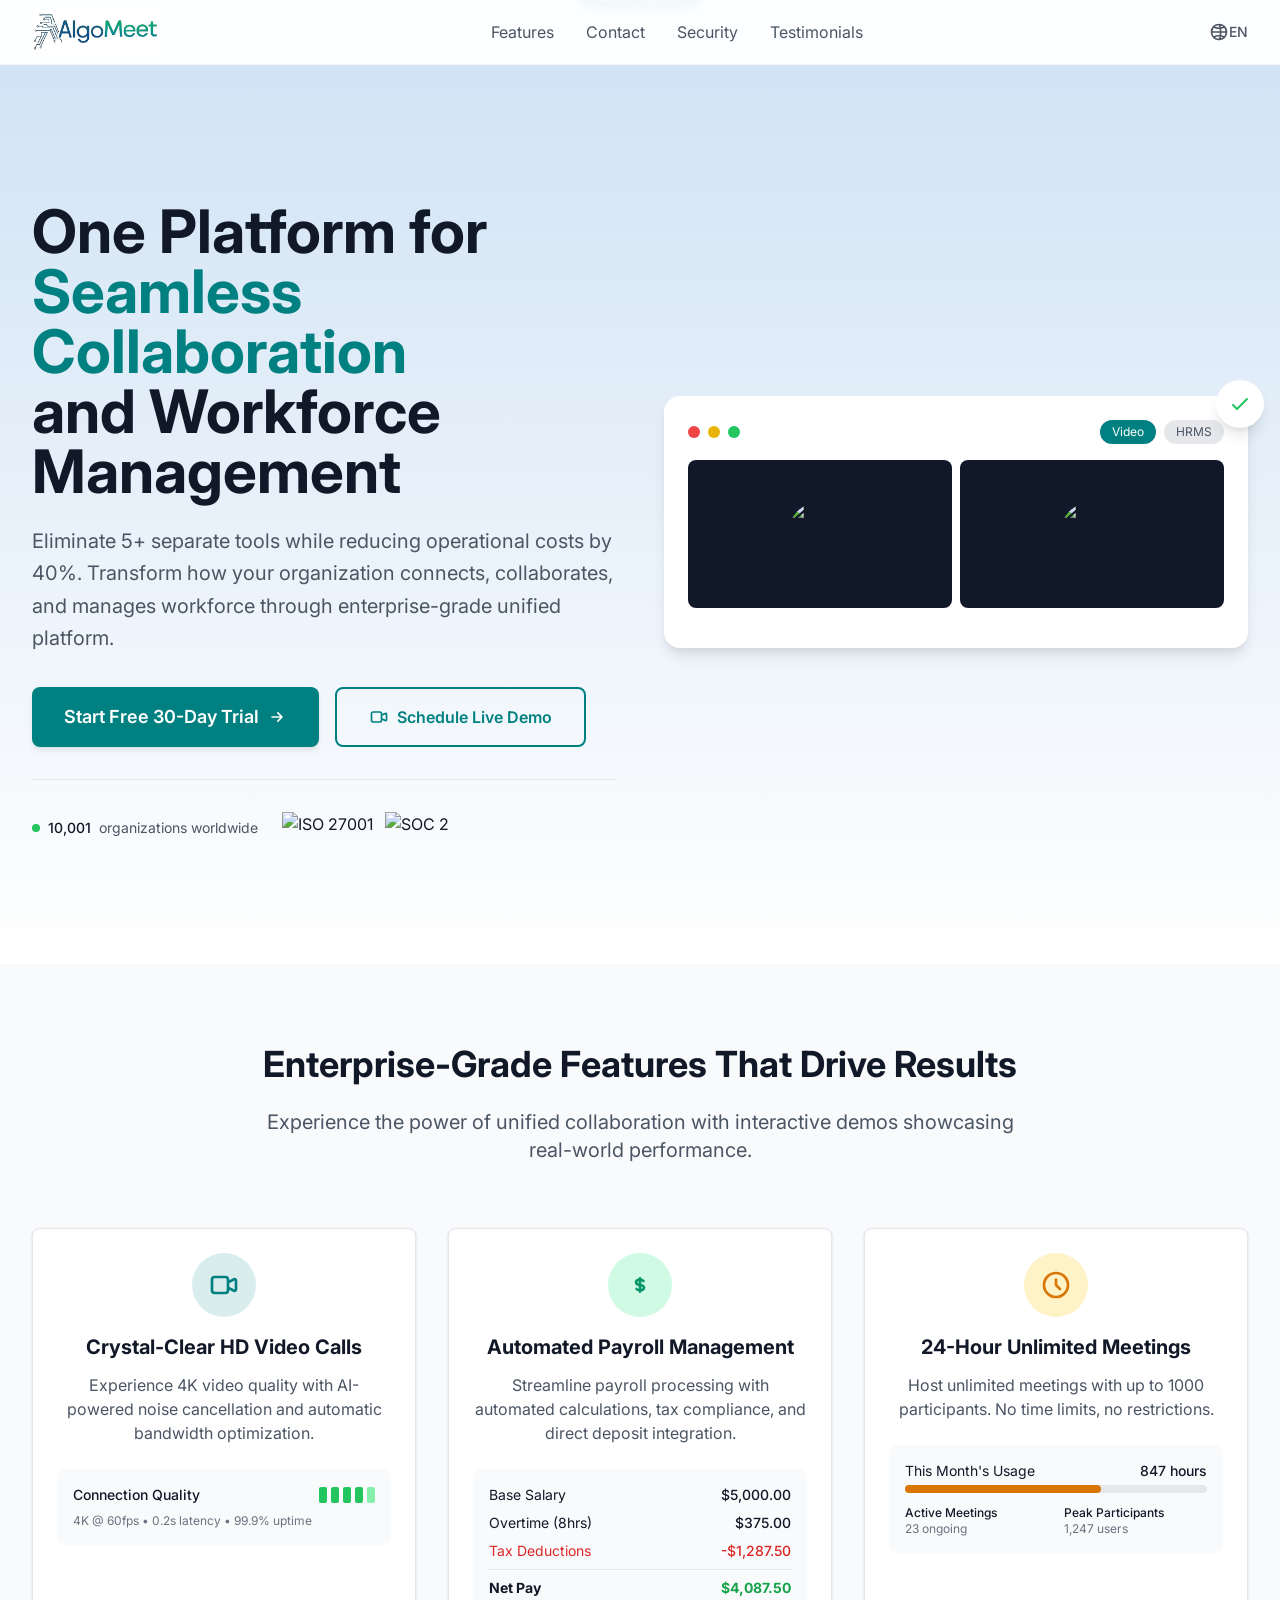
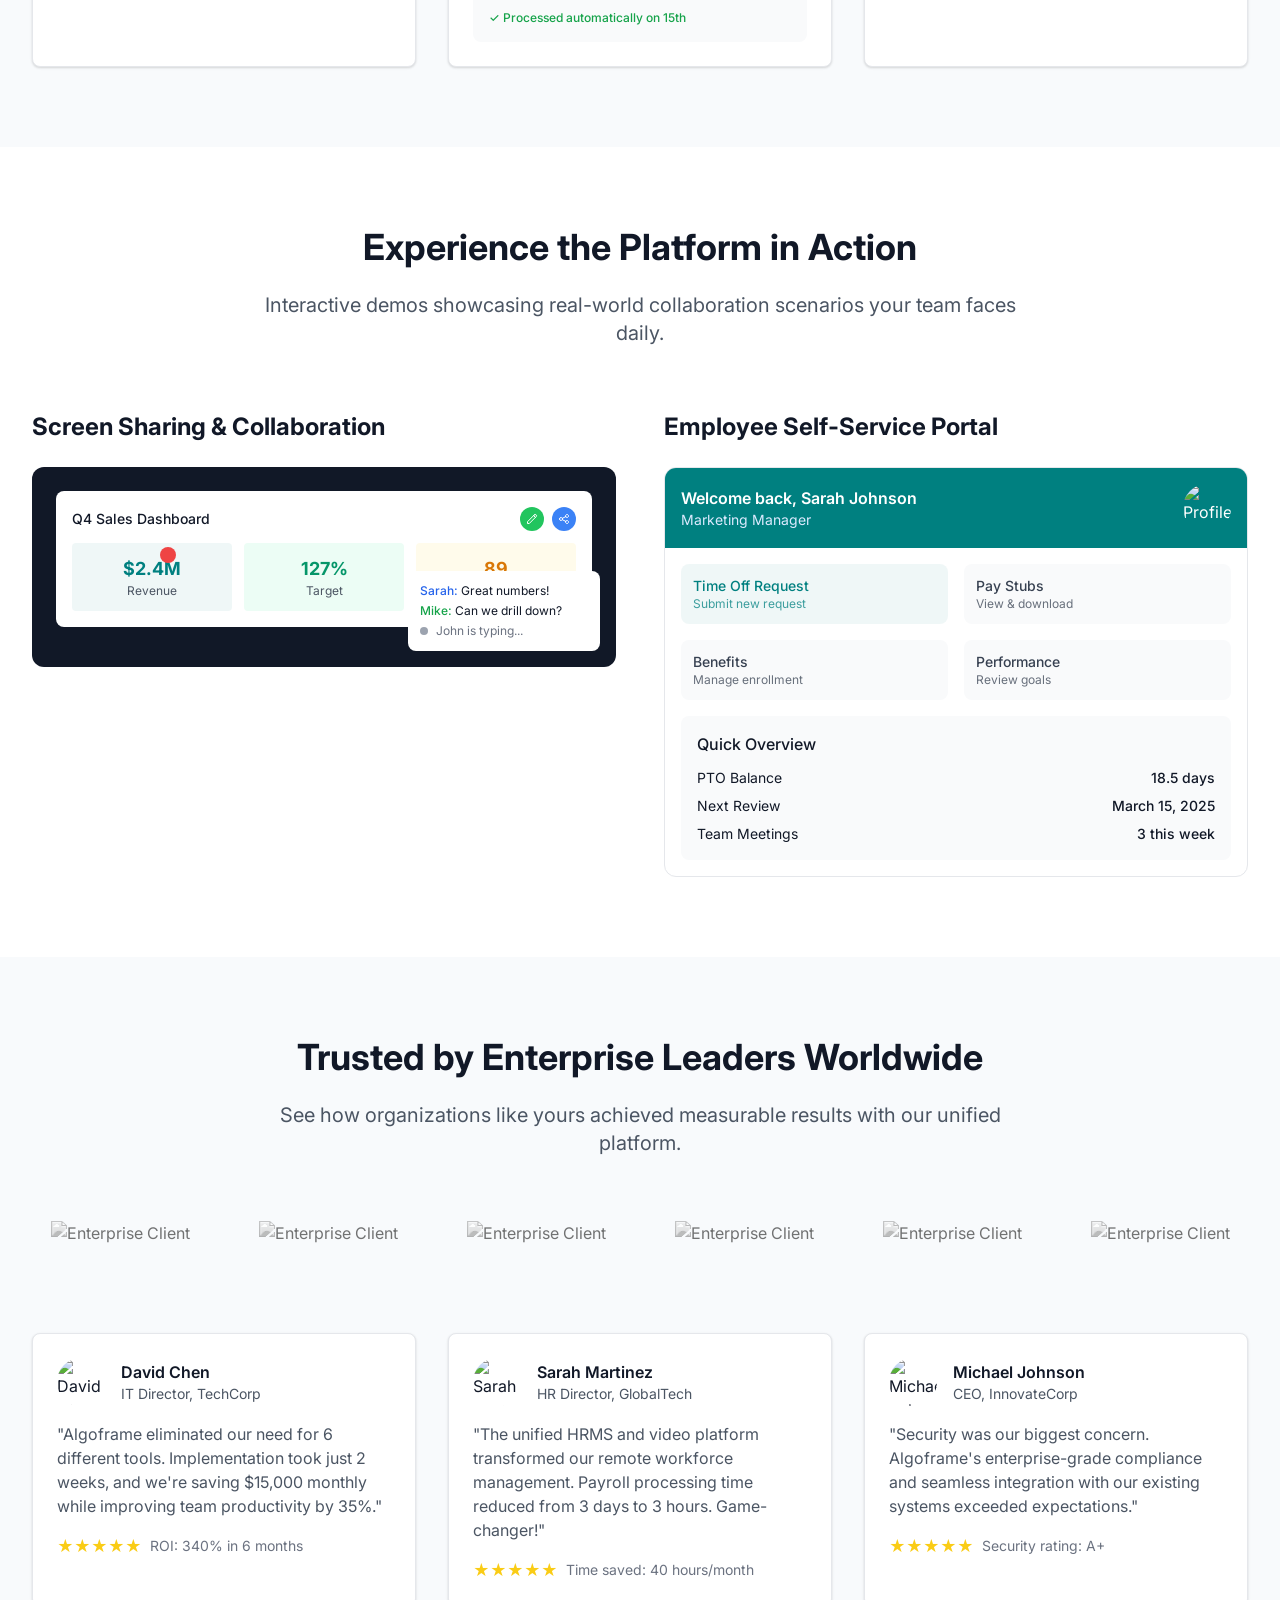
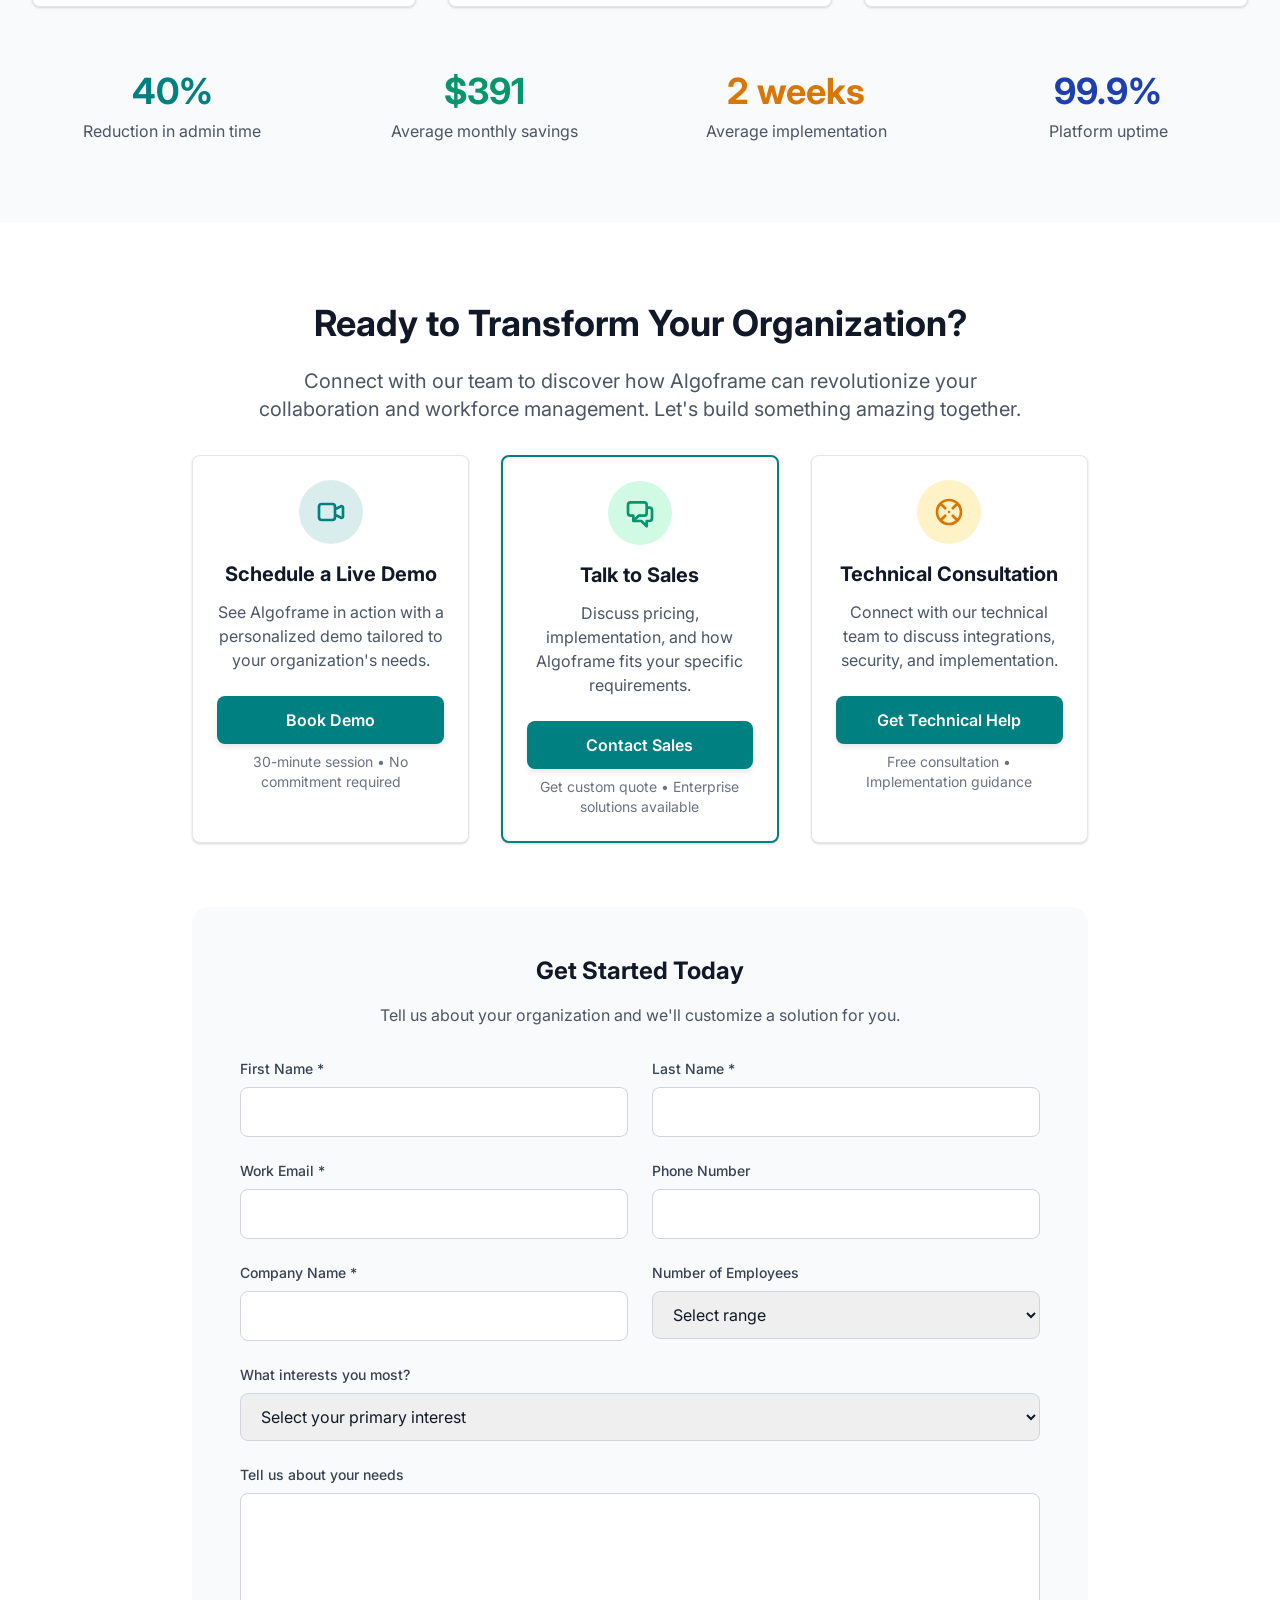
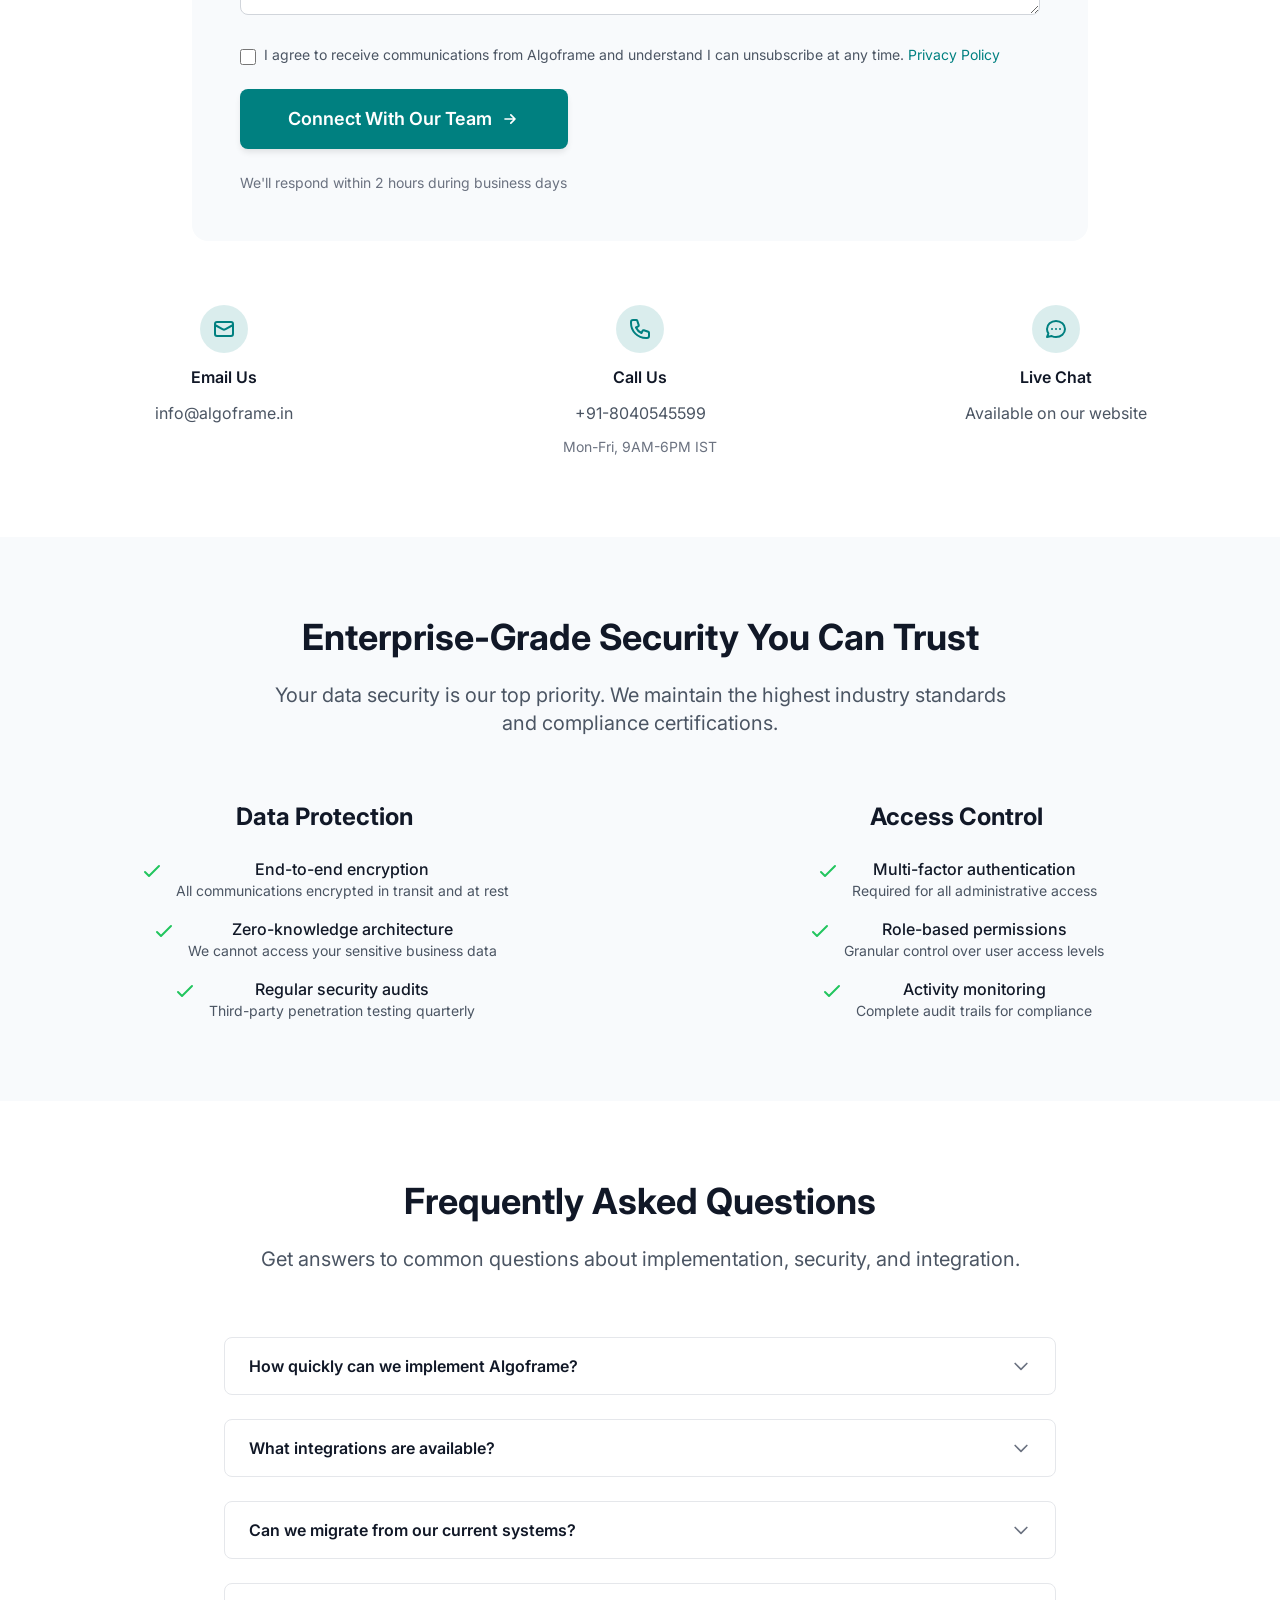
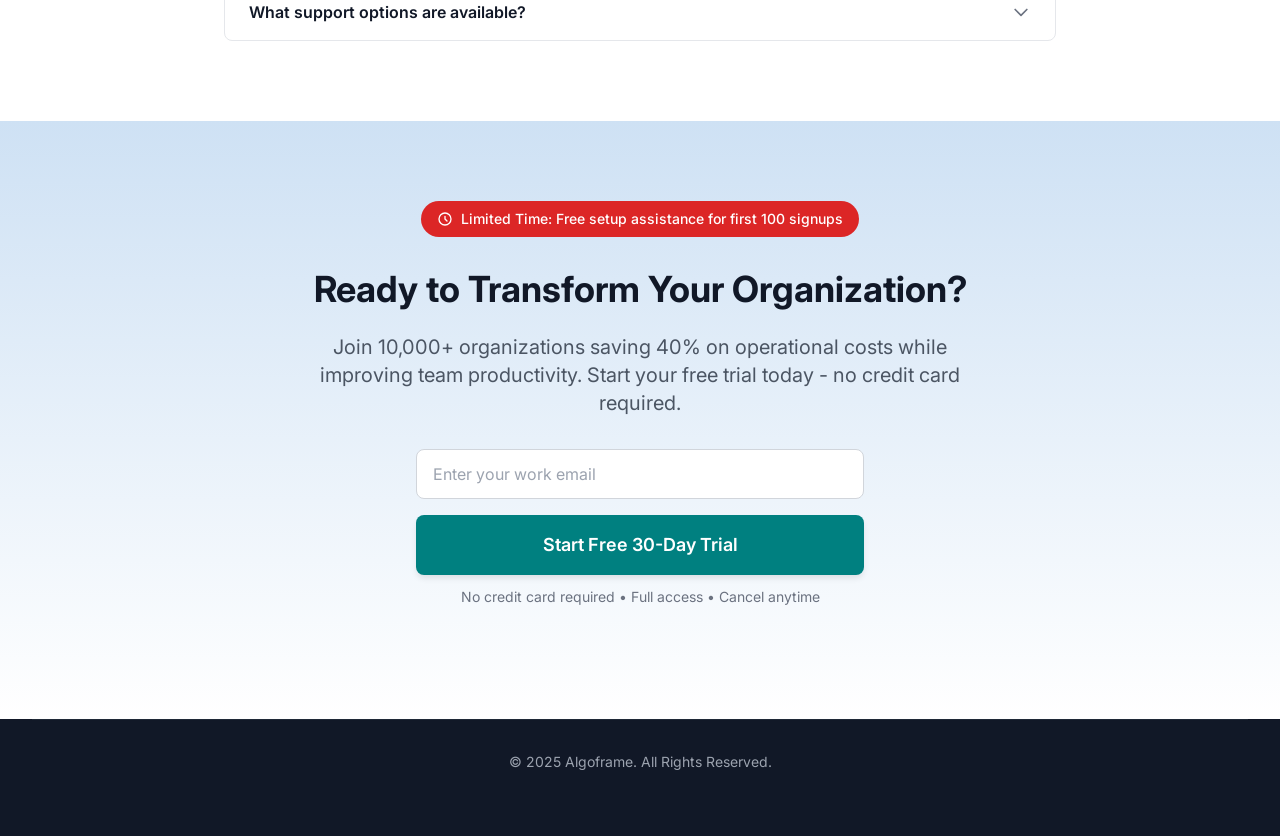
==== index.html @ 7efa28b0 "Rename landing_page.html to index.html" ====
<!DOCTYPE html>
<html lang="en">
<head>
    <meta charset="UTF-8" />
    <meta name="viewport" content="width=device-width, initial-scale=1.0" />
    <title>Algomeet - One Platform for Seamless Collaboration and Workforce Management</title>
    <meta name="description" content="Transform your organization with unified video conferencing and HRMS platform. Eliminate 5+ tools, reduce costs by 40%. Start free trial today." />
    <link rel="stylesheet" href="../css/main.css" />
    <link rel="preconnect" href="https://fonts.googleapis.com" />
    <link rel="icon" type="image/png" href="https://algoframe.in/wp-content/uploads/fbrfg/favicon-96x96.png" sizes="96x96" />
    <link rel="preconnect" href="https://fonts.gstatic.com" crossorigin />
<!-- <script type="module" src="https://static.rocket.new/rocket-web.js?_cfg=https%3A%2F%2FAlgoframe7610back.builtwithrocket.new&_be=https%3A%2F%2Fapplication.rocket.new&_v=0.1.8"></script> -->
</head>
<body class="font-inter bg-white">
<!-- Navigation Header -->
<nav class="fixed top-0 left-0 right-0 z-50 bg-white/95 backdrop-blur-sm border-b border-gray-100">
    <div class="max-w-7xl mx-auto px-4 sm:px-6 lg:px-8">
        <div class="flex justify-between items-center h-16">
            <!-- Logo -->
            <div class="flex items-center">
                <svg class="h-8 w-8 text-primary hidden" viewBox="0 0 32 32" fill="none" xmlns="http://www.w3.org/2000/svg">
                    <rect width="32" height="32" rx="8" fill="currentColor"/>
                    <path d="M8 12h16v2H8v-2zm0 4h16v2H8v-2zm0 4h12v2H8v-2z" fill="white"/>
                </svg>
                <img class="w-30" src="/images/algoMeetLogo.jpeg" />
                <span class="ml-2 text-xl font-bold text-gray-900 hidden">Algoframe</span>
            </div>
            
            <!-- Desktop Navigation -->
            <div class="flex-1 flex justify-center space-x-8 hidden md:flex">
                <a href="#features" class="text-gray-600 hover:text-primary transition-colors" data-en="Features" data-zh="功能">Features</a>
                <a href="#contact" class="text-gray-600 hover:text-primary transition-colors" data-en="Contact" data-zh="联系我们">Contact</a>
                <a href="#security" class="text-gray-600 hover:text-primary transition-colors" data-en="Security" data-zh="安全">Security</a>
                <a href="#testimonials" class="text-gray-600 hover:text-primary transition-colors" data-en="Testimonials" data-zh="客户评价">Testimonials</a>
                <button class="text-gray-600 hover:text-primary transition-colors hidden" data-en="Sign In" data-zh="登录">Sign In</button>
                <button class="btn-primary hidden" data-en="Start Free Trial" data-zh="免费试用">Start Free Trial</button>
              </div>
            
            <!-- Mobile Menu Button -->
            <div class="flex items-center space-x-4">
                <button class="md:hidden p-2" id="mobile-menu-btn">
                    <svg class="h-6 w-6" fill="none" stroke="currentColor" viewBox="0 0 24 24">
                        <path stroke-linecap="round" stroke-linejoin="round" stroke-width="2" d="M4 6h16M4 12h16M4 18h16"/>
                    </svg>
                </button>
                <button id="lang-toggle" class="text-gray-600 hover:text-primary transition-colors flex gap-1">
                    <svg xmlns="http://www.w3.org/2000/svg" class="h-5 w-5" fill="none" viewBox="0 0 24 24" stroke="currentColor">
                      <path stroke-linecap="round" stroke-linejoin="round" stroke-width="2" 
                        d="M12 3C7.029 3 3 7.029 3 12s4.029 9 9 9 9-4.029 9-9-4.029-9-9-9z
                           M12 3c2.5 2.5 2.5 16.5 0 18 
                           M3 12h18 
                           M6 6c3 2 9 2 12 0 
                           M6 18c3-2 9-2 12 0"/>
                    </svg>
                    <span id="current-lang" class="text-sm font-medium">EN</span>
                </button>
            </div>
        </div>
    </div>
</nav>

    <!-- Hero Section -->
    <section class="relative min-h-screen bg-gradient-corporate pt-16 overflow-hidden">
        <!-- Background Pattern -->
        <div class="absolute inset-0 opacity-10 hidden">
            <svg class="w-full h-full" viewBox="0 0 100 100" xmlns="http://www.w3.org/2000/svg">
                <defs>
                    <pattern id="grid" width="10" height="10" patternUnits="userSpaceOnUse">
                        <path d="M 10 0 L 0 0 0 10" fill="none" stroke="currentColor" stroke-width="0.5"/>
                    </pattern>
                </defs>
                <rect width="100" height="100" fill="url(#grid)"/>
            </svg>
        </div>
    
        <div class="relative max-w-7xl mx-auto px-4 sm:px-6 lg:px-8 pt-20 pb-16 flex justify-center items-center min-h-screen">
            <div class="grid lg:grid-cols-2 gap-12 items-center">
                <!-- Left Column - Content -->
                <div class="space-y-8">
                    <div class="space-y-6">
                        <h1 id="hero-title" class="text-4xl md:text-5xl lg:text-6xl font-bold text-gray-900 leading-tight">
                            <span id="hero-title-part1" class="block" data-en="One Platform for" data-zh="一站式平台 实现">
                                One Platform for
                            </span>
                            <span class="text-gradient" class="block" id="hero-title-highlight" data-en="Seamless Collaboration" data-zh="无缝协作">
                                Seamless Collaboration
                            </span>
                            <span id="hero-title-part2" class="block" data-en="and Workforce Management" data-zh="与人力管理">
                                and Workforce Management
                            </span>
                        </h1>
    
                        <p id="hero-desc" class="text-xl text-gray-600 leading-relaxed" 
                           data-en="Eliminate 5+ separate tools while reducing operational costs by 40%. Transform how your organization connects, collaborates, and manages workforce through enterprise-grade unified platform." 
                           data-zh="整合超过5种独立工具，同时降低40%的运营成本。通过企业级统一平台，彻底改变组织的连接、协作和人力管理方式。">
                            Eliminate 5+ separate tools while reducing operational costs by 40%. Transform how your organization connects, collaborates, and manages workforce through enterprise-grade unified platform.
                        </p>
                    </div>
    
                    <!-- CTAs -->
                    <div class="flex flex-col sm:flex-row gap-4">
                        <button id="cta-trial" class="btn-primary text-lg px-8 py-4 flex items-center justify-center group" 
                                data-en="Start Free 30-Day Trial" 
                                data-zh="开始免费30天试用">
                            Start Free 30-Day Trial
                            <svg class="ml-2 h-5 w-5 group-hover:translate-x-1 transition-transform" fill="none" stroke="currentColor" viewBox="0 0 24 24">
                              <path stroke-linecap="round" stroke-linejoin="round" stroke-width="2" d="M13 7l5 5m0 0l-5 5m5-5H6"/>
                            </svg>
                        </button>
    
                        <button id="cta-demo" class="border-2 border-primary text-primary font-semibold px-8 py-4 rounded-lg hover:bg-primary hover:text-white transition-all duration-200 flex items-center justify-center" 
                                data-en="Schedule Live Demo" 
                                data-zh="安排实时演示">
                            <svg class="mr-2 h-5 w-5" fill="none" stroke="currentColor" viewBox="0 0 24 24">
                              <path stroke-linecap="round" stroke-linejoin="round" stroke-width="2" d="M15 10l4.553-2.276A1 1 0 0121 8.618v6.764a1 1 0 01-1.447.894L15 14M5 18h8a2 2 0 002-2V8a2 2 0 00-2-2H5a2 2 0 00-2 2v8a2 2 0 002 2z"/>
                            </svg>
                            Schedule Live Demo
                        </button>
                    </div>
    
                    <!-- Trust Indicators -->
                    <div class="pt-8 border-t border-gray-200">
                        <div class="flex flex-wrap items-center gap-6">
                            <div class="flex items-center space-x-2">
                                <div class="w-2 h-2 bg-green-500 rounded-full animate-pulse"></div>
                                <span class="text-sm font-medium text-gray-900" id="user-counter">10,247</span>
                                <span id="orgs" class="text-sm text-gray-600" data-en="organizations worldwide" data-zh="全球组织">organizations worldwide</span>
                            </div>
                            <div class="flex items-center space-x-3">
                                <img src="https://images.unsplash.com/photo-1560472354-b33ff0c44a43?q=80&w=126&h=40&auto=format&fit=crop" alt="ISO 27001" class="h-8" />
                                <img src="https://images.pexels.com/photos/6801648/pexels-photo-6801648.jpeg?auto=compress&cs=tinysrgb&w=126&h=40" alt="SOC 2" class="h-8" />
                            </div>
                        </div>
                    </div>
                </div>
    
                <!-- Right Column - Platform Preview -->
                <div class="relative">
                    <div class="bg-white rounded-2xl shadow-elevated p-6 transform hover:scale-105 transition-transform duration-300">
                        <div class="flex items-center justify-between mb-4">
                            <div class="flex space-x-2">
                                <div class="w-3 h-3 bg-red-500 rounded-full"></div>
                                <div class="w-3 h-3 bg-yellow-500 rounded-full"></div>
                                <div class="w-3 h-3 bg-green-500 rounded-full"></div>
                            </div>
                            <div class="flex space-x-2">
                                <button class="px-3 py-1 text-xs bg-primary text-white rounded-full" id="video-tab" data-en="Video" data-zh="视频">Video</button>
                                <button class="px-3 py-1 text-xs bg-gray-200 text-gray-600 rounded-full" id="hrms-tab" data-en="HRMS" data-zh="人力管理系统">HRMS</button>
                            </div>
                        </div>
    
                        <!-- Video Conference View -->
                        <div id="video-view" class="space-y-4">
                            <div class="grid grid-cols-2 gap-2">
                                <div class="bg-gray-900 rounded-lg aspect-video flex items-center justify-center">
                                    <img src="https://images.unsplash.com/photo-1507003211169-0a1dd7228f2d?q=80&w=150&h=100" alt="User 1" class="w-16 h-16 rounded-full" />
                                </div>
                                <div class="bg-gray-900 rounded-lg aspect-video flex items-center justify-center">
                                    <img src="https://images.pexels.com/photos/774909/pexels-photo-774909.jpeg?auto=compress&cs=tinysrgb&w=150&h=100" alt="User 2" class="w-16 h-16 rounded-full" />
                                </div>
                            </div>
                            <div class="flex justify-center space-x-4">
                                <!-- Buttons icons remain unchanged -->
                            </div>
                        </div>
    
                        <!-- HRMS View -->
                        <div id="hrms-view" class="hidden space-y-4">
                            <div class="grid grid-cols-3 gap-4 text-center">
                                <div class="bg-success-50 p-3 rounded-lg">
                                    <div class="text-2xl font-bold text-success-600">247</div>
                                    <div class="text-xs text-gray-600" id="activeEmployees" data-en="Active Employees" data-zh="在职员工">Active Employees</div>
                                </div>
                                <div class="bg-primary-50 p-3 rounded-lg">
                                    <div class="text-2xl font-bold text-primary-600">98%</div>
                                    <div class="text-xs text-gray-600" id="attendanceRate" data-en="Attendance Rate" data-zh="出勤率">Attendance Rate</div>
                                </div>
                                <div class="bg-warning-50 p-3 rounded-lg">
                                    <div class="text-2xl font-bold text-warning-600">12</div>
                                    <div class="text-xs text-gray-600" id="pendingReviews" data-en="Pending Reviews" data-zh="待审核事项">Pending Reviews</div>
                                </div>
                            </div>
                            <div class="space-y-2">
                                <div class="flex justify-between items-center p-2 bg-gray-50 rounded">
                                    <span class="text-sm" id="payroll" data-en="Payroll Processing" data-zh="薪资处理">Payroll Processing</span>
                                    <span class="text-xs text-green-600">Automated</span>
                                </div>
                                <div class="flex justify-between items-center p-2 bg-gray-50 rounded">
                                    <span class="text-sm" id="leaveRequests" data-en="Leave Requests" data-zh="请假申请">Leave Requests</span>
                                    <span class="text-xs text-blue-600">3 Pending</span>
                                </div>
                            </div>
                        </div>
                    </div>
    
                    <!-- Floating Elements -->
                    <div class="absolute -top-4 -right-4 bg-white rounded-full p-3 shadow-lg animate-pulse-slow">
                        <svg class="h-6 w-6 text-green-500" fill="none" stroke="currentColor" viewBox="0 0 24 24">
                            <path stroke-linecap="round" stroke-linejoin="round" stroke-width="2" d="M5 13l4 4L19 7"/>
                        </svg>
                    </div>
                </div>
            </div>
        </div>
    </section>
    

    <!-- Problem Agitation Section -->
    <section class="py-20 bg-white hidden">
        <div class="max-w-7xl mx-auto px-4 sm:px-6 lg:px-8">
            <div class="text-center mb-16">
                <h2 class="text-3xl md:text-4xl font-bold text-gray-900 mb-6">
                    Stop Juggling Multiple Tools That Don't Talk to Each Other
                </h2>
                <p class="text-xl text-gray-600 max-w-3xl mx-auto">
                    Enterprise teams waste 2.5 hours daily switching between disconnected platforms. 
                    See how much your organization could save with unified collaboration.
                </p>
            </div>
            
            <div class="grid lg:grid-cols-2 gap-12 items-center">
                <!-- Before: Chaotic Dashboard -->
                <div class="space-y-6">
                    <h3 class="text-2xl font-bold text-gray-900 flex items-center">
                        <span class="w-8 h-8 bg-red-100 text-red-600 rounded-full flex items-center justify-center text-sm font-bold mr-3">✗</span>
                        Current Reality: Tool Chaos
                    </h3>
                    <div class="bg-gray-50 p-6 rounded-xl">
                        <div class="grid grid-cols-2 gap-3">
                            <div class="bg-white p-3 rounded border-l-4 border-red-500">
                                <div class="text-sm font-medium">Zoom</div>
                                <div class="text-xs text-gray-500">$149/month</div>
                            </div>
                            <div class="bg-white p-3 rounded border-l-4 border-red-500">
                                <div class="text-sm font-medium">BambooHR</div>
                                <div class="text-xs text-gray-500">$299/month</div>
                            </div>
                            <div class="bg-white p-3 rounded border-l-4 border-red-500">
                                <div class="text-sm font-medium">Slack</div>
                                <div class="text-xs text-gray-500">$89/month</div>
                            </div>
                            <div class="bg-white p-3 rounded border-l-4 border-red-500">
                                <div class="text-sm font-medium">ADP</div>
                                <div class="text-xs text-gray-500">$199/month</div>
                            </div>
                            <div class="bg-white p-3 rounded border-l-4 border-red-500">
                                <div class="text-sm font-medium">Calendly</div>
                                <div class="text-xs text-gray-500">$79/month</div>
                            </div>
                            <div class="bg-white p-3 rounded border-l-4 border-red-500">
                                <div class="text-sm font-medium">DocuSign</div>
                                <div class="text-xs text-gray-500">$125/month</div>
                            </div>
                        </div>
                        <div class="mt-4 pt-4 border-t border-gray-200">
                            <div class="flex justify-between items-center">
                                <span class="font-medium text-gray-900">Monthly Total:</span>
                                <span class="text-2xl font-bold text-red-600">$940</span>
                            </div>
                            <div class="text-sm text-gray-500 mt-1">+ Integration costs, training, support</div>
                        </div>
                    </div>
                </div>
                
                <!-- After: Unified Platform -->
                <div class="space-y-6">
                    <h3 class="text-2xl font-bold text-gray-900 flex items-center">
                        <span class="w-8 h-8 bg-green-100 text-green-600 rounded-full flex items-center justify-center text-sm font-bold mr-3">✓</span>
                        With Algoframe: Unified Solution
                    </h3>
                    <div class="bg-gradient-to-br from-primary-50 to-secondary-50 p-6 rounded-xl">
                        <div class="bg-white p-6 rounded-lg border-l-4 border-primary">
                            <div class="flex items-center justify-between mb-4">
                                <div class="text-lg font-bold text-gray-900">Algoframe Platform</div>
                                <div class="text-sm bg-green-100 text-green-800 px-2 py-1 rounded-full">All-in-One</div>
                            </div>
                            <div class="grid grid-cols-2 gap-3 mb-4">
                                <div class="flex items-center text-sm text-gray-600">
                                    <svg class="h-4 w-4 text-green-500 mr-2" fill="none" stroke="currentColor" viewBox="0 0 24 24">
                                        <path stroke-linecap="round" stroke-linejoin="round" stroke-width="2" d="M5 13l4 4L19 7"/>
                                    </svg>
                                    HD Video Calls
                                </div>
                                <div class="flex items-center text-sm text-gray-600">
                                    <svg class="h-4 w-4 text-green-500 mr-2" fill="none" stroke="currentColor" viewBox="0 0 24 24">
                                        <path stroke-linecap="round" stroke-linejoin="round" stroke-width="2" d="M5 13l4 4L19 7"/>
                                    </svg>
                                    HRMS & Payroll
                                </div>
                                <div class="flex items-center text-sm text-gray-600">
                                    <svg class="h-4 w-4 text-green-500 mr-2" fill="none" stroke="currentColor" viewBox="0 0 24 24">
                                        <path stroke-linecap="round" stroke-linejoin="round" stroke-width="2" d="M5 13l4 4L19 7"/>
                                    </svg>
                                    Team Collaboration
                                </div>
                                <div class="flex items-center text-sm text-gray-600">
                                    <svg class="h-4 w-4 text-green-500 mr-2" fill="none" stroke="currentColor" viewBox="0 0 24 24">
                                        <path stroke-linecap="round" stroke-linejoin="round" stroke-width="2" d="M5 13l4 4L19 7"/>
                                    </svg>
                                    Document Management
                                </div>
                            </div>
                            <div class="pt-4 border-t border-gray-200">
                                <div class="flex justify-between items-center">
                                    <span class="font-medium text-gray-900">Monthly Total:</span>
                                    <span class="text-2xl font-bold text-green-600">$549</span>
                                </div>
                                <div class="text-sm text-green-600 mt-1 font-medium">Save $391/month (42% reduction)</div>
                            </div>
                        </div>
                    </div>
                </div>
            </div>
        </div>
    </section>

    <!-- Key Benefits Section -->
    <!-- Features Section -->
<section id="features" class="py-20 bg-surface">
    <div class="max-w-7xl mx-auto px-4 sm:px-6 lg:px-8">
        <div class="text-center mb-16">
            <h2 class="text-3xl md:text-4xl font-bold text-gray-900 mb-6" 
                data-en="Enterprise-Grade Features That Drive Results" 
                data-zh="企业级功能，驱动卓越成果">
                Enterprise-Grade Features That Drive Results
            </h2>
            <p class="text-xl text-gray-600 max-w-3xl mx-auto" 
               data-en="Experience the power of unified collaboration with interactive demos showcasing real-world performance." 
               data-zh="体验统一协作的强大功能，通过互动演示展示真实世界的性能。">
                Experience the power of unified collaboration with interactive demos showcasing real-world performance.
            </p>
        </div>
        
        <div class="grid md:grid-cols-3 gap-8">
            <!-- Crystal Clear HD Video -->
            <div class="card group hover:shadow-elevated transition-all duration-300 cursor-pointer" id="video-demo">
                <div class="text-center mb-6">
                    <div class="w-16 h-16 bg-primary-100 rounded-full flex items-center justify-center mx-auto mb-4 group-hover:bg-primary-200 transition-colors">
                        <svg class="h-8 w-8 text-primary" fill="none" stroke="currentColor" viewBox="0 0 24 24">
                            <path stroke-linecap="round" stroke-linejoin="round" stroke-width="2" d="M15 10l4.553-2.276A1 1 0 0121 8.618v6.764a1 1 0 01-1.447.894L15 14M5 18h8a2 2 0 002-2V8a2 2 0 00-2-2H5a2 2 0 00-2 2v8a2 2 0 002 2z"/>
                        </svg>
                    </div>
                    <h3 class="text-xl font-bold text-gray-900 mb-3" 
                        data-en="Crystal-Clear HD Video Calls" 
                        data-zh="高清晰视频通话">
                        Crystal-Clear HD Video Calls
                    </h3>
                    <p class="text-gray-600 mb-4" 
                       data-en="Experience 4K video quality with AI-powered noise cancellation and automatic bandwidth optimization." 
                       data-zh="体验4K视频质量，AI降噪，自动带宽优化。">
                        Experience 4K video quality with AI-powered noise cancellation and automatic bandwidth optimization.
                    </p>
                </div>
                
                <div class="bg-gray-50 p-4 rounded-lg">
                    <div class="flex items-center justify-between mb-2">
                        <span class="text-sm font-medium" data-en="Connection Quality" data-zh="连接质量">Connection Quality</span>
                        <div class="flex items-center space-x-1">
                            <div class="w-2 h-4 bg-green-500 rounded-sm"></div>
                            <div class="w-2 h-4 bg-green-500 rounded-sm"></div>
                            <div class="w-2 h-4 bg-green-500 rounded-sm"></div>
                            <div class="w-2 h-4 bg-green-500 rounded-sm"></div>
                            <div class="w-2 h-4 bg-green-300 rounded-sm"></div>
                        </div>
                    </div>
                    <div class="text-xs text-gray-500" data-en="4K @ 60fps • 0.2s latency • 99.9% uptime" data-zh="4K @ 60fps • 0.2秒延迟 • 99.9%正常运行">4K @ 60fps • 0.2s latency • 99.9% uptime</div>
                </div>
            </div>
            
            <!-- Automated Payroll -->
            <div class="card group hover:shadow-elevated transition-all duration-300 cursor-pointer" id="payroll-demo">
                <div class="text-center mb-6">
                    <div class="w-16 h-16 bg-success-100 rounded-full flex items-center justify-center mx-auto mb-4 group-hover:bg-success-200 transition-colors">
                        <svg class="h-8 w-8 text-success" fill="none" stroke="currentColor" viewBox="0 0 24 24">
                            <path stroke-linecap="round" stroke-linejoin="round" stroke-width="2" d="M12 8c-1.657 0-3 .895-3 2s1.343 2 3 2 3 .895 3 2-1.343 2-3 2m0-8c1.11 0 2.08.402 2.599 1M12 8V7m0 1v8m0 0v1m0-1c-1.11 0-2.08-.402-2.599-1"/>
                        </svg>
                    </div>
                    <h3 class="text-xl font-bold text-gray-900 mb-3" data-en="Automated Payroll Management" data-zh="自动化薪资管理">
                        Automated Payroll Management
                    </h3>
                    <p class="text-gray-600 mb-4" data-en="Streamline payroll processing with automated calculations, tax compliance, and direct deposit integration." data-zh="通过自动计算、税务合规和直接存款集成简化薪资处理。">
                        Streamline payroll processing with automated calculations, tax compliance, and direct deposit integration.
                    </p>
                </div>
                
                <div class="bg-gray-50 p-4 rounded-lg">
                    <div class="space-y-2 text-sm">
                        <div class="flex justify-between">
                            <span data-en="Base Salary" data-zh="基本工资">Base Salary</span>
                            <span class="font-medium">$5,000.00</span>
                        </div>
                        <div class="flex justify-between">
                            <span data-en="Overtime (8hrs)" data-zh="加班 (8小时)">Overtime (8hrs)</span>
                            <span class="font-medium">$375.00</span>
                        </div>
                        <div class="flex justify-between text-red-600">
                            <span data-en="Tax Deductions" data-zh="税务扣除">Tax Deductions</span>
                            <span class="font-medium">-$1,287.50</span>
                        </div>
                        <div class="border-t pt-2 flex justify-between font-bold">
                            <span data-en="Net Pay" data-zh="净工资">Net Pay</span>
                            <span class="text-green-600">$4,087.50</span>
                        </div>
                    </div>
                    <div class="mt-3 text-xs text-green-600 font-medium" data-en="✓ Processed automatically on 15th" data-zh="✓ 于每月15日自动处理">
                        ✓ Processed automatically on 15th
                    </div>
                </div>
            </div>
            
            <!-- Unlimited Meetings -->
            <div class="card group hover:shadow-elevated transition-all duration-300 cursor-pointer" id="meetings-demo">
                <div class="text-center mb-6">
                    <div class="w-16 h-16 bg-warning-100 rounded-full flex items-center justify-center mx-auto mb-4 group-hover:bg-warning-200 transition-colors">
                        <svg class="h-8 w-8 text-warning" fill="none" stroke="currentColor" viewBox="0 0 24 24">
                            <path stroke-linecap="round" stroke-linejoin="round" stroke-width="2" d="M12 8v4l3 3m6-3a9 9 0 11-18 0 9 9 0 0118 0z"/>
                        </svg>
                    </div>
                    <h3 class="text-xl font-bold text-gray-900 mb-3" data-en="24-Hour Unlimited Meetings" data-zh="24小时无限制会议">
                        24-Hour Unlimited Meetings
                    </h3>
                    <p class="text-gray-600 mb-4" data-en="Host unlimited meetings with up to 1000 participants. No time limits, no restrictions." data-zh="举办最多1000人参与的无限制会议，无时间限制，无任何约束。">
                        Host unlimited meetings with up to 1000 participants. No time limits, no restrictions.
                    </p>
                </div>
                
                <div class="bg-gray-50 p-4 rounded-lg">
                    <div class="mb-3">
                        <div class="flex justify-between text-sm mb-1">
                            <span data-en="This Month's Usage" data-zh="本月使用量">This Month's Usage</span>
                            <span class="font-medium">847 hours</span>
                        </div>
                        <div class="w-full bg-gray-200 rounded-full h-2">
                            <div class="bg-warning h-2 rounded-full" style="width: 65%"></div>
                        </div>
                    </div>
                    <div class="grid grid-cols-2 gap-4 text-xs">
                        <div>
                            <div class="font-medium" data-en="Active Meetings" data-zh="进行中的会议">Active Meetings</div>
                            <div class="text-gray-500">23 ongoing</div>
                        </div>
                        <div>
                            <div class="font-medium" data-en="Peak Participants" data-zh="峰值参与者">Peak Participants</div>
                            <div class="text-gray-500">1,247 users</div>
                        </div>
                    </div>
                </div>
            </div>
        </div>
    </div>
</section>

      

    <!-- Interactive Feature Demonstration -->
<section class="py-20 bg-white" id="Experiences">
    <div class="max-w-7xl mx-auto px-4 sm:px-6 lg:px-8">
        <div class="text-center mb-16">
            <h2 class="text-3xl md:text-4xl font-bold text-gray-900 mb-6" 
                data-en="Experience the Platform in Action" 
                data-zh="体验平台实际操作">
                Experience the Platform in Action
            </h2>
            <p class="text-xl text-gray-600 max-w-3xl mx-auto" 
                data-en="Interactive demos showcasing real-world collaboration scenarios your team faces daily." 
                data-zh="互动演示展示您的团队每天面对的真实协作场景。">
                Interactive demos showcasing real-world collaboration scenarios your team faces daily.
            </p>
        </div>

        <div class="grid lg:grid-cols-2 gap-12">
            <!-- Screen Sharing Simulator -->
            <div class="space-y-6">
                <h3 class="text-2xl font-bold text-gray-900" 
                    data-en="Screen Sharing & Collaboration" 
                    data-zh="屏幕共享与协作">
                    Screen Sharing & Collaboration
                </h3>
                <div class="bg-gray-900 rounded-xl p-6 relative overflow-hidden">
                    <div class="bg-white rounded-lg p-4 mb-4">
                        <div class="flex items-center justify-between mb-3">
                            <div class="text-sm font-medium" data-en="Q4 Sales Dashboard" data-zh="第四季度销售仪表板">Q4 Sales Dashboard</div>
                            <div class="flex space-x-2">
                                <button class="w-6 h-6 bg-green-500 rounded-full flex items-center justify-center">
                                    <svg class="h-3 w-3 text-white" fill="none" stroke="currentColor" viewBox="0 0 24 24">
                                        <path stroke-linecap="round" stroke-linejoin="round" stroke-width="2" d="M15.232 5.232l3.536 3.536m-2.036-5.036a2.5 2.5 0 113.536 3.536L6.5 21.036H3v-3.572L16.732 3.732z"/>
                                    </svg>
                                </button>
                                <button class="w-6 h-6 bg-blue-500 rounded-full flex items-center justify-center">
                                    <svg class="h-3 w-3 text-white" fill="none" stroke="currentColor" viewBox="0 0 24 24">
                                        <path stroke-linecap="round" stroke-linejoin="round" stroke-width="2" d="M8.684 13.342C8.886 12.938 9 12.482 9 12c0-.482-.114-.938-.316-1.342m0 2.684a3 3 0 110-2.684m0 2.684l6.632 3.316m-6.632-6l6.632-3.316m0 0a3 3 0 105.367-2.684 3 3 0 00-5.367 2.684zm0 9.316a3 3 0 105.367 2.684 3 3 0 00-5.367-2.684z"/>
                                    </svg>
                                </button>
                            </div>
                        </div>
                        <div class="grid grid-cols-3 gap-3">
                            <div class="bg-primary-50 p-3 rounded text-center">
                                <div class="text-lg font-bold text-primary" data-en="$2.4M" data-zh="2.4百万美元">$2.4M</div>
                                <div class="text-xs text-gray-600" data-en="Revenue" data-zh="收入">Revenue</div>
                            </div>
                            <div class="bg-success-50 p-3 rounded text-center">
                                <div class="text-lg font-bold text-success" data-en="127%" data-zh="127%">127%</div>
                                <div class="text-xs text-gray-600" data-en="Target" data-zh="目标">Target</div>
                            </div>
                            <div class="bg-warning-50 p-3 rounded text-center">
                                <div class="text-lg font-bold text-warning" data-en="89" data-zh="89">89</div>
                                <div class="text-xs text-gray-600" data-en="Deals" data-zh="交易">Deals</div>
                            </div>
                        </div>
                    </div>

                    <!-- Participant Cursors -->
                    <div class="absolute top-20 left-32 w-4 h-4 bg-red-500 rounded-full animate-pulse"></div>
                    <div class="absolute top-32 right-24 w-4 h-4 bg-blue-500 rounded-full animate-pulse"></div>

                    <!-- Chat Overlay -->
                    <div class="absolute bottom-4 right-4 bg-white rounded-lg p-3 w-48 text-xs">
                        <div class="space-y-1">
                            <div><span class="font-medium text-blue-600" data-en="Sarah:" data-zh="Sarah：">Sarah:</span> <span data-en="Great numbers!" data-zh="数据真棒！">Great numbers!</span></div>
                            <div><span class="font-medium text-green-600" data-en="Mike:" data-zh="Mike：">Mike:</span> <span data-en="Can we drill down?" data-zh="我们能深入分析吗？">Can we drill down?</span></div>
                            <div class="flex items-center text-gray-500">
                                <div class="w-2 h-2 bg-gray-400 rounded-full animate-pulse mr-2"></div>
                                <span data-en="John is typing..." data-zh="John正在输入...">John is typing...</span>
                            </div>
                        </div>
                    </div>
                </div>
            </div>

            <!-- Employee Self-Service Portal -->
            <div class="space-y-6">
                <h3 class="text-2xl font-bold text-gray-900" data-en="Employee Self-Service Portal" data-zh="员工自助门户">
                    Employee Self-Service Portal
                </h3>
                <div class="bg-white border border-gray-200 rounded-xl overflow-hidden">
                    <!-- Portal Header -->
                    <div class="bg-primary text-white p-4">
                        <div class="flex items-center justify-between">
                            <div>
                                <h4 class="font-semibold text-white" data-en="Welcome back, Sarah Johnson" data-zh="欢迎回来，Sarah Johnson">Welcome back, Sarah Johnson</h4>
                                <p class="text-primary-100 text-sm" data-en="Marketing Manager" data-zh="市场经理">Marketing Manager</p>
                            </div>
                            <img src="https://ix-marketing.imgix.net/focalpoint.png?auto=format,compress&w=1946" alt="Profile" class="w-12 h-12 rounded-full"/>
                        </div>
                    </div>

                    <!-- Portal Navigation -->
                    <div class="p-4">
                        <div class="grid grid-cols-2 gap-4 mb-4">
                            <button class="p-3 bg-primary-50 text-primary rounded-lg text-left hover:bg-primary-100 transition-colors">
                                <div class="font-medium text-sm" data-en="Time Off Request" data-zh="请假申请">Time Off Request</div>
                                <div class="text-xs opacity-75" data-en="Submit new request" data-zh="提交新申请">Submit new request</div>
                            </button>
                            <button class="p-3 bg-gray-50 text-gray-700 rounded-lg text-left hover:bg-gray-100 transition-colors">
                                <div class="font-medium text-sm" data-en="Pay Stubs" data-zh="工资单">Pay Stubs</div>
                                <div class="text-xs opacity-75" data-en="View & download" data-zh="查看并下载">View & download</div>
                            </button>
                            <button class="p-3 bg-gray-50 text-gray-700 rounded-lg text-left hover:bg-gray-100 transition-colors">
                                <div class="font-medium text-sm" data-en="Benefits" data-zh="福利">Benefits</div>
                                <div class="text-xs opacity-75" data-en="Manage enrollment" data-zh="管理注册">Manage enrollment</div>
                            </button>
                            <button class="p-3 bg-gray-50 text-gray-700 rounded-lg text-left hover:bg-gray-100 transition-colors">
                                <div class="font-medium text-sm" data-en="Performance" data-zh="绩效">Performance</div>
                                <div class="text-xs opacity-75" data-en="Review goals" data-zh="查看目标">Review goals</div>
                            </button>
                        </div>

                        <!-- Quick Stats -->
                        <div class="bg-gray-50 p-4 rounded-lg">
                            <h5 class="font-medium text-gray-900 mb-3" data-en="Quick Overview" data-zh="快速概览">Quick Overview</h5>
                            <div class="space-y-2 text-sm">
                                <div class="flex justify-between">
                                    <span data-en="PTO Balance" data-zh="带薪休假余额">PTO Balance</span>
                                    <span class="font-medium">18.5 days</span>
                                </div>
                                <div class="flex justify-between">
                                    <span data-en="Next Review" data-zh="下次评审">Next Review</span>
                                    <span class="font-medium">March 15, 2025</span>
                                </div>
                                <div class="flex justify-between">
                                    <span data-en="Team Meetings" data-zh="团队会议">Team Meetings</span>
                                    <span class="font-medium">3 this week</span>
                                </div>
                            </div>
                        </div>
                    </div>
                </div>
            </div>
        </div>
    </div>
</section>
    

    <!-- Social Proof & Testimonials -->
<section id="testimonials" class="py-20 bg-surface">
    <div class="max-w-7xl mx-auto px-4 sm:px-6 lg:px-8">
        <div class="text-center mb-16">
            <h2 class="text-3xl md:text-4xl font-bold text-gray-900 mb-6" 
                data-en="Trusted by Enterprise Leaders Worldwide" 
                data-zh="全球企业领导者的信赖选择">
                Trusted by Enterprise Leaders Worldwide
            </h2>
            <p class="text-xl text-gray-600 max-w-3xl mx-auto" 
                data-en="See how organizations like yours achieved measurable results with our unified platform." 
                data-zh="看看像您这样的组织如何通过我们的统一平台取得可衡量的成果。">
                See how organizations like yours achieved measurable results with our unified platform.
            </p>
        </div>

        <!-- Enterprise Client Logos -->
        <div class="mb-16">
            <div class="grid grid-cols-2 md:grid-cols-4 lg:grid-cols-6 gap-8 items-center opacity-60">
                <!-- Logos: images remain unchanged, only alt text can have translations -->
                <img src="https://images.unsplash.com/photo-1611224923853-80b023f02d71?q=80&w=150&h=60&auto=format&fit=crop" 
                        alt="Enterprise Client" 
                        data-en="Enterprise Client" data-zh="企业客户"
                        class="h-12 object-contain mx-auto filter grayscale hover:grayscale-0 transition-all" />
                <img src="https://images.pexels.com/photos/6801648/pexels-photo-6801648.jpeg?auto=compress&cs=tinysrgb&w=150&h=60" 
                        alt="Enterprise Client" 
                        data-en="Enterprise Client" data-zh="企业客户"
                        class="h-12 object-contain mx-auto filter grayscale hover:grayscale-0 transition-all" />
                <img src="https://ix-marketing.imgix.net/autotagging.png?auto=format,compress&w=1946" 
                        alt="Enterprise Client" 
                        data-en="Enterprise Client" data-zh="企业客户"
                        class="h-12 object-contain mx-auto filter grayscale hover:grayscale-0 transition-all" />
                <img src="https://images.unsplash.com/photo-1599305445671-ac291c95aaa9?q=80&w=150&h=60&auto=format&fit=crop" 
                        alt="Enterprise Client" 
                        data-en="Enterprise Client" data-zh="企业客户"
                        class="h-12 object-contain mx-auto filter grayscale hover:grayscale-0 transition-all" />
                <img src="https://images.pexels.com/photos/6801648/pexels-photo-6801648.jpeg?auto=compress&cs=tinysrgb&w=150&h=60" 
                        alt="Enterprise Client" 
                        data-en="Enterprise Client" data-zh="企业客户"
                        class="h-12 object-contain mx-auto filter grayscale hover:grayscale-0 transition-all" />
                <img src="https://ix-marketing.imgix.net/focalpoint.png?auto=format&fit=crop" 
                        alt="Enterprise Client" 
                        data-en="Enterprise Client" data-zh="企业客户"
                        class="h-12 object-contain mx-auto filter grayscale hover:grayscale-0 transition-all" />
            </div>
        </div>

        <!-- Testimonials Grid -->
        <div class="grid md:grid-cols-2 lg:grid-cols-3 gap-8">
            <!-- Testimonial 1 -->
            <div class="card">
                <div class="flex items-center mb-4">
                    <img src="https://images.unsplash.com/photo-1472099645785-5658abf4ff4e?q=80&w=60&h=60&auto=format&fit=crop" 
                            alt="David Chen" class="w-12 h-12 rounded-full mr-4" />
                    <div>
                        <div class="font-semibold text-gray-900" data-en="David Chen" data-zh="David Chen">David Chen</div>
                        <div class="text-sm text-gray-600" data-en="IT Director, TechCorp" data-zh="IT总监, TechCorp">IT Director, TechCorp</div>
                    </div>
                </div>
                <p class="text-gray-600 mb-4" 
                    data-en="Algoframe eliminated our need for 6 different tools. Implementation took just 2 weeks, and we're saving $15,000 monthly while improving team productivity by 35%." 
                    data-zh="Algoframe消除了我们对六种不同工具的需求。实施仅用了两周，我们每月节省15,000美元，同时提高团队生产力35%。">
                    "Algoframe eliminated our need for 6 different tools. Implementation took just 2 weeks, and we're saving $15,000 monthly while improving team productivity by 35%."
                </p>
                <div class="flex items-center">
                    <div class="flex text-yellow-400 mr-2">★★★★★</div>
                    <span class="text-sm text-gray-500" data-en="ROI: 340% in 6 months" data-zh="投资回报率：6个月340%">ROI: 340% in 6 months</span>
                </div>
            </div>

            <!-- Testimonial 2 -->
            <div class="card">
                <div class="flex items-center mb-4">
                    <img src="https://images.pexels.com/photos/774909/pexels-photo-774909.jpeg?auto=compress&cs=tinysrgb&w=60&h=60" 
                            alt="Sarah Martinez" class="w-12 h-12 rounded-full mr-4" />
                    <div>
                        <div class="font-semibold text-gray-900" data-en="Sarah Martinez" data-zh="Sarah Martinez">Sarah Martinez</div>
                        <div class="text-sm text-gray-600" data-en="HR Director, GlobalTech" data-zh="人力资源总监, GlobalTech">HR Director, GlobalTech</div>
                    </div>
                </div>
                <p class="text-gray-600 mb-4" 
                    data-en="The unified HRMS and video platform transformed our remote workforce management. Payroll processing time reduced from 3 days to 3 hours. Game-changer!" 
                    data-zh="统一的HRMS和视频平台彻底改变了我们的远程员工管理。薪资处理时间从3天减少到3小时。改变游戏规则！">
                    "The unified HRMS and video platform transformed our remote workforce management. Payroll processing time reduced from 3 days to 3 hours. Game-changer!"
                </p>
                <div class="flex items-center">
                    <div class="flex text-yellow-400 mr-2">★★★★★</div>
                    <span class="text-sm text-gray-500" data-en="Time saved: 40 hours/month" data-zh="节省时间：每月40小时">Time saved: 40 hours/month</span>
                </div>
            </div>

            <!-- Testimonial 3 -->
            <div class="card">
                <div class="flex items-center mb-4">
                    <img src="https://ix-marketing.imgix.net/benefits_unleashed-creativity.png?auto=format,compress&w=1946" 
                            alt="Michael Johnson" class="w-12 h-12 rounded-full mr-4" />
                    <div>
                        <div class="font-semibold text-gray-900" data-en="Michael Johnson" data-zh="Michael Johnson">Michael Johnson</div>
                        <div class="text-sm text-gray-600" data-en="CEO, InnovateCorp" data-zh="首席执行官, InnovateCorp">CEO, InnovateCorp</div>
                    </div>
                </div>
                <p class="text-gray-600 mb-4" 
                    data-en="Security was our biggest concern. Algoframe's enterprise-grade compliance and seamless integration with our existing systems exceeded expectations." 
                    data-zh="安全是我们最大的关注点。Algoframe的企业级合规性和与现有系统的无缝集成超出了预期。">
                    "Security was our biggest concern. Algoframe's enterprise-grade compliance and seamless integration with our existing systems exceeded expectations."
                </p>
                <div class="flex items-center">
                    <div class="flex text-yellow-400 mr-2">★★★★★</div>
                    <span class="text-sm text-gray-500" data-en="Security rating: A+" data-zh="安全评级：A+">Security rating: A+</span>
                </div>
            </div>
        </div>

        <!-- Success Metrics -->
        <div class="mt-16 grid md:grid-cols-4 gap-8 text-center">
            <div>
                <div class="text-4xl font-bold text-primary mb-2" data-en="40%" data-zh="40%">40%</div>
                <div class="text-gray-600" data-en="Reduction in admin time" data-zh="管理时间减少">Reduction in admin time</div>
            </div>
            <div>
                <div class="text-4xl font-bold text-success mb-2" data-en="$391" data-zh="391美元">$391</div>
                <div class="text-gray-600" data-en="Average monthly savings" data-zh="平均每月节省">Average monthly savings</div>
            </div>
            <div>
                <div class="text-4xl font-bold text-warning mb-2" data-en="2 weeks" data-zh="2周">2 weeks</div>
                <div class="text-gray-600" data-en="Average implementation" data-zh="平均实施时间">Average implementation</div>
            </div>
            <div>
                <div class="text-4xl font-bold text-secondary mb-2" data-en="99.9%" data-zh="99.9%">99.9%</div>
                <div class="text-gray-600" data-en="Platform uptime" data-zh="平台运行时间">Platform uptime</div>
            </div>
        </div>
    </div>
</section>
    

    <!-- Contact Us Section -->
<section id="contact" class="py-20 bg-white">
    <div class="max-w-7xl mx-auto px-4 sm:px-6 lg:px-8">
        <div class="text-center mb-16">
            <h2 class="text-3xl md:text-4xl font-bold text-gray-900 mb-6" 
                data-en="Ready to Transform Your Organization?" 
                data-zh="准备好改变您的组织了吗？">
                Ready to Transform Your Organization?
            </h2>
            <p class="text-xl text-gray-600 max-w-3xl mx-auto mb-8" 
                data-en="Connect with our team to discover how Algoframe can revolutionize your collaboration and workforce management. Let's build something amazing together." 
                data-zh="与我们的团队联系，了解 Algoframe 如何革新您的协作和员工管理。让我们一起创造非凡成果。">
                Connect with our team to discover how Algoframe can revolutionize your collaboration and workforce management. Let's build something amazing together.
            </p>

            <!-- Contact Options -->
            <div class="grid md:grid-cols-3 gap-8 max-w-4xl mx-auto">
                <!-- Schedule Demo -->
                <div class="card text-center group hover:shadow-elevated transition-all duration-300">
                    <div class="w-16 h-16 bg-primary-100 rounded-full flex items-center justify-center mx-auto mb-4 group-hover:bg-primary-200 transition-colors">
                        <svg class="h-8 w-8 text-primary" fill="none" stroke="currentColor" viewBox="0 0 24 24">
                            <path stroke-linecap="round" stroke-linejoin="round" stroke-width="2" d="M15 10l4.553-2.276A1 1 0 0121 8.618v6.764a1 1 0 01-1.447.894L15 14M5 18h8a2 2 0 002-2V8a2 2 0 00-2-2H5a2 2 0 00-2 2v8a2 2 0 002 2z"/>
                        </svg>
                    </div>
                    <h3 class="text-xl font-bold text-gray-900 mb-3" 
                        data-en="Schedule a Live Demo" 
                        data-zh="安排实时演示">
                        Schedule a Live Demo
                    </h3>
                    <p class="text-gray-600 mb-6" 
                        data-en="See Algoframe in action with a personalized demo tailored to your organization's needs." 
                        data-zh="通过个性化演示体验 Algoframe，根据贵组织需求量身定制。">
                        See Algoframe in action with a personalized demo tailored to your organization's needs.
                    </p>
                    <a href="#contactSection" class="btn-primary w-full block" data-en="Book Demo" data-zh="预约演示">
                        <span>Book Demo</span>
                    </a>
                    <p class="text-sm text-gray-500 mt-2" data-en="30-minute session • No commitment required" data-zh="30分钟会话 • 无需承诺">
                        30-minute session • No commitment required
                    </p>
                </div>

                <!-- Talk to Sales -->
                <div class="card text-center group hover:shadow-elevated transition-all duration-300 border-2 border-primary">
                    <div class="absolute -top-4 left-1/2 transform -translate-x-1/2">
                        <span class="bg-primary text-white px-4 py-1 rounded-full text-sm font-medium" data-en="Most Popular" data-zh="最受欢迎">Most Popular</span>
                    </div>
                    <div class="w-16 h-16 bg-success-100 rounded-full flex items-center justify-center mx-auto mb-4 group-hover:bg-success-200 transition-colors">
                        <svg class="h-8 w-8 text-success" fill="none" stroke="currentColor" viewBox="0 0 24 24">
                            <path stroke-linecap="round" stroke-linejoin="round" stroke-width="2" d="M17 8h2a2 2 0 012 2v6a2 2 0 01-2 2h-2v4l-4-4H9a1.994 1.994 0 01-1.414-.586m0 0L11 14h4a2 2 0 002-2V6a2 2 0 00-2-2H5a2 2 0 00-2 2v6a2 2 0 002 2h2v4l.586-.586z"/>
                        </svg>
                    </div>
                    <h3 class="text-xl font-bold text-gray-900 mb-3" data-en="Talk to Sales" data-zh="联系销售">Talk to Sales</h3>
                    <p class="text-gray-600 mb-6" data-en="Discuss pricing, implementation, and how Algoframe fits your specific requirements." data-zh="讨论价格、实施方案以及 Algoframe 如何满足您的具体需求。">
                        Discuss pricing, implementation, and how Algoframe fits your specific requirements.
                    </p>
                    <a href="#contactSection" class="btn-primary w-full block" data-en="Contact Sales" data-zh="联系销售">
                        <span href="#contactSection">Contact Sales</span>
                    </a>
                    <p class="text-sm text-gray-500 mt-2" data-en="Get custom quote • Enterprise solutions available" data-zh="获取定制报价 • 提供企业解决方案">
                        Get custom quote • Enterprise solutions available
                    </p>
                </div>

                <!-- Technical Support -->
                <div class="card text-center group hover:shadow-elevated transition-all duration-300">
                    <div class="w-16 h-16 bg-warning-100 rounded-full flex items-center justify-center mx-auto mb-4 group-hover:bg-warning-200 transition-colors">
                        <svg class="h-8 w-8 text-warning" fill="none" stroke="currentColor" viewBox="0 0 24 24">
                            <path stroke-linecap="round" stroke-linejoin="round" stroke-width="2" d="M18.364 5.636l-3.536 3.536m0 5.656l3.536 3.536M9.172 9.172L5.636 5.636m3.536 9.192L5.636 18.364M12 12h.01M21 12a9 9 0 11-18 0 9 9 0 0118 0z"/>
                        </svg>
                    </div>
                    <h3 class="text-xl font-bold text-gray-900 mb-3" data-en="Technical Consultation" data-zh="技术咨询">Technical Consultation</h3>
                    <p class="text-gray-600 mb-6" data-en="Connect with our technical team to discuss integrations, security, and implementation." data-zh="与我们的技术团队联系，讨论系统集成、安全性及实施方案。">
                        Connect with our technical team to discuss integrations, security, and implementation.
                    </p>
                    <a href="#contactSection" class="btn-secondary w-full block" data-en="Get Technical Help" data-zh="获取技术帮助">
                        <span>Get Technical Help</span>
                    </a>
                    <p class="text-sm text-gray-500 mt-2" data-en="Free consultation • Implementation guidance" data-zh="免费咨询 • 实施指导">
                        Free consultation • Implementation guidance
                    </p>
                </div>
            </div>
        </div>

        <!-- Contact Form -->
        <div class="max-w-4xl mx-auto" id="contactSection">
            <div class="bg-surface rounded-2xl p-8 md:p-12">
                <div class="text-center mb-8">
                    <h3 class="text-2xl font-bold text-gray-900 mb-4" data-en="Get Started Today" data-zh="今天开始">Get Started Today</h3>
                    <p class="text-gray-600" data-en="Tell us about your organization and we'll customize a solution for you." data-zh="告诉我们您的组织情况，我们将为您定制解决方案。">
                        Tell us about your organization and we'll customize a solution for you.
                    </p>
                </div>

                <form class="space-y-6">
                    <div class="grid md:grid-cols-2 gap-6">
                        <div>
                            <label for="firstName" class="block text-sm font-medium text-gray-700 mb-2" data-en="First Name *" data-zh="名字 *">First Name *</label>
                            <input type="text" id="firstName" name="firstName" required class="w-full px-4 py-3 border border-gray-300 rounded-lg focus:ring-2 focus:ring-primary focus:border-transparent" placeholder="" />
                        </div>
                        <div>
                            <label for="lastName" class="block text-sm font-medium text-gray-700 mb-2" data-en="Last Name *" data-zh="姓氏 *">Last Name *</label>
                            <input type="text" id="lastName" name="lastName" required class="w-full px-4 py-3 border border-gray-300 rounded-lg focus:ring-2 focus:ring-primary focus:border-transparent" placeholder="" />
                        </div>
                    </div>

                    <div class="grid md:grid-cols-2 gap-6">
                        <div>
                            <label for="email" class="block text-sm font-medium text-gray-700 mb-2" data-en="Work Email *" data-zh="工作邮箱 *">Work Email *</label>
                            <input type="email" id="email" name="email" required class="w-full px-4 py-3 border border-gray-300 rounded-lg focus:ring-2 focus:ring-primary focus:border-transparent" placeholder="" />
                        </div>
                        <div>
                            <label for="phone" class="block text-sm font-medium text-gray-700 mb-2" data-en="Phone Number" data-zh="电话号码">Phone Number</label>
                            <input type="tel" id="phone" name="phone" class="w-full px-4 py-3 border border-gray-300 rounded-lg focus:ring-2 focus:ring-primary focus:border-transparent" placeholder="" />
                        </div>
                    </div>

                    <div class="grid md:grid-cols-2 gap-6">
                        <div>
                            <label for="company" class="block text-sm font-medium text-gray-700 mb-2" data-en="Company Name *" data-zh="公司名称 *">Company Name *</label>
                            <input type="text" id="company" name="company" required class="w-full px-4 py-3 border border-gray-300 rounded-lg focus:ring-2 focus:ring-primary focus:border-transparent" placeholder="" />
                        </div>
                        <div>
                            <label for="employees" class="block text-sm font-medium text-gray-700 mb-2" data-en="Number of Employees" data-zh="员工人数">Number of Employees</label>
                            <select id="employees" name="employees" class="w-full px-4 py-3 border border-gray-300 rounded-lg focus:ring-2 focus:ring-primary focus:border-transparent">
                                <option value="" data-en="Select range" data-zh="选择范围">Select range</option>
                                <option value="1-50" data-en="1-50 employees" data-zh="1-50名员工">1-50 employees</option>
                                <option value="51-200" data-en="51-200 employees" data-zh="51-200名员工">51-200 employees</option>
                                <option value="201-500" data-en="201-500 employees" data-zh="201-500名员工">201-500 employees</option>
                                <option value="501-1000" data-en="501-1,000 employees" data-zh="501-1000名员工">501-1,000 employees</option>
                                <option value="1000+" data-en="1,000+ employees" data-zh="1000+名员工">1,000+ employees</option>
                            </select>
                        </div>
                    </div>

                    <div>
                        <label for="interest" class="block text-sm font-medium text-gray-700 mb-2" data-en="What interests you most?" data-zh="您最感兴趣的是什么？">What interests you most?</label>
                        <select id="interest" name="interest" class="w-full px-4 py-3 border border-gray-300 rounded-lg focus:ring-2 focus:ring-primary focus:border-transparent">
                            <option value="" data-en="Select your primary interest" data-zh="选择您的主要兴趣">Select your primary interest</option>
                            <option value="video-conferencing" data-en="Video Conferencing Solution" data-zh="视频会议解决方案">Video Conferencing Solution</option>
                            <option value="hrms-platform" data-en="HRMS & Payroll Management" data-zh="人力资源管理系统 & 薪资管理">HRMS & Payroll Management</option>
                            <option value="unified-platform" data-en="Complete Unified Platform" data-zh="完整统一平台">Complete Unified Platform</option>
                            <option value="integration" data-en="Integration with Existing Systems" data-zh="与现有系统集成">Integration with Existing Systems</option>
                            <option value="migration" data-en="Migration from Current Tools" data-zh="从现有工具迁移">Migration from Current Tools</option>
                            <option value="enterprise" data-en="Enterprise Custom Solution" data-zh="企业定制解决方案">Enterprise Custom Solution</option>
                        </select>
                    </div>

                    <div>
                        <label for="message" class="block text-sm font-medium text-gray-700 mb-2" data-en="Tell us about your needs" data-zh="告诉我们您的需求">Tell us about your needs</label>
                        <textarea id="message" name="message" rows="4" placeholder="" class="w-full px-4 py-3 border border-gray-300 rounded-lg focus:ring-2 focus:ring-primary focus:border-transparent resize-vertical"></textarea>
                    </div>

                    <div class="flex items-start">
                        <input type="checkbox" id="consent" name="consent" required class="mt-1 h-4 w-4 text-primary focus:ring-primary border-gray-300 rounded" />
                        <label for="consent" class="ml-2 text-sm text-gray-600" data-en="I agree to receive communications from Algoframe and understand I can unsubscribe at any time." data-zh="我同意接收 Algoframe 的通信，并理解我可以随时取消订阅。">
                            I agree to receive communications from Algoframe and understand I can unsubscribe at any time. 
                            <a href="#" class="text-primary hover:underline" data-en="Privacy Policy" data-zh="隐私政策">Privacy Policy</a>
                        </label>
                    </div>

                    <button type="submit" class="btn-primary text-lg px-12 py-4 flex justify-center items-center" data-en="Connect With Our Team" data-zh="与我们的团队联系">
                        Connect With Our Team
                        <svg class="ml-2 h-5 w-5" fill="none" stroke="currentColor" viewBox="0 0 24 24">
                            <path stroke-linecap="round" stroke-linejoin="round" stroke-width="2" d="M13 7l5 5m0 0l-5 5m5-5H6"/>
                        </svg>
                    </button>
                    <p class="text-sm text-gray-500 mt-3" data-en="We'll respond within 2 hours during business days" data-zh="我们将在工作日内的2小时内回复">
                        We'll respond within 2 hours during business days
                    </p>
                </form>
            </div>
        </div>

        <!-- Contact Information -->
        <div class="mt-16 grid md:grid-cols-3 gap-8 text-center">
            <div class="space-y-3">
                <div class="w-12 h-12 bg-primary-100 rounded-full flex items-center justify-center mx-auto">
                    <svg class="h-6 w-6 text-primary" fill="none" stroke="currentColor" viewBox="0 0 24 24">
                        <path stroke-linecap="round" stroke-linejoin="round" stroke-width="2" d="M3 8l7.89 4.26a2 2 0 002.22 0L21 8M5 19h14a2 2 0 002-2V7a2 2 0 00-2-2H5a2 2 0 00-2 2v10a2 2 0 002 2z"/>
                    </svg>
                </div>
                <h4 class="font-semibold text-gray-900" data-en="Email Us" data-zh="发送邮件">Email Us</h4>
                <p class="text-gray-600">info@algoframe.in</p>
                <p class="text-sm text-gray-500 hidden" data-en="Response within 2 hours" data-zh="2小时内回复">Response within 2 hours</p>
            </div>

            <div class="space-y-3">
                <div class="w-12 h-12 bg-primary-100 rounded-full flex items-center justify-center mx-auto">
                    <svg class="h-6 w-6 text-primary" fill="none" stroke="currentColor" viewBox="0 0 24 24">
                        <path stroke-linecap="round" stroke-linejoin="round" stroke-width="2" d="M3 5a2 2 0 012-2h3.28a1 1 0 01.948.684l1.498 4.493a1 1 0 01-.502 1.21l-2.257 1.13a11.042 11.042 0 005.516 5.516l1.13-2.257a1 1 0 011.21-.502l4.493 1.498a1 1 0 01.684.949V19a2 2 0 01-2 2h-1C9.716 21 3 14.284 3 6V5z"/>
                    </svg>
                </div>
                <h4 class="font-semibold text-gray-900" data-en="Call Us" data-zh="致电我们">Call Us</h4>
                <p class="text-gray-600">+91-8040545599</p>
                <p class="text-sm text-gray-500" data-en="Mon-Fri, 9AM-6PM IST" data-zh="周一至周五，上午9点-下午6点">Mon-Fri, 9AM-6PM IST</p>
            </div>

            <div class="space-y-3">
                <div class="w-12 h-12 bg-primary-100 rounded-full flex items-center justify-center mx-auto">
                    <svg class="h-6 w-6 text-primary" fill="none" stroke="currentColor" viewBox="0 0 24 24">
                        <path stroke-linecap="round" stroke-linejoin="round" stroke-width="2" d="M8 12h.01M12 12h.01M16 12h.01M21 12c0 4.418-4.03 8-9 8a9.863 9.863 0 01-4.255-.949L3 20l1.395-3.72C3.512 15.042 3 13.574 3 12c0-4.418 4.03-8 9-8s9 3.582 9 8z"/>
                    </svg>
                </div>
                <h4 class="font-semibold text-gray-900" data-en="Live Chat" data-zh="在线聊天">Live Chat</h4>
                <p class="text-gray-600" data-en="Available on our website" data-zh="可在我们的网站上使用">Available on our website</p>
                <p class="text-sm text-gray-500 hidden" data-en="24/7 support available" data-zh="全天候支持">24/7 support available</p>
            </div>
        </div>
    </div>
</section>
    

    <!-- Security & Trust Section -->
<section id="security" class="py-20 bg-surface">
    <div class="max-w-7xl mx-auto px-4 sm:px-6 lg:px-8">
        <div class="text-center mb-16">
            <h2 class="text-3xl md:text-4xl font-bold text-gray-900 mb-6" 
                data-en="Enterprise-Grade Security You Can Trust" 
                data-zh="值得信赖的企业级安全">
                Enterprise-Grade Security You Can Trust
            </h2>
            <p class="text-xl text-gray-600 max-w-3xl mx-auto" 
                data-en="Your data security is our top priority. We maintain the highest industry standards and compliance certifications." 
                data-zh="您的数据安全是我们的首要任务。我们遵循最高行业标准并具备合规认证。">
                Your data security is our top priority. We maintain the highest industry standards and compliance certifications.
            </p>
        </div>
        
        <!-- Security Certifications Grid -->
        <div class="grid md:grid-cols-2 lg:grid-cols-4 gap-8 mb-16 hidden">
            <div class="text-center">
                <div class="w-20 h-20 bg-white rounded-full flex items-center justify-center mx-auto mb-4 shadow-lg">
                    <img src="https://images.unsplash.com/photo-1560472354-b33ff0c44a43?q=80&w=60&h=60&auto=format&fit=crop" alt="ISO 27001" class="w-12 h-12" />
                </div>
                <h3 class="font-semibold text-gray-900 mb-2" data-en="ISO 27001" data-zh="ISO 27001">ISO 27001</h3>
                <p class="text-sm text-gray-600" data-en="Information security management certified" data-zh="信息安全管理认证">Information security management certified</p>
            </div>

            <div class="text-center">
                <div class="w-20 h-20 bg-white rounded-full flex items-center justify-center mx-auto mb-4 shadow-lg">
                    <img src="https://images.pexels.com/photos/6801648/pexels-photo-6801648.jpeg?auto=compress&cs=tinysrgb&w=60&h=60" alt="SOC 2" class="w-12 h-12" />
                </div>
                <h3 class="font-semibold text-gray-900 mb-2" data-en="SOC 2 Type II" data-zh="SOC 2 类型 II">SOC 2 Type II</h3>
                <p class="text-sm text-gray-600" data-en="Audited security controls and processes" data-zh="审计安全控制和流程">Audited security controls and processes</p>
            </div>

            <div class="text-center">
                <div class="w-20 h-20 bg-white rounded-full flex items-center justify-center mx-auto mb-4 shadow-lg">
                    <svg class="w-12 h-12 text-primary" fill="none" stroke="currentColor" viewBox="0 0 24 24">
                        <path stroke-linecap="round" stroke-linejoin="round" stroke-width="2" d="M9 12l2 2 4-4m5.618-4.016A11.955 11.955 0 0112 2.944a11.955 11.955 0 01-8.618 3.04A12.02 12.02 0 003 9c0 5.591 3.824 10.29 9 11.622 5.176-1.332 9-6.03 9-11.622 0-1.042-.133-2.052-.382-3.016z"/>
                    </svg>
                </div>
                <h3 class="font-semibold text-gray-900 mb-2" data-en="GDPR Compliant" data-zh="符合GDPR">GDPR Compliant</h3>
                <p class="text-sm text-gray-600" data-en="Full European data protection compliance" data-zh="完全符合欧洲数据保护要求">Full European data protection compliance</p>
            </div>

            <div class="text-center">
                <div class="w-20 h-20 bg-white rounded-full flex items-center justify-center mx-auto mb-4 shadow-lg">
                    <svg class="w-12 h-12 text-primary" fill="none" stroke="currentColor" viewBox="0 0 24 24">
                        <path stroke-linecap="round" stroke-linejoin="round" stroke-width="2" d="M12 15v2m-6 4h12a2 2 0 002-2v-6a2 2 0 00-2-2H6a2 2 0 00-2 2v6a2 2 0 002 2zm10-10V7a4 4 0 00-8 0v4h8z"/>
                    </svg>
                </div>
                <h3 class="font-semibold text-gray-900 mb-2" data-en="256-bit SSL" data-zh="256位SSL">256-bit SSL</h3>
                <p class="text-sm text-gray-600" data-en="Bank-level encryption for all data" data-zh="银行级数据加密">Bank-level encryption for all data</p>
            </div>
        </div>
        
        <!-- Security Features -->
        <div class="grid md:grid-cols-2 gap-12 text-center">
            <div class="space-y-6">
                <h3 class="text-2xl font-bold text-gray-900" data-en="Data Protection" data-zh="数据保护">Data Protection</h3>
                <ul class="space-y-4">
                    <li class="flex items-start justify-center">
                        <svg class="h-6 w-6 text-green-500 mr-3 mt-0.5" fill="none" stroke="currentColor" viewBox="0 0 24 24">
                            <path stroke-linecap="round" stroke-linejoin="round" stroke-width="2" d="M5 13l4 4L19 7"/>
                        </svg>
                        <div>
                            <div class="font-medium text-gray-900" data-en="End-to-end encryption" data-zh="端到端加密">End-to-end encryption</div>
                            <div class="text-sm text-gray-600" data-en="All communications encrypted in transit and at rest" data-zh="所有通信在传输和存储中均加密">All communications encrypted in transit and at rest</div>
                        </div>
                    </li>
                    <li class="flex items-start justify-center">
                        <svg class="h-6 w-6 text-green-500 mr-3 mt-0.5" fill="none" stroke="currentColor" viewBox="0 0 24 24">
                            <path stroke-linecap="round" stroke-linejoin="round" stroke-width="2" d="M5 13l4 4L19 7"/>
                        </svg>
                        <div>
                            <div class="font-medium text-gray-900" data-en="Zero-knowledge architecture" data-zh="零知识架构">Zero-knowledge architecture</div>
                            <div class="text-sm text-gray-600" data-en="We cannot access your sensitive business data" data-zh="我们无法访问您的敏感业务数据">We cannot access your sensitive business data</div>
                        </div>
                    </li>
                    <li class="flex items-start justify-center">
                        <svg class="h-6 w-6 text-green-500 mr-3 mt-0.5" fill="none" stroke="currentColor" viewBox="0 0 24 24">
                            <path stroke-linecap="round" stroke-linejoin="round" stroke-width="2" d="M5 13l4 4L19 7"/>
                        </svg>
                        <div>
                            <div class="font-medium text-gray-900" data-en="Regular security audits" data-zh="定期安全审计">Regular security audits</div>
                            <div class="text-sm text-gray-600" data-en="Third-party penetration testing quarterly" data-zh="每季度进行第三方渗透测试">Third-party penetration testing quarterly</div>
                        </div>
                    </li>
                </ul>
            </div>
            
            <div class="space-y-6">
                <h3 class="text-2xl font-bold text-gray-900" data-en="Access Control" data-zh="访问控制">Access Control</h3>
                <ul class="space-y-4">
                    <li class="flex items-start justify-center">
                        <svg class="h-6 w-6 text-green-500 mr-3 mt-0.5" fill="none" stroke="currentColor" viewBox="0 0 24 24">
                            <path stroke-linecap="round" stroke-linejoin="round" stroke-width="2" d="M5 13l4 4L19 7"/>
                        </svg>
                        <div>
                            <div class="font-medium text-gray-900" data-en="Multi-factor authentication" data-zh="多因素认证">Multi-factor authentication</div>
                            <div class="text-sm text-gray-600" data-en="Required for all administrative access" data-zh="所有管理员访问均需验证">Required for all administrative access</div>
                        </div>
                    </li>
                    <li class="flex items-start justify-center">
                        <svg class="h-6 w-6 text-green-500 mr-3 mt-0.5" fill="none" stroke="currentColor" viewBox="0 0 24 24">
                            <path stroke-linecap="round" stroke-linejoin="round" stroke-width="2" d="M5 13l4 4L19 7"/>
                        </svg>
                        <div>
                            <div class="font-medium text-gray-900" data-en="Role-based permissions" data-zh="基于角色的权限">Role-based permissions</div>
                            <div class="text-sm text-gray-600" data-en="Granular control over user access levels" data-zh="对用户访问级别进行精细控制">Granular control over user access levels</div>
                        </div>
                    </li>
                    <li class="flex items-start justify-center">
                        <svg class="h-6 w-6 text-green-500 mr-3 mt-0.5" fill="none" stroke="currentColor" viewBox="0 0 24 24">
                            <path stroke-linecap="round" stroke-linejoin="round" stroke-width="2" d="M5 13l4 4L19 7"/>
                        </svg>
                        <div>
                            <div class="font-medium text-gray-900" data-en="Activity monitoring" data-zh="活动监控">Activity monitoring</div>
                            <div class="text-sm text-gray-600" data-en="Complete audit trails for compliance" data-zh="完整审计记录以确保合规性">Complete audit trails for compliance</div>
                        </div>
                    </li>
                </ul>
            </div>
        </div>
    </div>
</section>
    

    <!-- FAQ Section -->
<section class="py-20 bg-white" id="FAQ">
    <div class="max-w-4xl mx-auto px-4 sm:px-6 lg:px-8">
        <div class="text-center mb-16">
            <h2 class="text-3xl md:text-4xl font-bold text-gray-900 mb-6"
                data-en="Frequently Asked Questions"
                data-zh="常见问题解答">
                Frequently Asked Questions
            </h2>
            <p class="text-xl text-gray-600"
                data-en="Get answers to common questions about implementation, security, and integration."
                data-zh="获取有关实施、安全性和集成的常见问题解答。">
                Get answers to common questions about implementation, security, and integration.
            </p>
        </div>
        
        <div class="space-y-6">
            <!-- FAQ Item 1 -->
            <div class="border border-gray-200 rounded-lg">
                <button class="w-full px-6 py-4 text-left flex justify-between items-center hover:bg-gray-50 transition-colors" onclick="toggleFAQ(1)">
                    <span class="font-semibold text-gray-900"
                            data-en="How quickly can we implement Algoframe?"
                            data-zh="我们可以多快实施Algoframe？">
                        How quickly can we implement Algoframe?
                    </span>
                    <svg class="h-5 w-5 text-gray-500 transform transition-transform" id="faq-icon-1" fill="none" stroke="currentColor" viewBox="0 0 24 24">
                        <path stroke-linecap="round" stroke-linejoin="round" stroke-width="2" d="M19 9l-7 7-7-7"/>
                    </svg>
                </button>
                <div class="hidden px-6 pb-4" id="faq-content-1">
                    <p class="text-gray-600"
                        data-en="Most organizations are fully operational within 2 weeks. Our implementation team provides dedicated support, data migration assistance, and comprehensive training. Enterprise clients receive a dedicated success manager to ensure smooth transition."
                        data-zh="大多数组织在2周内即可完全投入运营。我们的实施团队提供专属支持、数据迁移协助和全面培训。企业客户将获得专属成功经理以确保平稳过渡。">
                        Most organizations are fully operational within 2 weeks. Our implementation team provides dedicated support, data migration assistance, and comprehensive training. Enterprise clients receive a dedicated success manager to ensure smooth transition.
                    </p>
                </div>
            </div>
            
            <!-- FAQ Item 2 -->
            <div class="border border-gray-200 rounded-lg">
                <button class="w-full px-6 py-4 text-left flex justify-between items-center hover:bg-gray-50 transition-colors" onclick="toggleFAQ(2)">
                    <span class="font-semibold text-gray-900"
                            data-en="What integrations are available?"
                            data-zh="有哪些可用的集成？">
                        What integrations are available?
                    </span>
                    <svg class="h-5 w-5 text-gray-500 transform transition-transform" id="faq-icon-2" fill="none" stroke="currentColor" viewBox="0 0 24 24">
                        <path stroke-linecap="round" stroke-linejoin="round" stroke-width="2" d="M19 9l-7 7-7-7"/>
                    </svg>
                </button>
                <div class="hidden px-6 pb-4" id="faq-content-2">
                    <p class="text-gray-600"
                        data-en="Our REST API enables custom integrations, and our professional services team can assist with complex implementations."
                        data-zh="我们的REST API支持自定义集成，并且我们的专业服务团队可以协助处理复杂的实施。">
                        Our REST API enables custom integrations, and our professional services team can assist with complex implementations.
                    </p>
                </div>
            </div>
            
            <!-- FAQ Item 3 -->
            <div class="border border-gray-200 rounded-lg hidden">
                <button class="w-full px-6 py-4 text-left flex justify-between items-center hover:bg-gray-50 transition-colors" onclick="toggleFAQ(3)">
                    <span class="font-semibold text-gray-900"
                            data-en="How secure is our data?"
                            data-zh="我们的数据有多安全？">
                        How secure is our data?
                    </span>
                    <svg class="h-5 w-5 text-gray-500 transform transition-transform" id="faq-icon-3" fill="none" stroke="currentColor" viewBox="0 0 24 24">
                        <path stroke-linecap="round" stroke-linejoin="round" stroke-width="2" d="M19 9l-7 7-7-7"/>
                    </svg>
                </button>
                <div class="hidden px-6 pb-4" id="faq-content-3">
                    <p class="text-gray-600"
                        data-en="Your data is protected with bank-level security including 256-bit SSL encryption, SOC 2 Type II compliance, and ISO 27001 certification. We maintain zero-knowledge architecture and conduct quarterly security audits. Data centers are geographically distributed with 99.9% uptime SLA."
                        data-zh="您的数据受到银行级安全保护，包括256位SSL加密、SOC 2 Type II合规性和ISO 27001认证。我们采用零知识架构并每季度进行安全审计。数据中心地理分布，99.9%正常运行时间SLA。">
                        Your data is protected with bank-level security including 256-bit SSL encryption, SOC 2 Type II compliance, and ISO 27001 certification. We maintain zero-knowledge architecture and conduct quarterly security audits. Data centers are geographically distributed with 99.9% uptime SLA.
                    </p>
                </div>
            </div>
            
            <!-- FAQ Item 4 -->
            <div class="border border-gray-200 rounded-lg">
                <button class="w-full px-6 py-4 text-left flex justify-between items-center hover:bg-gray-50 transition-colors" onclick="toggleFAQ(4)">
                    <span class="font-semibold text-gray-900"
                            data-en="Can we migrate from our current systems?"
                            data-zh="我们可以从现有系统迁移吗？">
                        Can we migrate from our current systems?
                    </span>
                    <svg class="h-5 w-5 text-gray-500 transform transition-transform" id="faq-icon-4" fill="none" stroke="currentColor" viewBox="0 0 24 24">
                        <path stroke-linecap="round" stroke-linejoin="round" stroke-width="2" d="M19 9l-7 7-7-7"/>
                    </svg>
                </button>
                <div class="hidden px-6 pb-4" id="faq-content-4">
                    <p class="text-gray-600"
                        data-en="Yes, we provide comprehensive migration services for all major HRMS and communication platforms. Our team handles data extraction, transformation, and validation to ensure zero data loss. We also offer parallel running periods to minimize business disruption."
                        data-zh="是的，我们为所有主要HRMS和通信平台提供全面的迁移服务。我们的团队处理数据提取、转换和验证，以确保零数据丢失。我们还提供并行运行期以最小化业务中断。">
                        Yes, we provide comprehensive migration services for all major HRMS and communication platforms. Our team handles data extraction, transformation, and validation to ensure zero data loss. We also offer parallel running periods to minimize business disruption.
                    </p>
                </div>
            </div>
            
            <!-- FAQ Item 5 -->
            <div class="border border-gray-200 rounded-lg">
                <button class="w-full px-6 py-4 text-left flex justify-between items-center hover:bg-gray-50 transition-colors" onclick="toggleFAQ(5)">
                    <span class="font-semibold text-gray-900"
                            data-en="What support options are available?"
                            data-zh="有哪些支持选项？">
                        What support options are available?
                    </span>
                    <svg class="h-5 w-5 text-gray-500 transform transition-transform" id="faq-icon-5" fill="none" stroke="currentColor" viewBox="0 0 24 24">
                        <path stroke-linecap="round" stroke-linejoin="round" stroke-width="2" d="M19 9l-7 7-7-7"/>
                    </svg>
                </button>
                <div class="hidden px-6 pb-4" id="faq-content-5">
                    <p class="text-gray-600"
                        data-en="All plans include email support with one day response time. Professional plans add priority support and phone access. Dedicated success managers, and quarterly business reviews to optimize platform usage."
                        data-zh="所有计划均包含电子邮件支持，响应时间为一天。专业计划增加优先支持和电话访问。专属成功经理和季度业务评审以优化平台使用。">
                        All plans include email support with one day response time. Professional plans add priority support and phone access. Dedicated success managers, and quarterly business reviews to optimize platform usage.
                    </p>
                </div>
            </div>
        </div>
    </div>
</section>
    

    <!-- Final CTA Section -->
<section class="py-20 bg-gradient-corporate" id="LimitedTime">
    <div class="max-w-4xl mx-auto px-4 sm:px-6 lg:px-8 text-center">
        <!-- Urgency Element -->
        <div class="inline-flex items-center bg-accent text-white px-4 py-2 rounded-full text-sm font-medium mb-8">
            <svg class="h-4 w-4 mr-2" fill="none" stroke="currentColor" viewBox="0 0 24 24">
                <path stroke-linecap="round" stroke-linejoin="round" stroke-width="2" d="M12 8v4l3 3m6-3a9 9 0 11-18 0 9 9 0 0118 0z"/>
            </svg>
            <span data-en="Limited Time: Free setup assistance for first 100 signups"
                    data-zh="限时优惠：前100名注册用户可免费获得设置协助">
                Limited Time: Free setup assistance for first 100 signups
            </span>
        </div>
        
        <h2 class="text-3xl md:text-4xl font-bold text-gray-900 mb-6"
            data-en="Ready to Transform Your Organization?"
            data-zh="准备好改变您的组织了吗？">
            Ready to Transform Your Organization?
        </h2>
        <p class="text-xl text-gray-600 mb-8 max-w-2xl mx-auto"
            data-en="Join 10,000+ organizations saving 40% on operational costs while improving team productivity. Start your free trial today - no credit card required."
            data-zh="加入超过10,000个组织，节省40%的运营成本，同时提高团队生产力。立即开始免费试用，无需信用卡。">
            Join 10,000+ organizations saving 40% on operational costs while improving team productivity. Start your free trial today - no credit card required.
        </p>
        
        <!-- Trial Access Form -->
        <div class="max-w-md mx-auto mb-8">
            <form class="space-y-4">
                <input type="email" placeholder="Enter your work email"
                        class="w-full px-4 py-3 border border-gray-300 rounded-lg focus:ring-2 focus:ring-primary focus:border-transparent" required
                        data-en-placeholder="Enter your work email"
                        data-zh-placeholder="请输入您的工作邮箱" />
                <button type="submit" class="w-full btn-primary text-lg py-4"
                        data-en="Start Free 30-Day Trial"
                        data-zh="开始免费30天试用">
                    Start Free 30-Day Trial
                    <svg class="ml-2 h-5 w-5 hidden" fill="none" stroke="currentColor" viewBox="0 0 24 24">
                        <path stroke-linecap="round" stroke-linejoin="round" stroke-width="2" d="M13 7l5 5m0 0l-5 5m5-5H6"/>
                    </svg>
                </button>
            </form>
            <p class="text-sm text-gray-500 mt-3"
                data-en="No credit card required • Full access • Cancel anytime"
                data-zh="无需信用卡 • 完全访问 • 可随时取消">
                No credit card required • Full access • Cancel anytime
            </p>
        </div>
        
        <!-- Success Credentials Display -->
        <div class="bg-white/80 backdrop-blur-sm rounded-lg p-4 max-w-sm mx-auto hidden">
            <div class="text-sm text-gray-600 mb-2"
                    data-en="Trial Access Credentials:"
                    data-zh="试用访问凭证：">
                Trial Access Credentials:
            </div>
            <div class="font-mono text-sm space-y-1">
                <div data-en="Email: demo@Algoframe.com" data-zh="邮箱：demo@Algoframe.com">Email: demo@Algoframe.com</div>
                <div data-en="Password: trial123" data-zh="密码：trial123">Password: trial123</div>
            </div>
        </div>
    </div>
</section>
    
    
    

    <!-- Footer -->
    <footer class="bg-gray-900 text-white pb-16">
        <div class="max-w-7xl mx-auto px-4 sm:px-6 lg:px-8">
            <div class="grid md:grid-cols-4 gap-8 mb-8 hidden">
                <!-- Company Info -->
                <div class="space-y-4">
                    <div class="flex items-center">
                        <svg class="h-8 w-8 text-primary" viewBox="0 0 32 32" fill="none" xmlns="http://www.w3.org/2000/svg">
                            <rect width="32" height="32" rx="8" fill="currentColor"/>
                            <path d="M8 12h16v2H8v-2zm0 4h16v2H8v-2zm0 4h12v2H8v-2z" fill="white"/>
                        </svg>
                        <span class="ml-2 text-xl font-bold">Algoframe</span>
                    </div>
                    <p class="text-gray-400">
                        Transforming how organizations connect, collaborate, and manage their workforce through unified enterprise solutions.
                    </p>
                    <div class="flex space-x-4">
                        <a href="javascript:void(0)" class="text-gray-400 hover:text-white transition-colors">
                            <svg class="h-5 w-5" fill="currentColor" viewBox="0 0 24 24">
                                <path d="M24 4.557c-.883.392-1.832.656-2.828.775 1.017-.609 1.798-1.574 2.165-2.724-.951.564-2.005.974-3.127 1.195-.897-.957-2.178-1.555-3.594-1.555-3.179 0-5.515 2.966-4.797 6.045-4.091-.205-7.719-2.165-10.148-5.144-1.29 2.213-.669 5.108 1.523 6.574-.806-.026-1.566-.247-2.229-.616-.054 2.281 1.581 4.415 3.949 4.89-.693.188-1.452.232-2.224.084.626 1.956 2.444 3.379 4.6 3.419-2.07 1.623-4.678 2.348-7.29 2.04 2.179 1.397 4.768 2.212 7.548 2.212 9.142 0 14.307-7.721 13.995-14.646.962-.695 1.797-1.562 2.457-2.549z"/>
                            </svg>
                        </a>
                        <a href="javascript:void(0)" class="text-gray-400 hover:text-white transition-colors">
                            <svg class="h-5 w-5" fill="currentColor" viewBox="0 0 24 24">
                                <path d="M20.447 20.452h-3.554v-5.569c0-1.328-.027-3.037-1.852-3.037-1.853 0-2.136 1.445-2.136 2.939v5.667H9.351V9h3.414v1.561h.046c.477-.9 1.637-1.85 3.37-1.85 3.601 0 4.267 2.37 4.267 5.455v6.286zM5.337 7.433c-1.144 0-2.063-.926-2.063-2.065 0-1.138.92-2.063 2.063-2.063 1.14 0 2.064.925 2.064 2.063 0 1.139-.925 2.065-2.064 2.065zm1.782 13.019H3.555V9h3.564v11.452zM22.225 0H1.771C.792 0 0 .774 0 1.729v20.542C0 23.227.792 24 1.771 24h20.451C23.2 24 24 23.227 24 22.271V1.729C24 .774 23.2 0 22.222 0h.003z"/>
                            </svg>
                        </a>
                    </div>
                </div>
                
                <!-- Product Links -->
                <div>
                    <h4 class="font-semibold mb-4">Product</h4>
                    <ul class="space-y-2 text-gray-400">
                        <li><a href="javascript:void(0)" class="hover:text-white transition-colors">Video Conferencing</a></li>
                        <li><a href="javascript:void(0)" class="hover:text-white transition-colors">HRMS Platform</a></li>
                        <li><a href="javascript:void(0)" class="hover:text-white transition-colors">Integrations</a></li>
                        <li><a href="javascript:void(0)" class="hover:text-white transition-colors">Mobile Apps</a></li>
                        <li><a href="javascript:void(0)" class="hover:text-white transition-colors">API Documentation</a></li>
                    </ul>
                </div>
                
                <!-- Company Links -->
                <div>
                    <h4 class="font-semibold mb-4">Company</h4>
                    <ul class="space-y-2 text-gray-400">
                        <li><a href="javascript:void(0)" class="hover:text-white transition-colors">About Us</a></li>
                        <li><a href="javascript:void(0)" class="hover:text-white transition-colors">Careers</a></li>
                        <li><a href="javascript:void(0)" class="hover:text-white transition-colors">Press</a></li>
                        <li><a href="javascript:void(0)" class="hover:text-white transition-colors">Partners</a></li>
                        <li><a href="javascript:void(0)" class="hover:text-white transition-colors">Contact</a></li>
                    </ul>
                </div>
                
                <!-- Support Links -->
                <div>
                    <h4 class="font-semibold mb-4">Support</h4>
                    <ul class="space-y-2 text-gray-400">
                        <li><a href="javascript:void(0)" class="hover:text-white transition-colors">Help Center</a></li>
                        <li><a href="javascript:void(0)" class="hover:text-white transition-colors">Documentation</a></li>
                        <li><a href="javascript:void(0)" class="hover:text-white transition-colors">System Status</a></li>
                        <li><a href="javascript:void(0)" class="hover:text-white transition-colors">Security</a></li>
                        <li><a href="javascript:void(0)" class="hover:text-white transition-colors">Privacy Policy</a></li>
                    </ul>
                </div>
            </div>
            
            <!-- Footer Bottom -->
            <div class="border-t border-gray-800 pt-8 flex flex-col md:flex-row justify-center items-center">
                <p class="text-gray-400 text-sm text-center"
                data-en="© 2025 Algoframe. All Rights Reserved."
                data-zh="© 2025 Algoframe。保留所有权利。">
                    © 2025 Algoframe. All Rights Reserved.
                </p>
                <div class="flex items-center space-x-4 mt-4 md:mt-0 hidden">
                    <span class="text-sm text-gray-400">Admin Portal:</span>
                    <span class="font-mono text-xs text-gray-500">admin@company.com / admin2025</span>
                </div>
            </div>
        </div>
    </footer>

    <!-- Sticky Bottom CTA (Mobile) -->
    <div class="fixed bottom-0 left-0 right-0 bg-white border-t border-gray-200 p-4 md:hidden z-40" id="sticky-cta">
        <button class="w-full btn-primary py-3">
            Start Free Trial
        </button>
    </div>

    <script>
    // User counter animation
    let userCount = 10000;
    const counter = document.getElementById('user-counter');
    const increment = () => {
        userCount += Math.floor(Math.random() * 5) + 1;
        counter.textContent = userCount.toLocaleString();
    };
    setInterval(increment, 3000);

    // Platform preview tabs
    document.getElementById('video-tab').addEventListener('click', function() {
        document.getElementById('video-view').classList.remove('hidden');
        document.getElementById('hrms-view').classList.add('hidden');
        this.classList.add('bg-primary', 'text-white');
        this.classList.remove('bg-gray-200', 'text-gray-600');
        document.getElementById('hrms-tab').classList.remove('bg-primary', 'text-white');
        document.getElementById('hrms-tab').classList.add('bg-gray-200', 'text-gray-600');
    });

    document.getElementById('hrms-tab').addEventListener('click', function() {
        document.getElementById('hrms-view').classList.remove('hidden');
        document.getElementById('video-view').classList.add('hidden');
        this.classList.add('bg-primary', 'text-white');
        this.classList.remove('bg-gray-200', 'text-gray-600');
        document.getElementById('video-tab').classList.remove('bg-primary', 'text-white');
        document.getElementById('video-tab').classList.add('bg-gray-200', 'text-gray-600');
    });

    // FAQ toggle functionality
    function toggleFAQ(index) {
        const content = document.getElementById(`faq-content-${index}`);
        const icon = document.getElementById(`faq-icon-${index}`);
        
        if (content.classList.contains('hidden')) {
            content.classList.remove('hidden');
            icon.style.transform = 'rotate(180deg)';
        } else {
            content.classList.add('hidden');
            icon.style.transform = 'rotate(0deg)';
        }
    }

    // Smooth scrolling for navigation links
    document.querySelectorAll('a[href^="#"]').forEach(anchor => {
        anchor.addEventListener('click', function (e) {
            e.preventDefault();
            const target = document.querySelector(this.getAttribute('href'));
            if (target) {
                target.scrollIntoView({
                    behavior: 'smooth',
                    block: 'start'
                });
            }
        });
    });

    // Mobile menu toggle
    document.getElementById('mobile-menu-btn').addEventListener('click', function() {
        // Mobile menu implementation would go here
        console.log('Mobile menu clicked');
    });

    // Sticky CTA visibility based on scroll
    let lastScrollTop = 0;
    const stickyCTA = document.getElementById('sticky-cta');
    
    window.addEventListener('scroll', function() {
        const scrollTop = window.pageYOffset || document.documentElement.scrollTop;
        
        if (scrollTop > lastScrollTop && scrollTop > 100) {
            // Scrolling down
            stickyCTA.style.transform = 'translateY(0)';
        } else {
            // Scrolling up
            stickyCTA.style.transform = 'translateY(100%)';
        }
        
        lastScrollTop = scrollTop;
    });

    // Contact form submission handling
    document.querySelector('#contact form').addEventListener('submit', function(e) {
        e.preventDefault();
        
        // Get form data
        const formData = new FormData(this);
        const firstName = formData.get('firstName');
        const lastName = formData.get('lastName');
        const email = formData.get('email');
        const company = formData.get('company');
        
        // Simulate form submission
        alert(`Thank you, ${firstName}! We've received your request and will connect with you soon.\n\nOur team will reach out to ${email} within 2 business hours to discuss how Algomeet can help ${company} transform their collaboration experience.`);
        
        // Reset form
        this.reset();
    });

    // Final CTA form submission handling  
    const finalCTAForm = document.querySelector('section:last-of-type form');
    if (finalCTAForm) {
        finalCTAForm.addEventListener('submit', function(e) {
            e.preventDefault();
            const email = this.querySelector('input[type="email"]').value;
            
            // Simulate form submission
            // alert(`Thank you! Trial access has been sent to ${email}\n\nCredentials:\nEmail: demo@algomeet.com\nPassword: trial123`);
            alert(`Thank you! Soon will share a details to ${email}`);
        });
    }

    // Animation on scroll
    const observerOptions = {
        threshold: 0.1,
        rootMargin: '0px 0px -50px 0px'
    };

    const observer = new IntersectionObserver(function(entries) {
        entries.forEach(entry => {
            if (entry.isIntersecting) {
                entry.target.classList.add('animate-fade-in');
            }
        });
    }, observerOptions);

    // Observe all cards and sections
    document.querySelectorAll('.card, section').forEach(el => {
        observer.observe(el);
    });
</script>
<script id="dhws-dataInjector" src="../public/dhws-data-injector.js"></script>
<script>
  const langToggle = document.getElementById('lang-toggle');
  const currentLang = document.getElementById('current-lang');
  let isChinese = false;

  langToggle.addEventListener('click', () => {
    isChinese = !isChinese;

    // Update nav & content text
    document.querySelectorAll('[data-en]').forEach(el => {
      el.textContent = isChinese ? el.getAttribute('data-zh') : el.getAttribute('data-en');
    });

    // Update current language display
    currentLang.textContent = isChinese ? 'ZH' : 'EN';
  });
</script>
  
</body>
</html>
---- css/main.css ----
@import url('https://fonts.googleapis.com/css2?family=Inter:wght@400;500;600;700&display=swap');

*, ::before, ::after{
  --tw-border-spacing-x: 0;
  --tw-border-spacing-y: 0;
  --tw-translate-x: 0;
  --tw-translate-y: 0;
  --tw-rotate: 0;
  --tw-skew-x: 0;
  --tw-skew-y: 0;
  --tw-scale-x: 1;
  --tw-scale-y: 1;
  --tw-pan-x:  ;
  --tw-pan-y:  ;
  --tw-pinch-zoom:  ;
  --tw-scroll-snap-strictness: proximity;
  --tw-gradient-from-position:  ;
  --tw-gradient-via-position:  ;
  --tw-gradient-to-position:  ;
  --tw-ordinal:  ;
  --tw-slashed-zero:  ;
  --tw-numeric-figure:  ;
  --tw-numeric-spacing:  ;
  --tw-numeric-fraction:  ;
  --tw-ring-inset:  ;
  --tw-ring-offset-width: 0px;
  --tw-ring-offset-color: #fff;
  --tw-ring-color: rgb(59 130 246 / 0.5);
  --tw-ring-offset-shadow: 0 0 #0000;
  --tw-ring-shadow: 0 0 #0000;
  --tw-shadow: 0 0 #0000;
  --tw-shadow-colored: 0 0 #0000;
  --tw-blur:  ;
  --tw-brightness:  ;
  --tw-contrast:  ;
  --tw-grayscale:  ;
  --tw-hue-rotate:  ;
  --tw-invert:  ;
  --tw-saturate:  ;
  --tw-sepia:  ;
  --tw-drop-shadow:  ;
  --tw-backdrop-blur:  ;
  --tw-backdrop-brightness:  ;
  --tw-backdrop-contrast:  ;
  --tw-backdrop-grayscale:  ;
  --tw-backdrop-hue-rotate:  ;
  --tw-backdrop-invert:  ;
  --tw-backdrop-opacity:  ;
  --tw-backdrop-saturate:  ;
  --tw-backdrop-sepia:  ;
  --tw-contain-size:  ;
  --tw-contain-layout:  ;
  --tw-contain-paint:  ;
  --tw-contain-style:  ;
}

::backdrop{
  --tw-border-spacing-x: 0;
  --tw-border-spacing-y: 0;
  --tw-translate-x: 0;
  --tw-translate-y: 0;
  --tw-rotate: 0;
  --tw-skew-x: 0;
  --tw-skew-y: 0;
  --tw-scale-x: 1;
  --tw-scale-y: 1;
  --tw-pan-x:  ;
  --tw-pan-y:  ;
  --tw-pinch-zoom:  ;
  --tw-scroll-snap-strictness: proximity;
  --tw-gradient-from-position:  ;
  --tw-gradient-via-position:  ;
  --tw-gradient-to-position:  ;
  --tw-ordinal:  ;
  --tw-slashed-zero:  ;
  --tw-numeric-figure:  ;
  --tw-numeric-spacing:  ;
  --tw-numeric-fraction:  ;
  --tw-ring-inset:  ;
  --tw-ring-offset-width: 0px;
  --tw-ring-offset-color: #fff;
  --tw-ring-color: rgb(59 130 246 / 0.5);
  --tw-ring-offset-shadow: 0 0 #0000;
  --tw-ring-shadow: 0 0 #0000;
  --tw-shadow: 0 0 #0000;
  --tw-shadow-colored: 0 0 #0000;
  --tw-blur:  ;
  --tw-brightness:  ;
  --tw-contrast:  ;
  --tw-grayscale:  ;
  --tw-hue-rotate:  ;
  --tw-invert:  ;
  --tw-saturate:  ;
  --tw-sepia:  ;
  --tw-drop-shadow:  ;
  --tw-backdrop-blur:  ;
  --tw-backdrop-brightness:  ;
  --tw-backdrop-contrast:  ;
  --tw-backdrop-grayscale:  ;
  --tw-backdrop-hue-rotate:  ;
  --tw-backdrop-invert:  ;
  --tw-backdrop-opacity:  ;
  --tw-backdrop-saturate:  ;
  --tw-backdrop-sepia:  ;
  --tw-contain-size:  ;
  --tw-contain-layout:  ;
  --tw-contain-paint:  ;
  --tw-contain-style:  ;
}

/*
! tailwindcss v3.4.17 | MIT License | https://tailwindcss.com
*/

/*
1. Prevent padding and border from affecting element width. (https://github.com/mozdevs/cssremedy/issues/4)
2. Allow adding a border to an element by just adding a border-width. (https://github.com/tailwindcss/tailwindcss/pull/116)
*/

*,
::before,
::after {
  box-sizing: border-box;
  /* 1 */
  border-width: 0;
  /* 2 */
  border-style: solid;
  /* 2 */
  border-color: #e5e7eb;
  /* 2 */
}

::before,
::after {
  --tw-content: '';
}

/*
1. Use a consistent sensible line-height in all browsers.
2. Prevent adjustments of font size after orientation changes in iOS.
3. Use a more readable tab size.
4. Use the user's configured `sans` font-family by default.
5. Use the user's configured `sans` font-feature-settings by default.
6. Use the user's configured `sans` font-variation-settings by default.
7. Disable tap highlights on iOS
*/

html,
:host {
  line-height: 1.5;
  /* 1 */
  -webkit-text-size-adjust: 100%;
  /* 2 */
  -moz-tab-size: 4;
  /* 3 */
  -o-tab-size: 4;
     tab-size: 4;
  /* 3 */
  font-family: Inter, sans-serif;
  /* 4 */
  font-feature-settings: normal;
  /* 5 */
  font-variation-settings: normal;
  /* 6 */
  -webkit-tap-highlight-color: transparent;
  /* 7 */
}

/*
1. Remove the margin in all browsers.
2. Inherit line-height from `html` so users can set them as a class directly on the `html` element.
*/

body {
  margin: 0;
  /* 1 */
  line-height: inherit;
  /* 2 */
}

/*
1. Add the correct height in Firefox.
2. Correct the inheritance of border color in Firefox. (https://bugzilla.mozilla.org/show_bug.cgi?id=190655)
3. Ensure horizontal rules are visible by default.
*/

hr {
  height: 0;
  /* 1 */
  color: inherit;
  /* 2 */
  border-top-width: 1px;
  /* 3 */
}

/*
Add the correct text decoration in Chrome, Edge, and Safari.
*/

abbr:where([title]) {
  -webkit-text-decoration: underline dotted;
          text-decoration: underline dotted;
}

/*
Remove the default font size and weight for headings.
*/

h1,
h2,
h3,
h4,
h5,
h6 {
  font-size: inherit;
  font-weight: inherit;
}

/*
Reset links to optimize for opt-in styling instead of opt-out.
*/

a {
  color: inherit;
  text-decoration: inherit;
}

/*
Add the correct font weight in Edge and Safari.
*/

b,
strong {
  font-weight: bolder;
}

/*
1. Use the user's configured `mono` font-family by default.
2. Use the user's configured `mono` font-feature-settings by default.
3. Use the user's configured `mono` font-variation-settings by default.
4. Correct the odd `em` font sizing in all browsers.
*/

code,
kbd,
samp,
pre {
  font-family: ui-monospace, SFMono-Regular, Menlo, Monaco, Consolas, "Liberation Mono", "Courier New", monospace;
  /* 1 */
  font-feature-settings: normal;
  /* 2 */
  font-variation-settings: normal;
  /* 3 */
  font-size: 1em;
  /* 4 */
}

/*
Add the correct font size in all browsers.
*/

small {
  font-size: 80%;
}

/*
Prevent `sub` and `sup` elements from affecting the line height in all browsers.
*/

sub,
sup {
  font-size: 75%;
  line-height: 0;
  position: relative;
  vertical-align: baseline;
}

sub {
  bottom: -0.25em;
}

sup {
  top: -0.5em;
}

/*
1. Remove text indentation from table contents in Chrome and Safari. (https://bugs.chromium.org/p/chromium/issues/detail?id=999088, https://bugs.webkit.org/show_bug.cgi?id=201297)
2. Correct table border color inheritance in all Chrome and Safari. (https://bugs.chromium.org/p/chromium/issues/detail?id=935729, https://bugs.webkit.org/show_bug.cgi?id=195016)
3. Remove gaps between table borders by default.
*/

table {
  text-indent: 0;
  /* 1 */
  border-color: inherit;
  /* 2 */
  border-collapse: collapse;
  /* 3 */
}

/*
1. Change the font styles in all browsers.
2. Remove the margin in Firefox and Safari.
3. Remove default padding in all browsers.
*/

button,
input,
optgroup,
select,
textarea {
  font-family: inherit;
  /* 1 */
  font-feature-settings: inherit;
  /* 1 */
  font-variation-settings: inherit;
  /* 1 */
  font-size: 100%;
  /* 1 */
  font-weight: inherit;
  /* 1 */
  line-height: inherit;
  /* 1 */
  letter-spacing: inherit;
  /* 1 */
  color: inherit;
  /* 1 */
  margin: 0;
  /* 2 */
  padding: 0;
  /* 3 */
}

/*
Remove the inheritance of text transform in Edge and Firefox.
*/

button,
select {
  text-transform: none;
}

/*
1. Correct the inability to style clickable types in iOS and Safari.
2. Remove default button styles.
*/

button,
input:where([type='button']),
input:where([type='reset']),
input:where([type='submit']) {
  -webkit-appearance: button;
  /* 1 */
  background-color: transparent;
  /* 2 */
  background-image: none;
  /* 2 */
}

/*
Use the modern Firefox focus style for all focusable elements.
*/

:-moz-focusring {
  outline: auto;
}

/*
Remove the additional `:invalid` styles in Firefox. (https://github.com/mozilla/gecko-dev/blob/2f9eacd9d3d995c937b4251a5557d95d494c9be1/layout/style/res/forms.css#L728-L737)
*/

:-moz-ui-invalid {
  box-shadow: none;
}

/*
Add the correct vertical alignment in Chrome and Firefox.
*/

progress {
  vertical-align: baseline;
}

/*
Correct the cursor style of increment and decrement buttons in Safari.
*/

::-webkit-inner-spin-button,
::-webkit-outer-spin-button {
  height: auto;
}

/*
1. Correct the odd appearance in Chrome and Safari.
2. Correct the outline style in Safari.
*/

[type='search'] {
  -webkit-appearance: textfield;
  /* 1 */
  outline-offset: -2px;
  /* 2 */
}

/*
Remove the inner padding in Chrome and Safari on macOS.
*/

::-webkit-search-decoration {
  -webkit-appearance: none;
}

/*
1. Correct the inability to style clickable types in iOS and Safari.
2. Change font properties to `inherit` in Safari.
*/

::-webkit-file-upload-button {
  -webkit-appearance: button;
  /* 1 */
  font: inherit;
  /* 2 */
}

/*
Add the correct display in Chrome and Safari.
*/

summary {
  display: list-item;
}

/*
Removes the default spacing and border for appropriate elements.
*/

blockquote,
dl,
dd,
h1,
h2,
h3,
h4,
h5,
h6,
hr,
figure,
p,
pre {
  margin: 0;
}

fieldset {
  margin: 0;
  padding: 0;
}

legend {
  padding: 0;
}

ol,
ul,
menu {
  list-style: none;
  margin: 0;
  padding: 0;
}

/*
Reset default styling for dialogs.
*/

dialog {
  padding: 0;
}

/*
Prevent resizing textareas horizontally by default.
*/

textarea {
  resize: vertical;
}

/*
1. Reset the default placeholder opacity in Firefox. (https://github.com/tailwindlabs/tailwindcss/issues/3300)
2. Set the default placeholder color to the user's configured gray 400 color.
*/

input::-moz-placeholder, textarea::-moz-placeholder {
  opacity: 1;
  /* 1 */
  color: #9ca3af;
  /* 2 */
}

input::placeholder,
textarea::placeholder {
  opacity: 1;
  /* 1 */
  color: #9ca3af;
  /* 2 */
}

/*
Set the default cursor for buttons.
*/

button,
[role="button"] {
  cursor: pointer;
}

/*
Make sure disabled buttons don't get the pointer cursor.
*/

:disabled {
  cursor: default;
}

/*
1. Make replaced elements `display: block` by default. (https://github.com/mozdevs/cssremedy/issues/14)
2. Add `vertical-align: middle` to align replaced elements more sensibly by default. (https://github.com/jensimmons/cssremedy/issues/14#issuecomment-634934210)
   This can trigger a poorly considered lint error in some tools but is included by design.
*/

img,
svg,
video,
canvas,
audio,
iframe,
embed,
object {
  display: block;
  /* 1 */
  vertical-align: middle;
  /* 2 */
}

/*
Constrain images and videos to the parent width and preserve their intrinsic aspect ratio. (https://github.com/mozdevs/cssremedy/issues/14)
*/

img,
video {
  max-width: 100%;
  height: auto;
}

/* Make elements with the HTML hidden attribute stay hidden by default */

[hidden]:where(:not([hidden="until-found"])) {
  display: none;
}

body {
  font-family: 'Inter', sans-serif;
  color: var(--color-text-primary);
  background-color: var(--color-background);
}

h1, h2, h3, h4, h5, h6 {
  font-family: 'Inter', sans-serif;
  font-weight: 600;
  color: var(--color-text-primary);
}

.btn-primary{
  border-radius: 0.5rem;
  --tw-bg-opacity: 1;
  background-color: #008080;
  padding-left: 1.5rem;
  padding-right: 1.5rem;
  padding-top: 0.75rem;
  padding-bottom: 0.75rem;
  font-weight: 600;
  --tw-text-opacity: 1;
  color: rgb(255 255 255 / var(--tw-text-opacity, 1));
  transition-property: all;
  transition-duration: 200ms;
  transition-timing-function: cubic-bezier(0.4, 0, 0.2, 1);
  box-shadow: var(--shadow-cta);
}

.btn-primary:hover{
  --tw-translate-y: -0.125rem;
  transform: translate(var(--tw-translate-x), var(--tw-translate-y)) rotate(var(--tw-rotate)) skewX(var(--tw-skew-x)) skewY(var(--tw-skew-y)) scaleX(var(--tw-scale-x)) scaleY(var(--tw-scale-y));
  --tw-bg-opacity: 1;
  background-color: #008080;
}

.btn-secondary{
  border-radius: 0.5rem;
  --tw-bg-opacity: 1;
  background-color: #008080;
  padding-left: 1.5rem;
  padding-right: 1.5rem;
  padding-top: 0.75rem;
  padding-bottom: 0.75rem;
  font-weight: 600;
  --tw-text-opacity: 1;
  color: rgb(255 255 255 / var(--tw-text-opacity, 1));
  transition-property: all;
  transition-duration: 200ms;
  transition-timing-function: cubic-bezier(0.4, 0, 0.2, 1);
  box-shadow: var(--shadow-cta);
}

.btn-secondary:hover{
  --tw-translate-y: -0.125rem;
  transform: translate(var(--tw-translate-x), var(--tw-translate-y)) rotate(var(--tw-rotate)) skewX(var(--tw-skew-x)) skewY(var(--tw-skew-y)) scaleX(var(--tw-scale-x)) scaleY(var(--tw-scale-y));
  --tw-bg-opacity: 1;
  background-color: #008080;
}

.card{
  border-radius: 0.5rem;
  border-width: 1px;
  --tw-border-opacity: 1;
  border-color: rgb(229 231 235 / var(--tw-border-opacity, 1));
  --tw-bg-opacity: 1;
  background-color: rgb(255 255 255 / var(--tw-bg-opacity, 1));
  padding: 1.5rem;
  box-shadow: var(--shadow-card);
}

.text-gradient {
  background: linear-gradient(135deg, var(--color-primary), var(--color-secondary));
  -webkit-background-clip: text;
  -webkit-text-fill-color: transparent;
  background-clip: text;
}

.static{
  position: static;
}

.fixed{
  position: fixed;
}

.absolute{
  position: absolute;
}

.relative{
  position: relative;
}

.inset-0{
  inset: 0px;
}

.-right-4{
  right: -1rem;
}

.-top-4{
  top: -1rem;
}

.bottom-0{
  bottom: 0px;
}

.bottom-4{
  bottom: 1rem;
}

.left-0{
  left: 0px;
}

.left-1\/2{
  left: 50%;
}

.left-32{
  left: 8rem;
}

.right-0{
  right: 0px;
}

.right-24{
  right: 6rem;
}

.right-4{
  right: 1rem;
}

.top-0{
  top: 0px;
}

.top-20{
  top: 5rem;
}

.top-32{
  top: 8rem;
}

.z-40{
  z-index: 40;
}

.z-50{
  z-index: 50;
}

.mx-auto{
  margin-left: auto;
  margin-right: auto;
}

.mb-1{
  margin-bottom: 0.25rem;
}

.mb-16{
  margin-bottom: 4rem;
}

.mb-2{
  margin-bottom: 0.5rem;
}

.mb-3{
  margin-bottom: 0.75rem;
}

.mb-4{
  margin-bottom: 1rem;
}

.mb-6{
  margin-bottom: 1.5rem;
}

.mb-8{
  margin-bottom: 2rem;
}

.ml-2{
  margin-left: 0.5rem;
}

.mr-2{
  margin-right: 0.5rem;
}

.mr-3{
  margin-right: 0.75rem;
}

.mr-4{
  margin-right: 1rem;
}

.mt-0\.5{
  margin-top: 0.125rem;
}

.mt-1{
  margin-top: 0.25rem;
}

.mt-16{
  margin-top: 4rem;
}

.mt-2{
  margin-top: 0.5rem;
}

.mt-3{
  margin-top: 0.75rem;
}

.mt-4{
  margin-top: 1rem;
}

.block{
  display: block;
}

.flex{
  display: flex;
}

.inline-flex{
  display: inline-flex;
}

.grid{
  display: grid;
}

.hidden{
  display: none;
}

.aspect-video{
  aspect-ratio: 16 / 9;
}

.h-12{
  height: 3rem;
}

.h-16{
  height: 4rem;
}

.h-2{
  height: 0.5rem;
}

.h-20{
  height: 5rem;
}

.h-3{
  height: 0.75rem;
}

.h-4{
  height: 1rem;
}

.h-5{
  height: 1.25rem;
}

.h-6{
  height: 1.5rem;
}

.h-8{
  height: 2rem;
}

.h-full{
  height: 100%;
}

.min-h-screen{
  min-height: 100vh;
}

.w-12{
  width: 3rem;
}

.w-16{
  width: 4rem;
}

.w-2{
  width: 0.5rem;
}

.w-20{
  width: 5rem;
}

.w-3{
  width: 0.75rem;
}

.w-4{
  width: 1rem;
}

.w-30{
  width: 8rem;
}

.w-48{
  width: 12rem;
}

.w-5{
  width: 1.25rem;
}

.w-6{
  width: 1.5rem;
}

.w-8{
  width: 2rem;
}

.w-full{
  width: 100%;
}

.max-w-2xl{
  max-width: 42rem;
}

.max-w-3xl{
  max-width: 48rem;
}

.max-w-4xl{
  max-width: 56rem;
}

.max-w-7xl{
  max-width: 80rem;
}

.max-w-md{
  max-width: 28rem;
}

.max-w-sm{
  max-width: 24rem;
}

.-translate-x-1\/2{
  --tw-translate-x: -50%;
  transform: translate(var(--tw-translate-x), var(--tw-translate-y)) rotate(var(--tw-rotate)) skewX(var(--tw-skew-x)) skewY(var(--tw-skew-y)) scaleX(var(--tw-scale-x)) scaleY(var(--tw-scale-y));
}

.transform{
  transform: translate(var(--tw-translate-x), var(--tw-translate-y)) rotate(var(--tw-rotate)) skewX(var(--tw-skew-x)) skewY(var(--tw-skew-y)) scaleX(var(--tw-scale-x)) scaleY(var(--tw-scale-y));
}

@keyframes fadeIn{
  0%{
    opacity: 0;
  }

  100%{
    opacity: 1;
  }
}

.animate-fade-in{
  animation: fadeIn 0.5s ease-in-out;
}

@keyframes pulse{
  50%{
    opacity: .5;
  }
}

.animate-pulse{
  animation: pulse 2s cubic-bezier(0.4, 0, 0.6, 1) infinite;
}

@keyframes pulse{
  50%{
    opacity: .5;
  }
}

.animate-pulse-slow{
  animation: pulse 3s cubic-bezier(0.4, 0, 0.6, 1) infinite;
}

.cursor-pointer{
  cursor: pointer;
}

.grid-cols-2{
  grid-template-columns: repeat(2, minmax(0, 1fr));
}

.grid-cols-3{
  grid-template-columns: repeat(3, minmax(0, 1fr));
}

.flex-col{
  flex-direction: column;
}

.flex-wrap{
  flex-wrap: wrap;
}

.items-start{
  align-items: flex-start;
}

.items-center{
  align-items: center;
}

.justify-center{
  justify-content: center;
}

.justify-between{
  justify-content: space-between;
}

.gap-12{
  gap: 3rem;
}

.gap-2{
  gap: 0.5rem;
}

.gap-3{
  gap: 0.75rem;
}

.gap-4{
  gap: 1rem;
}

.gap-6{
  gap: 1.5rem;
}

.gap-8{
  gap: 2rem;
}

.space-x-1 > :not([hidden]) ~ :not([hidden]){
  --tw-space-x-reverse: 0;
  margin-right: calc(0.25rem * var(--tw-space-x-reverse));
  margin-left: calc(0.25rem * calc(1 - var(--tw-space-x-reverse)));
}

.space-x-2 > :not([hidden]) ~ :not([hidden]){
  --tw-space-x-reverse: 0;
  margin-right: calc(0.5rem * var(--tw-space-x-reverse));
  margin-left: calc(0.5rem * calc(1 - var(--tw-space-x-reverse)));
}

.space-x-3 > :not([hidden]) ~ :not([hidden]){
  --tw-space-x-reverse: 0;
  margin-right: calc(0.75rem * var(--tw-space-x-reverse));
  margin-left: calc(0.75rem * calc(1 - var(--tw-space-x-reverse)));
}

.space-x-4 > :not([hidden]) ~ :not([hidden]){
  --tw-space-x-reverse: 0;
  margin-right: calc(1rem * var(--tw-space-x-reverse));
  margin-left: calc(1rem * calc(1 - var(--tw-space-x-reverse)));
}

.space-x-8 > :not([hidden]) ~ :not([hidden]){
  --tw-space-x-reverse: 0;
  margin-right: calc(2rem * var(--tw-space-x-reverse));
  margin-left: calc(2rem * calc(1 - var(--tw-space-x-reverse)));
}

.space-y-1 > :not([hidden]) ~ :not([hidden]){
  --tw-space-y-reverse: 0;
  margin-top: calc(0.25rem * calc(1 - var(--tw-space-y-reverse)));
  margin-bottom: calc(0.25rem * var(--tw-space-y-reverse));
}

.space-y-2 > :not([hidden]) ~ :not([hidden]){
  --tw-space-y-reverse: 0;
  margin-top: calc(0.5rem * calc(1 - var(--tw-space-y-reverse)));
  margin-bottom: calc(0.5rem * var(--tw-space-y-reverse));
}

.space-y-3 > :not([hidden]) ~ :not([hidden]){
  --tw-space-y-reverse: 0;
  margin-top: calc(0.75rem * calc(1 - var(--tw-space-y-reverse)));
  margin-bottom: calc(0.75rem * var(--tw-space-y-reverse));
}

.space-y-4 > :not([hidden]) ~ :not([hidden]){
  --tw-space-y-reverse: 0;
  margin-top: calc(1rem * calc(1 - var(--tw-space-y-reverse)));
  margin-bottom: calc(1rem * var(--tw-space-y-reverse));
}

.space-y-6 > :not([hidden]) ~ :not([hidden]){
  --tw-space-y-reverse: 0;
  margin-top: calc(1.5rem * calc(1 - var(--tw-space-y-reverse)));
  margin-bottom: calc(1.5rem * var(--tw-space-y-reverse));
}

.space-y-8 > :not([hidden]) ~ :not([hidden]){
  --tw-space-y-reverse: 0;
  margin-top: calc(2rem * calc(1 - var(--tw-space-y-reverse)));
  margin-bottom: calc(2rem * var(--tw-space-y-reverse));
}

.overflow-hidden{
  overflow: hidden;
}

.rounded{
  border-radius: 0.25rem;
}

.rounded-2xl{
  border-radius: 1rem;
}

.rounded-full{
  border-radius: 9999px;
}

.rounded-lg{
  border-radius: 0.5rem;
}

.rounded-sm{
  border-radius: 0.125rem;
}

.rounded-xl{
  border-radius: 0.75rem;
}

.border{
  border-width: 1px;
}

.border-2{
  border-width: 2px;
}

.border-b{
  border-bottom-width: 1px;
}

.border-l-4{
  border-left-width: 4px;
}

.border-t{
  border-top-width: 1px;
}

.border-gray-100{
  --tw-border-opacity: 1;
  border-color: rgb(243 244 246 / var(--tw-border-opacity, 1));
}

.border-gray-200{
  --tw-border-opacity: 1;
  border-color: rgb(229 231 235 / var(--tw-border-opacity, 1));
}

.border-gray-300{
  --tw-border-opacity: 1;
  border-color: rgb(209 213 219 / var(--tw-border-opacity, 1));
}

.border-gray-800{
  --tw-border-opacity: 1;
  border-color: rgb(31 41 55 / var(--tw-border-opacity, 1));
}

.border-primary{
  --tw-border-opacity: 1;
  border-color: #008080;
}

.border-red-500{
  --tw-border-opacity: 1;
  border-color: rgb(239 68 68 / var(--tw-border-opacity, 1));
}

.bg-accent{
  --tw-bg-opacity: 1;
  background-color: rgb(220 38 38 / var(--tw-bg-opacity, 1));
}

.bg-blue-500{
  --tw-bg-opacity: 1;
  background-color: rgb(59 130 246 / var(--tw-bg-opacity, 1));
}

.bg-gray-100{
  --tw-bg-opacity: 1;
  background-color: rgb(243 244 246 / var(--tw-bg-opacity, 1));
}

.bg-gray-200{
  --tw-bg-opacity: 1;
  background-color: rgb(229 231 235 / var(--tw-bg-opacity, 1));
}

.bg-gray-400{
  --tw-bg-opacity: 1;
  background-color: rgb(156 163 175 / var(--tw-bg-opacity, 1));
}

.bg-gray-50{
  --tw-bg-opacity: 1;
  background-color: rgb(249 250 251 / var(--tw-bg-opacity, 1));
}

.bg-gray-900{
  --tw-bg-opacity: 1;
  background-color: rgb(17 24 39 / var(--tw-bg-opacity, 1));
}

.bg-green-100{
  --tw-bg-opacity: 1;
  background-color: rgb(220 252 231 / var(--tw-bg-opacity, 1));
}

.bg-green-300{
  --tw-bg-opacity: 1;
  background-color: rgb(134 239 172 / var(--tw-bg-opacity, 1));
}

.bg-green-500{
  --tw-bg-opacity: 1;
  background-color: rgb(34 197 94 / var(--tw-bg-opacity, 1));
}

.bg-primary{
  --tw-bg-opacity: 1;
  background-color: #008080;
}

.bg-primary-100{
  --tw-bg-opacity: 1;
  background-color: #00808025;
}

.bg-primary-50{
  --tw-bg-opacity: 1;
  background-color: #00808010;
}

.bg-red-100{
  --tw-bg-opacity: 1;
  background-color: rgb(254 226 226 / var(--tw-bg-opacity, 1));
}

.bg-red-500{
  --tw-bg-opacity: 1;
  background-color: rgb(239 68 68 / var(--tw-bg-opacity, 1));
}

.bg-success-100{
  --tw-bg-opacity: 1;
  background-color: rgb(209 250 229 / var(--tw-bg-opacity, 1));
}

.bg-success-50{
  --tw-bg-opacity: 1;
  background-color: rgb(236 253 245 / var(--tw-bg-opacity, 1));
}

.bg-surface{
  --tw-bg-opacity: 1;
  background-color: rgb(248 250 252 / var(--tw-bg-opacity, 1));
}

.bg-warning{
  --tw-bg-opacity: 1;
  background-color: rgb(217 119 6 / var(--tw-bg-opacity, 1));
}

.bg-warning-100{
  --tw-bg-opacity: 1;
  background-color: rgb(254 243 199 / var(--tw-bg-opacity, 1));
}

.bg-warning-50{
  --tw-bg-opacity: 1;
  background-color: rgb(255 251 235 / var(--tw-bg-opacity, 1));
}

.bg-white{
  --tw-bg-opacity: 1;
  background-color: rgb(255 255 255 / var(--tw-bg-opacity, 1));
}

.bg-white\/80{
  background-color: rgb(255 255 255 / 0.8);
}

.bg-white\/95{
  background-color: rgb(255 255 255 / 0.95);
}

.bg-yellow-500{
  --tw-bg-opacity: 1;
  background-color: rgb(234 179 8 / var(--tw-bg-opacity, 1));
}

.bg-gradient-corporate{
  background-image: linear-gradient(180deg, #CEE1F4 0%, #F7F7FA00 100%);
}

.bg-gradient-to-br{
  background-image: linear-gradient(to bottom right, var(--tw-gradient-stops));
}

.from-primary-50{
  --tw-gradient-from: #EFF6FF var(--tw-gradient-from-position);
  --tw-gradient-to: rgb(239 246 255 / 0) var(--tw-gradient-to-position);
  --tw-gradient-stops: var(--tw-gradient-from), var(--tw-gradient-to);
}

.to-secondary-50{
  --tw-gradient-to: #EFF6FF var(--tw-gradient-to-position);
}

.object-contain{
  -o-object-fit: contain;
     object-fit: contain;
}

.p-2{
  padding: 0.5rem;
}

.p-3{
  padding: 0.75rem;
}

.p-4{
  padding: 1rem;
}

.p-6{
  padding: 1.5rem;
}

.p-8{
  padding: 2rem;
}

.px-12{
  padding-left: 3rem;
  padding-right: 3rem;
}

.px-2{
  padding-left: 0.5rem;
  padding-right: 0.5rem;
}

.px-3{
  padding-left: 0.75rem;
  padding-right: 0.75rem;
}

.px-4{
  padding-left: 1rem;
  padding-right: 1rem;
}

.px-6{
  padding-left: 1.5rem;
  padding-right: 1.5rem;
}

.px-8{
  padding-left: 2rem;
  padding-right: 2rem;
}

.py-1{
  padding-top: 0.25rem;
  padding-bottom: 0.25rem;
}

.py-16{
  padding-top: 4rem;
  padding-bottom: 4rem;
}

.py-2{
  padding-top: 0.5rem;
  padding-bottom: 0.5rem;
}

.py-20{
  padding-top: 5rem;
  padding-bottom: 5rem;
}

.py-3{
  padding-top: 0.75rem;
  padding-bottom: 0.75rem;
}

.py-4{
  padding-top: 1rem;
  padding-bottom: 1rem;
}

.pb-16{
  padding-bottom: 4rem;
}

.pb-4{
  padding-bottom: 1rem;
}

.pt-16{
  padding-top: 4rem;
}

.pt-2{
  padding-top: 0.5rem;
}

.pt-20{
  padding-top: 5rem;
}

.pt-4{
  padding-top: 1rem;
}

.pt-8{
  padding-top: 2rem;
}

.text-left{
  text-align: left;
}

.text-center{
  text-align: center;
}

.font-inter{
  font-family: Inter, sans-serif;
}

.font-mono{
  font-family: ui-monospace, SFMono-Regular, Menlo, Monaco, Consolas, "Liberation Mono", "Courier New", monospace;
}

.text-2xl{
  font-size: 1.5rem;
  line-height: 2rem;
}

.text-3xl{
  font-size: 1.875rem;
  line-height: 2.25rem;
}

.text-4xl{
  font-size: 2.25rem;
  line-height: 2.5rem;
}

.text-lg{
  font-size: 1.125rem;
  line-height: 1.75rem;
}

.text-sm{
  font-size: 0.875rem;
  line-height: 1.25rem;
}

.text-xl{
  font-size: 1.25rem;
  line-height: 1.75rem;
}

.text-xs{
  font-size: 0.75rem;
  line-height: 1rem;
}

.font-bold{
  font-weight: 700;
}

.font-medium{
  font-weight: 500;
}

.font-semibold{
  font-weight: 600;
}

.leading-relaxed{
  line-height: 1.625;
}

.leading-tight{
  line-height: 1.25;
}

.text-blue-600{
  --tw-text-opacity: 1;
  color: rgb(37 99 235 / var(--tw-text-opacity, 1));
}

.text-gray-400{
  --tw-text-opacity: 1;
  color: rgb(156 163 175 / var(--tw-text-opacity, 1));
}

.text-gray-500{
  --tw-text-opacity: 1;
  color: rgb(107 114 128 / var(--tw-text-opacity, 1));
}

.text-gray-600{
  --tw-text-opacity: 1;
  color: rgb(75 85 99 / var(--tw-text-opacity, 1));
}

.text-gray-700{
  --tw-text-opacity: 1;
  color: rgb(55 65 81 / var(--tw-text-opacity, 1));
}

.text-gray-900{
  --tw-text-opacity: 1;
  color: rgb(17 24 39 / var(--tw-text-opacity, 1));
}

.text-green-500{
  --tw-text-opacity: 1;
  color: rgb(34 197 94 / var(--tw-text-opacity, 1));
}

.text-green-600{
  --tw-text-opacity: 1;
  color: rgb(22 163 74 / var(--tw-text-opacity, 1));
}

.text-green-800{
  --tw-text-opacity: 1;
  color: rgb(22 101 52 / var(--tw-text-opacity, 1));
}

.text-primary{
  --tw-text-opacity: 1;
  color: #008080;
}

.text-primary-100{
  --tw-text-opacity: 1;
  color: rgb(219 234 254 / var(--tw-text-opacity, 1));
}

.text-primary-600{
  --tw-text-opacity: 1;
  color: rgb(37 99 235 / var(--tw-text-opacity, 1));
}

.text-red-600{
  --tw-text-opacity: 1;
  color: rgb(220 38 38 / var(--tw-text-opacity, 1));
}

.text-secondary{
  --tw-text-opacity: 1;
  color: rgb(30 64 175 / var(--tw-text-opacity, 1));
}

.text-success{
  --tw-text-opacity: 1;
  color: rgb(5 150 105 / var(--tw-text-opacity, 1));
}

.text-success-600{
  --tw-text-opacity: 1;
  color: rgb(5 150 105 / var(--tw-text-opacity, 1));
}

.text-warning{
  --tw-text-opacity: 1;
  color: rgb(217 119 6 / var(--tw-text-opacity, 1));
}

.text-warning-600{
  --tw-text-opacity: 1;
  color: rgb(217 119 6 / var(--tw-text-opacity, 1));
}

.text-white{
  --tw-text-opacity: 1;
  color: rgb(255 255 255 / var(--tw-text-opacity, 1));
}

.text-yellow-400{
  --tw-text-opacity: 1;
  color: rgb(250 204 21 / var(--tw-text-opacity, 1));
}

.opacity-10{
  opacity: 0.1;
}

.opacity-60{
  opacity: 0.6;
}

.opacity-75{
  opacity: 0.75;
}

.shadow-elevated{
  --tw-shadow: 0 10px 15px -3px rgba(0, 0, 0, 0.1), 0 4px 6px -2px rgba(0, 0, 0, 0.05);
  --tw-shadow-colored: 0 10px 15px -3px var(--tw-shadow-color), 0 4px 6px -2px var(--tw-shadow-color);
  box-shadow: var(--tw-ring-offset-shadow, 0 0 #0000), var(--tw-ring-shadow, 0 0 #0000), var(--tw-shadow);
}

.shadow-lg{
  --tw-shadow: 0 10px 15px -3px rgb(0 0 0 / 0.1), 0 4px 6px -4px rgb(0 0 0 / 0.1);
  --tw-shadow-colored: 0 10px 15px -3px var(--tw-shadow-color), 0 4px 6px -4px var(--tw-shadow-color);
  box-shadow: var(--tw-ring-offset-shadow, 0 0 #0000), var(--tw-ring-shadow, 0 0 #0000), var(--tw-shadow);
}

.grayscale{
  --tw-grayscale: grayscale(100%);
  filter: var(--tw-blur) var(--tw-brightness) var(--tw-contrast) var(--tw-grayscale) var(--tw-hue-rotate) var(--tw-invert) var(--tw-saturate) var(--tw-sepia) var(--tw-drop-shadow);
}

.filter{
  filter: var(--tw-blur) var(--tw-brightness) var(--tw-contrast) var(--tw-grayscale) var(--tw-hue-rotate) var(--tw-invert) var(--tw-saturate) var(--tw-sepia) var(--tw-drop-shadow);
}

.backdrop-blur-sm{
  --tw-backdrop-blur: blur(4px);
  -webkit-backdrop-filter: var(--tw-backdrop-blur) var(--tw-backdrop-brightness) var(--tw-backdrop-contrast) var(--tw-backdrop-grayscale) var(--tw-backdrop-hue-rotate) var(--tw-backdrop-invert) var(--tw-backdrop-opacity) var(--tw-backdrop-saturate) var(--tw-backdrop-sepia);
  backdrop-filter: var(--tw-backdrop-blur) var(--tw-backdrop-brightness) var(--tw-backdrop-contrast) var(--tw-backdrop-grayscale) var(--tw-backdrop-hue-rotate) var(--tw-backdrop-invert) var(--tw-backdrop-opacity) var(--tw-backdrop-saturate) var(--tw-backdrop-sepia);
}

.transition{
  transition-property: color, background-color, border-color, text-decoration-color, fill, stroke, opacity, box-shadow, transform, filter, -webkit-backdrop-filter;
  transition-property: color, background-color, border-color, text-decoration-color, fill, stroke, opacity, box-shadow, transform, filter, backdrop-filter;
  transition-property: color, background-color, border-color, text-decoration-color, fill, stroke, opacity, box-shadow, transform, filter, backdrop-filter, -webkit-backdrop-filter;
  transition-timing-function: cubic-bezier(0.4, 0, 0.2, 1);
  transition-duration: 150ms;
}

.transition-all{
  transition-property: all;
  transition-timing-function: cubic-bezier(0.4, 0, 0.2, 1);
  transition-duration: 150ms;
}

.transition-colors{
  transition-property: color, background-color, border-color, text-decoration-color, fill, stroke;
  transition-timing-function: cubic-bezier(0.4, 0, 0.2, 1);
  transition-duration: 150ms;
}

.transition-transform{
  transition-property: transform;
  transition-timing-function: cubic-bezier(0.4, 0, 0.2, 1);
  transition-duration: 150ms;
}

.duration-200{
  transition-duration: 200ms;
}

.duration-300{
  transition-duration: 300ms;
}

:root {
  /* Primary Colors */
  --color-primary: #008080;
  /* blue-600 */
  --color-primary-50: #EFF6FF;
  /* blue-50 */
  --color-primary-100: #DBEAFE;
  /* blue-100 */
  --color-primary-500: #008080;
  /* blue-500 */
  --color-primary-600: #008080;
  /* blue-600 */
  --color-primary-700: #008080;
  /* blue-700 */
  /* Secondary Colors */
  --color-secondary: #008080;
  /* blue-800 */
  --color-secondary-50: #EFF6FF;
  /* blue-50 */
  --color-secondary-100: #DBEAFE;
  /* blue-100 */
  --color-secondary-600: #008080;
  /* blue-600 */
  --color-secondary-700: #008080;
  /* blue-700 */
  --color-secondary-800: #008080;
  /* blue-800 */
  /* Accent Colors */
  --color-accent: #DC2626;
  /* red-600 */
  --color-accent-50: #FEF2F2;
  /* red-50 */
  --color-accent-100: #FEE2E2;
  /* red-100 */
  --color-accent-500: #EF4444;
  /* red-500 */
  --color-accent-600: #DC2626;
  /* red-600 */
  --color-accent-700: #B91C1C;
  /* red-700 */
  /* Background Colors */
  --color-background: #FFFFFF;
  /* white */
  --color-surface: #F8FAFC;
  /* slate-50 */
  --color-surface-100: #F1F5F9;
  /* slate-100 */
  --color-surface-200: #E2E8F0;
  /* slate-200 */
  /* Text Colors */
  --color-text-primary: #111827;
  /* gray-900 */
  --color-text-secondary: #6B7280;
  /* gray-500 */
  --color-text-tertiary: #9CA3AF;
  /* gray-400 */
  /* Status Colors */
  --color-success: #059669;
  /* emerald-600 */
  --color-success-50: #ECFDF5;
  /* emerald-50 */
  --color-success-100: #D1FAE5;
  /* emerald-100 */
  --color-success-500: #10B981;
  /* emerald-500 */
  --color-success-600: #059669;
  /* emerald-600 */
  --color-warning: #D97706;
  /* amber-600 */
  --color-warning-50: #FFFBEB;
  /* amber-50 */
  --color-warning-100: #FEF3C7;
  /* amber-100 */
  --color-warning-500: #F59E0B;
  /* amber-500 */
  --color-warning-600: #D97706;
  /* amber-600 */
  --color-error: #DC2626;
  /* red-600 */
  --color-error-50: #FEF2F2;
  /* red-50 */
  --color-error-100: #FEE2E2;
  /* red-100 */
  --color-error-500: #EF4444;
  /* red-500 */
  --color-error-600: #DC2626;
  /* red-600 */
  /* Border Colors */
  --color-border: #E5E7EB;
  /* gray-200 */
  --color-border-light: #F3F4F6;
  /* gray-100 */
  --color-border-dark: #D1D5DB;
  /* gray-300 */
  /* Gradient Background */
  --gradient-corporate: linear-gradient(180deg, #CEE1F4 0%, #F7F7FA00 100%);
  /* Shadows */
  --shadow-cta: 0 4px 6px -1px rgba(0, 0, 0, 0.1);
  --shadow-card: 0 1px 3px 0 rgba(0, 0, 0, 0.1), 0 1px 2px 0 rgba(0, 0, 0, 0.06);
  --shadow-lg: 0 10px 15px -3px rgba(0, 0, 0, 0.1), 0 4px 6px -2px rgba(0, 0, 0, 0.05);
}

.hover\:scale-105:hover{
  --tw-scale-x: 1.05;
  --tw-scale-y: 1.05;
  transform: translate(var(--tw-translate-x), var(--tw-translate-y)) rotate(var(--tw-rotate)) skewX(var(--tw-skew-x)) skewY(var(--tw-skew-y)) scaleX(var(--tw-scale-x)) scaleY(var(--tw-scale-y));
}

.hover\:bg-accent-700:hover{
  --tw-bg-opacity: 1;
  background-color: rgb(185 28 28 / var(--tw-bg-opacity, 1));
}

.hover\:bg-gray-100:hover{
  --tw-bg-opacity: 1;
  background-color: rgb(243 244 246 / var(--tw-bg-opacity, 1));
}

.hover\:bg-gray-200:hover{
  --tw-bg-opacity: 1;
  background-color: rgb(229 231 235 / var(--tw-bg-opacity, 1));
}

.hover\:bg-gray-50:hover{
  --tw-bg-opacity: 1;
  background-color: rgb(249 250 251 / var(--tw-bg-opacity, 1));
}

.hover\:bg-primary:hover{
  --tw-bg-opacity: 1;
  background-color: #008080;
}

.hover\:bg-primary-100:hover{
  --tw-bg-opacity: 1;
  background-color: #00808025;
}

.hover\:text-primary:hover{
  --tw-text-opacity: 1;
  color: #008080;
}

.hover\:text-white:hover{
  --tw-text-opacity: 1;
  color: rgb(255 255 255 / var(--tw-text-opacity, 1));
}

.hover\:underline:hover{
  text-decoration-line: underline;
}

.hover\:shadow-elevated:hover{
  --tw-shadow: 0 10px 15px -3px rgba(0, 0, 0, 0.1), 0 4px 6px -2px rgba(0, 0, 0, 0.05);
  --tw-shadow-colored: 0 10px 15px -3px var(--tw-shadow-color), 0 4px 6px -2px var(--tw-shadow-color);
  box-shadow: var(--tw-ring-offset-shadow, 0 0 #0000), var(--tw-ring-shadow, 0 0 #0000), var(--tw-shadow);
}

.hover\:grayscale-0:hover{
  --tw-grayscale: grayscale(0);
  filter: var(--tw-blur) var(--tw-brightness) var(--tw-contrast) var(--tw-grayscale) var(--tw-hue-rotate) var(--tw-invert) var(--tw-saturate) var(--tw-sepia) var(--tw-drop-shadow);
}

.focus\:border-transparent:focus{
  border-color: transparent;
}

.focus\:ring-2:focus{
  --tw-ring-offset-shadow: var(--tw-ring-inset) 0 0 0 var(--tw-ring-offset-width) var(--tw-ring-offset-color);
  --tw-ring-shadow: var(--tw-ring-inset) 0 0 0 calc(2px + var(--tw-ring-offset-width)) var(--tw-ring-color);
  box-shadow: var(--tw-ring-offset-shadow), var(--tw-ring-shadow), var(--tw-shadow, 0 0 #0000);
}

.focus\:ring-primary:focus{
  --tw-ring-opacity: 1;
  --tw-ring-color: rgb(37 99 235 / var(--tw-ring-opacity, 1));
}

.group:hover .group-hover\:translate-x-1{
  --tw-translate-x: 0.25rem;
  transform: translate(var(--tw-translate-x), var(--tw-translate-y)) rotate(var(--tw-rotate)) skewX(var(--tw-skew-x)) skewY(var(--tw-skew-y)) scaleX(var(--tw-scale-x)) scaleY(var(--tw-scale-y));
}

@media (min-width: 640px){
  .sm\:flex-row{
    flex-direction: row;
  }

  .sm\:px-6{
    padding-left: 1.5rem;
    padding-right: 1.5rem;
  }
}

@media (min-width: 768px){
  .md\:mt-0{
    margin-top: 0px;
  }

  .md\:flex{
    display: flex;
  }

  .md\:hidden{
    display: none;
  }

  .md\:grid-cols-2{
    grid-template-columns: repeat(2, minmax(0, 1fr));
  }

  .md\:grid-cols-3{
    grid-template-columns: repeat(3, minmax(0, 1fr));
  }

  .md\:grid-cols-4{
    grid-template-columns: repeat(4, minmax(0, 1fr));
  }

  .md\:flex-row{
    flex-direction: row;
  }

  .md\:p-12{
    padding: 3rem;
  }

  .md\:text-4xl{
    font-size: 2.25rem;
    line-height: 2.5rem;
  }

  .md\:text-5xl{
    font-size: 3rem;
    line-height: 1;
  }
}

@media (min-width: 1024px){
  .lg\:grid-cols-2{
    grid-template-columns: repeat(2, minmax(0, 1fr));
  }

  .lg\:grid-cols-3{
    grid-template-columns: repeat(3, minmax(0, 1fr));
  }

  .lg\:grid-cols-4{
    grid-template-columns: repeat(4, minmax(0, 1fr));
  }

  .lg\:grid-cols-6{
    grid-template-columns: repeat(6, minmax(0, 1fr));
  }

  .lg\:px-8{
    padding-left: 2rem;
    padding-right: 2rem;
  }

  .lg\:text-6xl{
    font-size: 3.75rem;
    line-height: 1;
  }
}
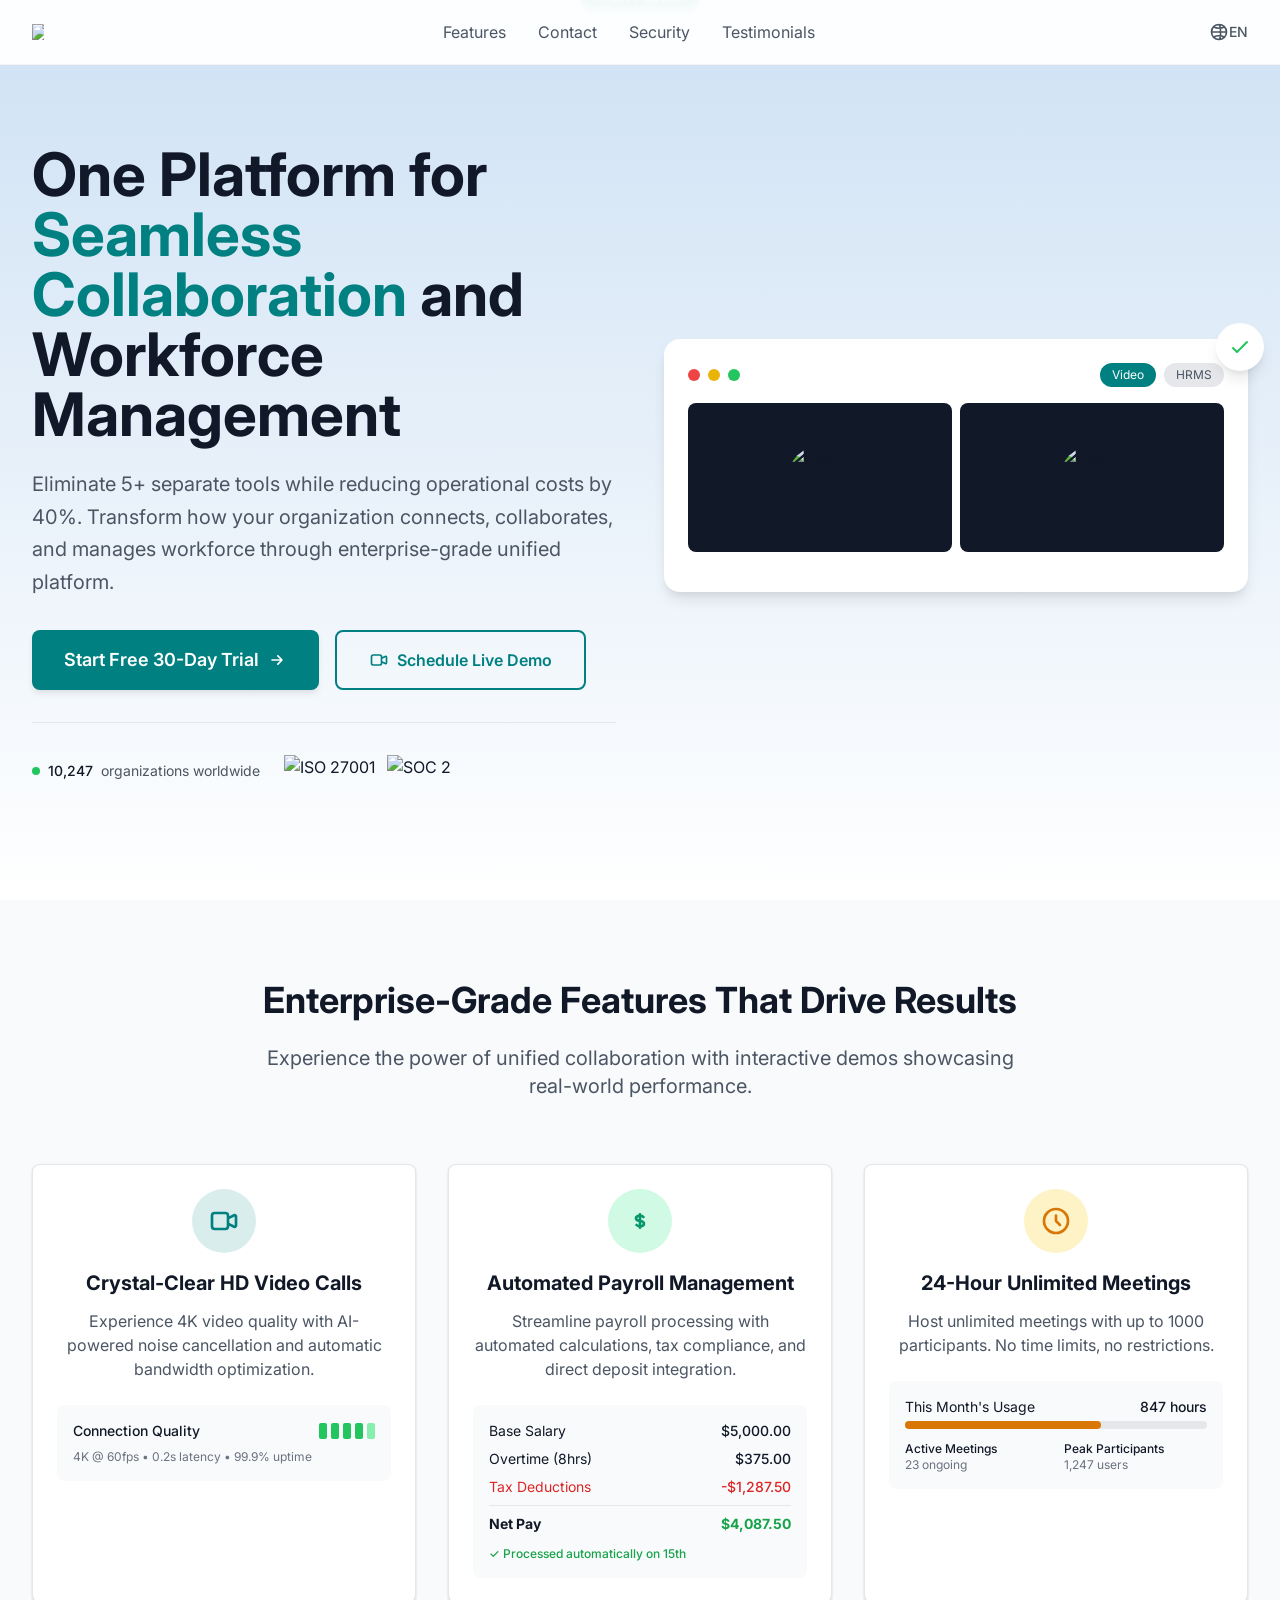
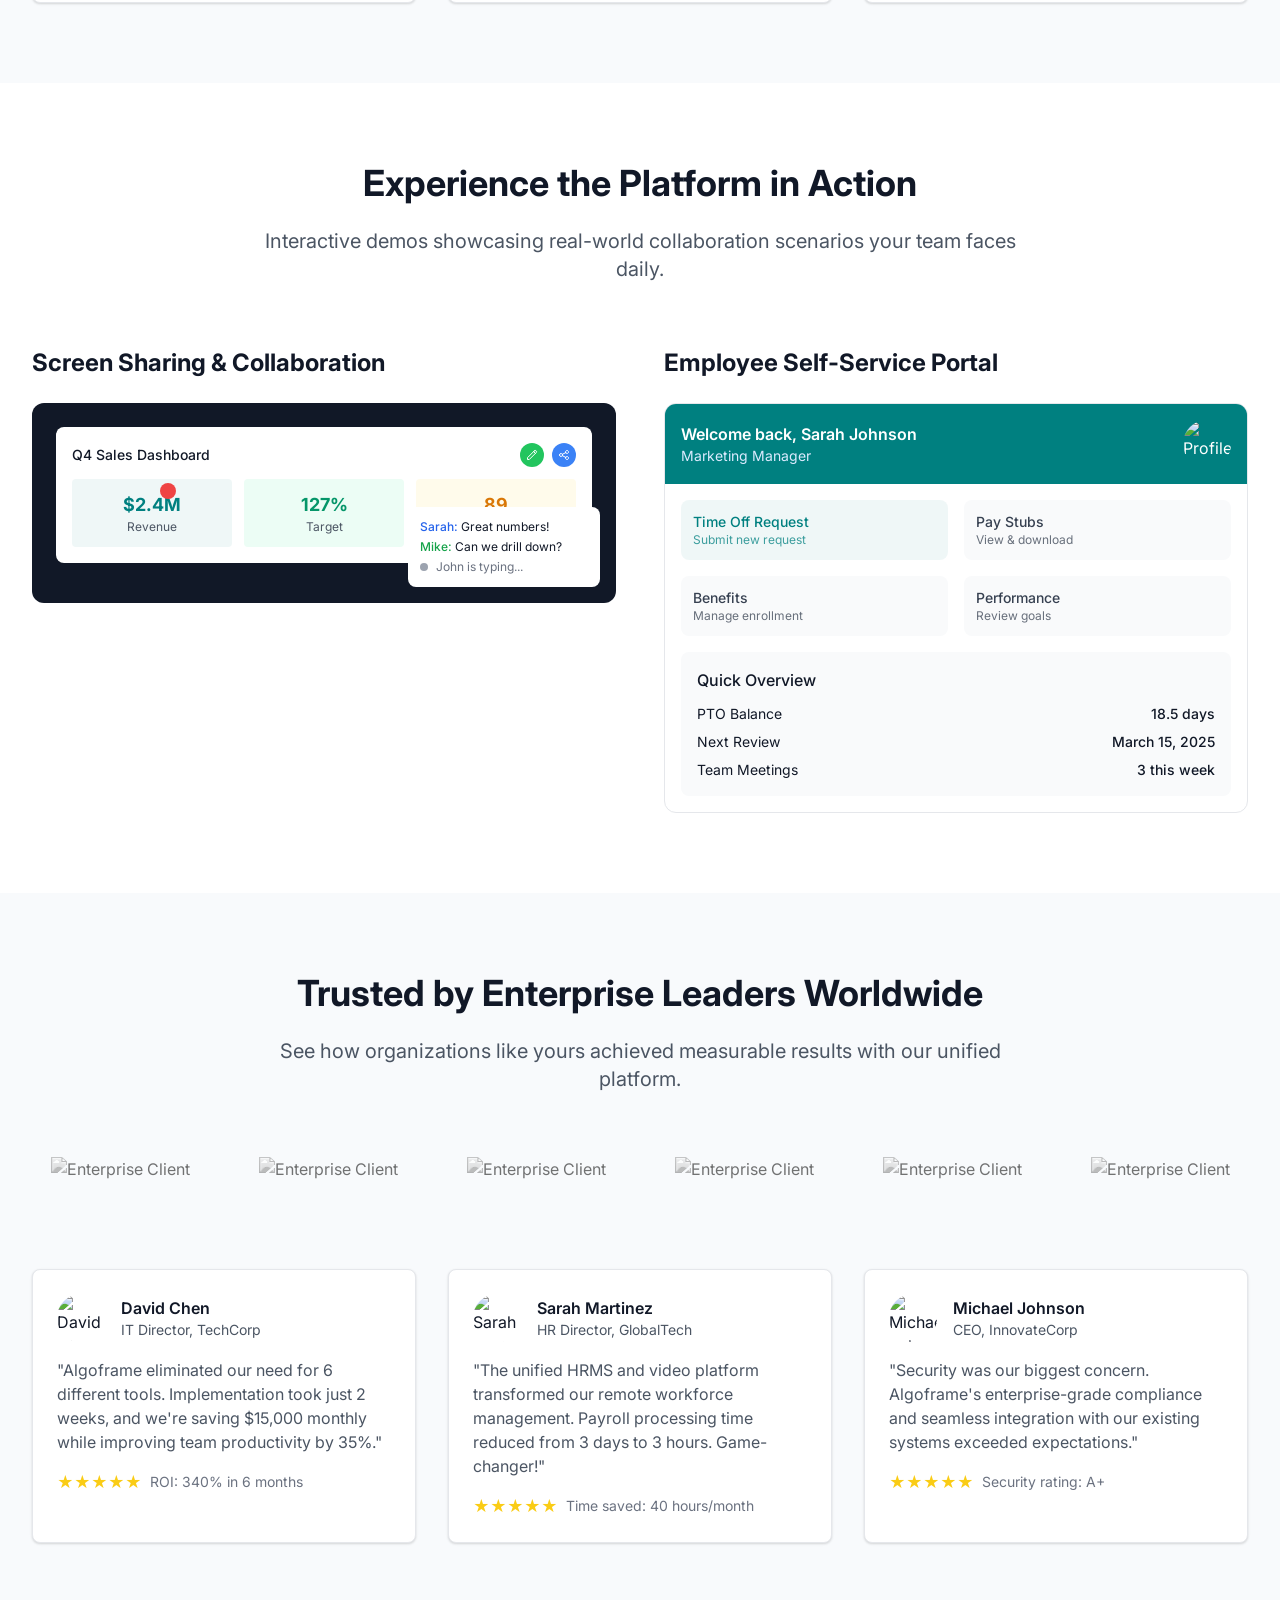
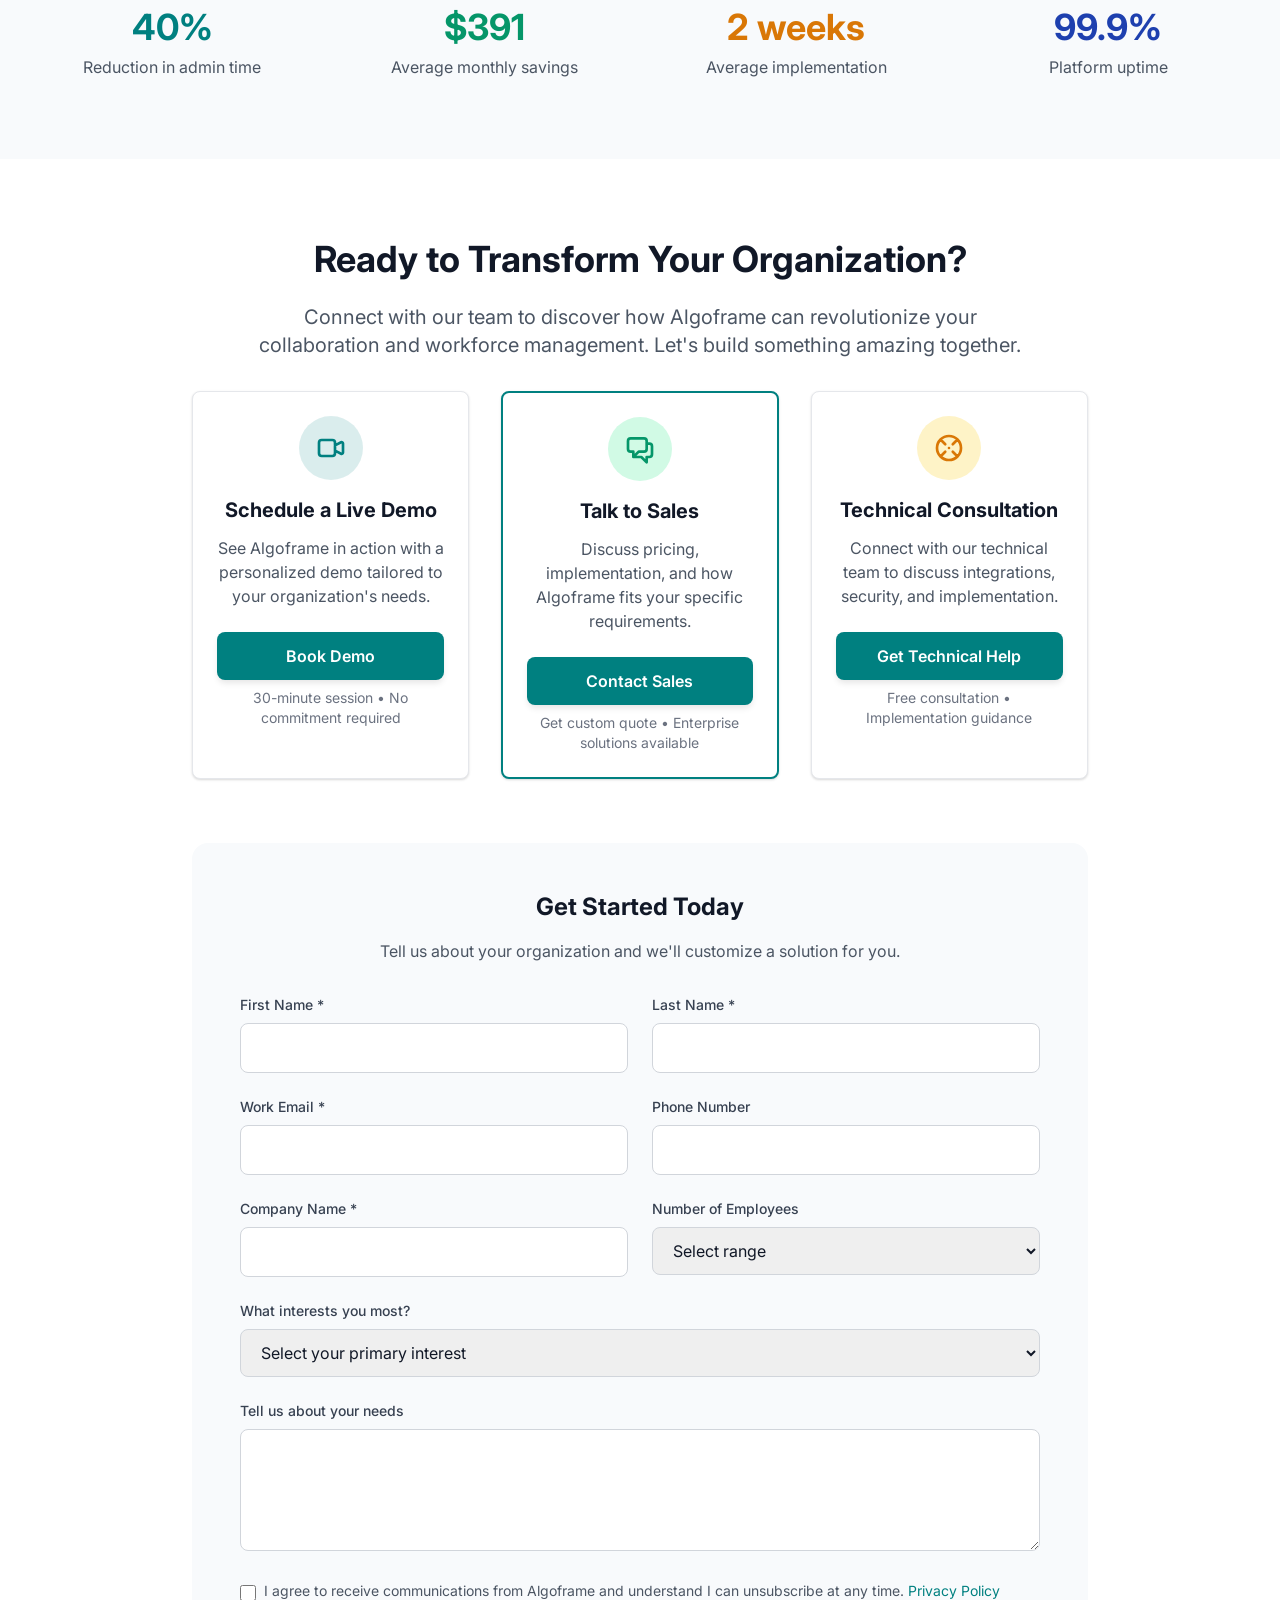
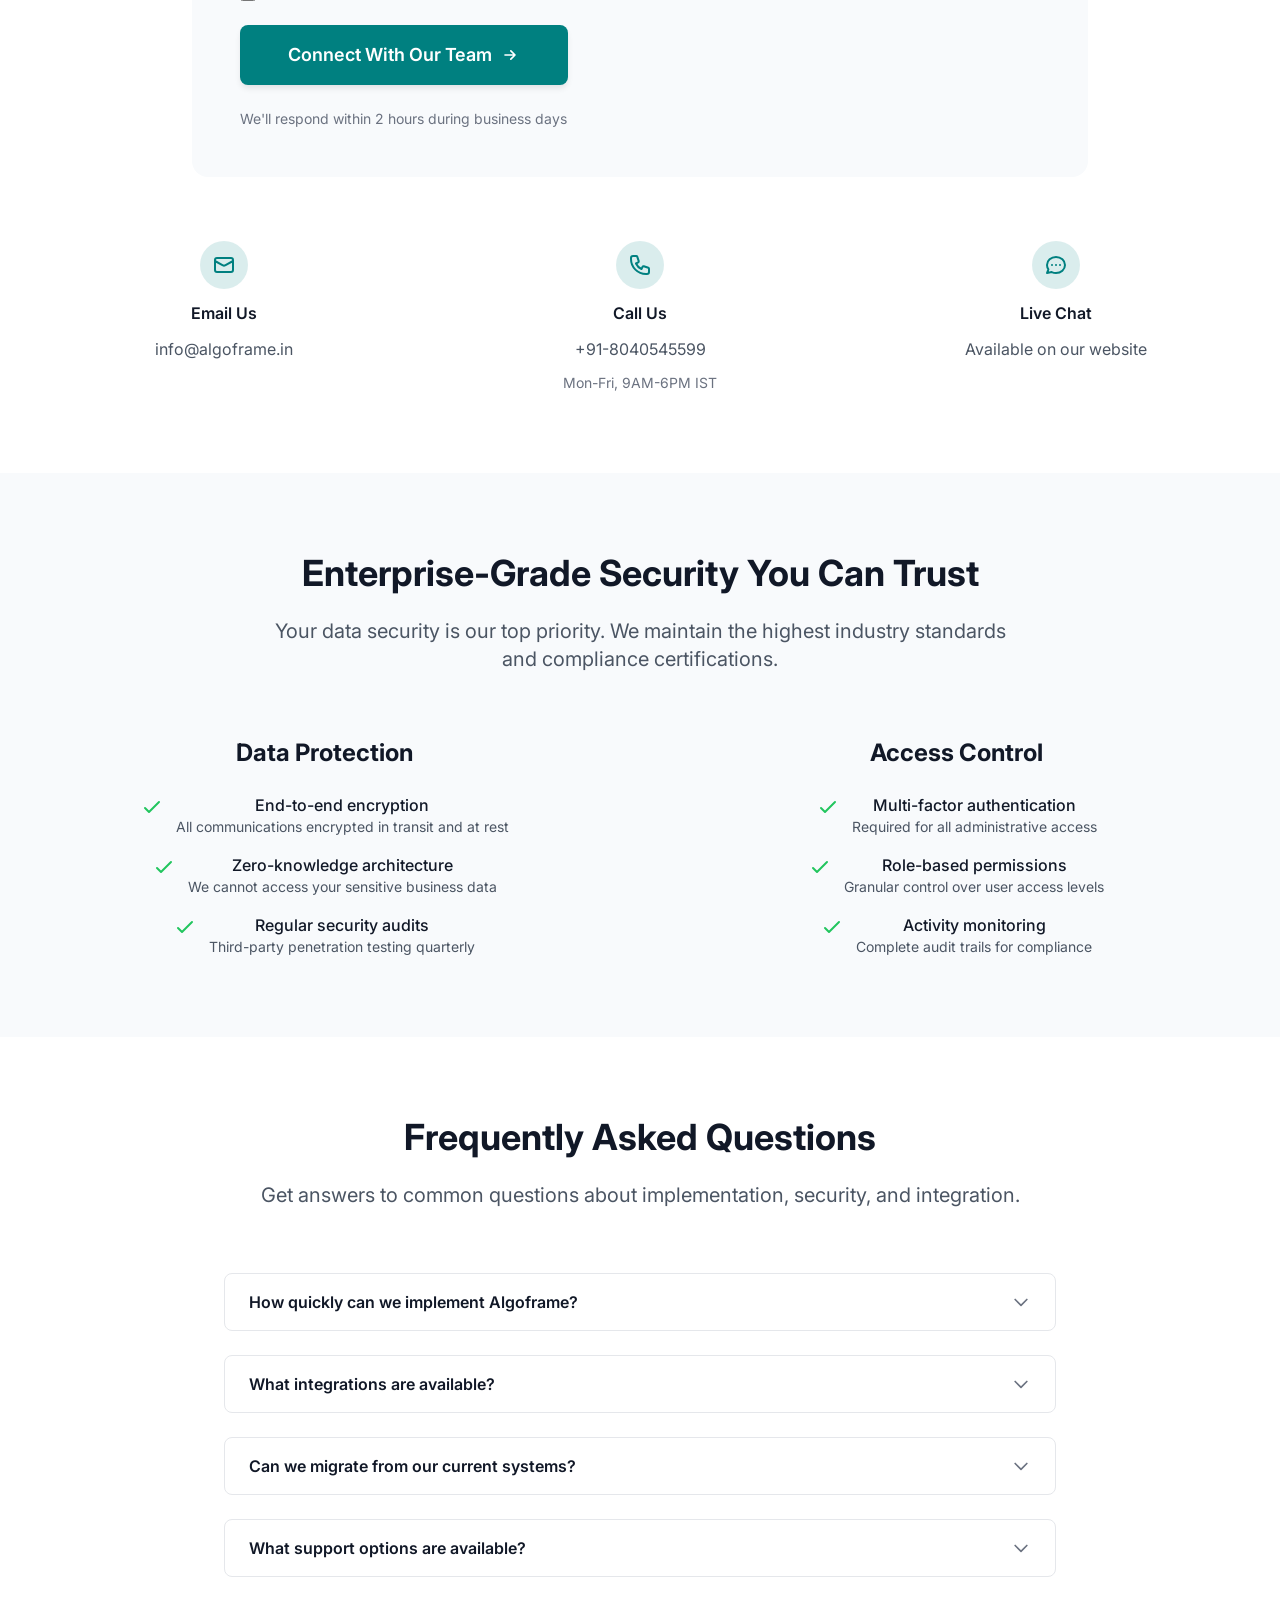
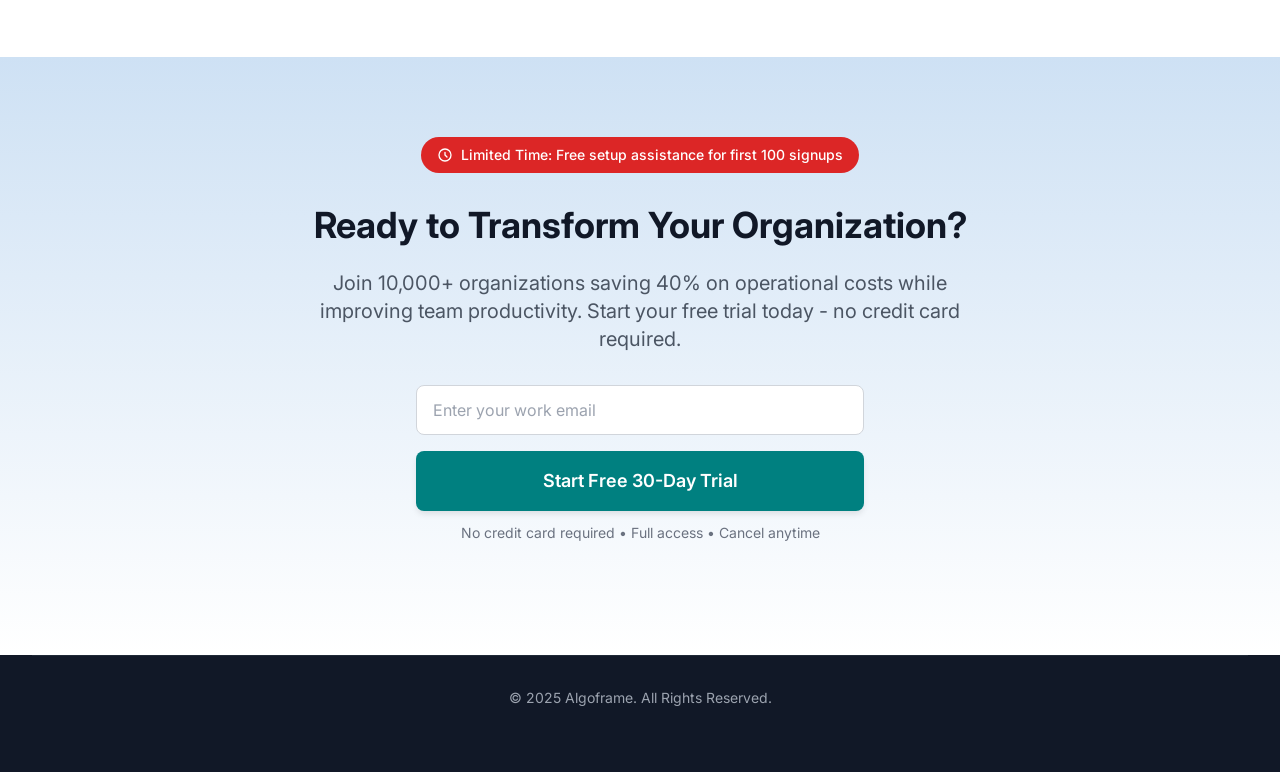
==== commit 51a6e1bd: "Rename landing_page.html to index.html" ====
--- a/index.html
+++ b/index.html
@@ -22,12 +22,12 @@
                     <rect width="32" height="32" rx="8" fill="currentColor"/>
                     <path d="M8 12h16v2H8v-2zm0 4h16v2H8v-2zm0 4h12v2H8v-2z" fill="white"/>
                 </svg>
-                <img class="w-30" src="/images/algoMeetLogo.jpeg" />
+                <img style="width: 75%;" src="https://algoframe.in/wp-content/uploads/2023/04/website-logo.png" />
                 <span class="ml-2 text-xl font-bold text-gray-900 hidden">Algoframe</span>
             </div>
             
             <!-- Desktop Navigation -->
-            <div class="flex-1 flex justify-center space-x-8 hidden md:flex">
+            <div class="hidden md:flex items-center space-x-8">
                 <a href="#features" class="text-gray-600 hover:text-primary transition-colors" data-en="Features" data-zh="功能">Features</a>
                 <a href="#contact" class="text-gray-600 hover:text-primary transition-colors" data-en="Contact" data-zh="联系我们">Contact</a>
                 <a href="#security" class="text-gray-600 hover:text-primary transition-colors" data-en="Security" data-zh="安全">Security</a>
@@ -37,24 +37,22 @@
               </div>
             
             <!-- Mobile Menu Button -->
-            <div class="flex items-center space-x-4">
-                <button class="md:hidden p-2" id="mobile-menu-btn">
-                    <svg class="h-6 w-6" fill="none" stroke="currentColor" viewBox="0 0 24 24">
-                        <path stroke-linecap="round" stroke-linejoin="round" stroke-width="2" d="M4 6h16M4 12h16M4 18h16"/>
-                    </svg>
-                </button>
-                <button id="lang-toggle" class="text-gray-600 hover:text-primary transition-colors flex gap-1">
-                    <svg xmlns="http://www.w3.org/2000/svg" class="h-5 w-5" fill="none" viewBox="0 0 24 24" stroke="currentColor">
-                      <path stroke-linecap="round" stroke-linejoin="round" stroke-width="2" 
-                        d="M12 3C7.029 3 3 7.029 3 12s4.029 9 9 9 9-4.029 9-9-4.029-9-9-9z
-                           M12 3c2.5 2.5 2.5 16.5 0 18 
-                           M3 12h18 
-                           M6 6c3 2 9 2 12 0 
-                           M6 18c3-2 9-2 12 0"/>
-                    </svg>
-                    <span id="current-lang" class="text-sm font-medium">EN</span>
-                </button>
-            </div>
+            <button class="md:hidden p-2" id="mobile-menu-btn">
+                <svg class="h-6 w-6" fill="none" stroke="currentColor" viewBox="0 0 24 24">
+                    <path stroke-linecap="round" stroke-linejoin="round" stroke-width="2" d="M4 6h16M4 12h16M4 18h16"/>
+                </svg>
+            </button>
+            <button id="lang-toggle" class="text-gray-600 hover:text-primary transition-colors flex gap-1">
+                <svg xmlns="http://www.w3.org/2000/svg" class="h-5 w-5" fill="none" viewBox="0 0 24 24" stroke="currentColor">
+                  <path stroke-linecap="round" stroke-linejoin="round" stroke-width="2" 
+                    d="M12 3C7.029 3 3 7.029 3 12s4.029 9 9 9 9-4.029 9-9-4.029-9-9-9z
+                       M12 3c2.5 2.5 2.5 16.5 0 18 
+                       M3 12h18 
+                       M6 6c3 2 9 2 12 0 
+                       M6 18c3-2 9-2 12 0"/>
+                </svg>
+                <span id="current-lang" class="text-sm font-medium">EN</span>
+            </button>
         </div>
     </div>
 </nav>
@@ -73,19 +71,19 @@
             </svg>
         </div>
     
-        <div class="relative max-w-7xl mx-auto px-4 sm:px-6 lg:px-8 pt-20 pb-16 flex justify-center items-center min-h-screen">
+        <div class="relative max-w-7xl mx-auto px-4 sm:px-6 lg:px-8 pt-20 pb-16">
             <div class="grid lg:grid-cols-2 gap-12 items-center">
                 <!-- Left Column - Content -->
                 <div class="space-y-8">
                     <div class="space-y-6">
                         <h1 id="hero-title" class="text-4xl md:text-5xl lg:text-6xl font-bold text-gray-900 leading-tight">
-                            <span id="hero-title-part1" class="block" data-en="One Platform for" data-zh="一站式平台 实现">
+                            <span id="hero-title-part1" data-en="One Platform for" data-zh="一站式平台，实现">
                                 One Platform for
                             </span>
-                            <span class="text-gradient" class="block" id="hero-title-highlight" data-en="Seamless Collaboration" data-zh="无缝协作">
+                            <span class="text-gradient" id="hero-title-highlight" data-en="Seamless Collaboration" data-zh="无缝协作">
                                 Seamless Collaboration
                             </span>
-                            <span id="hero-title-part2" class="block" data-en="and Workforce Management" data-zh="与人力管理">
+                            <span id="hero-title-part2" data-en="and Workforce Management" data-zh="与人力管理">
                                 and Workforce Management
                             </span>
                         </h1>
@@ -761,9 +759,9 @@
                         data-zh="通过个性化演示体验 Algoframe，根据贵组织需求量身定制。">
                         See Algoframe in action with a personalized demo tailored to your organization's needs.
                     </p>
-                    <a href="#contactSection" class="btn-primary w-full block" data-en="Book Demo" data-zh="预约演示">
-                        <span>Book Demo</span>
-                    </a>
+                    <button class="btn-primary w-full" data-en="Book Demo" data-zh="预约演示">
+                        <a href="#contactSection">Book Demo</a>
+                    </button>
                     <p class="text-sm text-gray-500 mt-2" data-en="30-minute session • No commitment required" data-zh="30分钟会话 • 无需承诺">
                         30-minute session • No commitment required
                     </p>
@@ -783,9 +781,9 @@
                     <p class="text-gray-600 mb-6" data-en="Discuss pricing, implementation, and how Algoframe fits your specific requirements." data-zh="讨论价格、实施方案以及 Algoframe 如何满足您的具体需求。">
                         Discuss pricing, implementation, and how Algoframe fits your specific requirements.
                     </p>
-                    <a href="#contactSection" class="btn-primary w-full block" data-en="Contact Sales" data-zh="联系销售">
-                        <span href="#contactSection">Contact Sales</span>
-                    </a>
+                    <button class="btn-primary w-full" data-en="Contact Sales" data-zh="联系销售">
+                        <a href="#contactSection">Contact Sales</a>
+                    </button>
                     <p class="text-sm text-gray-500 mt-2" data-en="Get custom quote • Enterprise solutions available" data-zh="获取定制报价 • 提供企业解决方案">
                         Get custom quote • Enterprise solutions available
                     </p>
@@ -802,9 +800,9 @@
                     <p class="text-gray-600 mb-6" data-en="Connect with our technical team to discuss integrations, security, and implementation." data-zh="与我们的技术团队联系，讨论系统集成、安全性及实施方案。">
                         Connect with our technical team to discuss integrations, security, and implementation.
                     </p>
-                    <a href="#contactSection" class="btn-secondary w-full block" data-en="Get Technical Help" data-zh="获取技术帮助">
-                        <span>Get Technical Help</span>
-                    </a>
+                    <button class="btn-secondary w-full" data-en="Get Technical Help" data-zh="获取技术帮助">
+                        <a href="#contactSection">Get Technical Help</a>
+                    </button>
                     <p class="text-sm text-gray-500 mt-2" data-en="Free consultation • Implementation guidance" data-zh="免费咨询 • 实施指导">
                         Free consultation • Implementation guidance
                     </p>
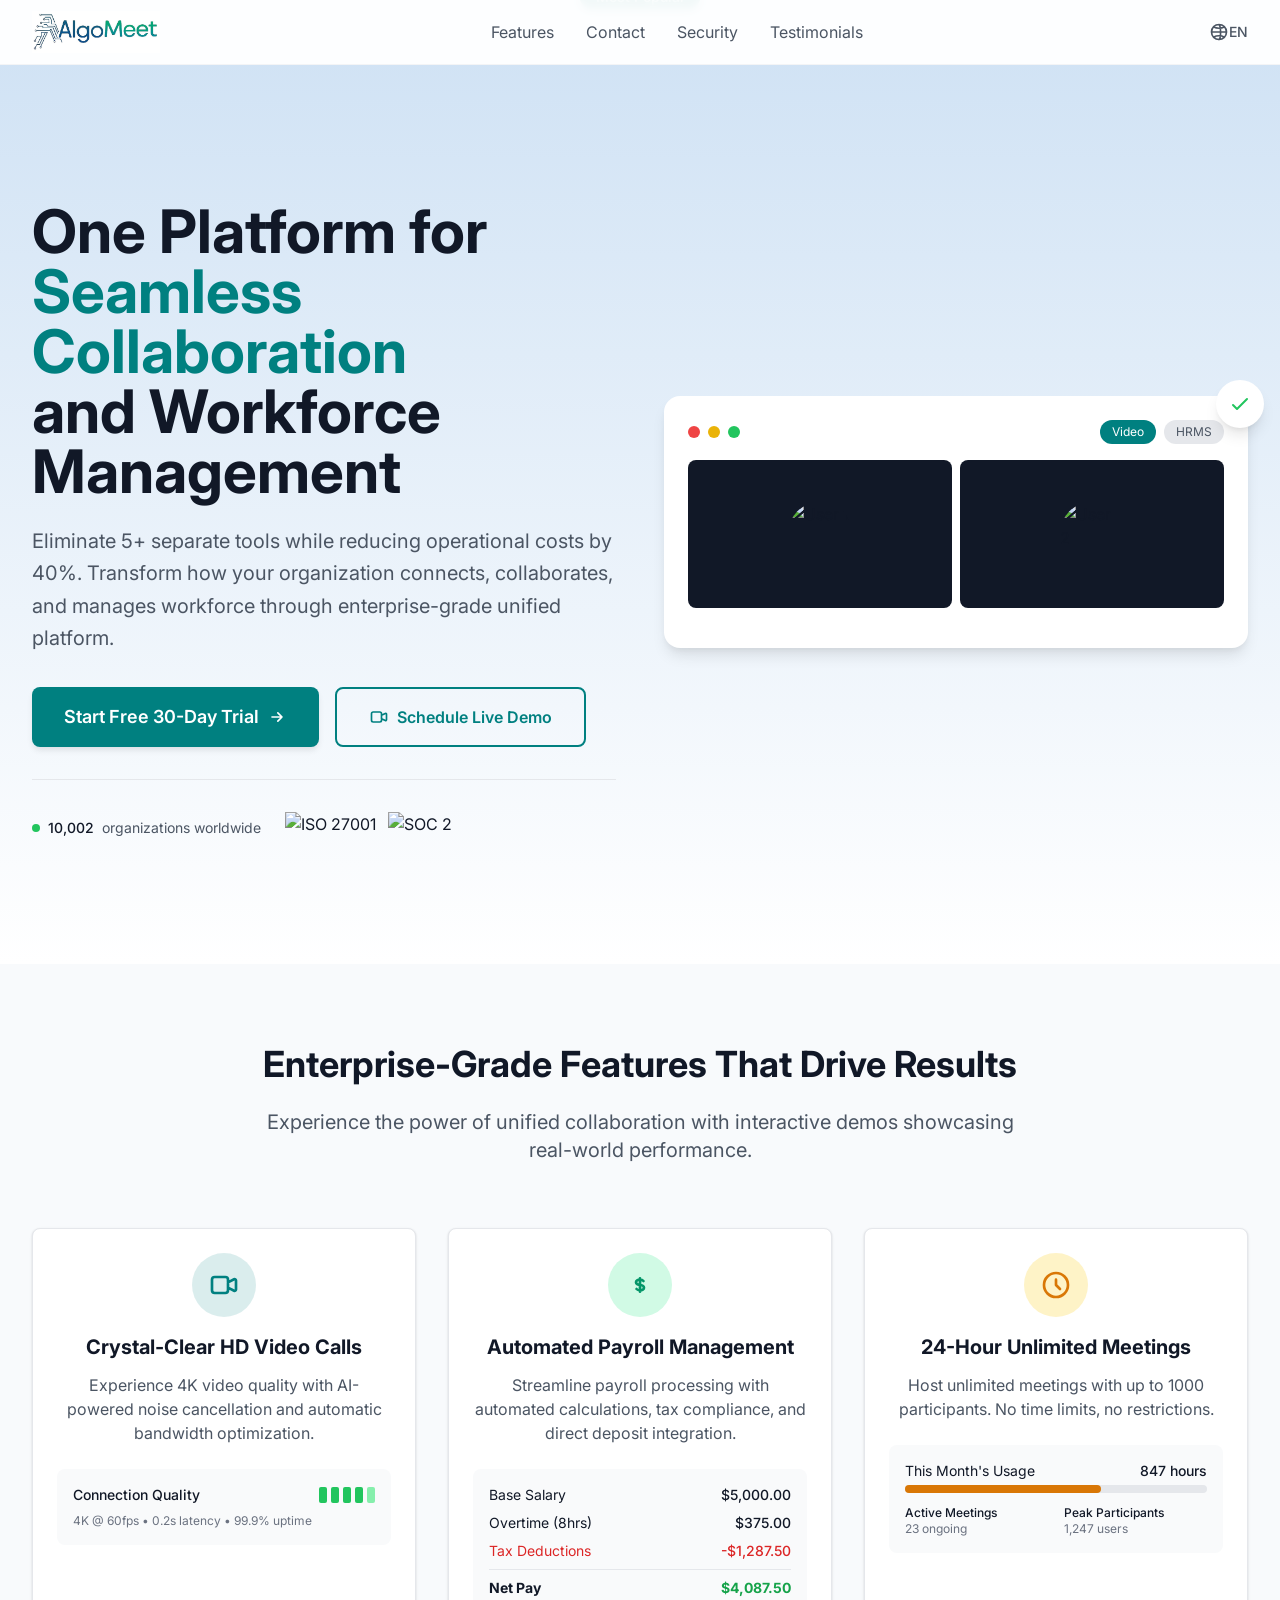
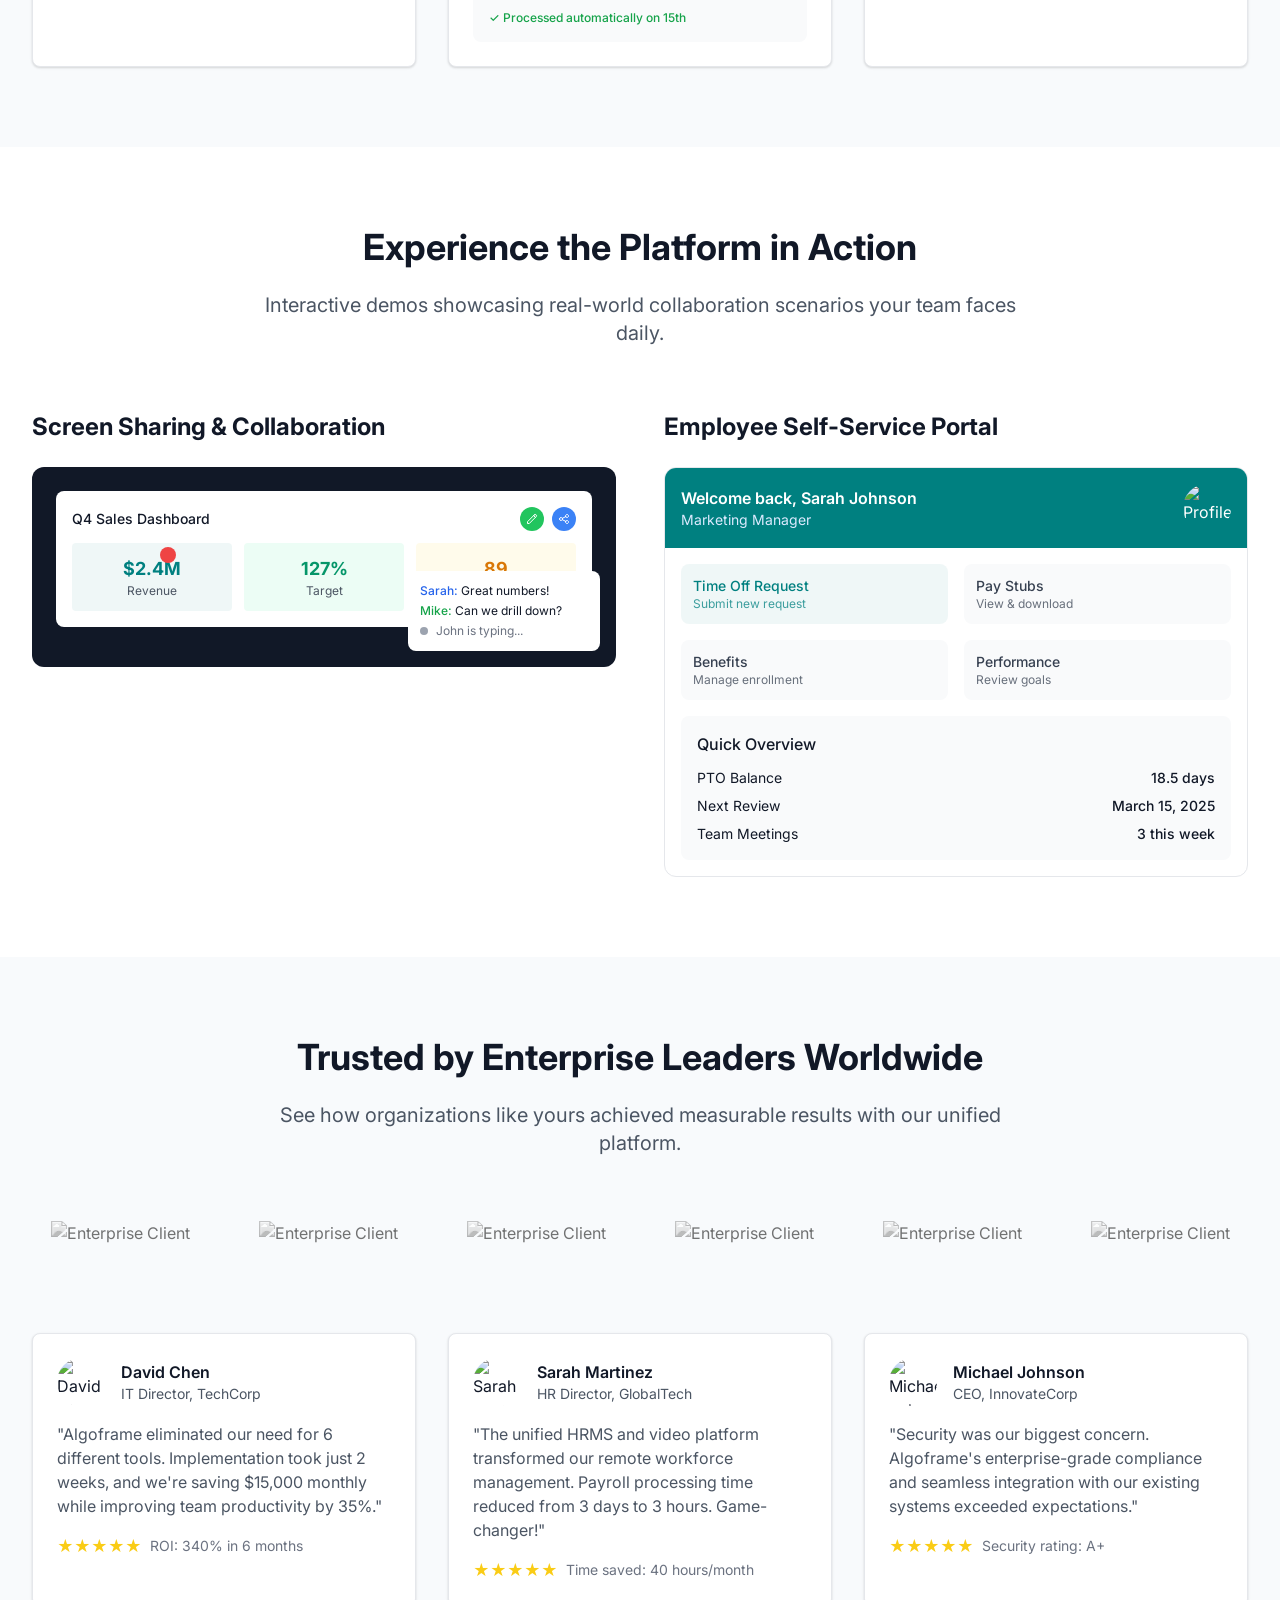
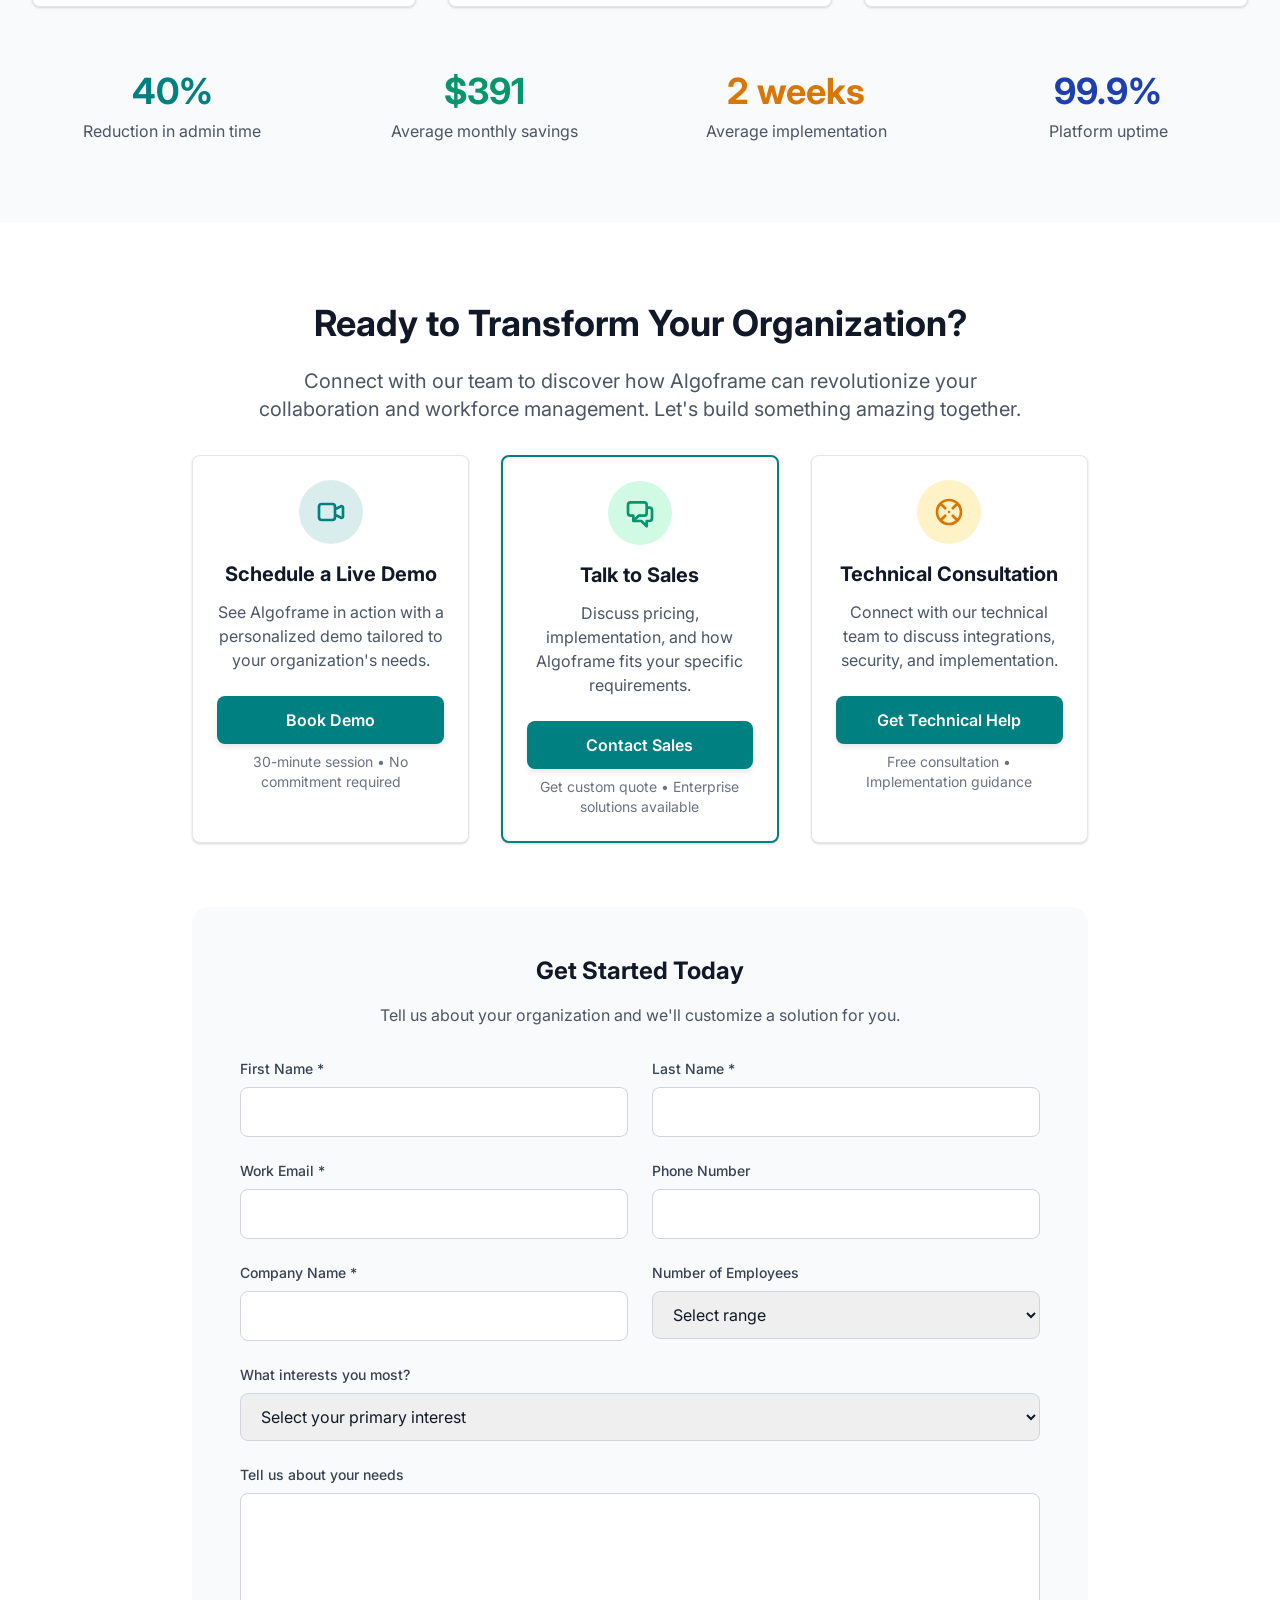
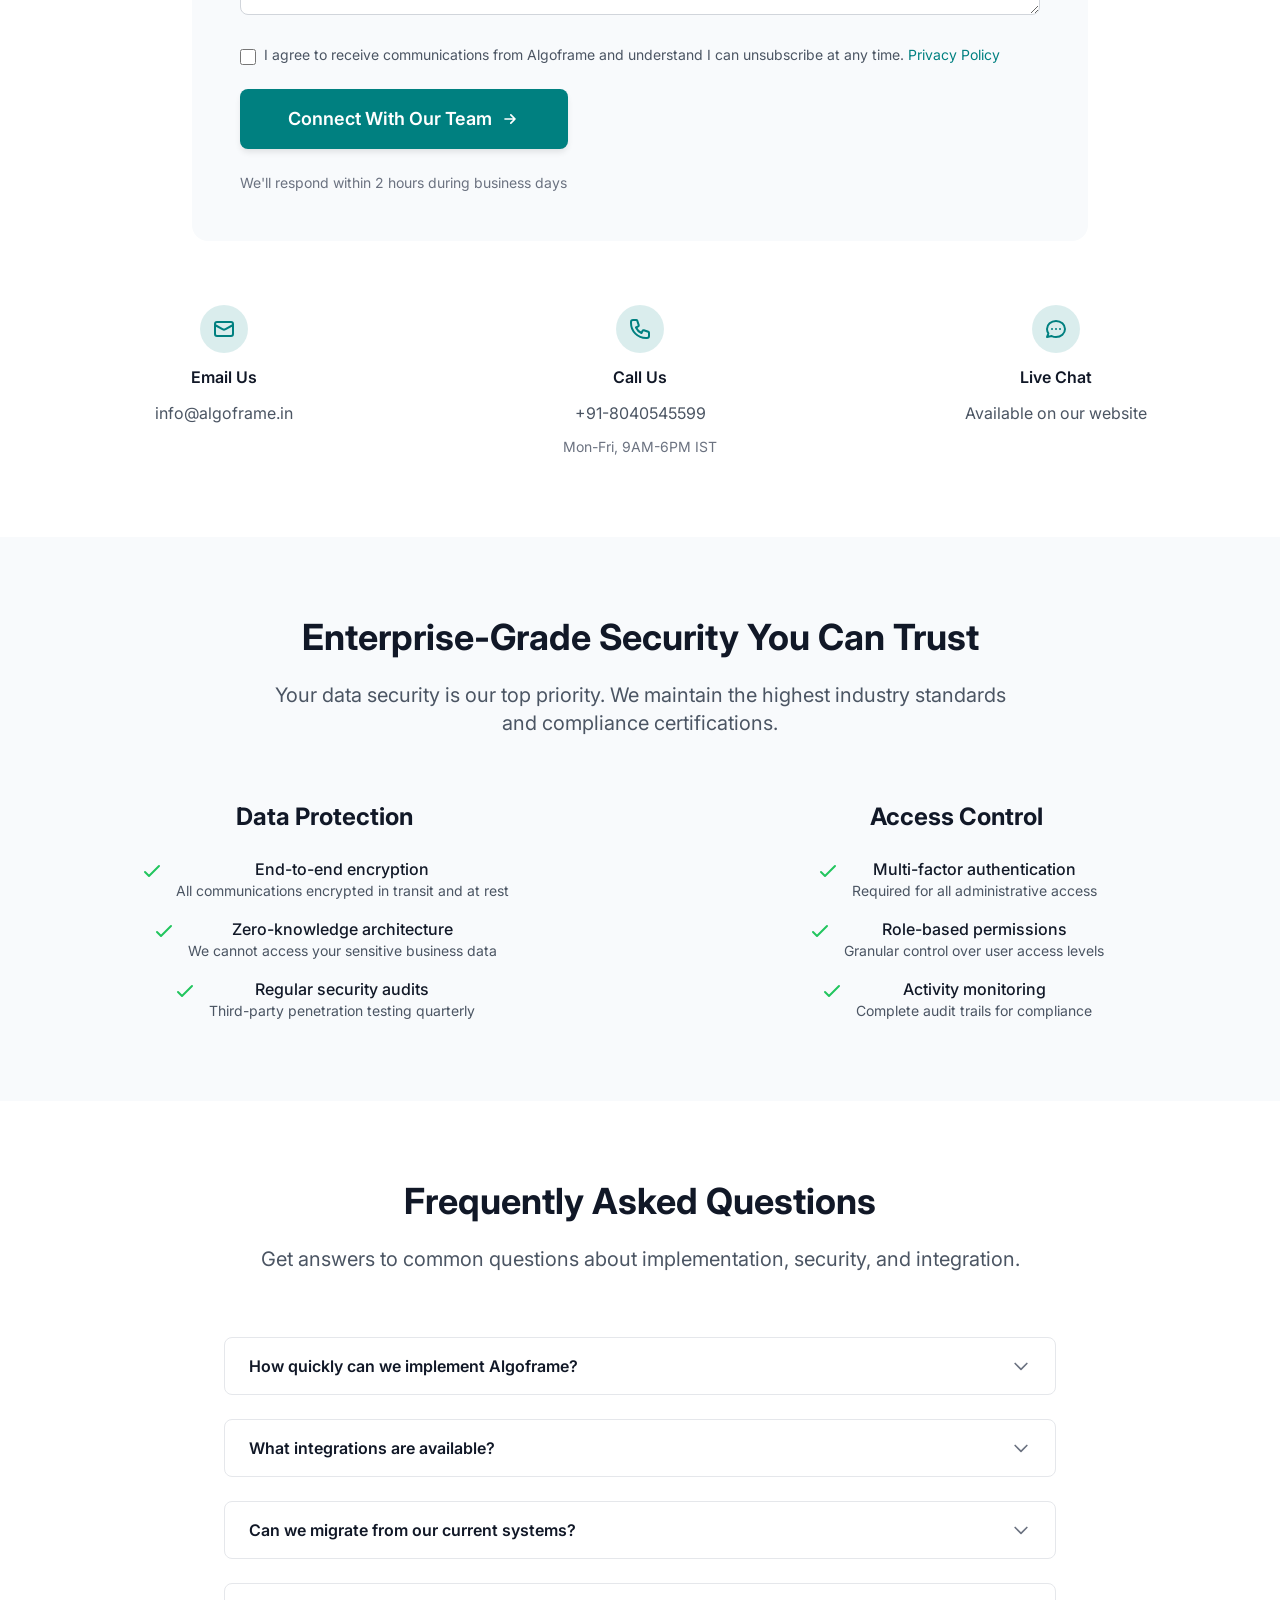
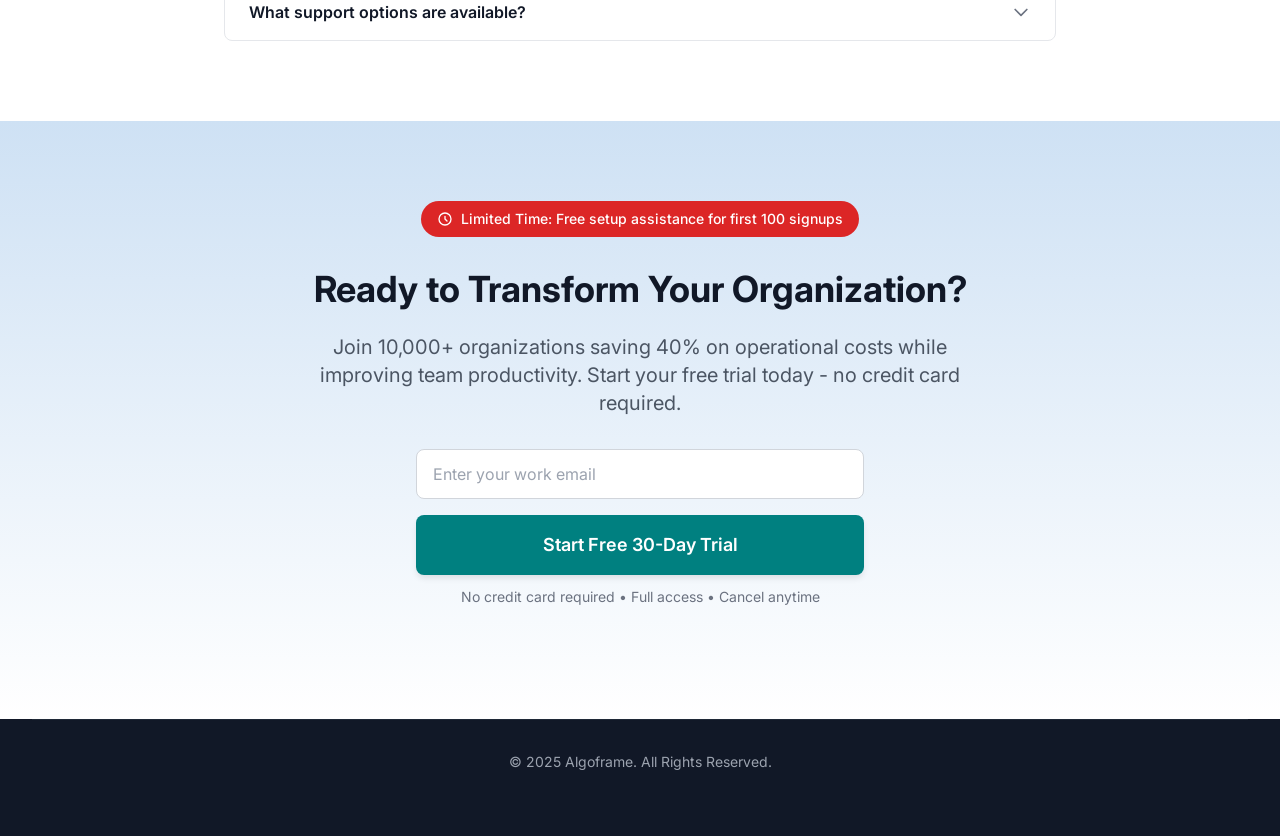
==== commit ea1cc5aa: "Merge branch 'main' into gh-pages" ====
--- a/index.html
+++ b/index.html
@@ -22,12 +22,12 @@
                     <rect width="32" height="32" rx="8" fill="currentColor"/>
                     <path d="M8 12h16v2H8v-2zm0 4h16v2H8v-2zm0 4h12v2H8v-2z" fill="white"/>
                 </svg>
-                <img style="width: 75%;" src="https://algoframe.in/wp-content/uploads/2023/04/website-logo.png" />
+                <img class="w-30" src="/images/algoMeetLogo.jpeg" />
                 <span class="ml-2 text-xl font-bold text-gray-900 hidden">Algoframe</span>
             </div>
             
             <!-- Desktop Navigation -->
-            <div class="hidden md:flex items-center space-x-8">
+            <div class="flex-1 flex justify-center space-x-8 hidden md:flex">
                 <a href="#features" class="text-gray-600 hover:text-primary transition-colors" data-en="Features" data-zh="功能">Features</a>
                 <a href="#contact" class="text-gray-600 hover:text-primary transition-colors" data-en="Contact" data-zh="联系我们">Contact</a>
                 <a href="#security" class="text-gray-600 hover:text-primary transition-colors" data-en="Security" data-zh="安全">Security</a>
@@ -37,22 +37,24 @@
               </div>
             
             <!-- Mobile Menu Button -->
-            <button class="md:hidden p-2" id="mobile-menu-btn">
-                <svg class="h-6 w-6" fill="none" stroke="currentColor" viewBox="0 0 24 24">
-                    <path stroke-linecap="round" stroke-linejoin="round" stroke-width="2" d="M4 6h16M4 12h16M4 18h16"/>
-                </svg>
-            </button>
-            <button id="lang-toggle" class="text-gray-600 hover:text-primary transition-colors flex gap-1">
-                <svg xmlns="http://www.w3.org/2000/svg" class="h-5 w-5" fill="none" viewBox="0 0 24 24" stroke="currentColor">
-                  <path stroke-linecap="round" stroke-linejoin="round" stroke-width="2" 
-                    d="M12 3C7.029 3 3 7.029 3 12s4.029 9 9 9 9-4.029 9-9-4.029-9-9-9z
-                       M12 3c2.5 2.5 2.5 16.5 0 18 
-                       M3 12h18 
-                       M6 6c3 2 9 2 12 0 
-                       M6 18c3-2 9-2 12 0"/>
-                </svg>
-                <span id="current-lang" class="text-sm font-medium">EN</span>
-            </button>
+            <div class="flex items-center space-x-4">
+                <button class="md:hidden p-2" id="mobile-menu-btn">
+                    <svg class="h-6 w-6" fill="none" stroke="currentColor" viewBox="0 0 24 24">
+                        <path stroke-linecap="round" stroke-linejoin="round" stroke-width="2" d="M4 6h16M4 12h16M4 18h16"/>
+                    </svg>
+                </button>
+                <button id="lang-toggle" class="text-gray-600 hover:text-primary transition-colors flex gap-1">
+                    <svg xmlns="http://www.w3.org/2000/svg" class="h-5 w-5" fill="none" viewBox="0 0 24 24" stroke="currentColor">
+                      <path stroke-linecap="round" stroke-linejoin="round" stroke-width="2" 
+                        d="M12 3C7.029 3 3 7.029 3 12s4.029 9 9 9 9-4.029 9-9-4.029-9-9-9z
+                           M12 3c2.5 2.5 2.5 16.5 0 18 
+                           M3 12h18 
+                           M6 6c3 2 9 2 12 0 
+                           M6 18c3-2 9-2 12 0"/>
+                    </svg>
+                    <span id="current-lang" class="text-sm font-medium">EN</span>
+                </button>
+            </div>
         </div>
     </div>
 </nav>
@@ -71,19 +73,19 @@
             </svg>
         </div>
     
-        <div class="relative max-w-7xl mx-auto px-4 sm:px-6 lg:px-8 pt-20 pb-16">
+        <div class="relative max-w-7xl mx-auto px-4 sm:px-6 lg:px-8 pt-20 pb-16 flex justify-center items-center min-h-screen">
             <div class="grid lg:grid-cols-2 gap-12 items-center">
                 <!-- Left Column - Content -->
                 <div class="space-y-8">
                     <div class="space-y-6">
                         <h1 id="hero-title" class="text-4xl md:text-5xl lg:text-6xl font-bold text-gray-900 leading-tight">
-                            <span id="hero-title-part1" data-en="One Platform for" data-zh="一站式平台，实现">
+                            <span id="hero-title-part1" class="block" data-en="One Platform for" data-zh="一站式平台 实现">
                                 One Platform for
                             </span>
-                            <span class="text-gradient" id="hero-title-highlight" data-en="Seamless Collaboration" data-zh="无缝协作">
+                            <span class="text-gradient" class="block" id="hero-title-highlight" data-en="Seamless Collaboration" data-zh="无缝协作">
                                 Seamless Collaboration
                             </span>
-                            <span id="hero-title-part2" data-en="and Workforce Management" data-zh="与人力管理">
+                            <span id="hero-title-part2" class="block" data-en="and Workforce Management" data-zh="与人力管理">
                                 and Workforce Management
                             </span>
                         </h1>
@@ -759,9 +761,9 @@
                         data-zh="通过个性化演示体验 Algoframe，根据贵组织需求量身定制。">
                         See Algoframe in action with a personalized demo tailored to your organization's needs.
                     </p>
-                    <button class="btn-primary w-full" data-en="Book Demo" data-zh="预约演示">
-                        <a href="#contactSection">Book Demo</a>
-                    </button>
+                    <a href="#contactSection" class="btn-primary w-full block" data-en="Book Demo" data-zh="预约演示">
+                        <span>Book Demo</span>
+                    </a>
                     <p class="text-sm text-gray-500 mt-2" data-en="30-minute session • No commitment required" data-zh="30分钟会话 • 无需承诺">
                         30-minute session • No commitment required
                     </p>
@@ -781,9 +783,9 @@
                     <p class="text-gray-600 mb-6" data-en="Discuss pricing, implementation, and how Algoframe fits your specific requirements." data-zh="讨论价格、实施方案以及 Algoframe 如何满足您的具体需求。">
                         Discuss pricing, implementation, and how Algoframe fits your specific requirements.
                     </p>
-                    <button class="btn-primary w-full" data-en="Contact Sales" data-zh="联系销售">
-                        <a href="#contactSection">Contact Sales</a>
-                    </button>
+                    <a href="#contactSection" class="btn-primary w-full block" data-en="Contact Sales" data-zh="联系销售">
+                        <span href="#contactSection">Contact Sales</span>
+                    </a>
                     <p class="text-sm text-gray-500 mt-2" data-en="Get custom quote • Enterprise solutions available" data-zh="获取定制报价 • 提供企业解决方案">
                         Get custom quote • Enterprise solutions available
                     </p>
@@ -800,9 +802,9 @@
                     <p class="text-gray-600 mb-6" data-en="Connect with our technical team to discuss integrations, security, and implementation." data-zh="与我们的技术团队联系，讨论系统集成、安全性及实施方案。">
                         Connect with our technical team to discuss integrations, security, and implementation.
                     </p>
-                    <button class="btn-secondary w-full" data-en="Get Technical Help" data-zh="获取技术帮助">
-                        <a href="#contactSection">Get Technical Help</a>
-                    </button>
+                    <a href="#contactSection" class="btn-secondary w-full block" data-en="Get Technical Help" data-zh="获取技术帮助">
+                        <span>Get Technical Help</span>
+                    </a>
                     <p class="text-sm text-gray-500 mt-2" data-en="Free consultation • Implementation guidance" data-zh="免费咨询 • 实施指导">
                         Free consultation • Implementation guidance
                     </p>
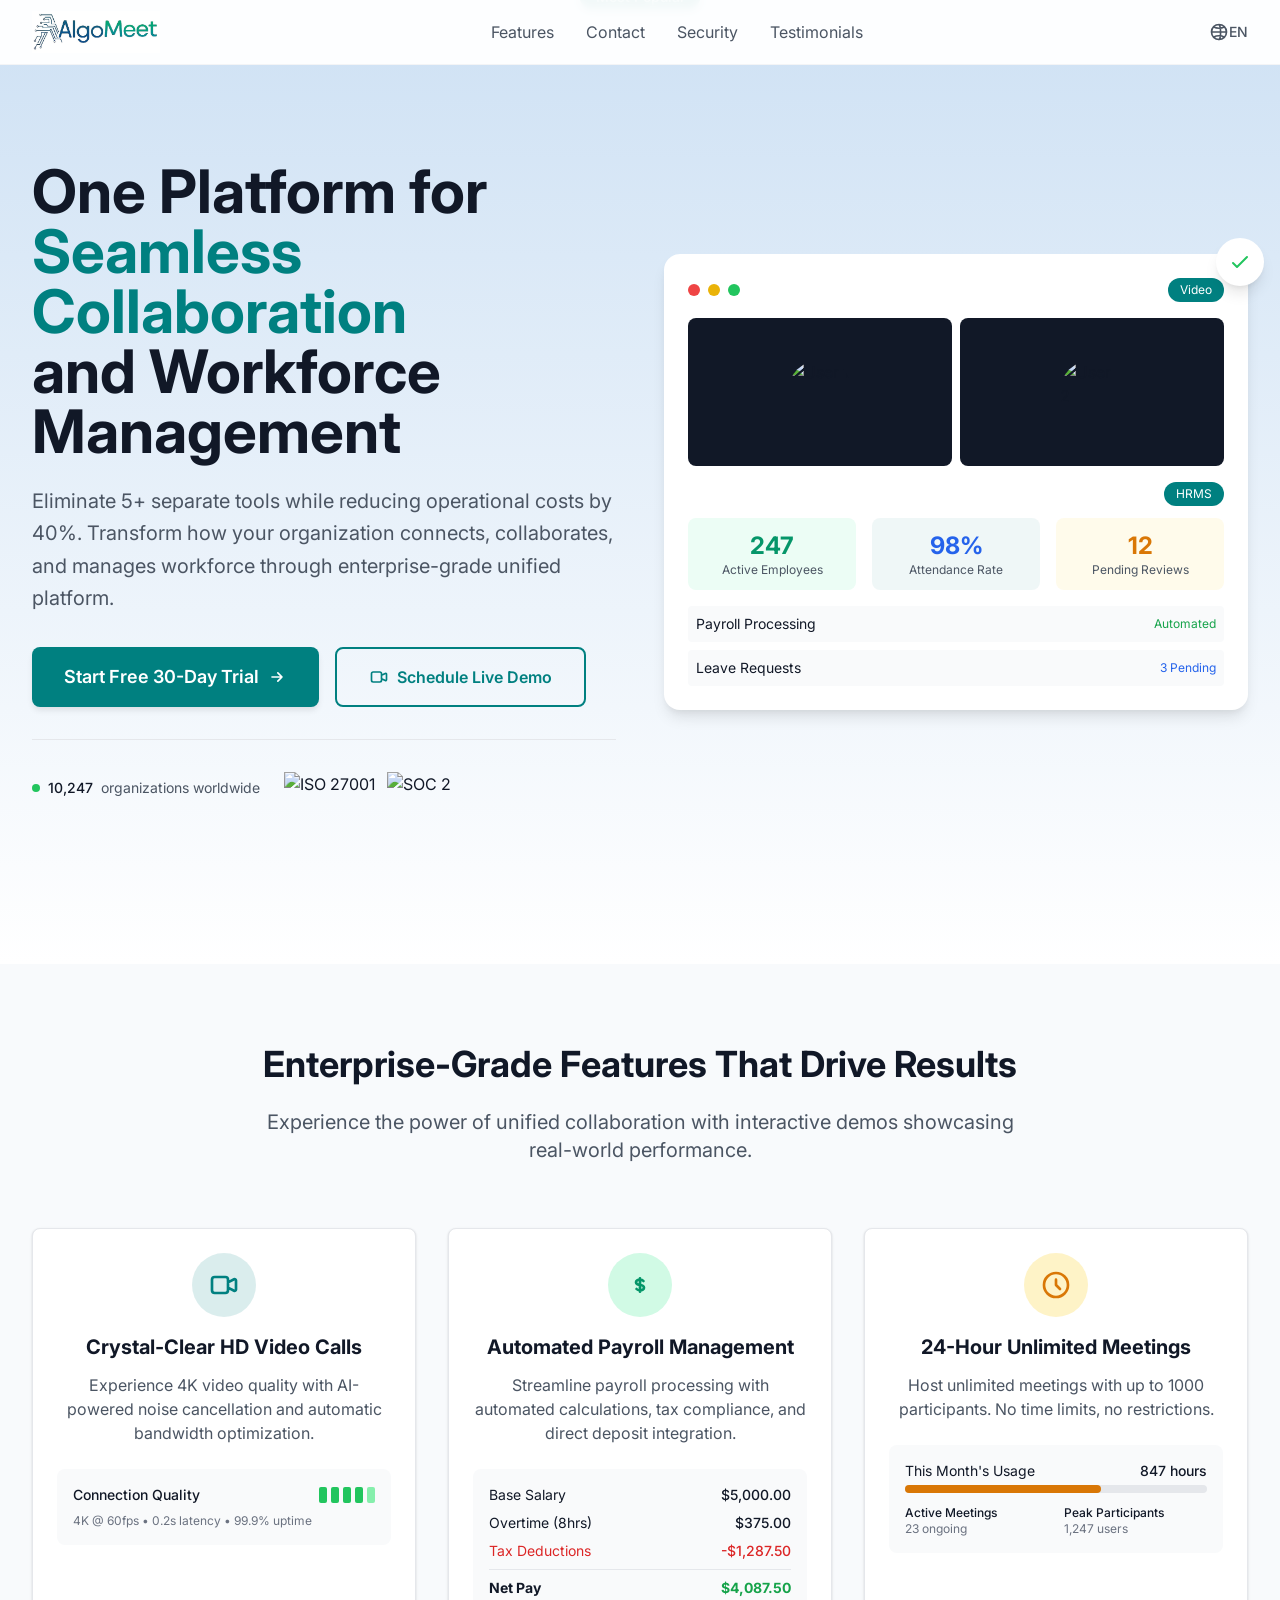
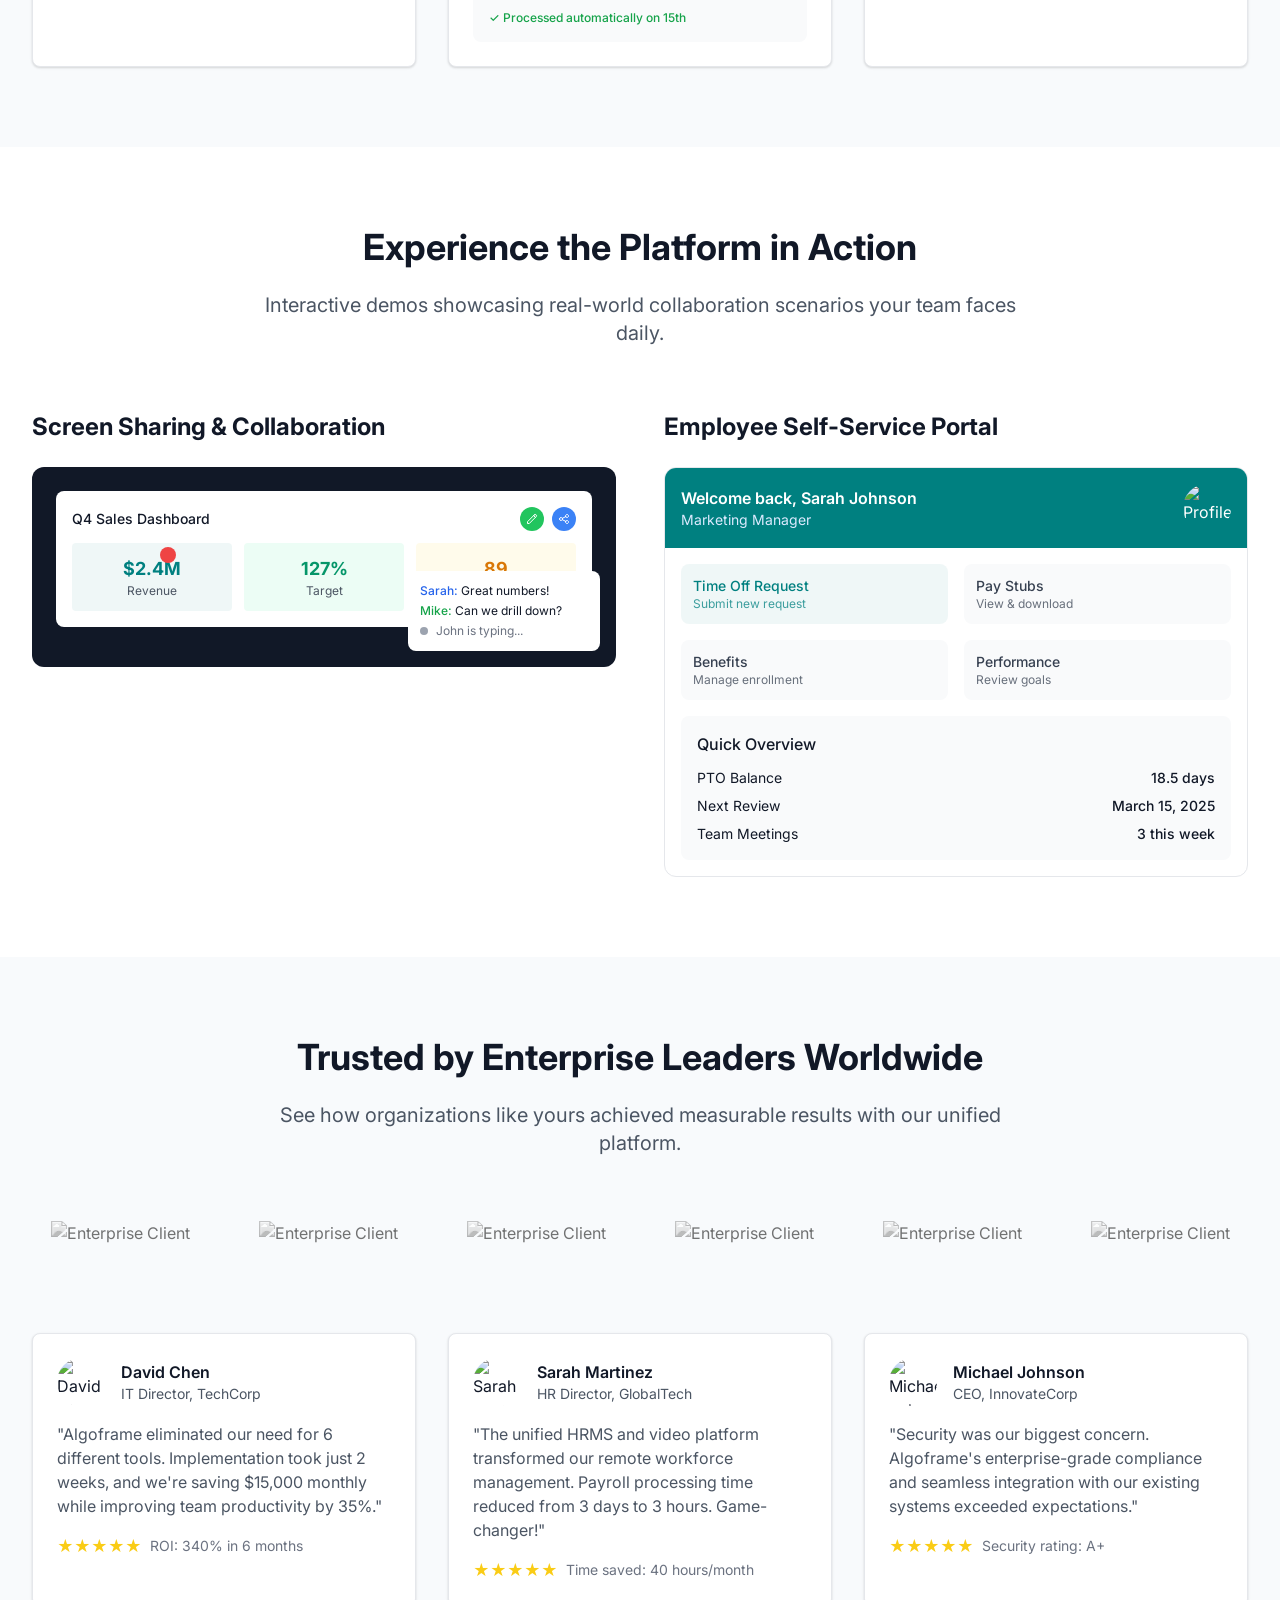
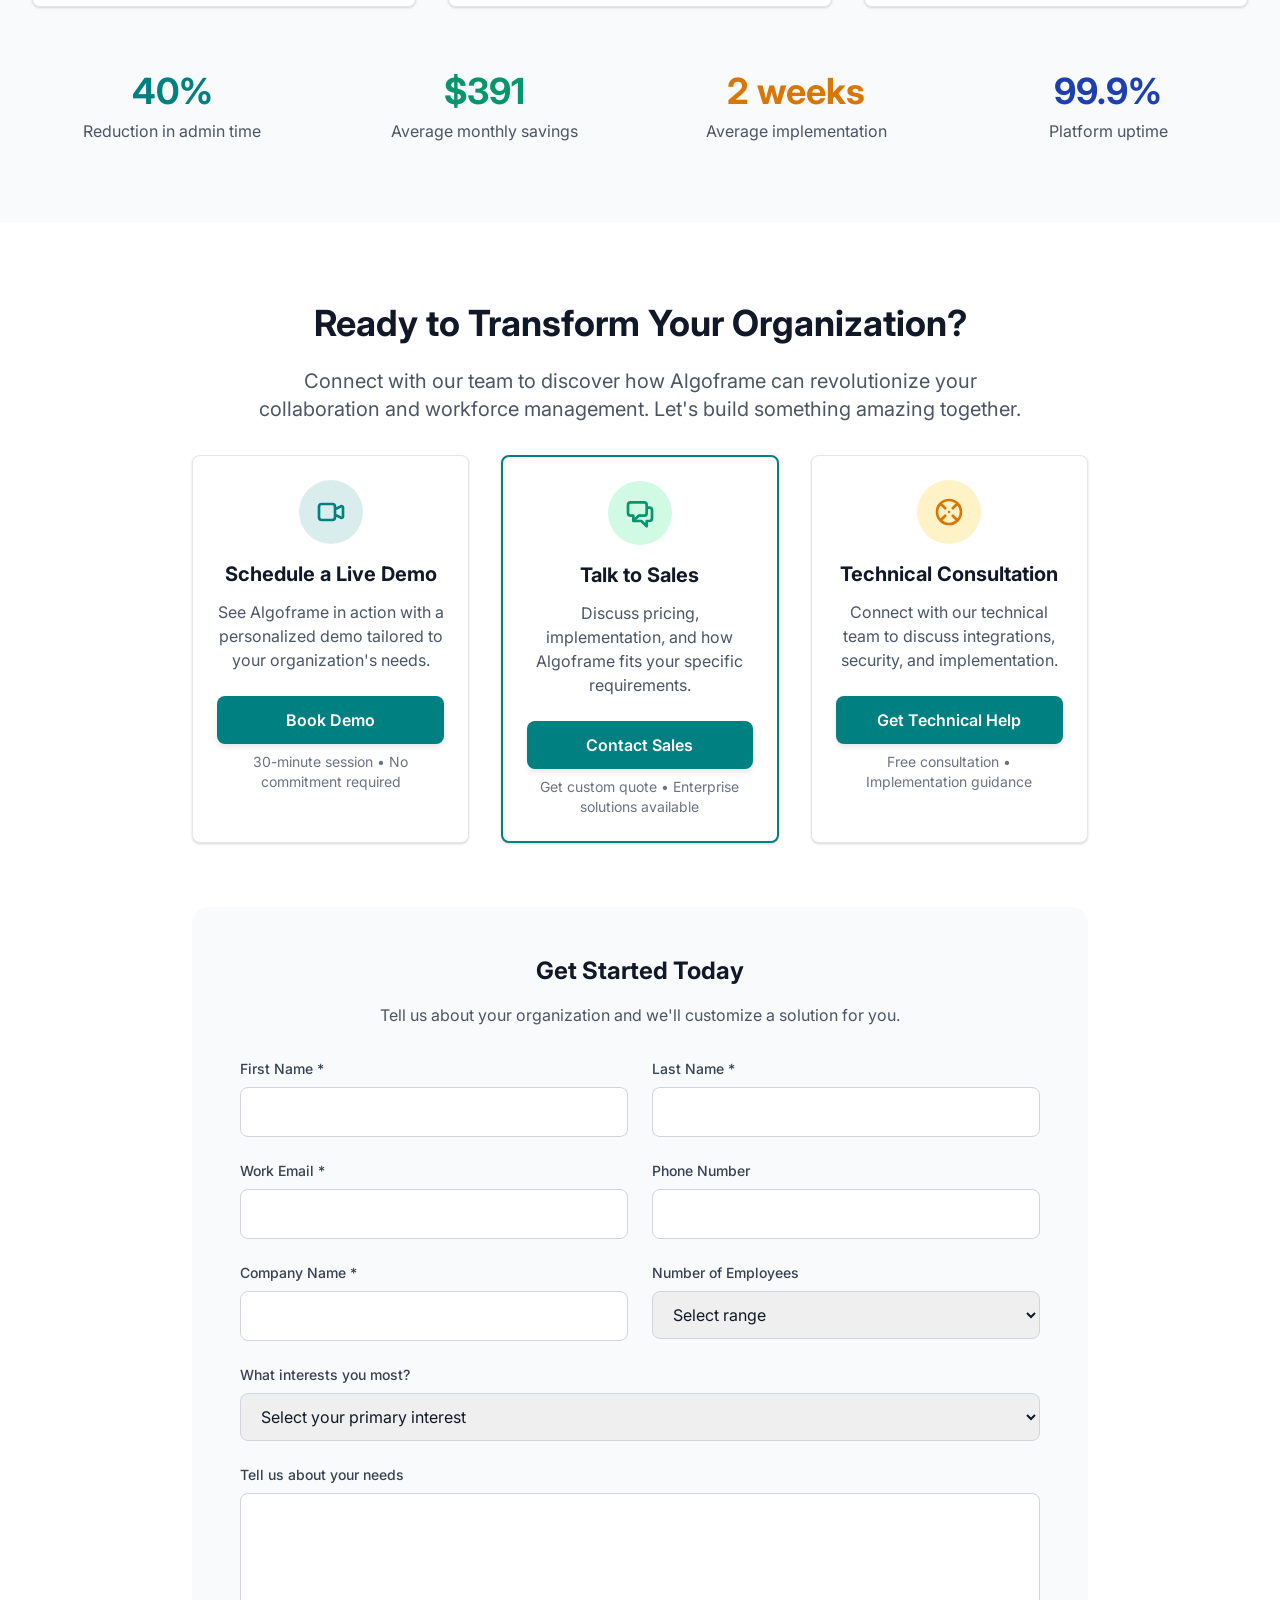
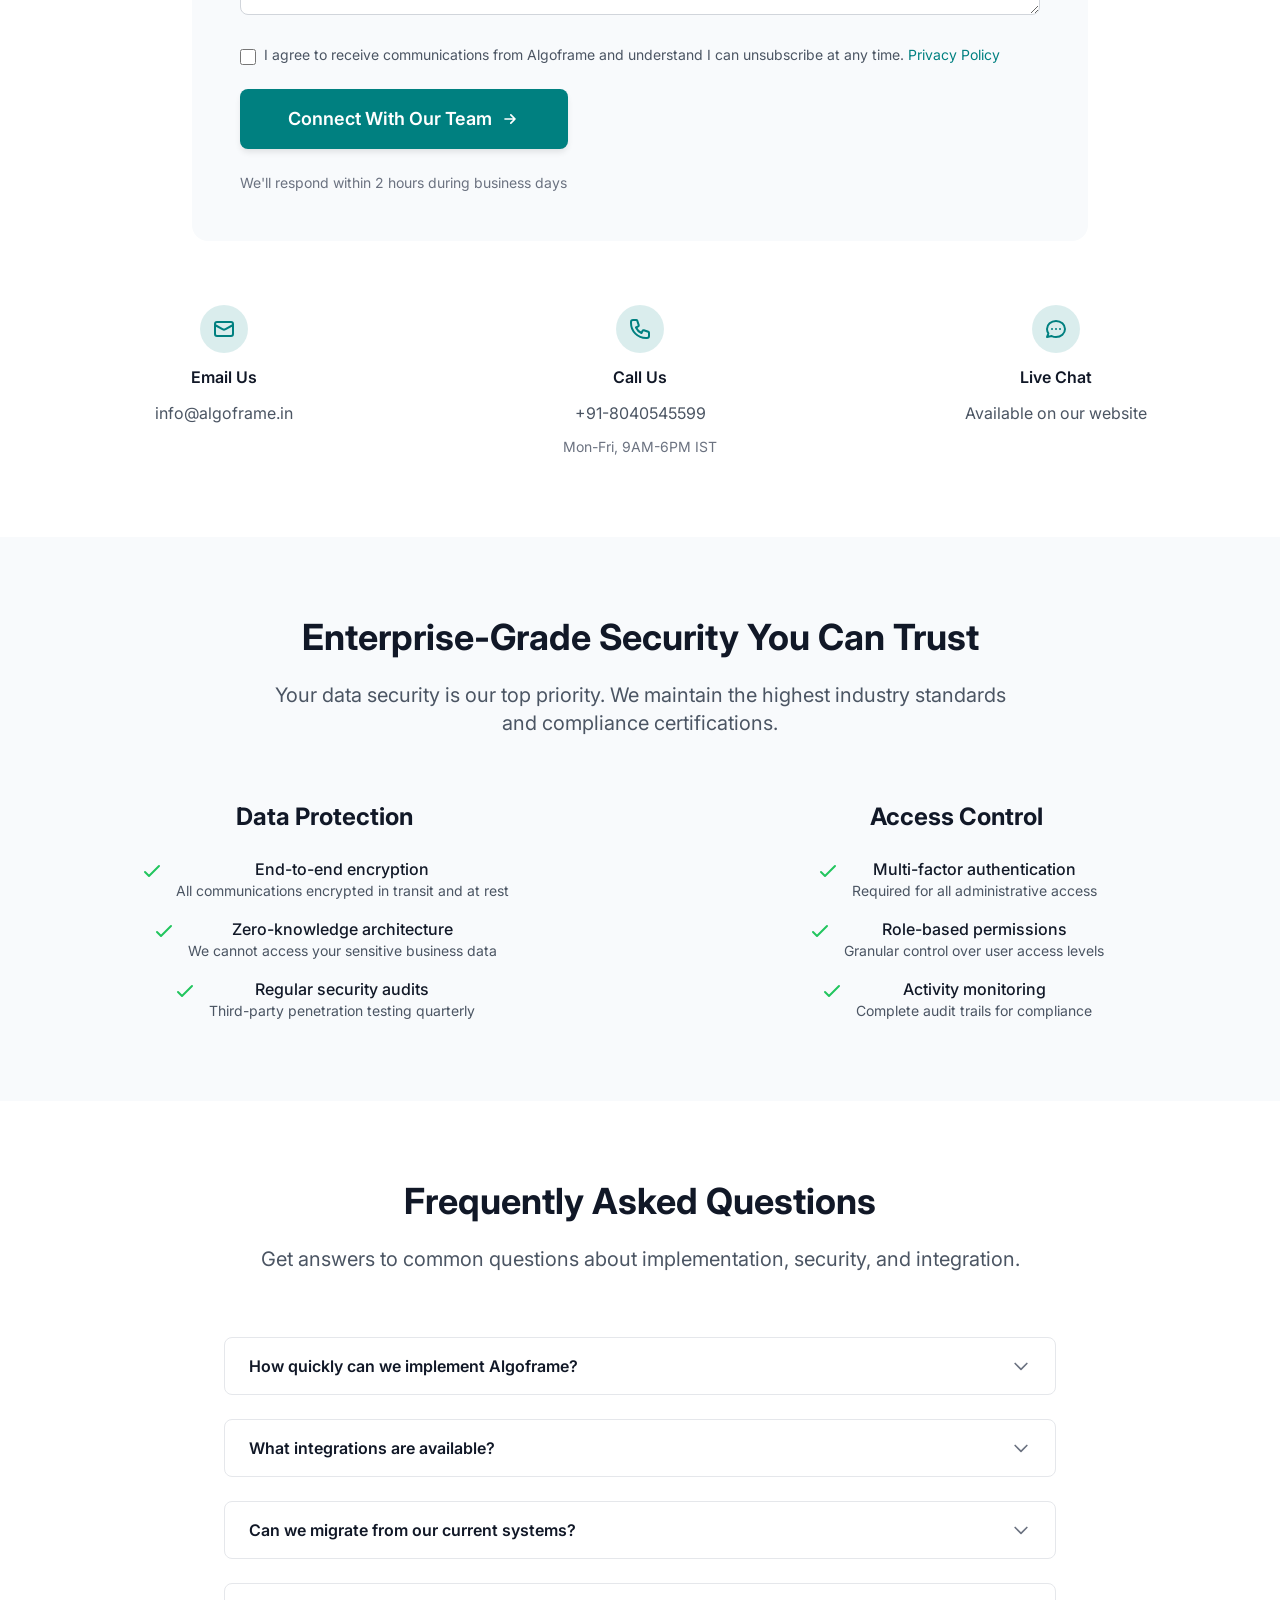
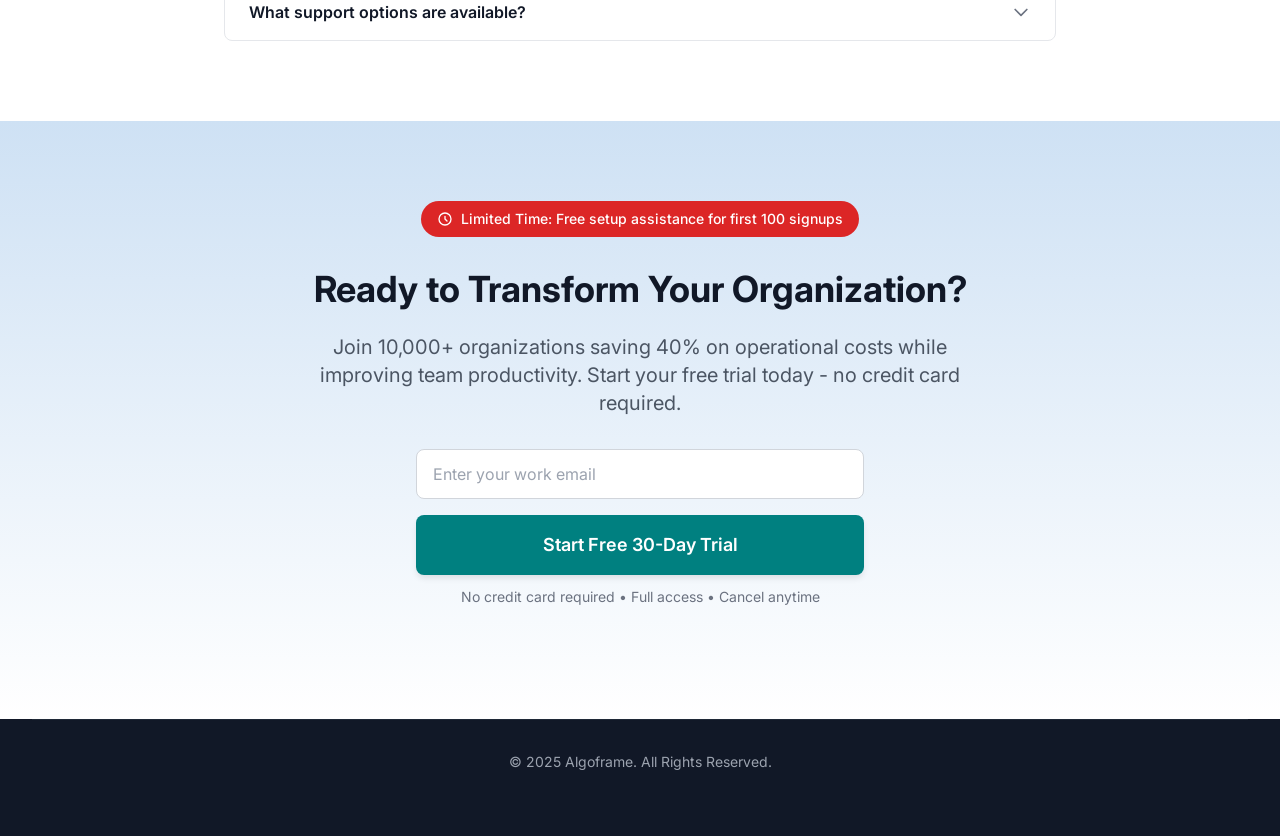
==== commit 65217647: "banner ui fixes" ====
--- a/index.html
+++ b/index.html
@@ -73,12 +73,12 @@
             </svg>
         </div>
     
-        <div class="relative max-w-7xl mx-auto px-4 sm:px-6 lg:px-8 pt-20 pb-16 flex justify-center items-center min-h-screen">
+        <div class="relative max-w-7xl mx-auto px-4 sm:px-6 lg:px-8 pb-16 flex justify-center items-center min-h-screen">
             <div class="grid lg:grid-cols-2 gap-12 items-center">
                 <!-- Left Column - Content -->
                 <div class="space-y-8">
                     <div class="space-y-6">
-                        <h1 id="hero-title" class="text-4xl md:text-5xl lg:text-6xl font-bold text-gray-900 leading-tight">
+                        <h1 id="hero-title" class="text-4xl md:text-5xl lg:text-6xl font-bold text-gray-900 leading-tight [lang=zh]:leading-snug">
                             <span id="hero-title-part1" class="block" data-en="One Platform for" data-zh="一站式平台 实现">
                                 One Platform for
                             </span>
@@ -145,7 +145,6 @@
                             </div>
                             <div class="flex space-x-2">
                                 <button class="px-3 py-1 text-xs bg-primary text-white rounded-full" id="video-tab" data-en="Video" data-zh="视频">Video</button>
-                                <button class="px-3 py-1 text-xs bg-gray-200 text-gray-600 rounded-full" id="hrms-tab" data-en="HRMS" data-zh="人力管理系统">HRMS</button>
                             </div>
                         </div>
     
@@ -163,9 +162,11 @@
                                 <!-- Buttons icons remain unchanged -->
                             </div>
                         </div>
-    
+                        <div class="flex space-x-2 justify-end">
+                            <button class="px-3 py-1 text-xs bg-primary text-white rounded-full mb-3" id="hrms-tab" data-en="HRMS" data-zh="人力管理系统">HRMS</button>
+                        </div>
                         <!-- HRMS View -->
-                        <div id="hrms-view" class="hidden space-y-4">
+                        <div id="hrms-view" class="space-y-4">
                             <div class="grid grid-cols-3 gap-4 text-center">
                                 <div class="bg-success-50 p-3 rounded-lg">
                                     <div class="text-2xl font-bold text-success-600">247</div>
@@ -1484,6 +1485,7 @@
 <script>
   const langToggle = document.getElementById('lang-toggle');
   const currentLang = document.getElementById('current-lang');
+  const heroTitle = document.getElementById('hero-title');
   let isChinese = false;
 
   langToggle.addEventListener('click', () => {
@@ -1496,6 +1498,11 @@
 
     // Update current language display
     currentLang.textContent = isChinese ? 'ZH' : 'EN';
+    if (isChinese) {
+      heroTitle.classList.add('leading-snug');
+    } else {
+      heroTitle.classList.remove('leading-snug');
+    }
   });
 </script>
   
--- a/css/main.css
+++ b/css/main.css
@@ -1002,6 +1002,10 @@
   justify-content: center;
 }
 
+.justify-end{
+  justify-content: end;
+}
+
 .justify-between{
   justify-content: space-between;
 }
@@ -1493,6 +1497,10 @@
 
 .leading-relaxed{
   line-height: 1.625;
+}
+
+.leading-snug{
+  line-height: 1.4!important;
 }
 
 .leading-tight{
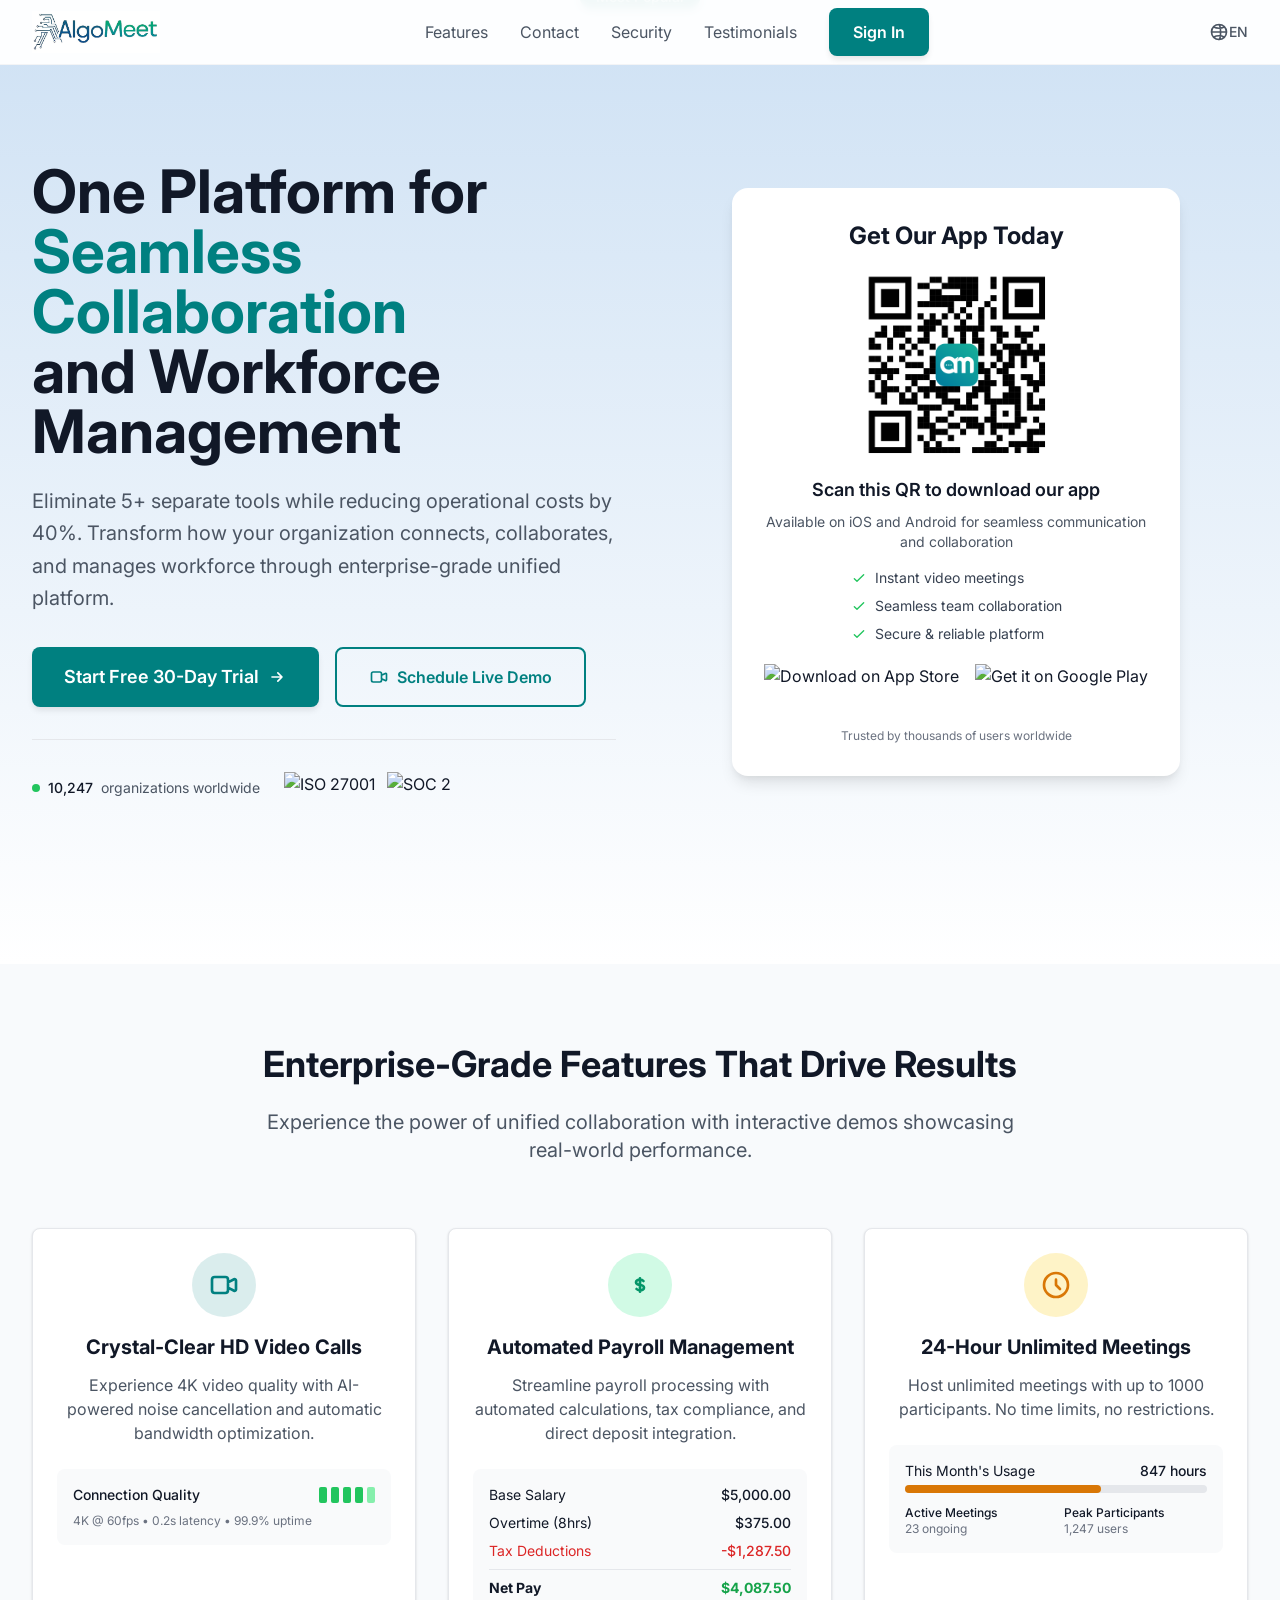
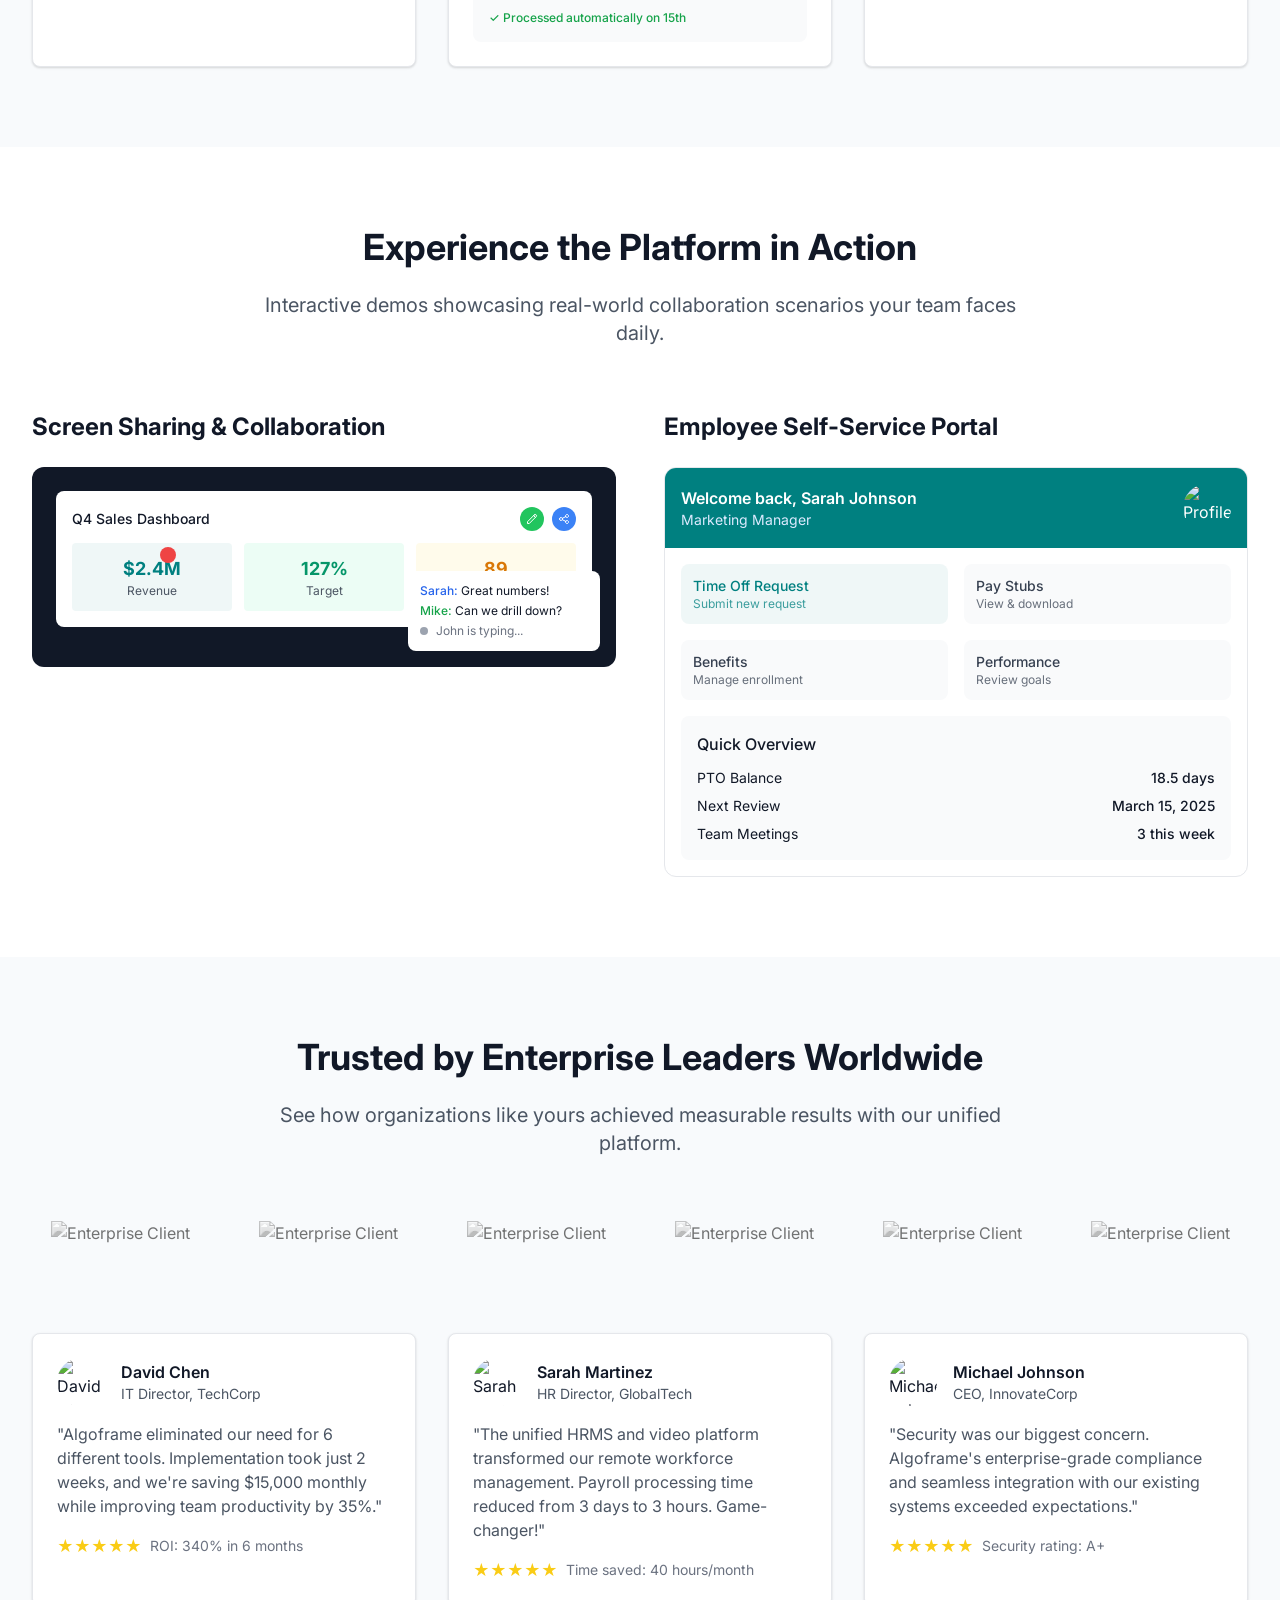
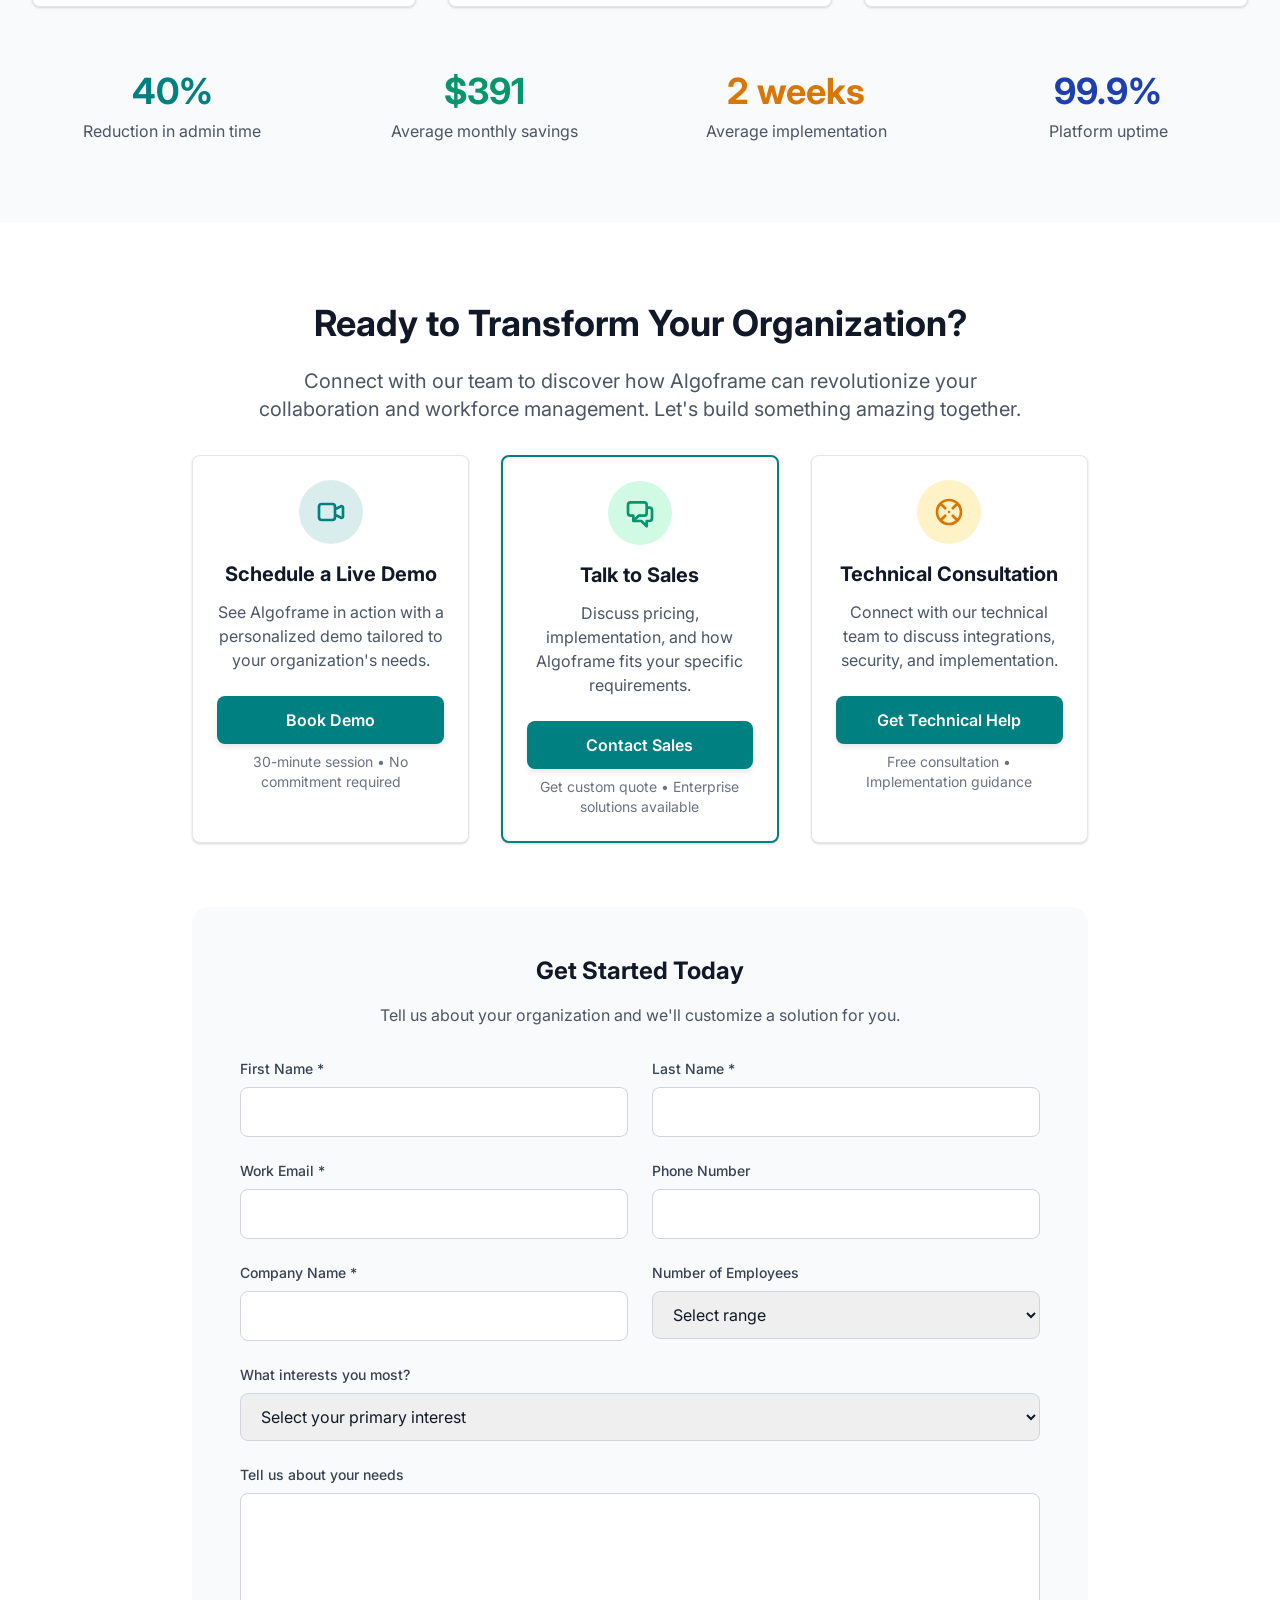
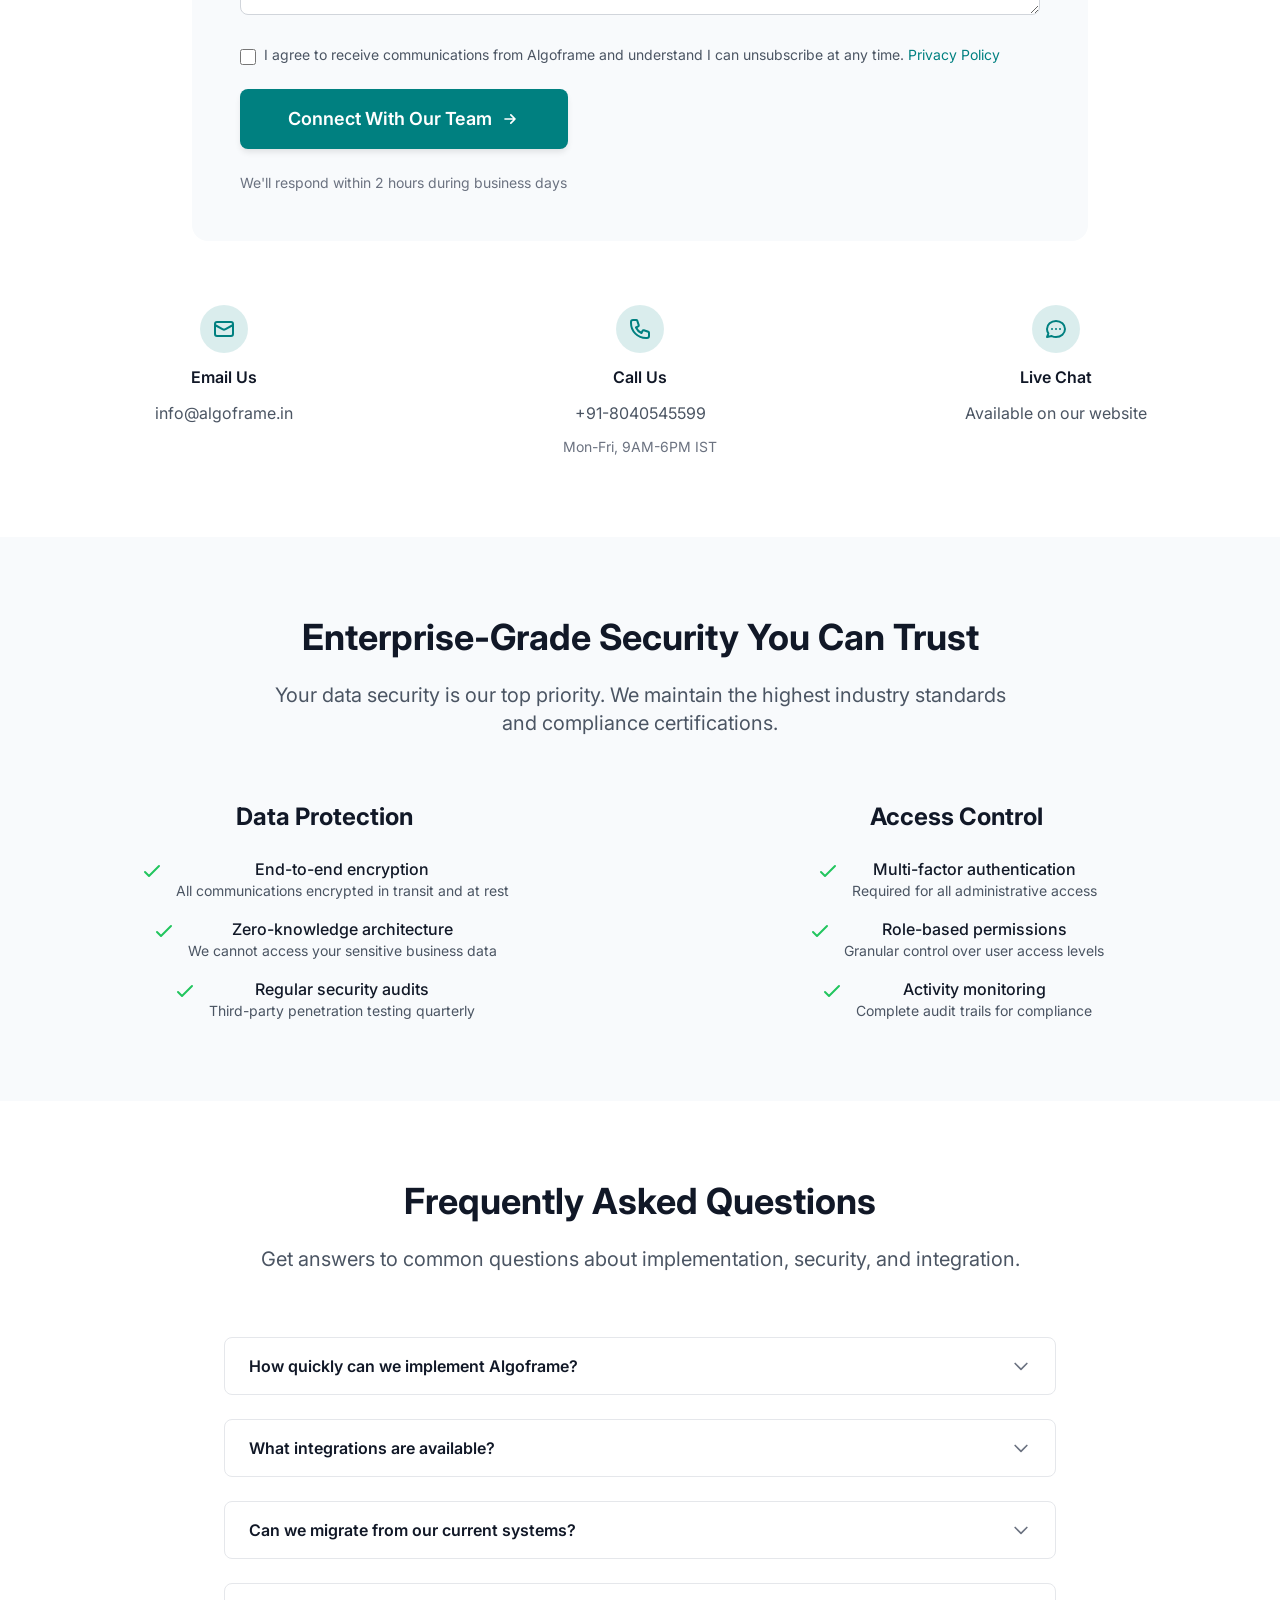
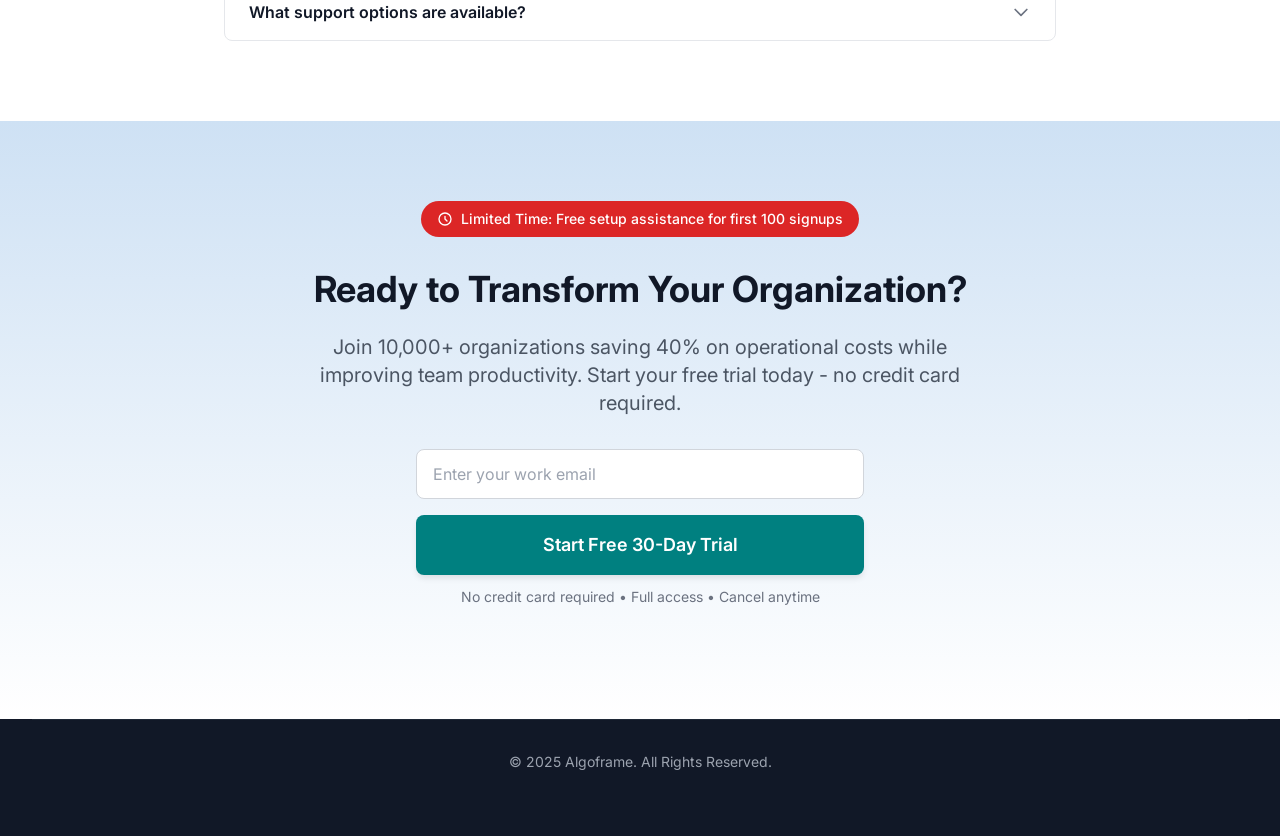
==== commit 758cc47b: "Qr code init" ====
--- a/index.html
+++ b/index.html
@@ -27,14 +27,14 @@
             </div>
             
             <!-- Desktop Navigation -->
-            <div class="flex-1 flex justify-center space-x-8 hidden md:flex">
+            <div class="flex-1 flex justify-center items-center space-x-8 hidden md:flex">
                 <a href="#features" class="text-gray-600 hover:text-primary transition-colors" data-en="Features" data-zh="功能">Features</a>
                 <a href="#contact" class="text-gray-600 hover:text-primary transition-colors" data-en="Contact" data-zh="联系我们">Contact</a>
                 <a href="#security" class="text-gray-600 hover:text-primary transition-colors" data-en="Security" data-zh="安全">Security</a>
                 <a href="#testimonials" class="text-gray-600 hover:text-primary transition-colors" data-en="Testimonials" data-zh="客户评价">Testimonials</a>
-                <button class="text-gray-600 hover:text-primary transition-colors hidden" data-en="Sign In" data-zh="登录">Sign In</button>
+                <a href="https://app.algoframe.in/" class="btn-primary text-white transition-colors" target="_blank" data-en="Sign In" data-zh="登录">Sign In</a>
                 <button class="btn-primary hidden" data-en="Start Free Trial" data-zh="免费试用">Start Free Trial</button>
-              </div>
+            </div>
             
             <!-- Mobile Menu Button -->
             <div class="flex items-center space-x-4">
@@ -99,23 +99,23 @@
     
                     <!-- CTAs -->
                     <div class="flex flex-col sm:flex-row gap-4">
-                        <button id="cta-trial" class="btn-primary text-lg px-8 py-4 flex items-center justify-center group" 
+                        <a href='#contactSection' id="cta-trial" class="btn-primary text-lg px-8 py-4 flex items-center justify-center group" 
                                 data-en="Start Free 30-Day Trial" 
                                 data-zh="开始免费30天试用">
                             Start Free 30-Day Trial
                             <svg class="ml-2 h-5 w-5 group-hover:translate-x-1 transition-transform" fill="none" stroke="currentColor" viewBox="0 0 24 24">
                               <path stroke-linecap="round" stroke-linejoin="round" stroke-width="2" d="M13 7l5 5m0 0l-5 5m5-5H6"/>
                             </svg>
-                        </button>
+                        </a>
     
-                        <button id="cta-demo" class="border-2 border-primary text-primary font-semibold px-8 py-4 rounded-lg hover:bg-primary hover:text-white transition-all duration-200 flex items-center justify-center" 
+                        <a href='#contactSection' id="cta-demo" class="border-2 border-primary text-primary font-semibold px-8 py-4 rounded-lg hover:bg-primary hover:text-white transition-all duration-200 flex items-center justify-center" 
                                 data-en="Schedule Live Demo" 
                                 data-zh="安排实时演示">
                             <svg class="mr-2 h-5 w-5" fill="none" stroke="currentColor" viewBox="0 0 24 24">
                               <path stroke-linecap="round" stroke-linejoin="round" stroke-width="2" d="M15 10l4.553-2.276A1 1 0 0121 8.618v6.764a1 1 0 01-1.447.894L15 14M5 18h8a2 2 0 002-2V8a2 2 0 00-2-2H5a2 2 0 00-2 2v8a2 2 0 002 2z"/>
                             </svg>
                             Schedule Live Demo
-                        </button>
+                        </a>
                     </div>
     
                     <!-- Trust Indicators -->
@@ -135,72 +135,106 @@
                 </div>
     
                 <!-- Right Column - Platform Preview -->
-                <div class="relative">
-                    <div class="bg-white rounded-2xl shadow-elevated p-6 transform hover:scale-105 transition-transform duration-300">
-                        <div class="flex items-center justify-between mb-4">
-                            <div class="flex space-x-2">
-                                <div class="w-3 h-3 bg-red-500 rounded-full"></div>
-                                <div class="w-3 h-3 bg-yellow-500 rounded-full"></div>
-                                <div class="w-3 h-3 bg-green-500 rounded-full"></div>
-                            </div>
-                            <div class="flex space-x-2">
-                                <button class="px-3 py-1 text-xs bg-primary text-white rounded-full" id="video-tab" data-en="Video" data-zh="视频">Video</button>
-                            </div>
-                        </div>
-    
-                        <!-- Video Conference View -->
-                        <div id="video-view" class="space-y-4">
-                            <div class="grid grid-cols-2 gap-2">
-                                <div class="bg-gray-900 rounded-lg aspect-video flex items-center justify-center">
-                                    <img src="https://images.unsplash.com/photo-1507003211169-0a1dd7228f2d?q=80&w=150&h=100" alt="User 1" class="w-16 h-16 rounded-full" />
-                                </div>
-                                <div class="bg-gray-900 rounded-lg aspect-video flex items-center justify-center">
-                                    <img src="https://images.pexels.com/photos/774909/pexels-photo-774909.jpeg?auto=compress&cs=tinysrgb&w=150&h=100" alt="User 2" class="w-16 h-16 rounded-full" />
-                                </div>
-                            </div>
-                            <div class="flex justify-center space-x-4">
-                                <!-- Buttons icons remain unchanged -->
-                            </div>
-                        </div>
-                        <div class="flex space-x-2 justify-end">
-                            <button class="px-3 py-1 text-xs bg-primary text-white rounded-full mb-3" id="hrms-tab" data-en="HRMS" data-zh="人力管理系统">HRMS</button>
-                        </div>
-                        <!-- HRMS View -->
-                        <div id="hrms-view" class="space-y-4">
-                            <div class="grid grid-cols-3 gap-4 text-center">
-                                <div class="bg-success-50 p-3 rounded-lg">
-                                    <div class="text-2xl font-bold text-success-600">247</div>
-                                    <div class="text-xs text-gray-600" id="activeEmployees" data-en="Active Employees" data-zh="在职员工">Active Employees</div>
-                                </div>
-                                <div class="bg-primary-50 p-3 rounded-lg">
-                                    <div class="text-2xl font-bold text-primary-600">98%</div>
-                                    <div class="text-xs text-gray-600" id="attendanceRate" data-en="Attendance Rate" data-zh="出勤率">Attendance Rate</div>
-                                </div>
-                                <div class="bg-warning-50 p-3 rounded-lg">
-                                    <div class="text-2xl font-bold text-warning-600">12</div>
-                                    <div class="text-xs text-gray-600" id="pendingReviews" data-en="Pending Reviews" data-zh="待审核事项">Pending Reviews</div>
-                                </div>
-                            </div>
-                            <div class="space-y-2">
-                                <div class="flex justify-between items-center p-2 bg-gray-50 rounded">
-                                    <span class="text-sm" id="payroll" data-en="Payroll Processing" data-zh="薪资处理">Payroll Processing</span>
-                                    <span class="text-xs text-green-600">Automated</span>
-                                </div>
-                                <div class="flex justify-between items-center p-2 bg-gray-50 rounded">
-                                    <span class="text-sm" id="leaveRequests" data-en="Leave Requests" data-zh="请假申请">Leave Requests</span>
-                                    <span class="text-xs text-blue-600">3 Pending</span>
-                                </div>
-                            </div>
-                        </div>
-                    </div>
-    
-                    <!-- Floating Elements -->
-                    <div class="absolute -top-4 -right-4 bg-white rounded-full p-3 shadow-lg animate-pulse-slow">
-                        <svg class="h-6 w-6 text-green-500" fill="none" stroke="currentColor" viewBox="0 0 24 24">
-                            <path stroke-linecap="round" stroke-linejoin="round" stroke-width="2" d="M5 13l4 4L19 7"/>
-                        </svg>
-                    </div>
-                </div>
+
+                <div class="flex flex-col items-center justify-center p-6 bg-white rounded-2xl shadow-elevated hidden">
+                    <!-- QR Code -->
+                    <img src="/images/QRCodeGradient.png" alt="QR Code to Download App" class="w-48 h-48 mb-4 hidden" />
+                    <img src="/images/QRCode.png" alt="QR Code to Download App" class="w-48 h-48 mb-4" />
+                  
+                    <!-- Heading -->
+                    <p class="text-lg font-semibold text-gray-900" 
+                       data-en="Scan this QR to download our app" 
+                       data-zh="扫描此二维码下载我们的应用">
+                      Scan this QR to download our app
+                    </p>
+                  
+                    <!-- Subheading -->
+                    <p class="text-sm text-gray-600 text-center max-w-xs mt-2"
+                       data-en="Available on iOS and Android for seamless communication and collaboration"
+                       data-zh="适用于 iOS 和 Android，畅享无缝沟通与协作">
+                      Available on iOS and Android for seamless communication and collaboration
+                    </p>
+                  
+                    <!-- App Store & Play Store Links -->
+                    <div class="flex space-x-4 mt-4">
+                      <a href="https://apps.apple.com/us/app/algomeet/id6749310887" target="_blank">
+                        <img src="https://developer.apple.com/assets/elements/badges/download-on-the-app-store.svg" 
+                             alt="Download on App Store" class="h-12" />
+                      </a>
+                      <a href="https://play.google.com/store/apps/details?id=in.algoframe.algomeet" target="_blank">
+                        <img src="https://upload.wikimedia.org/wikipedia/commons/7/78/Google_Play_Store_badge_EN.svg" 
+                             alt="Get it on Google Play" class="h-12" />
+                      </a>
+                    </div>
+                </div>
+                <div class="flex flex-col items-center justify-center p-8 bg-white rounded-2xl shadow-elevated max-w-md mx-auto">
+                    <!-- Title -->
+                    <h2 class="text-2xl font-bold text-gray-900 mb-4"
+                        data-en="Get Our App Today"
+                        data-zh="立即下载我们的应用">
+                      Get Our App Today
+                    </h2>
+                  
+                    <!-- QR Code -->
+                    <img src="/images/QRCodeGradient.png" alt="QR Code to Download App" class="w-48 h-48 mb-4 hidden" />
+                    <img src="/images/QRCode.png" alt="QR Code to Download App" class="w-48 h-48 mb-4" />
+                  
+                    <!-- Heading -->
+                    <p class="text-lg font-semibold text-gray-900" 
+                       data-en="Scan this QR to download our app" 
+                       data-zh="扫描此二维码下载我们的应用">
+                      Scan this QR to download our app
+                    </p>
+                  
+                    <!-- Subheading -->
+                    <p class="text-sm text-gray-600 text-center max-w-xs mt-2"
+                       data-en="Available on iOS and Android for seamless communication and collaboration"
+                       data-zh="适用于 iOS 和 Android，畅享无缝沟通与协作">
+                      Available on iOS and Android for seamless communication and collaboration
+                    </p>
+                  
+                    <!-- Feature Highlights -->
+                    <ul class="mt-4 space-y-2 text-sm text-gray-700">
+                      <li class="flex items-center space-x-2">
+                        <svg class="w-4 h-4 text-green-500" fill="none" stroke="currentColor" stroke-width="2" viewBox="0 0 24 24">
+                          <path stroke-linecap="round" stroke-linejoin="round" d="M5 13l4 4L19 7"/>
+                        </svg>
+                        <span data-en="Instant video meetings" data-zh="即时视频会议">Instant video meetings</span>
+                      </li>
+                      <li class="flex items-center space-x-2">
+                        <svg class="w-4 h-4 text-green-500" fill="none" stroke="currentColor" stroke-width="2" viewBox="0 0 24 24">
+                          <path stroke-linecap="round" stroke-linejoin="round" d="M5 13l4 4L19 7"/>
+                        </svg>
+                        <span data-en="Seamless team collaboration" data-zh="无缝团队协作">Seamless team collaboration</span>
+                      </li>
+                      <li class="flex items-center space-x-2">
+                        <svg class="w-4 h-4 text-green-500" fill="none" stroke="currentColor" stroke-width="2" viewBox="0 0 24 24">
+                          <path stroke-linecap="round" stroke-linejoin="round" d="M5 13l4 4L19 7"/>
+                        </svg>
+                        <span data-en="Secure & reliable platform" data-zh="安全可靠的平台">Secure & reliable platform</span>
+                      </li>
+                    </ul>
+                  
+                    <!-- App Store & Play Store Links -->
+                    <div class="flex space-x-4 mt-6">
+                      <a href="https://apps.apple.com/us/app/algomeet/id6749310887" target="_blank">
+                        <img src="https://developer.apple.com/assets/elements/badges/download-on-the-app-store.svg" 
+                             alt="Download on App Store" class="h-12" />
+                      </a>
+                      <a href="https://play.google.com/store/apps/details?id=in.algoframe.algomeet" target="_blank">
+                        <img src="https://upload.wikimedia.org/wikipedia/commons/7/78/Google_Play_Store_badge_EN.svg" 
+                             alt="Get it on Google Play" class="h-12" />
+                      </a>
+                    </div>
+                  
+                    <!-- Footer Note -->
+                    <p class="text-xs text-gray-500 mt-4 text-center"
+                       data-en="Trusted by thousands of users worldwide"
+                       data-zh="受到全球数千用户的信赖">
+                      Trusted by thousands of users worldwide
+                    </p>
+                  </div>
+                  
             </div>
         </div>
     </section>
--- a/css/main.css
+++ b/css/main.css
@@ -164,6 +164,7 @@
   /* 6 */
   -webkit-tap-highlight-color: transparent;
   /* 7 */
+  scroll-behavior: smooth;
 }
 
 /*
@@ -786,7 +787,9 @@
 .mt-4{
   margin-top: 1rem;
 }
-
+.mt-6{
+  margin-top: 1.2rem;
+}
 .block{
   display: block;
 }
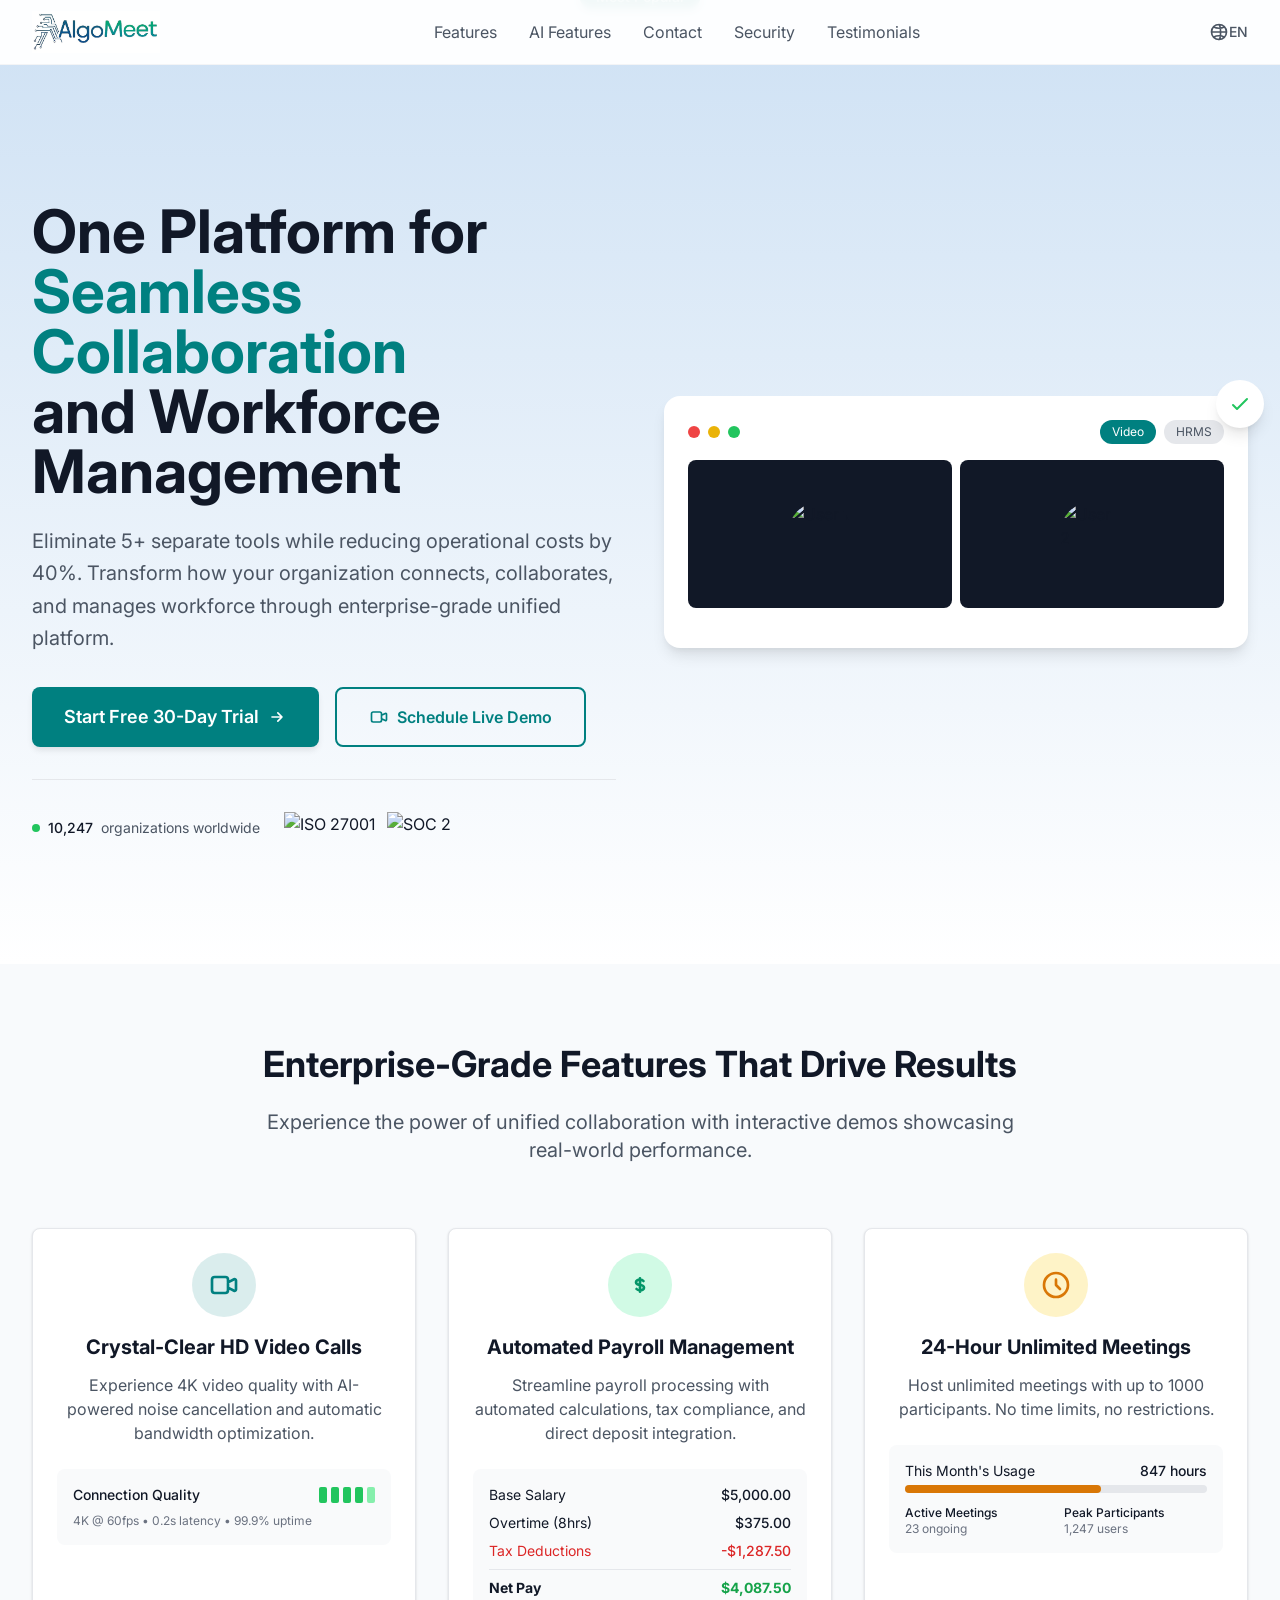
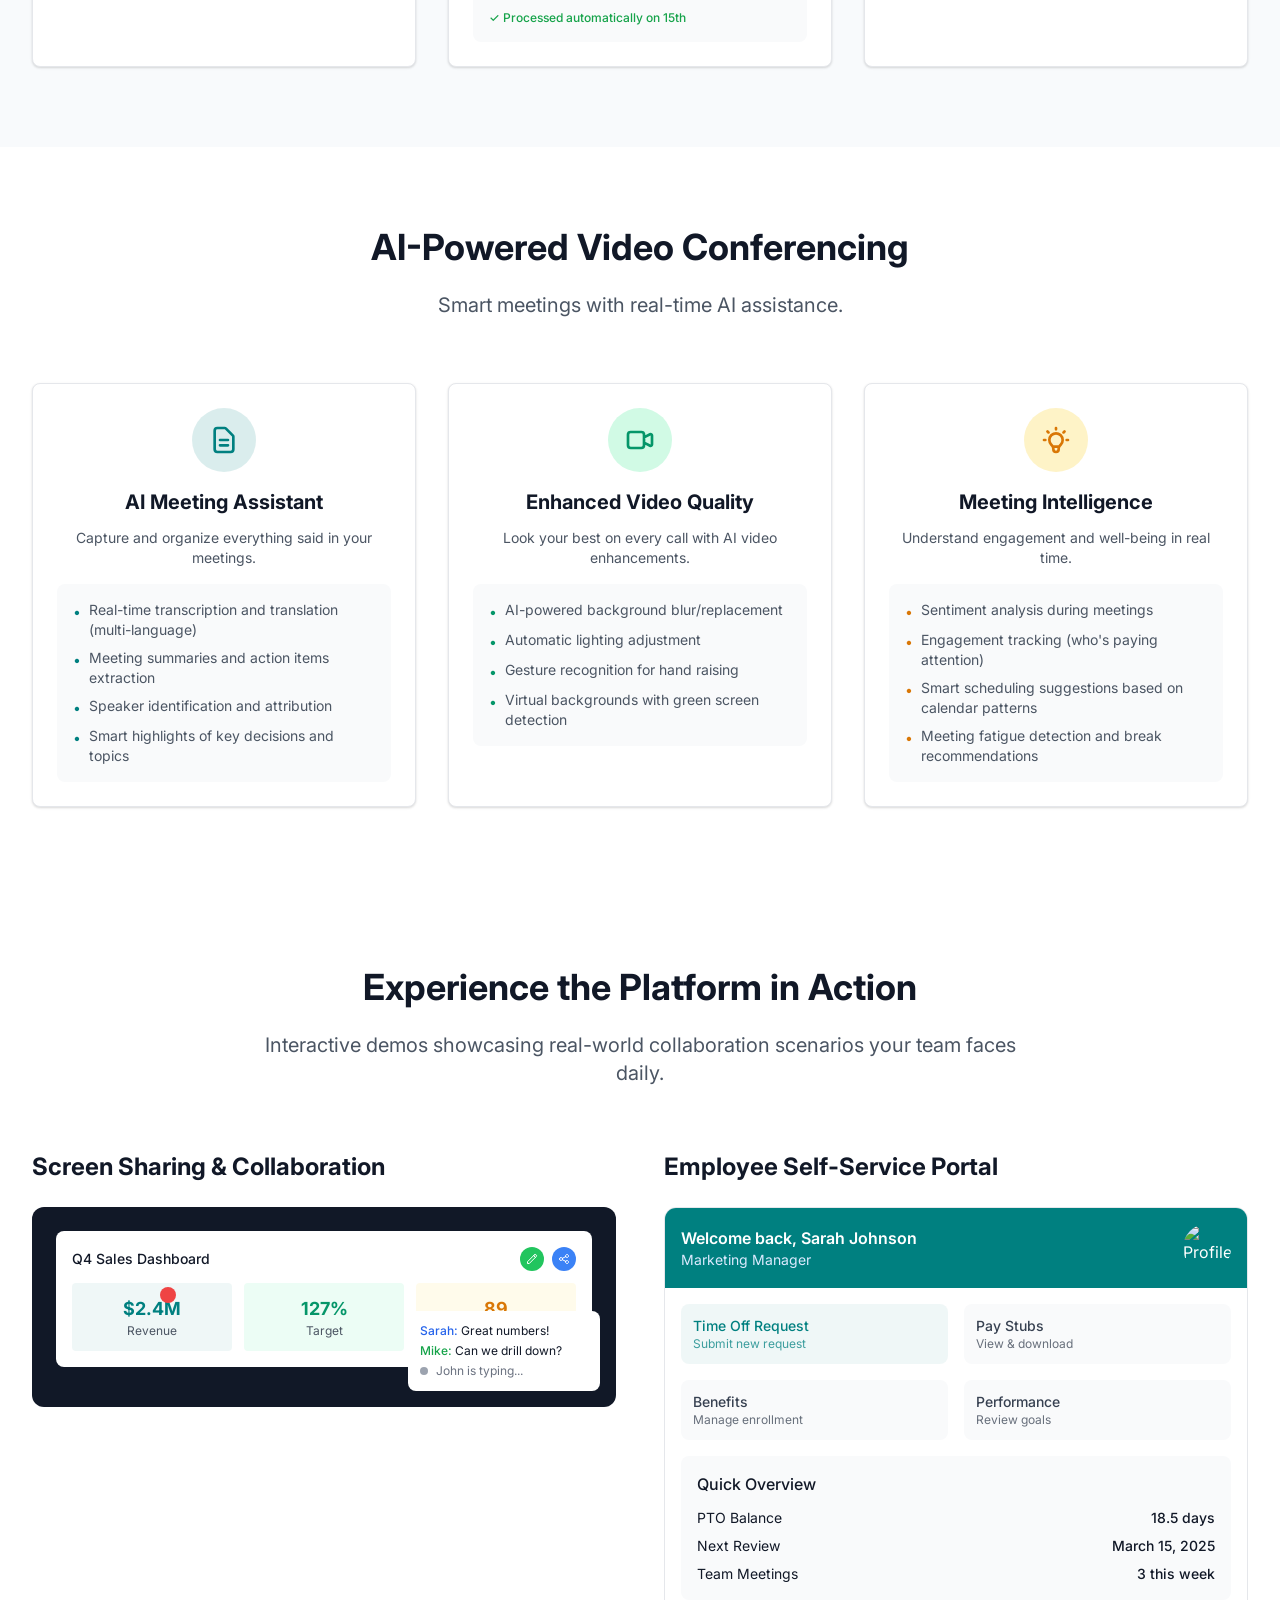
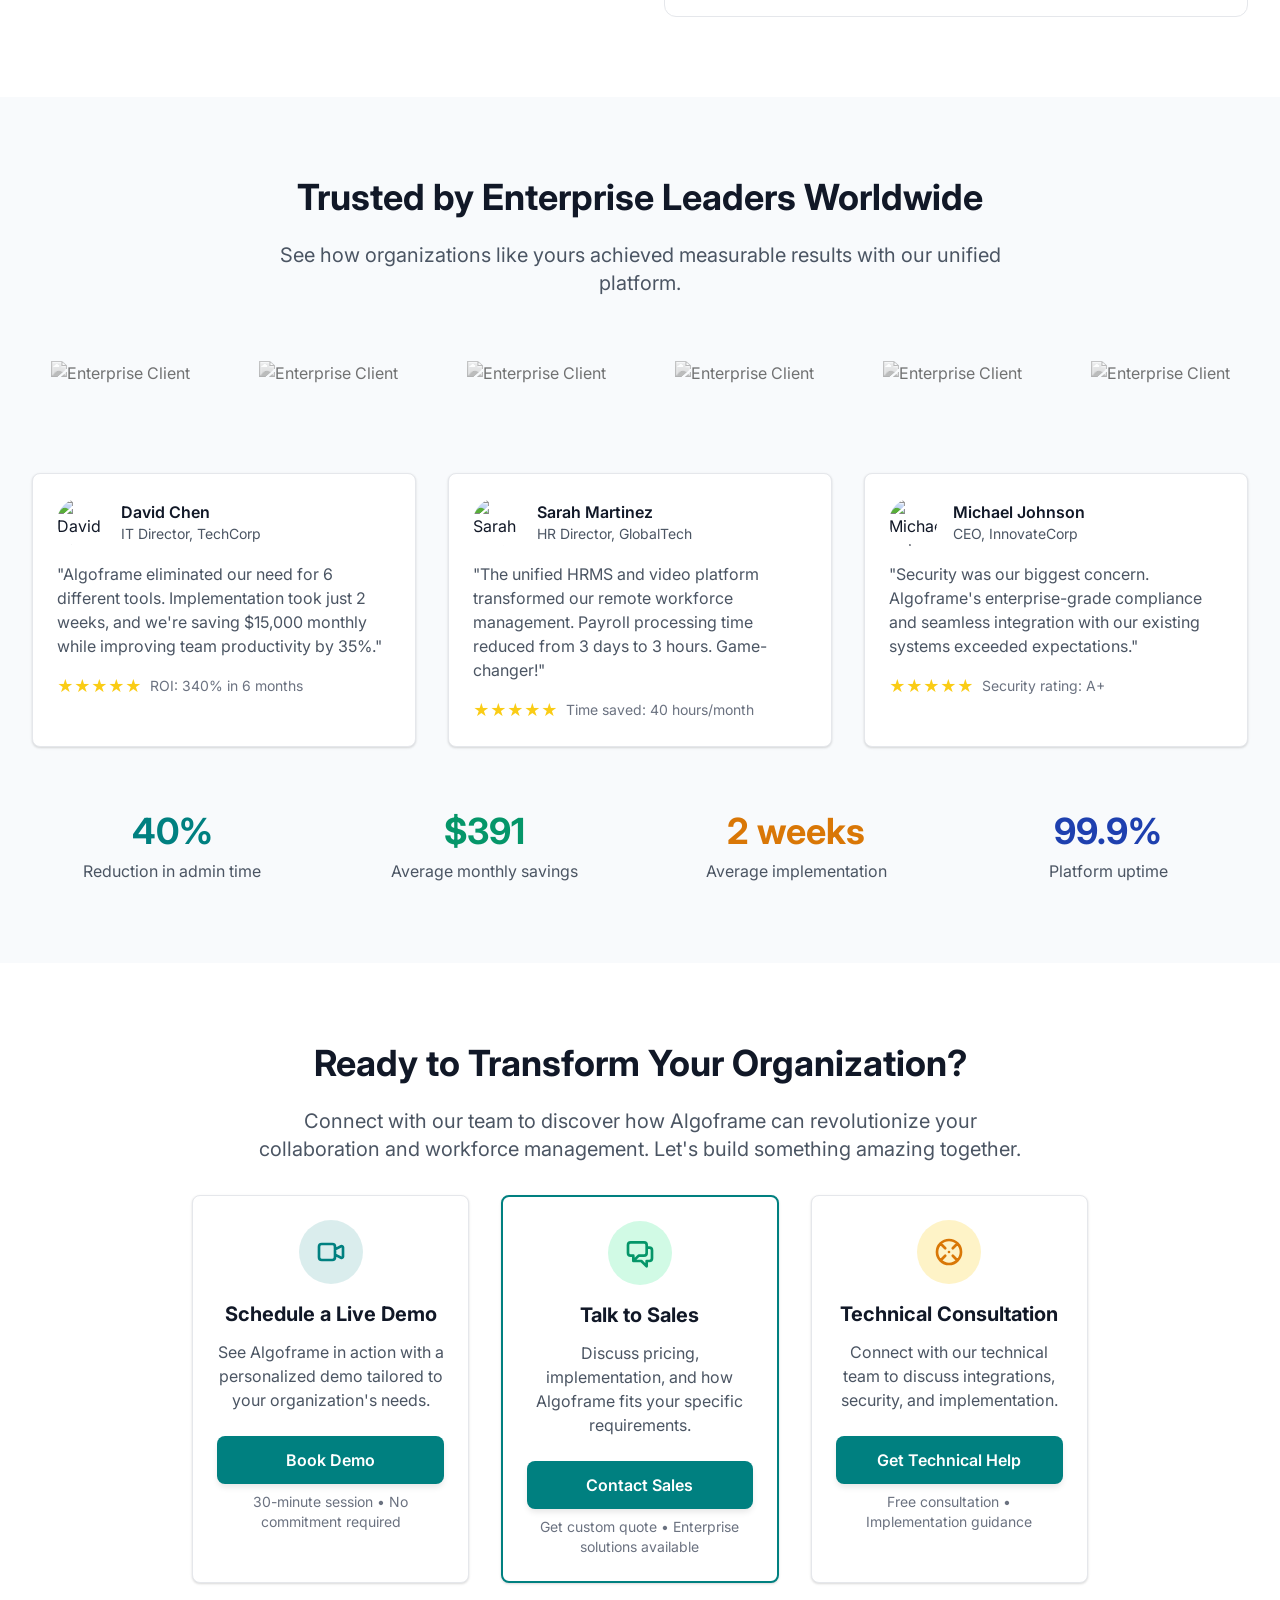
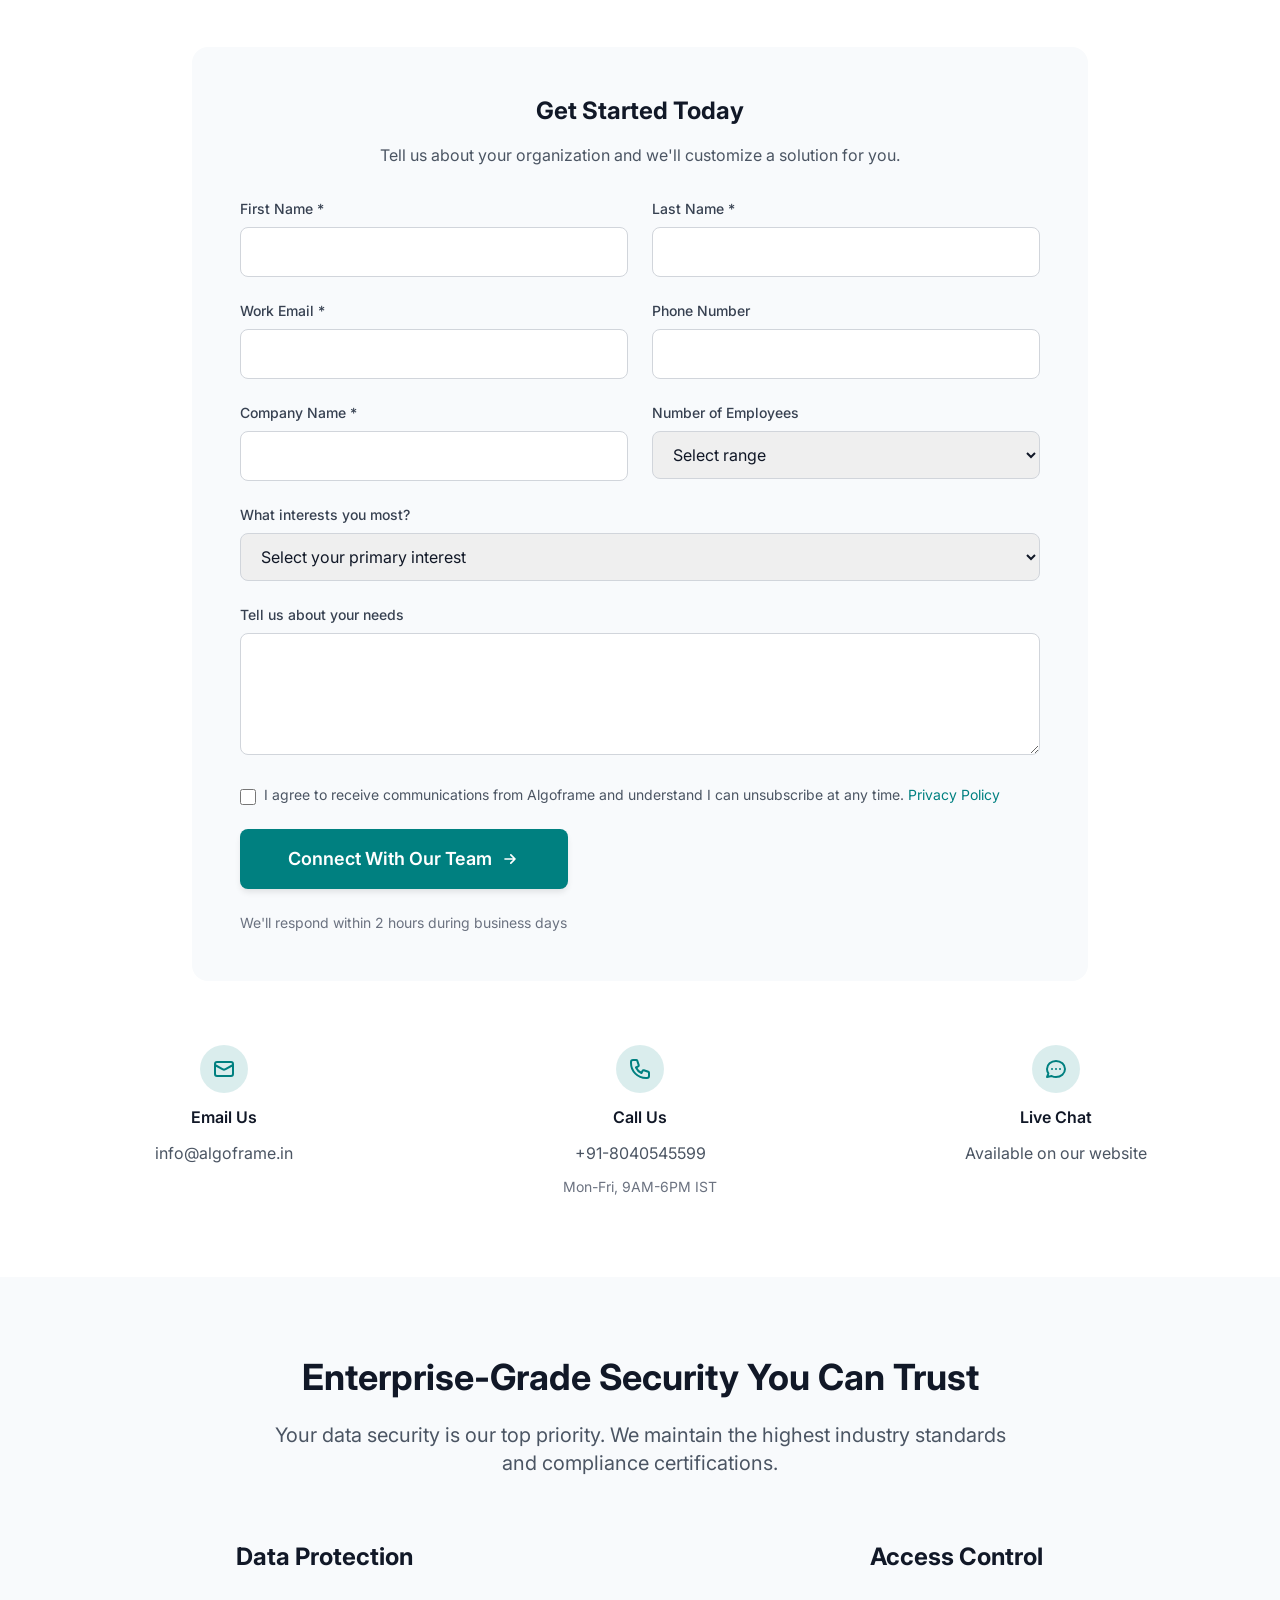
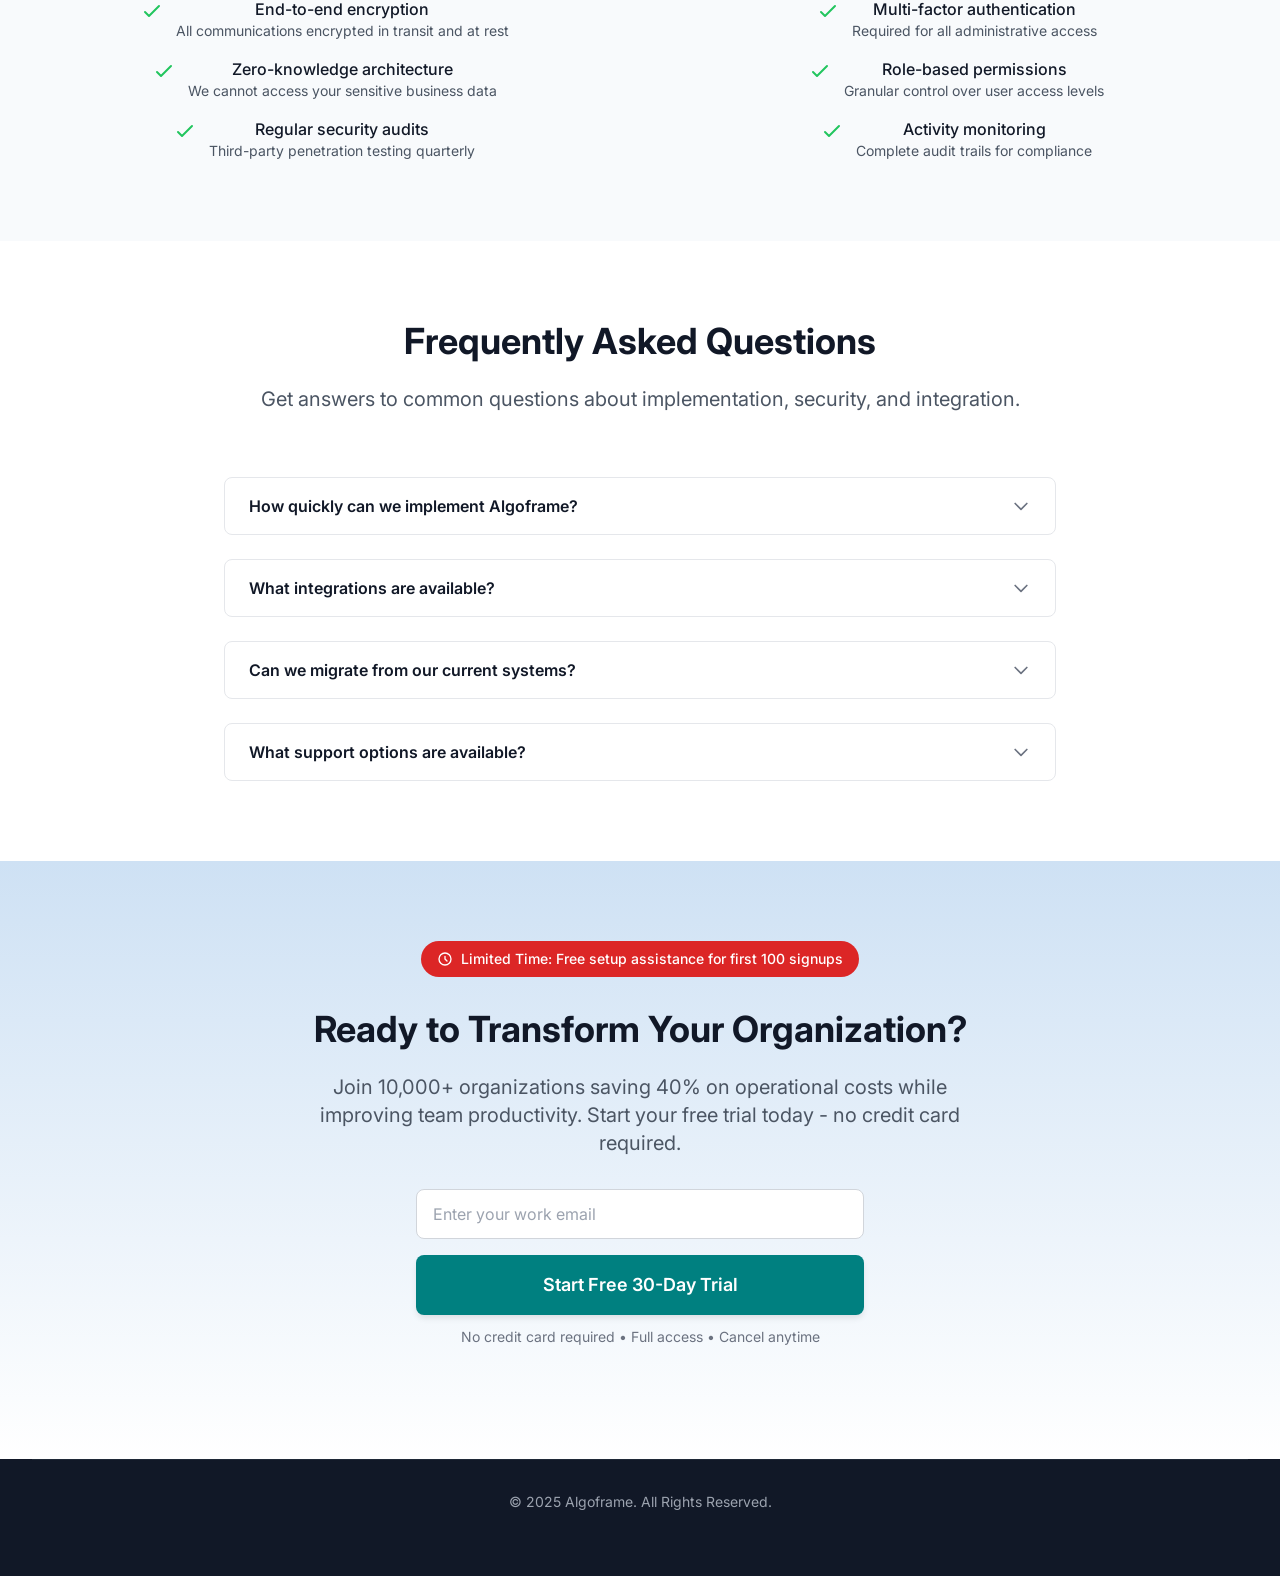
==== commit 1408f5c3: "Add files via upload" ====
--- a/index.html
+++ b/index.html
@@ -27,14 +27,15 @@
             </div>
             
             <!-- Desktop Navigation -->
-            <div class="flex-1 flex justify-center items-center space-x-8 hidden md:flex">
+            <div class="flex-1 flex justify-center space-x-8 hidden md:flex">
                 <a href="#features" class="text-gray-600 hover:text-primary transition-colors" data-en="Features" data-zh="功能">Features</a>
+                <a href="#ai-features" class="text-gray-600 hover:text-primary transition-colors" data-en="AI Features" data-zh="AI功能">AI Features</a>
                 <a href="#contact" class="text-gray-600 hover:text-primary transition-colors" data-en="Contact" data-zh="联系我们">Contact</a>
                 <a href="#security" class="text-gray-600 hover:text-primary transition-colors" data-en="Security" data-zh="安全">Security</a>
                 <a href="#testimonials" class="text-gray-600 hover:text-primary transition-colors" data-en="Testimonials" data-zh="客户评价">Testimonials</a>
-                <a href="https://app.algoframe.in/" class="btn-primary text-white transition-colors" target="_blank" data-en="Sign In" data-zh="登录">Sign In</a>
+                <button class="text-gray-600 hover:text-primary transition-colors hidden" data-en="Sign In" data-zh="登录">Sign In</button>
                 <button class="btn-primary hidden" data-en="Start Free Trial" data-zh="免费试用">Start Free Trial</button>
-            </div>
+              </div>
             
             <!-- Mobile Menu Button -->
             <div class="flex items-center space-x-4">
@@ -73,12 +74,12 @@
             </svg>
         </div>
     
-        <div class="relative max-w-7xl mx-auto px-4 sm:px-6 lg:px-8 pb-16 flex justify-center items-center min-h-screen">
+        <div class="relative max-w-7xl mx-auto px-4 sm:px-6 lg:px-8 pt-20 pb-16 flex justify-center items-center min-h-screen">
             <div class="grid lg:grid-cols-2 gap-12 items-center">
                 <!-- Left Column - Content -->
                 <div class="space-y-8">
                     <div class="space-y-6">
-                        <h1 id="hero-title" class="text-4xl md:text-5xl lg:text-6xl font-bold text-gray-900 leading-tight [lang=zh]:leading-snug">
+                        <h1 id="hero-title" class="text-4xl md:text-5xl lg:text-6xl font-bold text-gray-900 leading-tight">
                             <span id="hero-title-part1" class="block" data-en="One Platform for" data-zh="一站式平台 实现">
                                 One Platform for
                             </span>
@@ -99,23 +100,23 @@
     
                     <!-- CTAs -->
                     <div class="flex flex-col sm:flex-row gap-4">
-                        <a href='#contactSection' id="cta-trial" class="btn-primary text-lg px-8 py-4 flex items-center justify-center group" 
+                        <button id="cta-trial" class="btn-primary text-lg px-8 py-4 flex items-center justify-center group" 
                                 data-en="Start Free 30-Day Trial" 
                                 data-zh="开始免费30天试用">
                             Start Free 30-Day Trial
                             <svg class="ml-2 h-5 w-5 group-hover:translate-x-1 transition-transform" fill="none" stroke="currentColor" viewBox="0 0 24 24">
                               <path stroke-linecap="round" stroke-linejoin="round" stroke-width="2" d="M13 7l5 5m0 0l-5 5m5-5H6"/>
                             </svg>
-                        </a>
-    
-                        <a href='#contactSection' id="cta-demo" class="border-2 border-primary text-primary font-semibold px-8 py-4 rounded-lg hover:bg-primary hover:text-white transition-all duration-200 flex items-center justify-center" 
+                        </button>
+    
+                        <button id="cta-demo" class="border-2 border-primary text-primary font-semibold px-8 py-4 rounded-lg hover:bg-primary hover:text-white transition-all duration-200 flex items-center justify-center" 
                                 data-en="Schedule Live Demo" 
                                 data-zh="安排实时演示">
                             <svg class="mr-2 h-5 w-5" fill="none" stroke="currentColor" viewBox="0 0 24 24">
                               <path stroke-linecap="round" stroke-linejoin="round" stroke-width="2" d="M15 10l4.553-2.276A1 1 0 0121 8.618v6.764a1 1 0 01-1.447.894L15 14M5 18h8a2 2 0 002-2V8a2 2 0 00-2-2H5a2 2 0 00-2 2v8a2 2 0 002 2z"/>
                             </svg>
                             Schedule Live Demo
-                        </a>
+                        </button>
                     </div>
     
                     <!-- Trust Indicators -->
@@ -135,106 +136,71 @@
                 </div>
     
                 <!-- Right Column - Platform Preview -->
-
-                <div class="flex flex-col items-center justify-center p-6 bg-white rounded-2xl shadow-elevated hidden">
-                    <!-- QR Code -->
-                    <img src="/images/QRCodeGradient.png" alt="QR Code to Download App" class="w-48 h-48 mb-4 hidden" />
-                    <img src="/images/QRCode.png" alt="QR Code to Download App" class="w-48 h-48 mb-4" />
-                  
-                    <!-- Heading -->
-                    <p class="text-lg font-semibold text-gray-900" 
-                       data-en="Scan this QR to download our app" 
-                       data-zh="扫描此二维码下载我们的应用">
-                      Scan this QR to download our app
-                    </p>
-                  
-                    <!-- Subheading -->
-                    <p class="text-sm text-gray-600 text-center max-w-xs mt-2"
-                       data-en="Available on iOS and Android for seamless communication and collaboration"
-                       data-zh="适用于 iOS 和 Android，畅享无缝沟通与协作">
-                      Available on iOS and Android for seamless communication and collaboration
-                    </p>
-                  
-                    <!-- App Store & Play Store Links -->
-                    <div class="flex space-x-4 mt-4">
-                      <a href="https://apps.apple.com/us/app/algomeet/id6749310887" target="_blank">
-                        <img src="https://developer.apple.com/assets/elements/badges/download-on-the-app-store.svg" 
-                             alt="Download on App Store" class="h-12" />
-                      </a>
-                      <a href="https://play.google.com/store/apps/details?id=in.algoframe.algomeet" target="_blank">
-                        <img src="https://upload.wikimedia.org/wikipedia/commons/7/78/Google_Play_Store_badge_EN.svg" 
-                             alt="Get it on Google Play" class="h-12" />
-                      </a>
-                    </div>
-                </div>
-                <div class="flex flex-col items-center justify-center p-8 bg-white rounded-2xl shadow-elevated max-w-md mx-auto">
-                    <!-- Title -->
-                    <h2 class="text-2xl font-bold text-gray-900 mb-4"
-                        data-en="Get Our App Today"
-                        data-zh="立即下载我们的应用">
-                      Get Our App Today
-                    </h2>
-                  
-                    <!-- QR Code -->
-                    <img src="/images/QRCodeGradient.png" alt="QR Code to Download App" class="w-48 h-48 mb-4 hidden" />
-                    <img src="/images/QRCode.png" alt="QR Code to Download App" class="w-48 h-48 mb-4" />
-                  
-                    <!-- Heading -->
-                    <p class="text-lg font-semibold text-gray-900" 
-                       data-en="Scan this QR to download our app" 
-                       data-zh="扫描此二维码下载我们的应用">
-                      Scan this QR to download our app
-                    </p>
-                  
-                    <!-- Subheading -->
-                    <p class="text-sm text-gray-600 text-center max-w-xs mt-2"
-                       data-en="Available on iOS and Android for seamless communication and collaboration"
-                       data-zh="适用于 iOS 和 Android，畅享无缝沟通与协作">
-                      Available on iOS and Android for seamless communication and collaboration
-                    </p>
-                  
-                    <!-- Feature Highlights -->
-                    <ul class="mt-4 space-y-2 text-sm text-gray-700">
-                      <li class="flex items-center space-x-2">
-                        <svg class="w-4 h-4 text-green-500" fill="none" stroke="currentColor" stroke-width="2" viewBox="0 0 24 24">
-                          <path stroke-linecap="round" stroke-linejoin="round" d="M5 13l4 4L19 7"/>
-                        </svg>
-                        <span data-en="Instant video meetings" data-zh="即时视频会议">Instant video meetings</span>
-                      </li>
-                      <li class="flex items-center space-x-2">
-                        <svg class="w-4 h-4 text-green-500" fill="none" stroke="currentColor" stroke-width="2" viewBox="0 0 24 24">
-                          <path stroke-linecap="round" stroke-linejoin="round" d="M5 13l4 4L19 7"/>
-                        </svg>
-                        <span data-en="Seamless team collaboration" data-zh="无缝团队协作">Seamless team collaboration</span>
-                      </li>
-                      <li class="flex items-center space-x-2">
-                        <svg class="w-4 h-4 text-green-500" fill="none" stroke="currentColor" stroke-width="2" viewBox="0 0 24 24">
-                          <path stroke-linecap="round" stroke-linejoin="round" d="M5 13l4 4L19 7"/>
-                        </svg>
-                        <span data-en="Secure & reliable platform" data-zh="安全可靠的平台">Secure & reliable platform</span>
-                      </li>
-                    </ul>
-                  
-                    <!-- App Store & Play Store Links -->
-                    <div class="flex space-x-4 mt-6">
-                      <a href="https://apps.apple.com/us/app/algomeet/id6749310887" target="_blank">
-                        <img src="https://developer.apple.com/assets/elements/badges/download-on-the-app-store.svg" 
-                             alt="Download on App Store" class="h-12" />
-                      </a>
-                      <a href="https://play.google.com/store/apps/details?id=in.algoframe.algomeet" target="_blank">
-                        <img src="https://upload.wikimedia.org/wikipedia/commons/7/78/Google_Play_Store_badge_EN.svg" 
-                             alt="Get it on Google Play" class="h-12" />
-                      </a>
-                    </div>
-                  
-                    <!-- Footer Note -->
-                    <p class="text-xs text-gray-500 mt-4 text-center"
-                       data-en="Trusted by thousands of users worldwide"
-                       data-zh="受到全球数千用户的信赖">
-                      Trusted by thousands of users worldwide
-                    </p>
-                  </div>
-                  
+                <div class="relative">
+                    <div class="bg-white rounded-2xl shadow-elevated p-6 transform hover:scale-105 transition-transform duration-300">
+                        <div class="flex items-center justify-between mb-4">
+                            <div class="flex space-x-2">
+                                <div class="w-3 h-3 bg-red-500 rounded-full"></div>
+                                <div class="w-3 h-3 bg-yellow-500 rounded-full"></div>
+                                <div class="w-3 h-3 bg-green-500 rounded-full"></div>
+                            </div>
+                            <div class="flex space-x-2">
+                                <button class="px-3 py-1 text-xs bg-primary text-white rounded-full" id="video-tab" data-en="Video" data-zh="视频">Video</button>
+                                <button class="px-3 py-1 text-xs bg-gray-200 text-gray-600 rounded-full" id="hrms-tab" data-en="HRMS" data-zh="人力管理系统">HRMS</button>
+                            </div>
+                        </div>
+    
+                        <!-- Video Conference View -->
+                        <div id="video-view" class="space-y-4">
+                            <div class="grid grid-cols-2 gap-2">
+                                <div class="bg-gray-900 rounded-lg aspect-video flex items-center justify-center">
+                                    <img src="https://images.unsplash.com/photo-1507003211169-0a1dd7228f2d?q=80&w=150&h=100" alt="User 1" class="w-16 h-16 rounded-full" />
+                                </div>
+                                <div class="bg-gray-900 rounded-lg aspect-video flex items-center justify-center">
+                                    <img src="https://images.pexels.com/photos/774909/pexels-photo-774909.jpeg?auto=compress&cs=tinysrgb&w=150&h=100" alt="User 2" class="w-16 h-16 rounded-full" />
+                                </div>
+                            </div>
+                            <div class="flex justify-center space-x-4">
+                                <!-- Buttons icons remain unchanged -->
+                            </div>
+                        </div>
+    
+                        <!-- HRMS View -->
+                        <div id="hrms-view" class="hidden space-y-4">
+                            <div class="grid grid-cols-3 gap-4 text-center">
+                                <div class="bg-success-50 p-3 rounded-lg">
+                                    <div class="text-2xl font-bold text-success-600">247</div>
+                                    <div class="text-xs text-gray-600" id="activeEmployees" data-en="Active Employees" data-zh="在职员工">Active Employees</div>
+                                </div>
+                                <div class="bg-primary-50 p-3 rounded-lg">
+                                    <div class="text-2xl font-bold text-primary-600">98%</div>
+                                    <div class="text-xs text-gray-600" id="attendanceRate" data-en="Attendance Rate" data-zh="出勤率">Attendance Rate</div>
+                                </div>
+                                <div class="bg-warning-50 p-3 rounded-lg">
+                                    <div class="text-2xl font-bold text-warning-600">12</div>
+                                    <div class="text-xs text-gray-600" id="pendingReviews" data-en="Pending Reviews" data-zh="待审核事项">Pending Reviews</div>
+                                </div>
+                            </div>
+                            <div class="space-y-2">
+                                <div class="flex justify-between items-center p-2 bg-gray-50 rounded">
+                                    <span class="text-sm" id="payroll" data-en="Payroll Processing" data-zh="薪资处理">Payroll Processing</span>
+                                    <span class="text-xs text-green-600">Automated</span>
+                                </div>
+                                <div class="flex justify-between items-center p-2 bg-gray-50 rounded">
+                                    <span class="text-sm" id="leaveRequests" data-en="Leave Requests" data-zh="请假申请">Leave Requests</span>
+                                    <span class="text-xs text-blue-600">3 Pending</span>
+                                </div>
+                            </div>
+                        </div>
+                    </div>
+    
+                    <!-- Floating Elements -->
+                    <div class="absolute -top-4 -right-4 bg-white rounded-full p-3 shadow-lg animate-pulse-slow">
+                        <svg class="h-6 w-6 text-green-500" fill="none" stroke="currentColor" viewBox="0 0 24 24">
+                            <path stroke-linecap="round" stroke-linejoin="round" stroke-width="2" d="M5 13l4 4L19 7"/>
+                        </svg>
+                    </div>
+                </div>
             </div>
         </div>
     </section>
@@ -485,7 +451,106 @@
     </div>
 </section>
 
-      
+    <!-- Video Conferencing AI Section -->
+<section id="ai-features" class="py-20 bg-white">
+    <div class="max-w-7xl mx-auto px-4 sm:px-6 lg:px-8">
+        <div class="text-center mb-16">
+            <h2 class="text-3xl md:text-4xl font-bold text-gray-900 mb-6"
+                data-en="AI-Powered Video Conferencing"
+                data-zh="AI驱动的视频会议">
+                AI-Powered Video Conferencing
+            </h2>
+            <p class="text-xl text-gray-600 max-w-3xl mx-auto"
+                data-en="Smart meetings with real-time AI assistance."
+                data-zh="实时AI助力的智能会议。">
+                Smart meetings with real-time AI assistance.
+            </p>
+        </div>
+
+        <div class="grid md:grid-cols-3 gap-8">
+            <!-- AI Meeting Assistant -->
+            <div class="card group hover:shadow-elevated transition-all duration-300">
+                <div class="text-center mb-4">
+                    <div class="w-16 h-16 bg-primary-100 rounded-full flex items-center justify-center mx-auto mb-4 group-hover:bg-primary-200 transition-colors">
+                        <svg class="h-8 w-8 text-primary" fill="none" stroke="currentColor" viewBox="0 0 24 24">
+                            <path stroke-linecap="round" stroke-linejoin="round" stroke-width="2" d="M9 12h6m-6 4h6m2 5H7a2 2 0 01-2-2V5a2 2 0 012-2h5.586a1 1 0 01.707.293l5.414 5.414a1 1 0 01.293.707V19a2 2 0 01-2 2z"/>
+                        </svg>
+                    </div>
+                    <h3 class="text-xl font-bold text-gray-900 mb-3"
+                        data-en="AI Meeting Assistant"
+                        data-zh="AI会议助手">
+                        AI Meeting Assistant
+                    </h3>
+                    <p class="text-gray-600 text-sm mb-4"
+                        data-en="Capture and organize everything said in your meetings."
+                        data-zh="捕捉并整理会议中的全部内容。">
+                        Capture and organize everything said in your meetings.
+                    </p>
+                </div>
+                <ul class="space-y-2 text-sm text-gray-600 bg-gray-50 p-4 rounded-lg">
+                    <li class="flex items-start gap-2"><span class="text-primary mt-0.5">•</span> Real-time transcription and translation (multi-language)</li>
+                    <li class="flex items-start gap-2"><span class="text-primary mt-0.5">•</span> Meeting summaries and action items extraction</li>
+                    <li class="flex items-start gap-2"><span class="text-primary mt-0.5">•</span> Speaker identification and attribution</li>
+                    <li class="flex items-start gap-2"><span class="text-primary mt-0.5">•</span> Smart highlights of key decisions and topics</li>
+                </ul>
+            </div>
+
+            <!-- Enhanced Video Quality -->
+            <div class="card group hover:shadow-elevated transition-all duration-300">
+                <div class="text-center mb-4">
+                    <div class="w-16 h-16 bg-success-100 rounded-full flex items-center justify-center mx-auto mb-4 group-hover:bg-success-200 transition-colors">
+                        <svg class="h-8 w-8 text-success" fill="none" stroke="currentColor" viewBox="0 0 24 24">
+                            <path stroke-linecap="round" stroke-linejoin="round" stroke-width="2" d="M15 10l4.553-2.276A1 1 0 0121 8.618v6.764a1 1 0 01-1.447.894L15 14M5 18h8a2 2 0 002-2V8a2 2 0 00-2-2H5a2 2 0 00-2 2v8a2 2 0 002 2z"/>
+                        </svg>
+                    </div>
+                    <h3 class="text-xl font-bold text-gray-900 mb-3"
+                        data-en="Enhanced Video Quality"
+                        data-zh="增强视频画质">
+                        Enhanced Video Quality
+                    </h3>
+                    <p class="text-gray-600 text-sm mb-4"
+                        data-en="Look your best on every call with AI video enhancements."
+                        data-zh="借助AI视频增强，在每次通话中展现最佳状态。">
+                        Look your best on every call with AI video enhancements.
+                    </p>
+                </div>
+                <ul class="space-y-2 text-sm text-gray-600 bg-gray-50 p-4 rounded-lg">
+                    <li class="flex items-start gap-2"><span class="text-success mt-0.5">•</span> AI-powered background blur/replacement</li>
+                    <li class="flex items-start gap-2"><span class="text-success mt-0.5">•</span> Automatic lighting adjustment</li>
+                    <li class="flex items-start gap-2"><span class="text-success mt-0.5">•</span> Gesture recognition for hand raising</li>
+                    <li class="flex items-start gap-2"><span class="text-success mt-0.5">•</span> Virtual backgrounds with green screen detection</li>
+                </ul>
+            </div>
+
+            <!-- Meeting Intelligence -->
+            <div class="card group hover:shadow-elevated transition-all duration-300">
+                <div class="text-center mb-4">
+                    <div class="w-16 h-16 bg-warning-100 rounded-full flex items-center justify-center mx-auto mb-4 group-hover:bg-warning-200 transition-colors">
+                        <svg class="h-8 w-8 text-warning" fill="none" stroke="currentColor" viewBox="0 0 24 24">
+                            <path stroke-linecap="round" stroke-linejoin="round" stroke-width="2" d="M9.663 17h4.673M12 3v1m6.364 1.636l-.707.707M21 12h-1M4 12H3m3.343-5.657l-.707-.707m2.828 9.9a5 5 0 117.072 0l-.548.547A3.374 3.374 0 0014 18.469V19a2 2 0 11-4 0v-.531c0-.895-.356-1.754-.988-2.386l-.548-.547z"/>
+                        </svg>
+                    </div>
+                    <h3 class="text-xl font-bold text-gray-900 mb-3"
+                        data-en="Meeting Intelligence"
+                        data-zh="会议智能">
+                        Meeting Intelligence
+                    </h3>
+                    <p class="text-gray-600 text-sm mb-4"
+                        data-en="Understand engagement and well-being in real time."
+                        data-zh="实时了解参与度与参会者状态。">
+                        Understand engagement and well-being in real time.
+                    </p>
+                </div>
+                <ul class="space-y-2 text-sm text-gray-600 bg-gray-50 p-4 rounded-lg">
+                    <li class="flex items-start gap-2"><span class="text-warning mt-0.5">•</span> Sentiment analysis during meetings</li>
+                    <li class="flex items-start gap-2"><span class="text-warning mt-0.5">•</span> Engagement tracking (who's paying attention)</li>
+                    <li class="flex items-start gap-2"><span class="text-warning mt-0.5">•</span> Smart scheduling suggestions based on calendar patterns</li>
+                    <li class="flex items-start gap-2"><span class="text-warning mt-0.5">•</span> Meeting fatigue detection and break recommendations</li>
+                </ul>
+            </div>
+        </div>
+    </div>
+</section>
 
     <!-- Interactive Feature Demonstration -->
 <section class="py-20 bg-white" id="Experiences">
@@ -1329,6 +1394,7 @@
                 <div>
                     <h4 class="font-semibold mb-4">Product</h4>
                     <ul class="space-y-2 text-gray-400">
+                        <li><a href="#ai-features" class="hover:text-white transition-colors">AI Meeting Features</a></li>
                         <li><a href="javascript:void(0)" class="hover:text-white transition-colors">Video Conferencing</a></li>
                         <li><a href="javascript:void(0)" class="hover:text-white transition-colors">HRMS Platform</a></li>
                         <li><a href="javascript:void(0)" class="hover:text-white transition-colors">Integrations</a></li>
@@ -1519,7 +1585,6 @@
 <script>
   const langToggle = document.getElementById('lang-toggle');
   const currentLang = document.getElementById('current-lang');
-  const heroTitle = document.getElementById('hero-title');
   let isChinese = false;
 
   langToggle.addEventListener('click', () => {
@@ -1532,11 +1597,6 @@
 
     // Update current language display
     currentLang.textContent = isChinese ? 'ZH' : 'EN';
-    if (isChinese) {
-      heroTitle.classList.add('leading-snug');
-    } else {
-      heroTitle.classList.remove('leading-snug');
-    }
   });
 </script>
   
--- a/css/main.css
+++ b/css/main.css
@@ -164,7 +164,6 @@
   /* 6 */
   -webkit-tap-highlight-color: transparent;
   /* 7 */
-  scroll-behavior: smooth;
 }
 
 /*
@@ -787,9 +786,7 @@
 .mt-4{
   margin-top: 1rem;
 }
-.mt-6{
-  margin-top: 1.2rem;
-}
+
 .block{
   display: block;
 }
@@ -1003,10 +1000,6 @@
 
 .justify-center{
   justify-content: center;
-}
-
-.justify-end{
-  justify-content: end;
 }
 
 .justify-between{
@@ -1500,10 +1493,6 @@
 
 .leading-relaxed{
   line-height: 1.625;
-}
-
-.leading-snug{
-  line-height: 1.4!important;
 }
 
 .leading-tight{
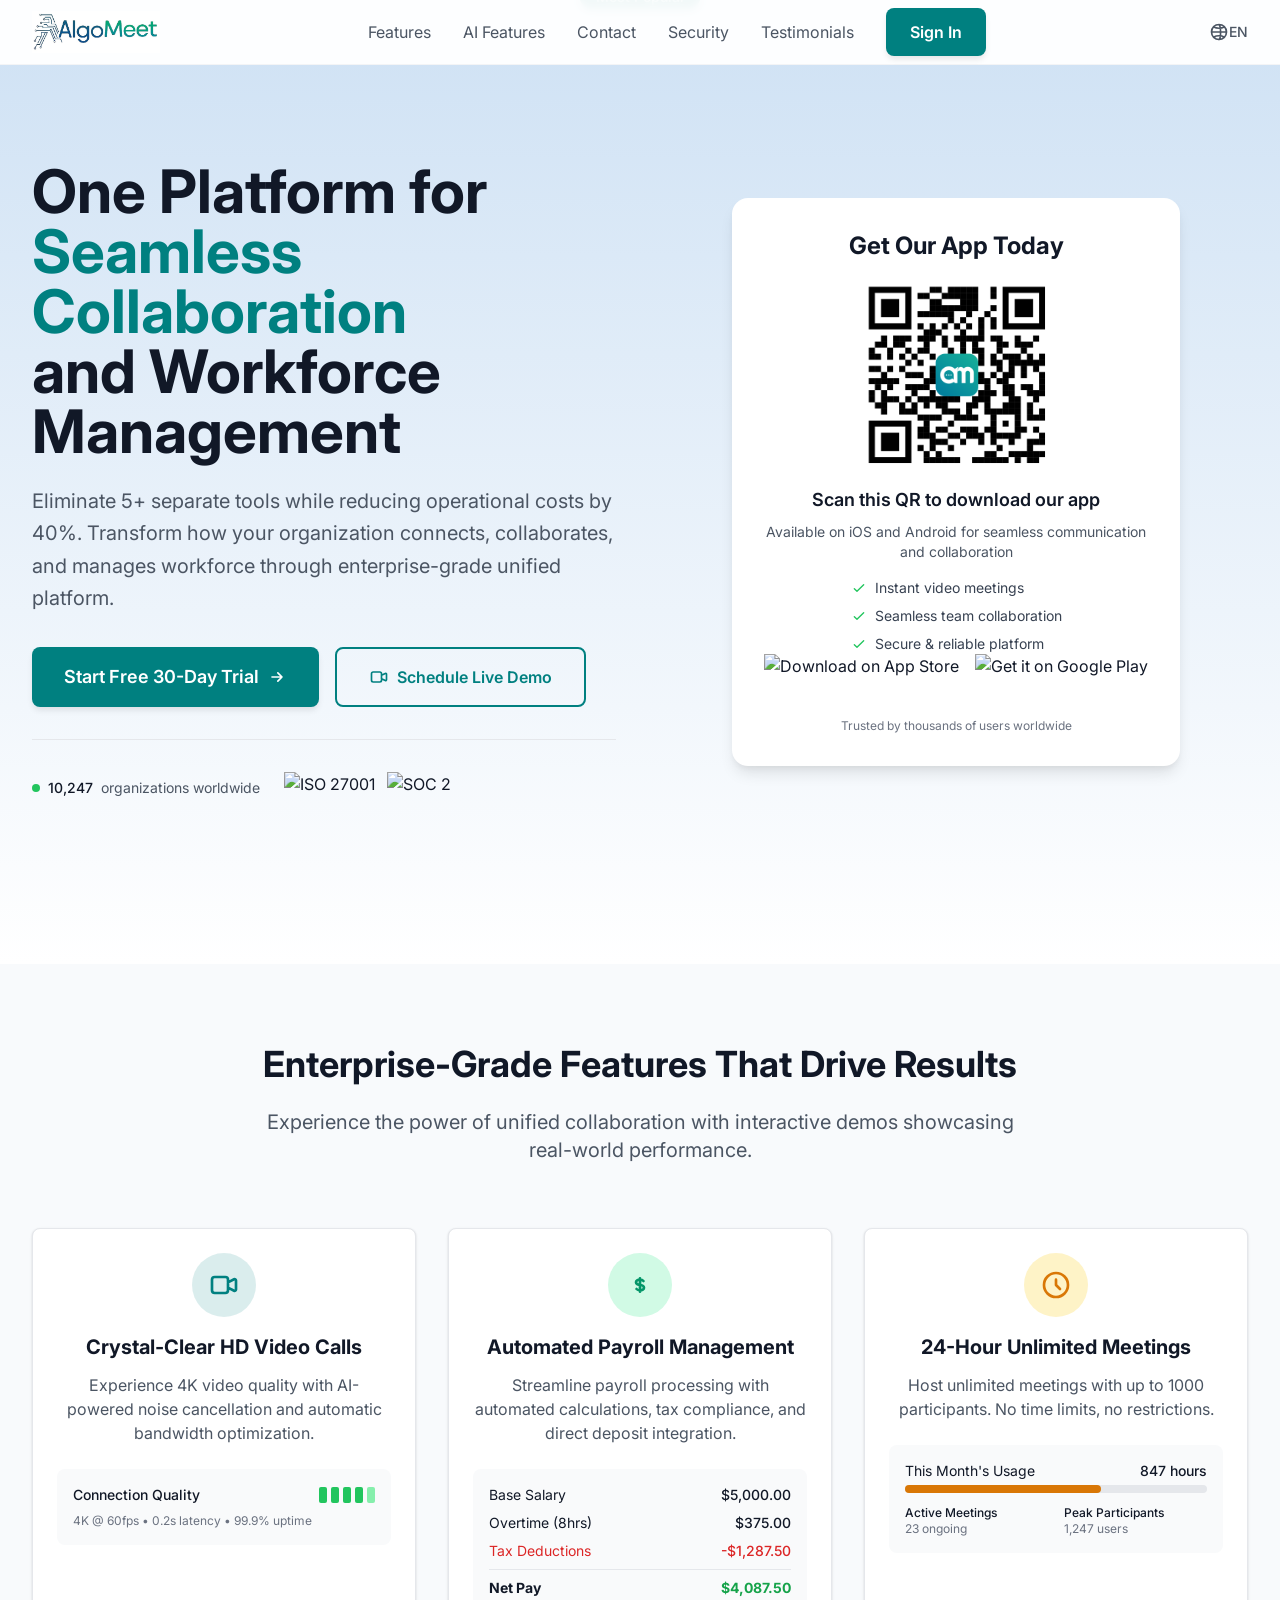
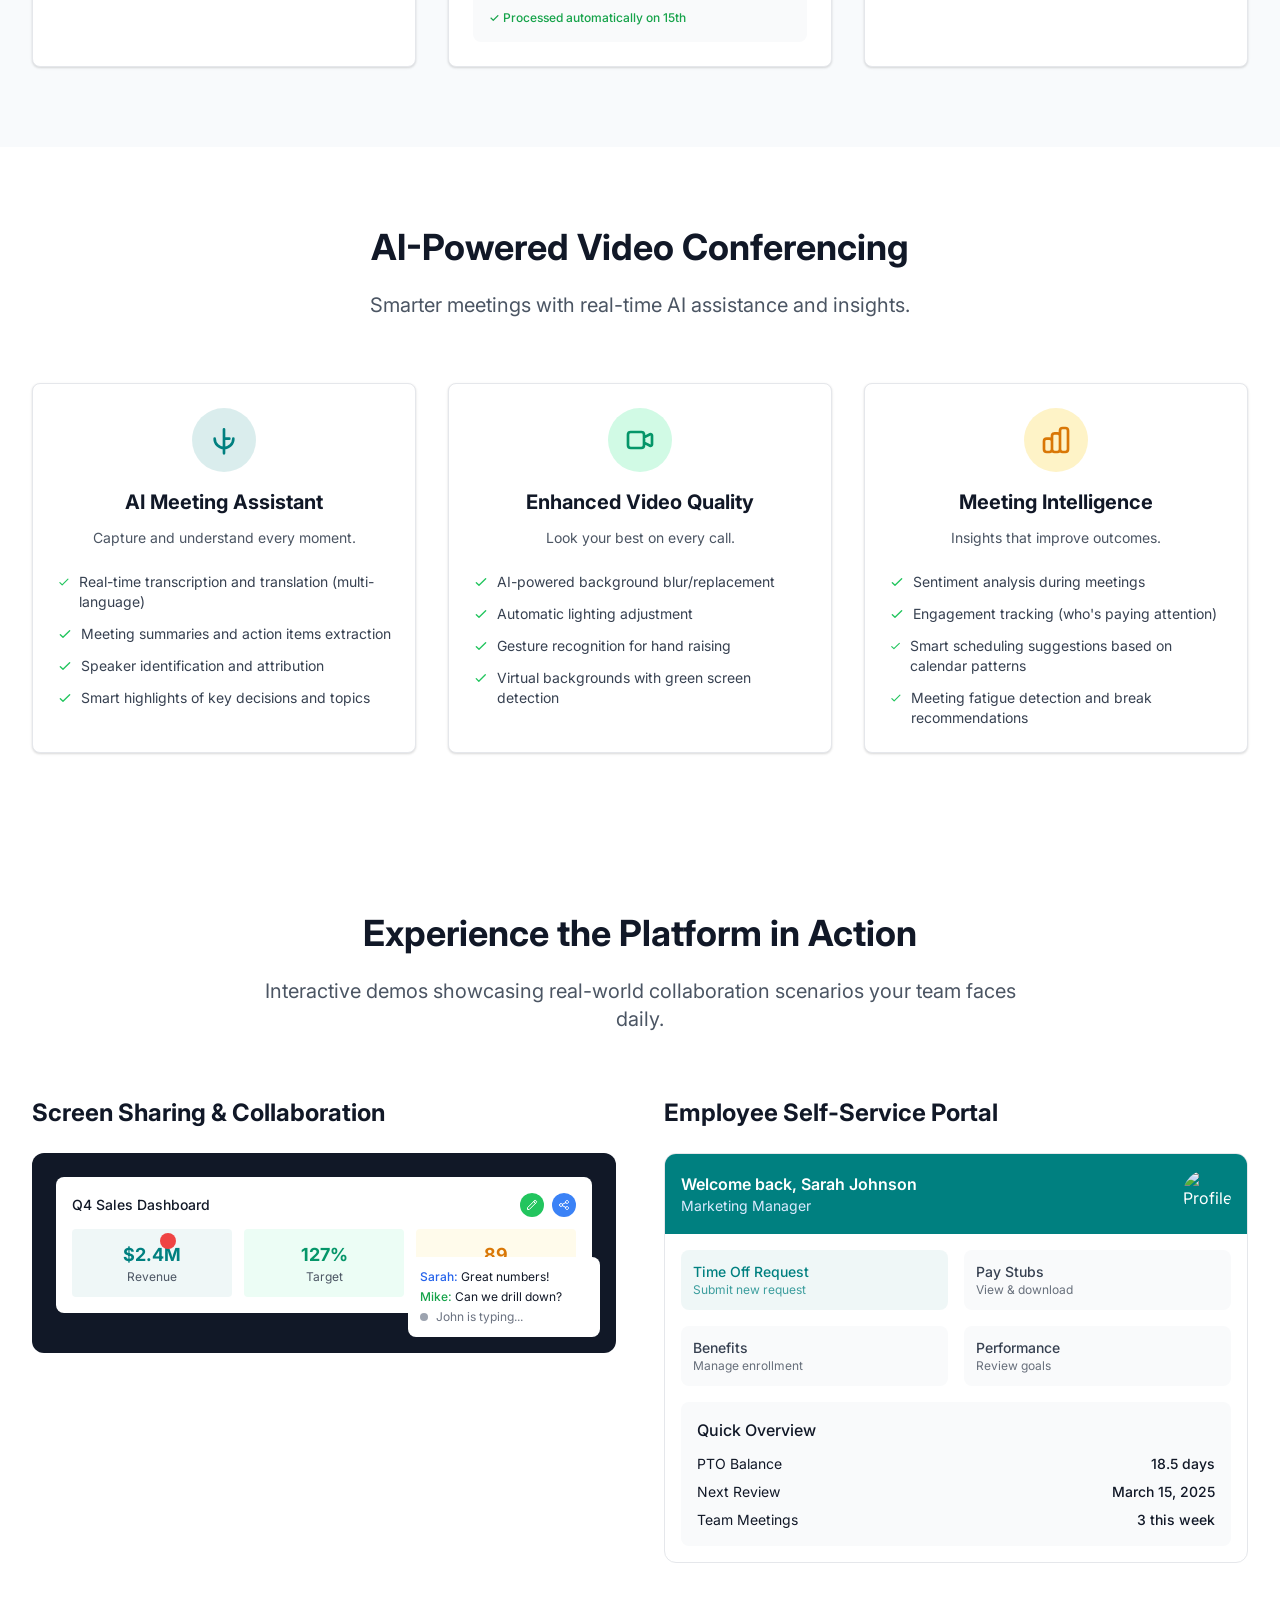
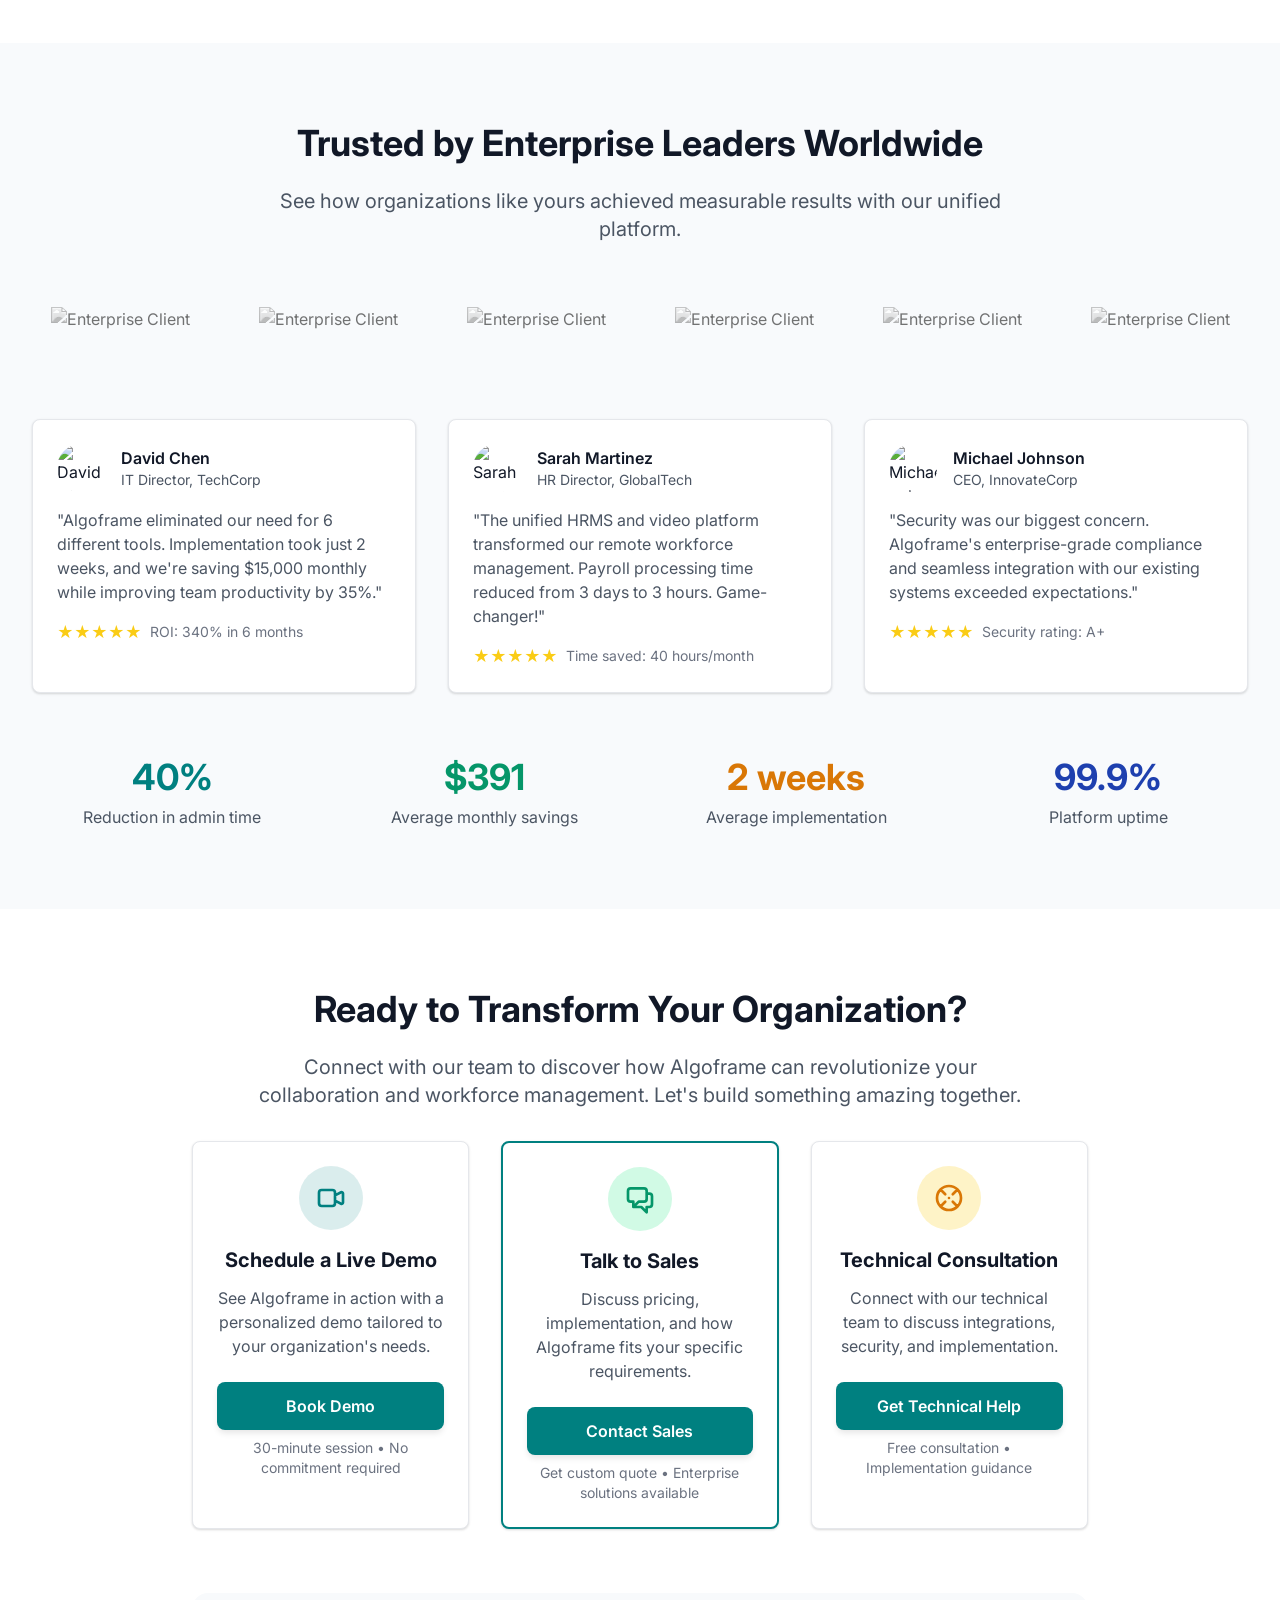
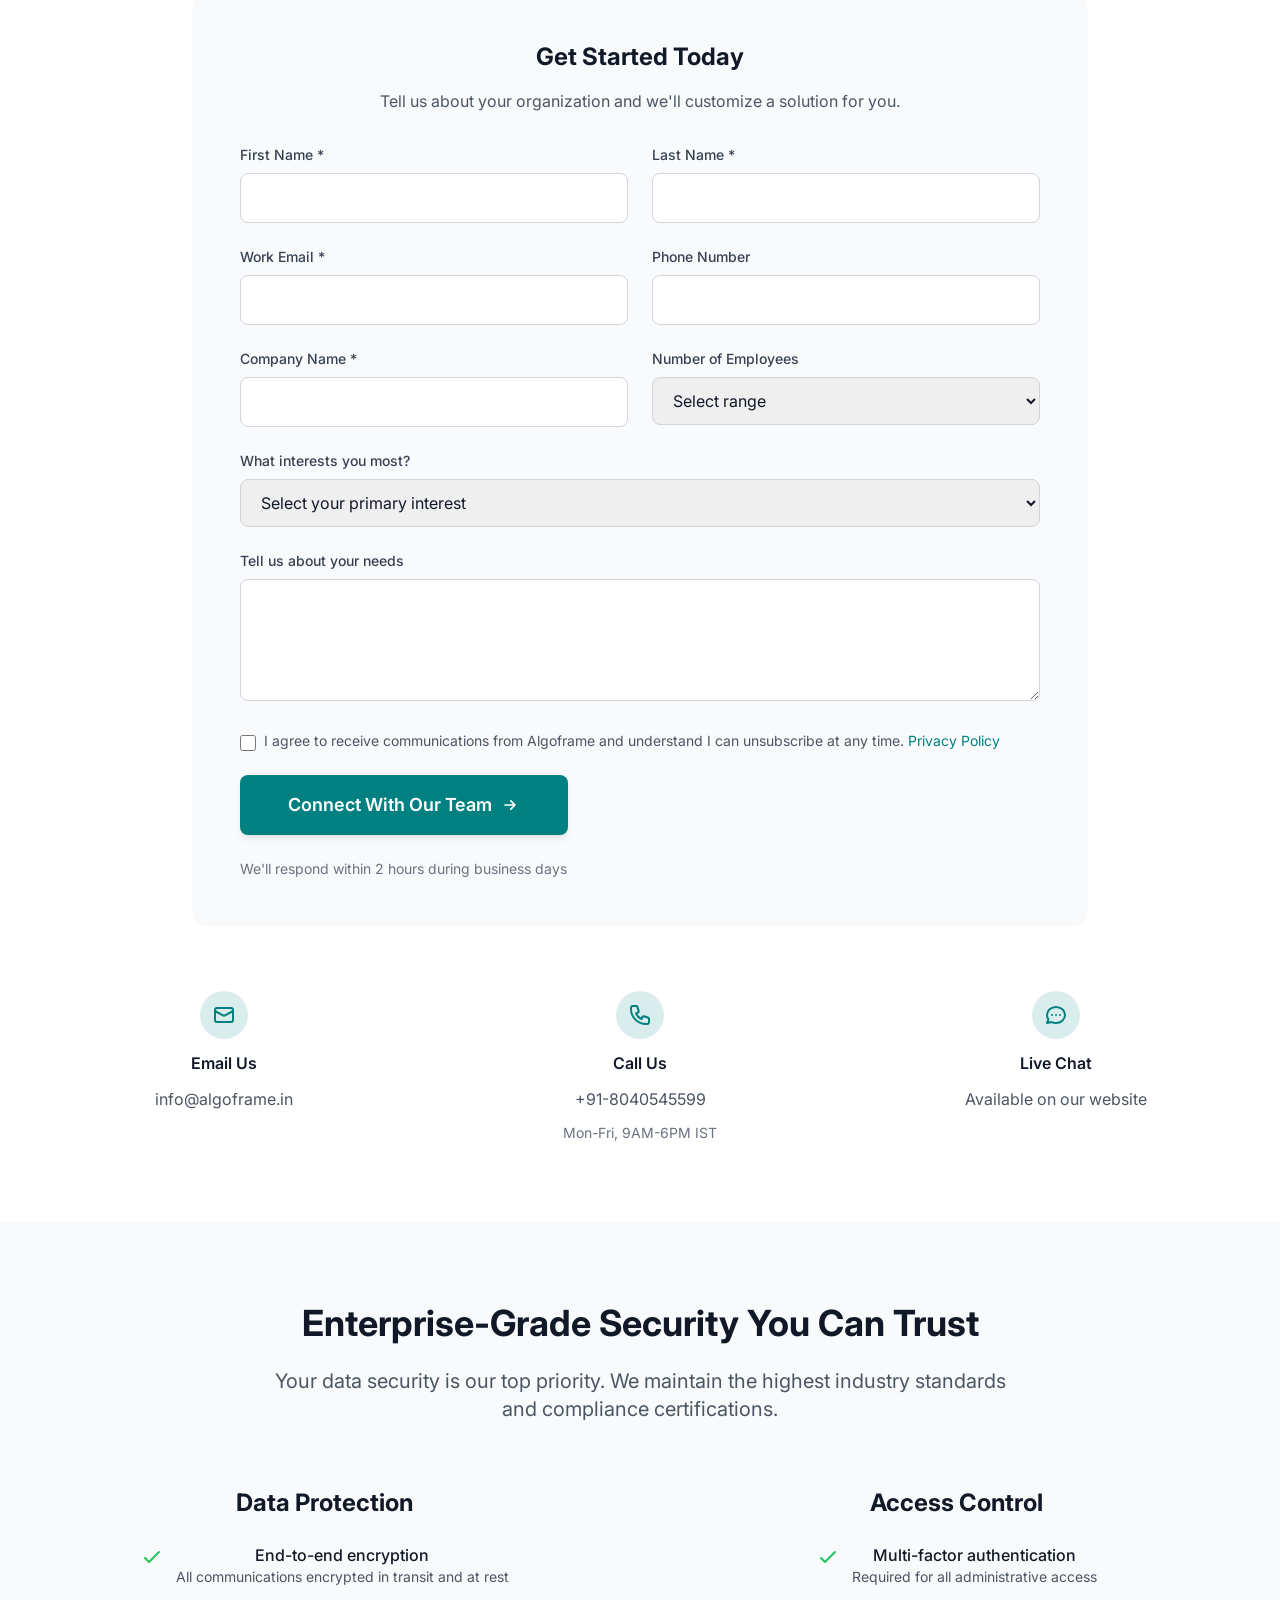
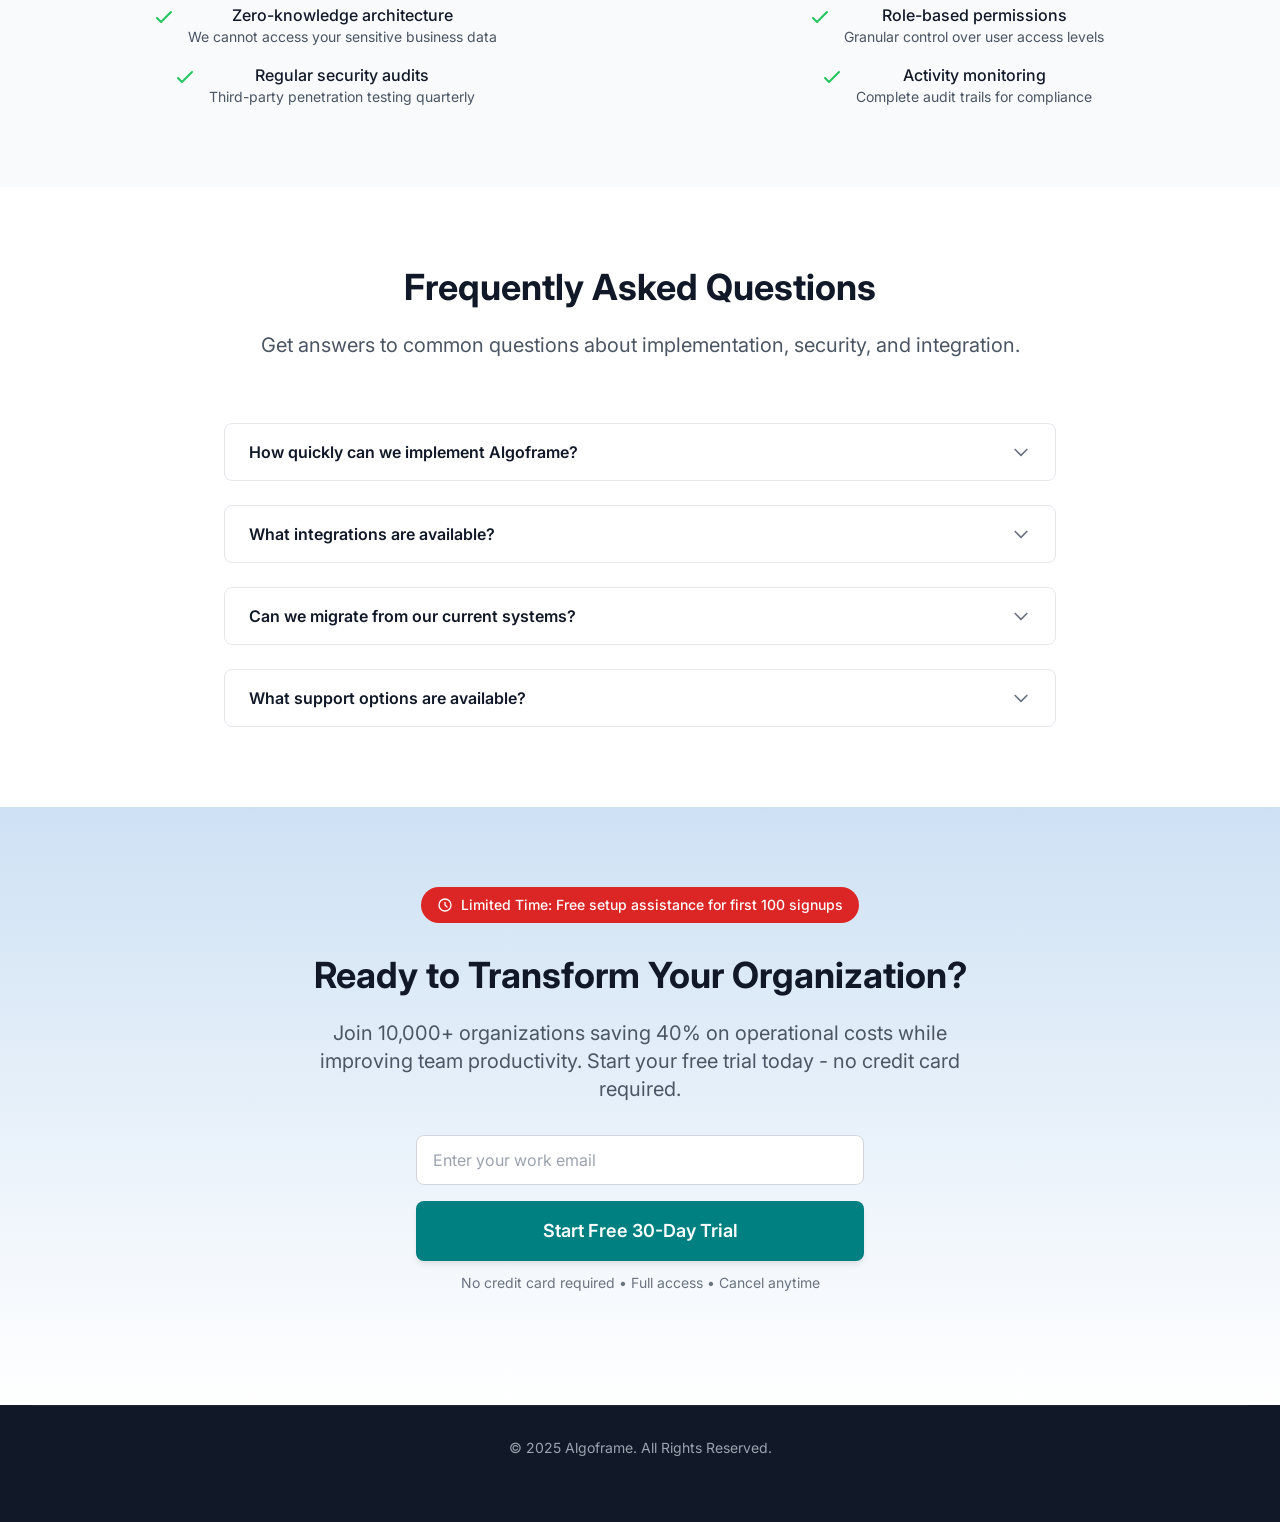
==== commit 12396f78: "Add files via upload" ====
--- a/index.html
+++ b/index.html
@@ -27,15 +27,15 @@
             </div>
             
             <!-- Desktop Navigation -->
-            <div class="flex-1 flex justify-center space-x-8 hidden md:flex">
+            <div class="flex-1 flex justify-center items-center space-x-8 hidden md:flex">
                 <a href="#features" class="text-gray-600 hover:text-primary transition-colors" data-en="Features" data-zh="功能">Features</a>
-                <a href="#ai-features" class="text-gray-600 hover:text-primary transition-colors" data-en="AI Features" data-zh="AI功能">AI Features</a>
+                <a href="#ai-features" class="text-gray-600 hover:text-primary transition-colors" data-en="AI Features" data-zh="AI 功能">AI Features</a>
                 <a href="#contact" class="text-gray-600 hover:text-primary transition-colors" data-en="Contact" data-zh="联系我们">Contact</a>
                 <a href="#security" class="text-gray-600 hover:text-primary transition-colors" data-en="Security" data-zh="安全">Security</a>
                 <a href="#testimonials" class="text-gray-600 hover:text-primary transition-colors" data-en="Testimonials" data-zh="客户评价">Testimonials</a>
-                <button class="text-gray-600 hover:text-primary transition-colors hidden" data-en="Sign In" data-zh="登录">Sign In</button>
+                <a href="https://app.algoframe.in/" class="btn-primary text-white transition-colors" target="_blank" data-en="Sign In" data-zh="登录">Sign In</a>
                 <button class="btn-primary hidden" data-en="Start Free Trial" data-zh="免费试用">Start Free Trial</button>
-              </div>
+            </div>
             
             <!-- Mobile Menu Button -->
             <div class="flex items-center space-x-4">
@@ -74,12 +74,12 @@
             </svg>
         </div>
     
-        <div class="relative max-w-7xl mx-auto px-4 sm:px-6 lg:px-8 pt-20 pb-16 flex justify-center items-center min-h-screen">
+        <div class="relative max-w-7xl mx-auto px-4 sm:px-6 lg:px-8 pb-16 flex justify-center items-center min-h-screen">
             <div class="grid lg:grid-cols-2 gap-12 items-center">
                 <!-- Left Column - Content -->
                 <div class="space-y-8">
                     <div class="space-y-6">
-                        <h1 id="hero-title" class="text-4xl md:text-5xl lg:text-6xl font-bold text-gray-900 leading-tight">
+                        <h1 id="hero-title" class="text-4xl md:text-5xl lg:text-6xl font-bold text-gray-900 leading-tight [lang=zh]:leading-snug">
                             <span id="hero-title-part1" class="block" data-en="One Platform for" data-zh="一站式平台 实现">
                                 One Platform for
                             </span>
@@ -100,23 +100,23 @@
     
                     <!-- CTAs -->
                     <div class="flex flex-col sm:flex-row gap-4">
-                        <button id="cta-trial" class="btn-primary text-lg px-8 py-4 flex items-center justify-center group" 
+                        <a href='#contactSection' id="cta-trial" class="btn-primary text-lg px-8 py-4 flex items-center justify-center group" 
                                 data-en="Start Free 30-Day Trial" 
                                 data-zh="开始免费30天试用">
                             Start Free 30-Day Trial
                             <svg class="ml-2 h-5 w-5 group-hover:translate-x-1 transition-transform" fill="none" stroke="currentColor" viewBox="0 0 24 24">
                               <path stroke-linecap="round" stroke-linejoin="round" stroke-width="2" d="M13 7l5 5m0 0l-5 5m5-5H6"/>
                             </svg>
-                        </button>
+                        </a>
     
-                        <button id="cta-demo" class="border-2 border-primary text-primary font-semibold px-8 py-4 rounded-lg hover:bg-primary hover:text-white transition-all duration-200 flex items-center justify-center" 
+                        <a href='#contactSection' id="cta-demo" class="border-2 border-primary text-primary font-semibold px-8 py-4 rounded-lg hover:bg-primary hover:text-white transition-all duration-200 flex items-center justify-center" 
                                 data-en="Schedule Live Demo" 
                                 data-zh="安排实时演示">
                             <svg class="mr-2 h-5 w-5" fill="none" stroke="currentColor" viewBox="0 0 24 24">
                               <path stroke-linecap="round" stroke-linejoin="round" stroke-width="2" d="M15 10l4.553-2.276A1 1 0 0121 8.618v6.764a1 1 0 01-1.447.894L15 14M5 18h8a2 2 0 002-2V8a2 2 0 00-2-2H5a2 2 0 00-2 2v8a2 2 0 002 2z"/>
                             </svg>
                             Schedule Live Demo
-                        </button>
+                        </a>
                     </div>
     
                     <!-- Trust Indicators -->
@@ -136,71 +136,106 @@
                 </div>
     
                 <!-- Right Column - Platform Preview -->
-                <div class="relative">
-                    <div class="bg-white rounded-2xl shadow-elevated p-6 transform hover:scale-105 transition-transform duration-300">
-                        <div class="flex items-center justify-between mb-4">
-                            <div class="flex space-x-2">
-                                <div class="w-3 h-3 bg-red-500 rounded-full"></div>
-                                <div class="w-3 h-3 bg-yellow-500 rounded-full"></div>
-                                <div class="w-3 h-3 bg-green-500 rounded-full"></div>
-                            </div>
-                            <div class="flex space-x-2">
-                                <button class="px-3 py-1 text-xs bg-primary text-white rounded-full" id="video-tab" data-en="Video" data-zh="视频">Video</button>
-                                <button class="px-3 py-1 text-xs bg-gray-200 text-gray-600 rounded-full" id="hrms-tab" data-en="HRMS" data-zh="人力管理系统">HRMS</button>
-                            </div>
-                        </div>
-    
-                        <!-- Video Conference View -->
-                        <div id="video-view" class="space-y-4">
-                            <div class="grid grid-cols-2 gap-2">
-                                <div class="bg-gray-900 rounded-lg aspect-video flex items-center justify-center">
-                                    <img src="https://images.unsplash.com/photo-1507003211169-0a1dd7228f2d?q=80&w=150&h=100" alt="User 1" class="w-16 h-16 rounded-full" />
-                                </div>
-                                <div class="bg-gray-900 rounded-lg aspect-video flex items-center justify-center">
-                                    <img src="https://images.pexels.com/photos/774909/pexels-photo-774909.jpeg?auto=compress&cs=tinysrgb&w=150&h=100" alt="User 2" class="w-16 h-16 rounded-full" />
-                                </div>
-                            </div>
-                            <div class="flex justify-center space-x-4">
-                                <!-- Buttons icons remain unchanged -->
-                            </div>
-                        </div>
-    
-                        <!-- HRMS View -->
-                        <div id="hrms-view" class="hidden space-y-4">
-                            <div class="grid grid-cols-3 gap-4 text-center">
-                                <div class="bg-success-50 p-3 rounded-lg">
-                                    <div class="text-2xl font-bold text-success-600">247</div>
-                                    <div class="text-xs text-gray-600" id="activeEmployees" data-en="Active Employees" data-zh="在职员工">Active Employees</div>
-                                </div>
-                                <div class="bg-primary-50 p-3 rounded-lg">
-                                    <div class="text-2xl font-bold text-primary-600">98%</div>
-                                    <div class="text-xs text-gray-600" id="attendanceRate" data-en="Attendance Rate" data-zh="出勤率">Attendance Rate</div>
-                                </div>
-                                <div class="bg-warning-50 p-3 rounded-lg">
-                                    <div class="text-2xl font-bold text-warning-600">12</div>
-                                    <div class="text-xs text-gray-600" id="pendingReviews" data-en="Pending Reviews" data-zh="待审核事项">Pending Reviews</div>
-                                </div>
-                            </div>
-                            <div class="space-y-2">
-                                <div class="flex justify-between items-center p-2 bg-gray-50 rounded">
-                                    <span class="text-sm" id="payroll" data-en="Payroll Processing" data-zh="薪资处理">Payroll Processing</span>
-                                    <span class="text-xs text-green-600">Automated</span>
-                                </div>
-                                <div class="flex justify-between items-center p-2 bg-gray-50 rounded">
-                                    <span class="text-sm" id="leaveRequests" data-en="Leave Requests" data-zh="请假申请">Leave Requests</span>
-                                    <span class="text-xs text-blue-600">3 Pending</span>
-                                </div>
-                            </div>
-                        </div>
-                    </div>
-    
-                    <!-- Floating Elements -->
-                    <div class="absolute -top-4 -right-4 bg-white rounded-full p-3 shadow-lg animate-pulse-slow">
-                        <svg class="h-6 w-6 text-green-500" fill="none" stroke="currentColor" viewBox="0 0 24 24">
-                            <path stroke-linecap="round" stroke-linejoin="round" stroke-width="2" d="M5 13l4 4L19 7"/>
-                        </svg>
-                    </div>
-                </div>
+
+                <div class="flex flex-col items-center justify-center p-6 bg-white rounded-2xl shadow-elevated hidden">
+                    <!-- QR Code -->
+                    <img src="/images/QRCodeGradient.png" alt="QR Code to Download App" class="w-48 h-48 mb-4 hidden" />
+                    <img src="/images/QRCode.png" alt="QR Code to Download App" class="w-48 h-48 mb-4" />
+                  
+                    <!-- Heading -->
+                    <p class="text-lg font-semibold text-gray-900" 
+                       data-en="Scan this QR to download our app" 
+                       data-zh="扫描此二维码下载我们的应用">
+                      Scan this QR to download our app
+                    </p>
+                  
+                    <!-- Subheading -->
+                    <p class="text-sm text-gray-600 text-center max-w-xs mt-2"
+                       data-en="Available on iOS and Android for seamless communication and collaboration"
+                       data-zh="适用于 iOS 和 Android，畅享无缝沟通与协作">
+                      Available on iOS and Android for seamless communication and collaboration
+                    </p>
+                  
+                    <!-- App Store & Play Store Links -->
+                    <div class="flex space-x-4 mt-4">
+                      <a href="https://apps.apple.com/us/app/algomeet/id6749310887" target="_blank">
+                        <img src="https://developer.apple.com/assets/elements/badges/download-on-the-app-store.svg" 
+                             alt="Download on App Store" class="h-12" />
+                      </a>
+                      <a href="https://play.google.com/store/apps/details?id=in.algoframe.algomeet" target="_blank">
+                        <img src="https://upload.wikimedia.org/wikipedia/commons/7/78/Google_Play_Store_badge_EN.svg" 
+                             alt="Get it on Google Play" class="h-12" />
+                      </a>
+                    </div>
+                </div>
+                <div class="flex flex-col items-center justify-center p-8 bg-white rounded-2xl shadow-elevated max-w-md mx-auto">
+                    <!-- Title -->
+                    <h2 class="text-2xl font-bold text-gray-900 mb-4"
+                        data-en="Get Our App Today"
+                        data-zh="立即下载我们的应用">
+                      Get Our App Today
+                    </h2>
+                  
+                    <!-- QR Code -->
+                    <img src="/images/QRCodeGradient.png" alt="QR Code to Download App" class="w-48 h-48 mb-4 hidden" />
+                    <img src="/images/QRCode.png" alt="QR Code to Download App" class="w-48 h-48 mb-4" />
+                  
+                    <!-- Heading -->
+                    <p class="text-lg font-semibold text-gray-900" 
+                       data-en="Scan this QR to download our app" 
+                       data-zh="扫描此二维码下载我们的应用">
+                      Scan this QR to download our app
+                    </p>
+                  
+                    <!-- Subheading -->
+                    <p class="text-sm text-gray-600 text-center max-w-xs mt-2"
+                       data-en="Available on iOS and Android for seamless communication and collaboration"
+                       data-zh="适用于 iOS 和 Android，畅享无缝沟通与协作">
+                      Available on iOS and Android for seamless communication and collaboration
+                    </p>
+                  
+                    <!-- Feature Highlights -->
+                    <ul class="mt-4 space-y-2 text-sm text-gray-700">
+                      <li class="flex items-center space-x-2">
+                        <svg class="w-4 h-4 text-green-500" fill="none" stroke="currentColor" stroke-width="2" viewBox="0 0 24 24">
+                          <path stroke-linecap="round" stroke-linejoin="round" d="M5 13l4 4L19 7"/>
+                        </svg>
+                        <span data-en="Instant video meetings" data-zh="即时视频会议">Instant video meetings</span>
+                      </li>
+                      <li class="flex items-center space-x-2">
+                        <svg class="w-4 h-4 text-green-500" fill="none" stroke="currentColor" stroke-width="2" viewBox="0 0 24 24">
+                          <path stroke-linecap="round" stroke-linejoin="round" d="M5 13l4 4L19 7"/>
+                        </svg>
+                        <span data-en="Seamless team collaboration" data-zh="无缝团队协作">Seamless team collaboration</span>
+                      </li>
+                      <li class="flex items-center space-x-2">
+                        <svg class="w-4 h-4 text-green-500" fill="none" stroke="currentColor" stroke-width="2" viewBox="0 0 24 24">
+                          <path stroke-linecap="round" stroke-linejoin="round" d="M5 13l4 4L19 7"/>
+                        </svg>
+                        <span data-en="Secure & reliable platform" data-zh="安全可靠的平台">Secure & reliable platform</span>
+                      </li>
+                    </ul>
+                  
+                    <!-- App Store & Play Store Links -->
+                    <div class="flex space-x-4 mt-6">
+                      <a href="https://apps.apple.com/us/app/algomeet/id6749310887" target="_blank">
+                        <img src="https://developer.apple.com/assets/elements/badges/download-on-the-app-store.svg" 
+                             alt="Download on App Store" class="h-12" />
+                      </a>
+                      <a href="https://play.google.com/store/apps/details?id=in.algoframe.algomeet" target="_blank">
+                        <img src="https://upload.wikimedia.org/wikipedia/commons/7/78/Google_Play_Store_badge_EN.svg" 
+                             alt="Get it on Google Play" class="h-12" />
+                      </a>
+                    </div>
+                  
+                    <!-- Footer Note -->
+                    <p class="text-xs text-gray-500 mt-4 text-center"
+                       data-en="Trusted by thousands of users worldwide"
+                       data-zh="受到全球数千用户的信赖">
+                      Trusted by thousands of users worldwide
+                    </p>
+                  </div>
+                  
             </div>
         </div>
     </section>
@@ -451,54 +486,74 @@
     </div>
 </section>
 
-    <!-- Video Conferencing AI Section -->
+    <!-- AI-Powered Video Conferencing -->
 <section id="ai-features" class="py-20 bg-white">
     <div class="max-w-7xl mx-auto px-4 sm:px-6 lg:px-8">
         <div class="text-center mb-16">
             <h2 class="text-3xl md:text-4xl font-bold text-gray-900 mb-6"
                 data-en="AI-Powered Video Conferencing"
-                data-zh="AI驱动的视频会议">
+                data-zh="AI 赋能视频会议">
                 AI-Powered Video Conferencing
             </h2>
             <p class="text-xl text-gray-600 max-w-3xl mx-auto"
-                data-en="Smart meetings with real-time AI assistance."
-                data-zh="实时AI助力的智能会议。">
-                Smart meetings with real-time AI assistance.
+                data-en="Smarter meetings with real-time AI assistance and insights."
+                data-zh="实时 AI 辅助与洞察，让会议更智能。">
+                Smarter meetings with real-time AI assistance and insights.
             </p>
         </div>
 
         <div class="grid md:grid-cols-3 gap-8">
             <!-- AI Meeting Assistant -->
             <div class="card group hover:shadow-elevated transition-all duration-300">
-                <div class="text-center mb-4">
-                    <div class="w-16 h-16 bg-primary-100 rounded-full flex items-center justify-center mx-auto mb-4 group-hover:bg-primary-200 transition-colors">
+                <div class="text-center mb-6">
+                    <div class="w-16 h-16 bg-primary-100 rounded-full flex items-center justify-center mx-auto mb-4 group-hover:bg-primary-100 transition-colors">
                         <svg class="h-8 w-8 text-primary" fill="none" stroke="currentColor" viewBox="0 0 24 24">
-                            <path stroke-linecap="round" stroke-linejoin="round" stroke-width="2" d="M9 12h6m-6 4h6m2 5H7a2 2 0 01-2-2V5a2 2 0 012-2h5.586a1 1 0 01.707.293l5.414 5.414a1 1 0 01.293.707V19a2 2 0 01-2 2z"/>
+                            <path stroke-linecap="round" stroke-linejoin="round" stroke-width="2" d="M19 11a7 7 0 01-7 7m0 0a7 7 0 01-7-7m7 7v4m0 0V8m0 7V4m0 7h4m-4 0h4m-4 0h4"/>
                         </svg>
                     </div>
                     <h3 class="text-xl font-bold text-gray-900 mb-3"
                         data-en="AI Meeting Assistant"
-                        data-zh="AI会议助手">
+                        data-zh="AI 会议助手">
                         AI Meeting Assistant
                     </h3>
-                    <p class="text-gray-600 text-sm mb-4"
-                        data-en="Capture and organize everything said in your meetings."
-                        data-zh="捕捉并整理会议中的全部内容。">
-                        Capture and organize everything said in your meetings.
-                    </p>
-                </div>
-                <ul class="space-y-2 text-sm text-gray-600 bg-gray-50 p-4 rounded-lg">
-                    <li class="flex items-start gap-2"><span class="text-primary mt-0.5">•</span> Real-time transcription and translation (multi-language)</li>
-                    <li class="flex items-start gap-2"><span class="text-primary mt-0.5">•</span> Meeting summaries and action items extraction</li>
-                    <li class="flex items-start gap-2"><span class="text-primary mt-0.5">•</span> Speaker identification and attribution</li>
-                    <li class="flex items-start gap-2"><span class="text-primary mt-0.5">•</span> Smart highlights of key decisions and topics</li>
+                    <p class="text-sm text-gray-600 mb-4"
+                        data-en="Capture and understand every moment."
+                        data-zh="捕捉并理解每一个瞬间。">
+                        Capture and understand every moment.
+                    </p>
+                </div>
+                <ul class="space-y-3 text-sm text-gray-700">
+                    <li class="flex items-start space-x-2">
+                        <svg class="w-4 h-4 text-green-500 flex-shrink-0 mt-0.5" fill="none" stroke="currentColor" stroke-width="2" viewBox="0 0 24 24">
+                            <path stroke-linecap="round" stroke-linejoin="round" d="M5 13l4 4L19 7"/>
+                        </svg>
+                        <span data-en="Real-time transcription and translation (multi-language)" data-zh="实时转录与多语言翻译">Real-time transcription and translation (multi-language)</span>
+                    </li>
+                    <li class="flex items-start space-x-2">
+                        <svg class="w-4 h-4 text-green-500 flex-shrink-0 mt-0.5" fill="none" stroke="currentColor" stroke-width="2" viewBox="0 0 24 24">
+                            <path stroke-linecap="round" stroke-linejoin="round" d="M5 13l4 4L19 7"/>
+                        </svg>
+                        <span data-en="Meeting summaries and action items extraction" data-zh="会议摘要与待办事项提取">Meeting summaries and action items extraction</span>
+                    </li>
+                    <li class="flex items-start space-x-2">
+                        <svg class="w-4 h-4 text-green-500 flex-shrink-0 mt-0.5" fill="none" stroke="currentColor" stroke-width="2" viewBox="0 0 24 24">
+                            <path stroke-linecap="round" stroke-linejoin="round" d="M5 13l4 4L19 7"/>
+                        </svg>
+                        <span data-en="Speaker identification and attribution" data-zh="发言人识别与归属">Speaker identification and attribution</span>
+                    </li>
+                    <li class="flex items-start space-x-2">
+                        <svg class="w-4 h-4 text-green-500 flex-shrink-0 mt-0.5" fill="none" stroke="currentColor" stroke-width="2" viewBox="0 0 24 24">
+                            <path stroke-linecap="round" stroke-linejoin="round" d="M5 13l4 4L19 7"/>
+                        </svg>
+                        <span data-en="Smart highlights of key decisions and topics" data-zh="关键决策与议题智能高亮">Smart highlights of key decisions and topics</span>
+                    </li>
                 </ul>
             </div>
 
             <!-- Enhanced Video Quality -->
             <div class="card group hover:shadow-elevated transition-all duration-300">
-                <div class="text-center mb-4">
-                    <div class="w-16 h-16 bg-success-100 rounded-full flex items-center justify-center mx-auto mb-4 group-hover:bg-success-200 transition-colors">
+                <div class="text-center mb-6">
+                    <div class="w-16 h-16 bg-success-100 rounded-full flex items-center justify-center mx-auto mb-4 group-hover:bg-success-100 transition-colors">
                         <svg class="h-8 w-8 text-success" fill="none" stroke="currentColor" viewBox="0 0 24 24">
                             <path stroke-linecap="round" stroke-linejoin="round" stroke-width="2" d="M15 10l4.553-2.276A1 1 0 0121 8.618v6.764a1 1 0 01-1.447.894L15 14M5 18h8a2 2 0 002-2V8a2 2 0 00-2-2H5a2 2 0 00-2 2v8a2 2 0 002 2z"/>
                         </svg>
@@ -508,26 +563,46 @@
                         data-zh="增强视频画质">
                         Enhanced Video Quality
                     </h3>
-                    <p class="text-gray-600 text-sm mb-4"
-                        data-en="Look your best on every call with AI video enhancements."
-                        data-zh="借助AI视频增强，在每次通话中展现最佳状态。">
-                        Look your best on every call with AI video enhancements.
-                    </p>
-                </div>
-                <ul class="space-y-2 text-sm text-gray-600 bg-gray-50 p-4 rounded-lg">
-                    <li class="flex items-start gap-2"><span class="text-success mt-0.5">•</span> AI-powered background blur/replacement</li>
-                    <li class="flex items-start gap-2"><span class="text-success mt-0.5">•</span> Automatic lighting adjustment</li>
-                    <li class="flex items-start gap-2"><span class="text-success mt-0.5">•</span> Gesture recognition for hand raising</li>
-                    <li class="flex items-start gap-2"><span class="text-success mt-0.5">•</span> Virtual backgrounds with green screen detection</li>
+                    <p class="text-sm text-gray-600 mb-4"
+                        data-en="Look your best on every call."
+                        data-zh="每次通话都展现最佳状态。">
+                        Look your best on every call.
+                    </p>
+                </div>
+                <ul class="space-y-3 text-sm text-gray-700">
+                    <li class="flex items-start space-x-2">
+                        <svg class="w-4 h-4 text-green-500 flex-shrink-0 mt-0.5" fill="none" stroke="currentColor" stroke-width="2" viewBox="0 0 24 24">
+                            <path stroke-linecap="round" stroke-linejoin="round" d="M5 13l4 4L19 7"/>
+                        </svg>
+                        <span data-en="AI-powered background blur/replacement" data-zh="AI 背景虚化/替换">AI-powered background blur/replacement</span>
+                    </li>
+                    <li class="flex items-start space-x-2">
+                        <svg class="w-4 h-4 text-green-500 flex-shrink-0 mt-0.5" fill="none" stroke="currentColor" stroke-width="2" viewBox="0 0 24 24">
+                            <path stroke-linecap="round" stroke-linejoin="round" d="M5 13l4 4L19 7"/>
+                        </svg>
+                        <span data-en="Automatic lighting adjustment" data-zh="自动光线调节">Automatic lighting adjustment</span>
+                    </li>
+                    <li class="flex items-start space-x-2">
+                        <svg class="w-4 h-4 text-green-500 flex-shrink-0 mt-0.5" fill="none" stroke="currentColor" stroke-width="2" viewBox="0 0 24 24">
+                            <path stroke-linecap="round" stroke-linejoin="round" d="M5 13l4 4L19 7"/>
+                        </svg>
+                        <span data-en="Gesture recognition for hand raising" data-zh="举手手势识别">Gesture recognition for hand raising</span>
+                    </li>
+                    <li class="flex items-start space-x-2">
+                        <svg class="w-4 h-4 text-green-500 flex-shrink-0 mt-0.5" fill="none" stroke="currentColor" stroke-width="2" viewBox="0 0 24 24">
+                            <path stroke-linecap="round" stroke-linejoin="round" d="M5 13l4 4L19 7"/>
+                        </svg>
+                        <span data-en="Virtual backgrounds with green screen detection" data-zh="虚拟背景与绿幕检测">Virtual backgrounds with green screen detection</span>
+                    </li>
                 </ul>
             </div>
 
             <!-- Meeting Intelligence -->
             <div class="card group hover:shadow-elevated transition-all duration-300">
-                <div class="text-center mb-4">
-                    <div class="w-16 h-16 bg-warning-100 rounded-full flex items-center justify-center mx-auto mb-4 group-hover:bg-warning-200 transition-colors">
+                <div class="text-center mb-6">
+                    <div class="w-16 h-16 bg-warning-100 rounded-full flex items-center justify-center mx-auto mb-4 group-hover:bg-warning-100 transition-colors">
                         <svg class="h-8 w-8 text-warning" fill="none" stroke="currentColor" viewBox="0 0 24 24">
-                            <path stroke-linecap="round" stroke-linejoin="round" stroke-width="2" d="M9.663 17h4.673M12 3v1m6.364 1.636l-.707.707M21 12h-1M4 12H3m3.343-5.657l-.707-.707m2.828 9.9a5 5 0 117.072 0l-.548.547A3.374 3.374 0 0014 18.469V19a2 2 0 11-4 0v-.531c0-.895-.356-1.754-.988-2.386l-.548-.547z"/>
+                            <path stroke-linecap="round" stroke-linejoin="round" stroke-width="2" d="M9 19v-6a2 2 0 00-2-2H5a2 2 0 00-2 2v6a2 2 0 002 2h2a2 2 0 002-2zm0 0V9a2 2 0 012-2h2a2 2 0 012 2v10m-6 0a2 2 0 002 2h2a2 2 0 002-2m0 0V5a2 2 0 012-2h2a2 2 0 012 2v14a2 2 0 01-2 2h-2a2 2 0 01-2-2z"/>
                         </svg>
                     </div>
                     <h3 class="text-xl font-bold text-gray-900 mb-3"
@@ -535,17 +610,37 @@
                         data-zh="会议智能">
                         Meeting Intelligence
                     </h3>
-                    <p class="text-gray-600 text-sm mb-4"
-                        data-en="Understand engagement and well-being in real time."
-                        data-zh="实时了解参与度与参会者状态。">
-                        Understand engagement and well-being in real time.
-                    </p>
-                </div>
-                <ul class="space-y-2 text-sm text-gray-600 bg-gray-50 p-4 rounded-lg">
-                    <li class="flex items-start gap-2"><span class="text-warning mt-0.5">•</span> Sentiment analysis during meetings</li>
-                    <li class="flex items-start gap-2"><span class="text-warning mt-0.5">•</span> Engagement tracking (who's paying attention)</li>
-                    <li class="flex items-start gap-2"><span class="text-warning mt-0.5">•</span> Smart scheduling suggestions based on calendar patterns</li>
-                    <li class="flex items-start gap-2"><span class="text-warning mt-0.5">•</span> Meeting fatigue detection and break recommendations</li>
+                    <p class="text-sm text-gray-600 mb-4"
+                        data-en="Insights that improve outcomes."
+                        data-zh="洞察驱动更好结果。">
+                        Insights that improve outcomes.
+                    </p>
+                </div>
+                <ul class="space-y-3 text-sm text-gray-700">
+                    <li class="flex items-start space-x-2">
+                        <svg class="w-4 h-4 text-green-500 flex-shrink-0 mt-0.5" fill="none" stroke="currentColor" stroke-width="2" viewBox="0 0 24 24">
+                            <path stroke-linecap="round" stroke-linejoin="round" d="M5 13l4 4L19 7"/>
+                        </svg>
+                        <span data-en="Sentiment analysis during meetings" data-zh="会议中的情绪分析">Sentiment analysis during meetings</span>
+                    </li>
+                    <li class="flex items-start space-x-2">
+                        <svg class="w-4 h-4 text-green-500 flex-shrink-0 mt-0.5" fill="none" stroke="currentColor" stroke-width="2" viewBox="0 0 24 24">
+                            <path stroke-linecap="round" stroke-linejoin="round" d="M5 13l4 4L19 7"/>
+                        </svg>
+                        <span data-en="Engagement tracking (who's paying attention)" data-zh="参与度追踪（谁在专注）">Engagement tracking (who's paying attention)</span>
+                    </li>
+                    <li class="flex items-start space-x-2">
+                        <svg class="w-4 h-4 text-green-500 flex-shrink-0 mt-0.5" fill="none" stroke="currentColor" stroke-width="2" viewBox="0 0 24 24">
+                            <path stroke-linecap="round" stroke-linejoin="round" d="M5 13l4 4L19 7"/>
+                        </svg>
+                        <span data-en="Smart scheduling suggestions based on calendar patterns" data-zh="基于日历的智能排期建议">Smart scheduling suggestions based on calendar patterns</span>
+                    </li>
+                    <li class="flex items-start space-x-2">
+                        <svg class="w-4 h-4 text-green-500 flex-shrink-0 mt-0.5" fill="none" stroke="currentColor" stroke-width="2" viewBox="0 0 24 24">
+                            <path stroke-linecap="round" stroke-linejoin="round" d="M5 13l4 4L19 7"/>
+                        </svg>
+                        <span data-en="Meeting fatigue detection and break recommendations" data-zh="会议疲劳检测与休息建议">Meeting fatigue detection and break recommendations</span>
+                    </li>
                 </ul>
             </div>
         </div>
@@ -1394,7 +1489,6 @@
                 <div>
                     <h4 class="font-semibold mb-4">Product</h4>
                     <ul class="space-y-2 text-gray-400">
-                        <li><a href="#ai-features" class="hover:text-white transition-colors">AI Meeting Features</a></li>
                         <li><a href="javascript:void(0)" class="hover:text-white transition-colors">Video Conferencing</a></li>
                         <li><a href="javascript:void(0)" class="hover:text-white transition-colors">HRMS Platform</a></li>
                         <li><a href="javascript:void(0)" class="hover:text-white transition-colors">Integrations</a></li>
@@ -1585,6 +1679,7 @@
 <script>
   const langToggle = document.getElementById('lang-toggle');
   const currentLang = document.getElementById('current-lang');
+  const heroTitle = document.getElementById('hero-title');
   let isChinese = false;
 
   langToggle.addEventListener('click', () => {
@@ -1597,6 +1692,11 @@
 
     // Update current language display
     currentLang.textContent = isChinese ? 'ZH' : 'EN';
+    if (isChinese) {
+      heroTitle.classList.add('leading-snug');
+    } else {
+      heroTitle.classList.remove('leading-snug');
+    }
   });
 </script>
   
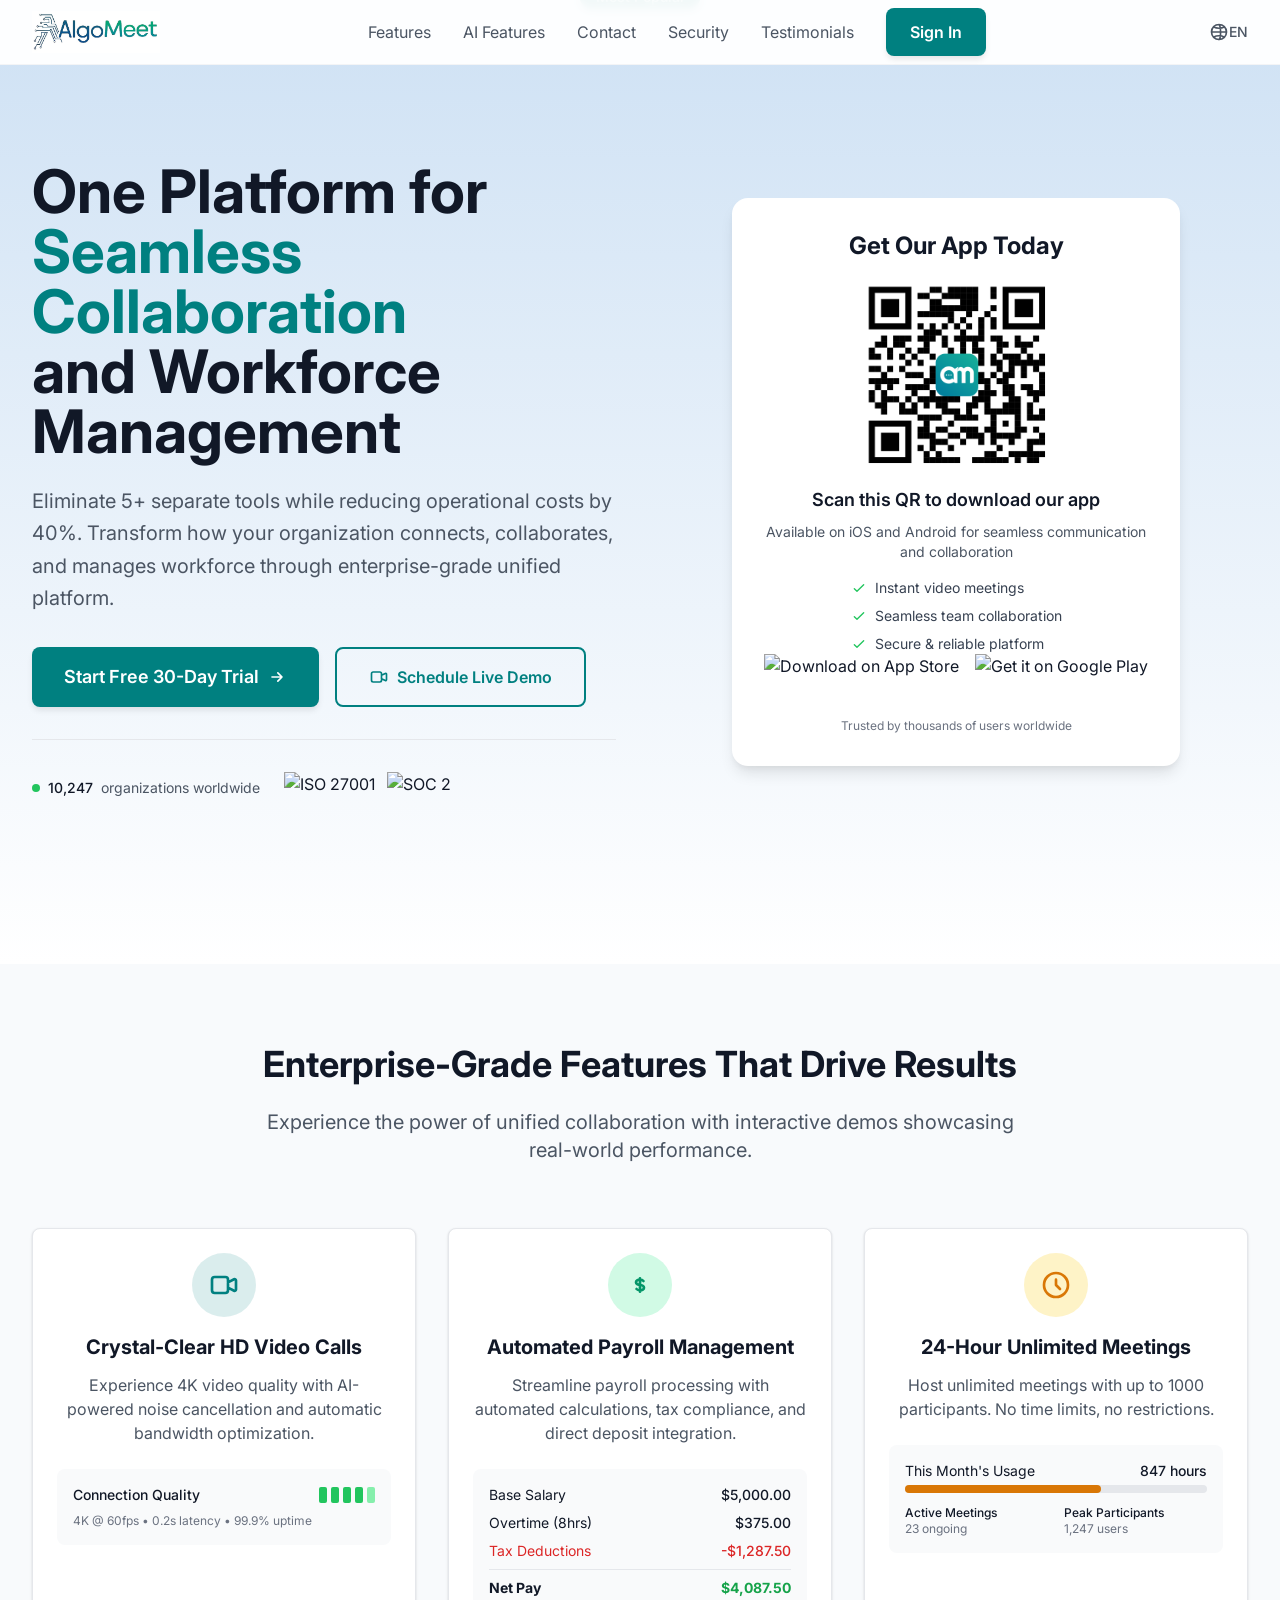
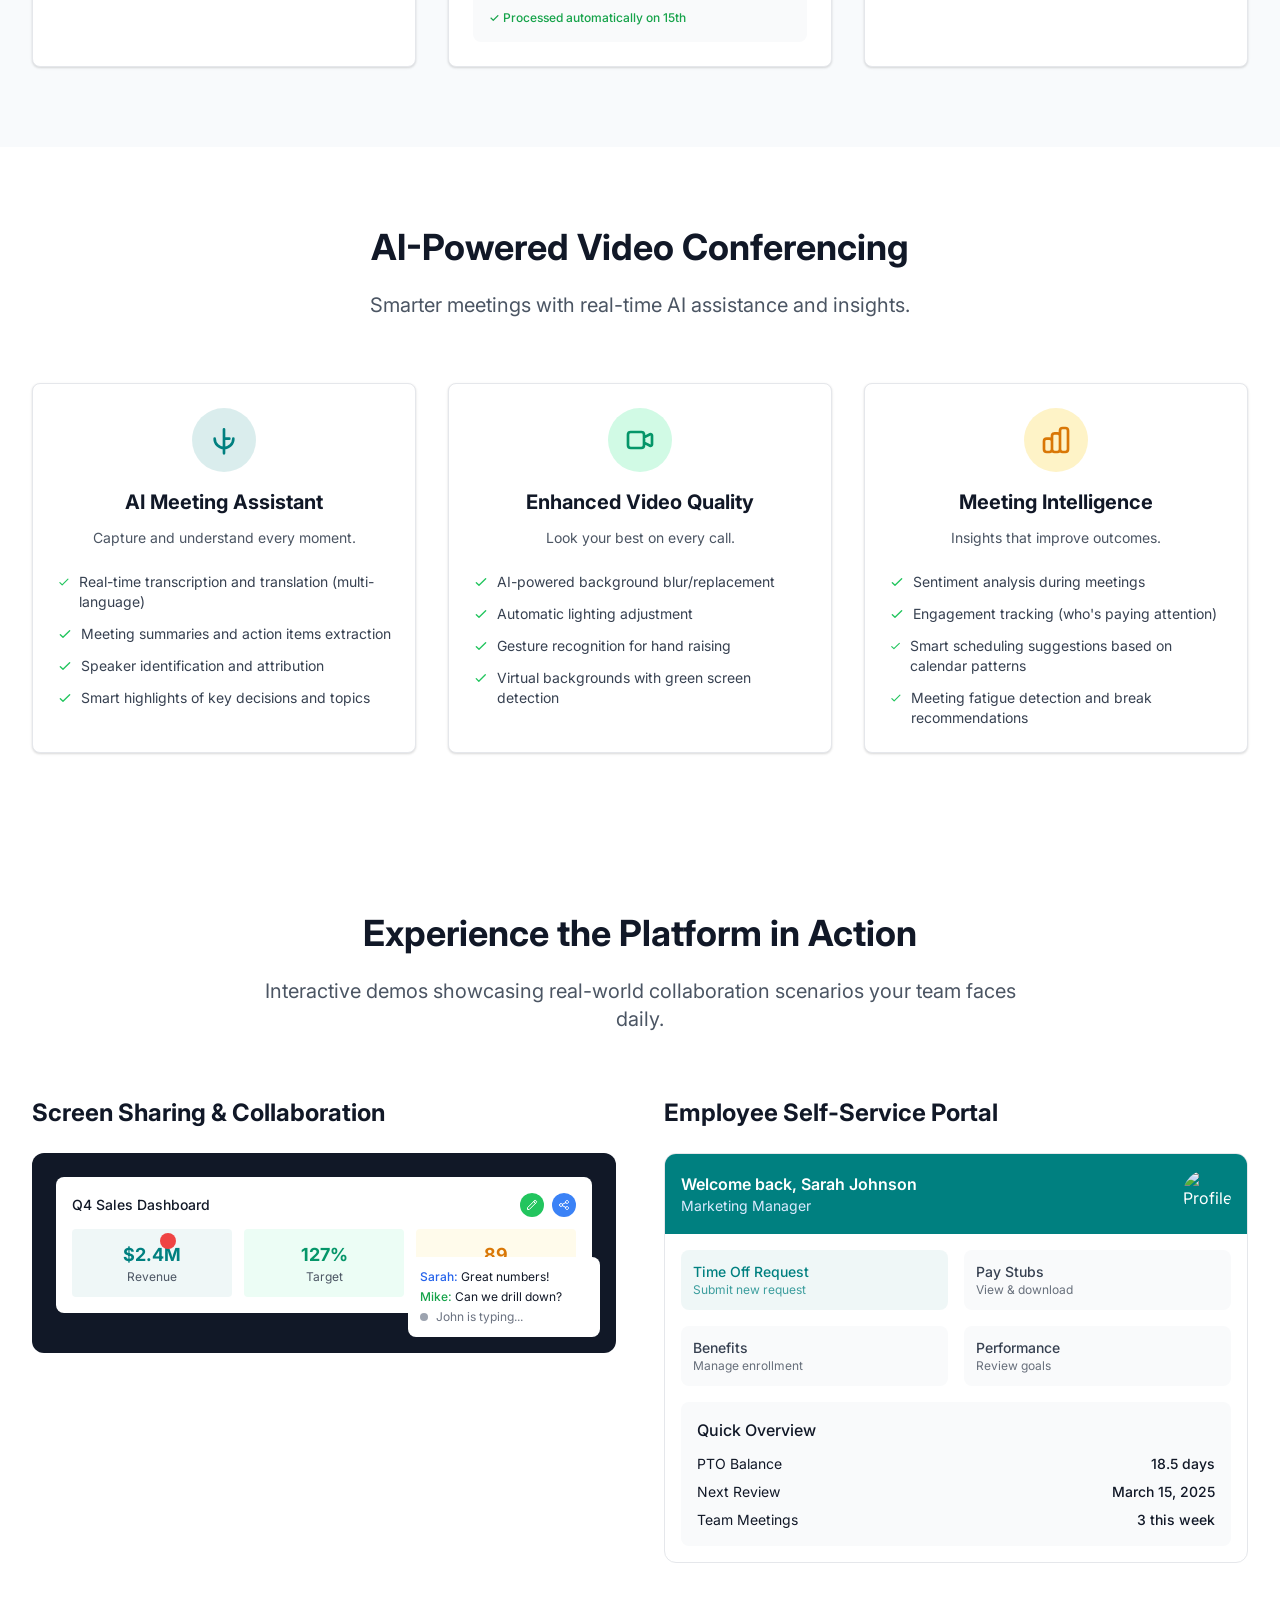
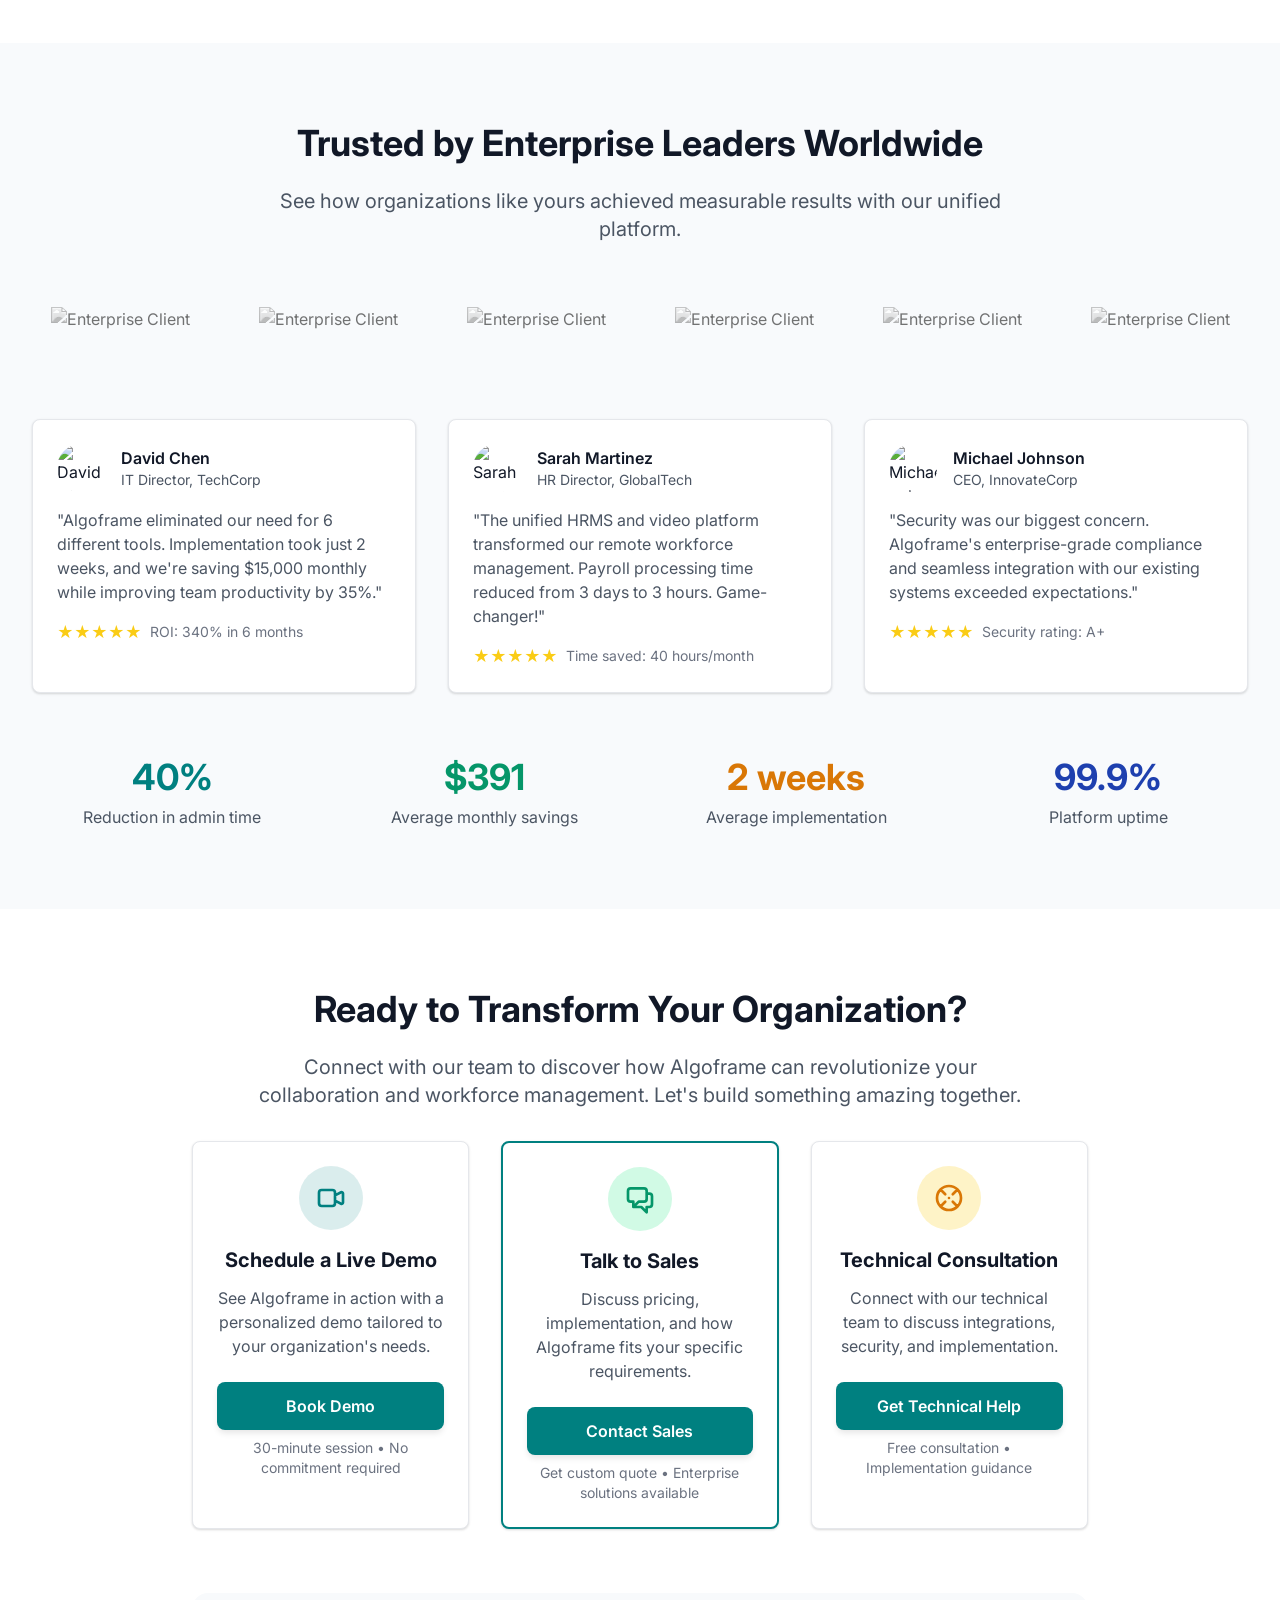
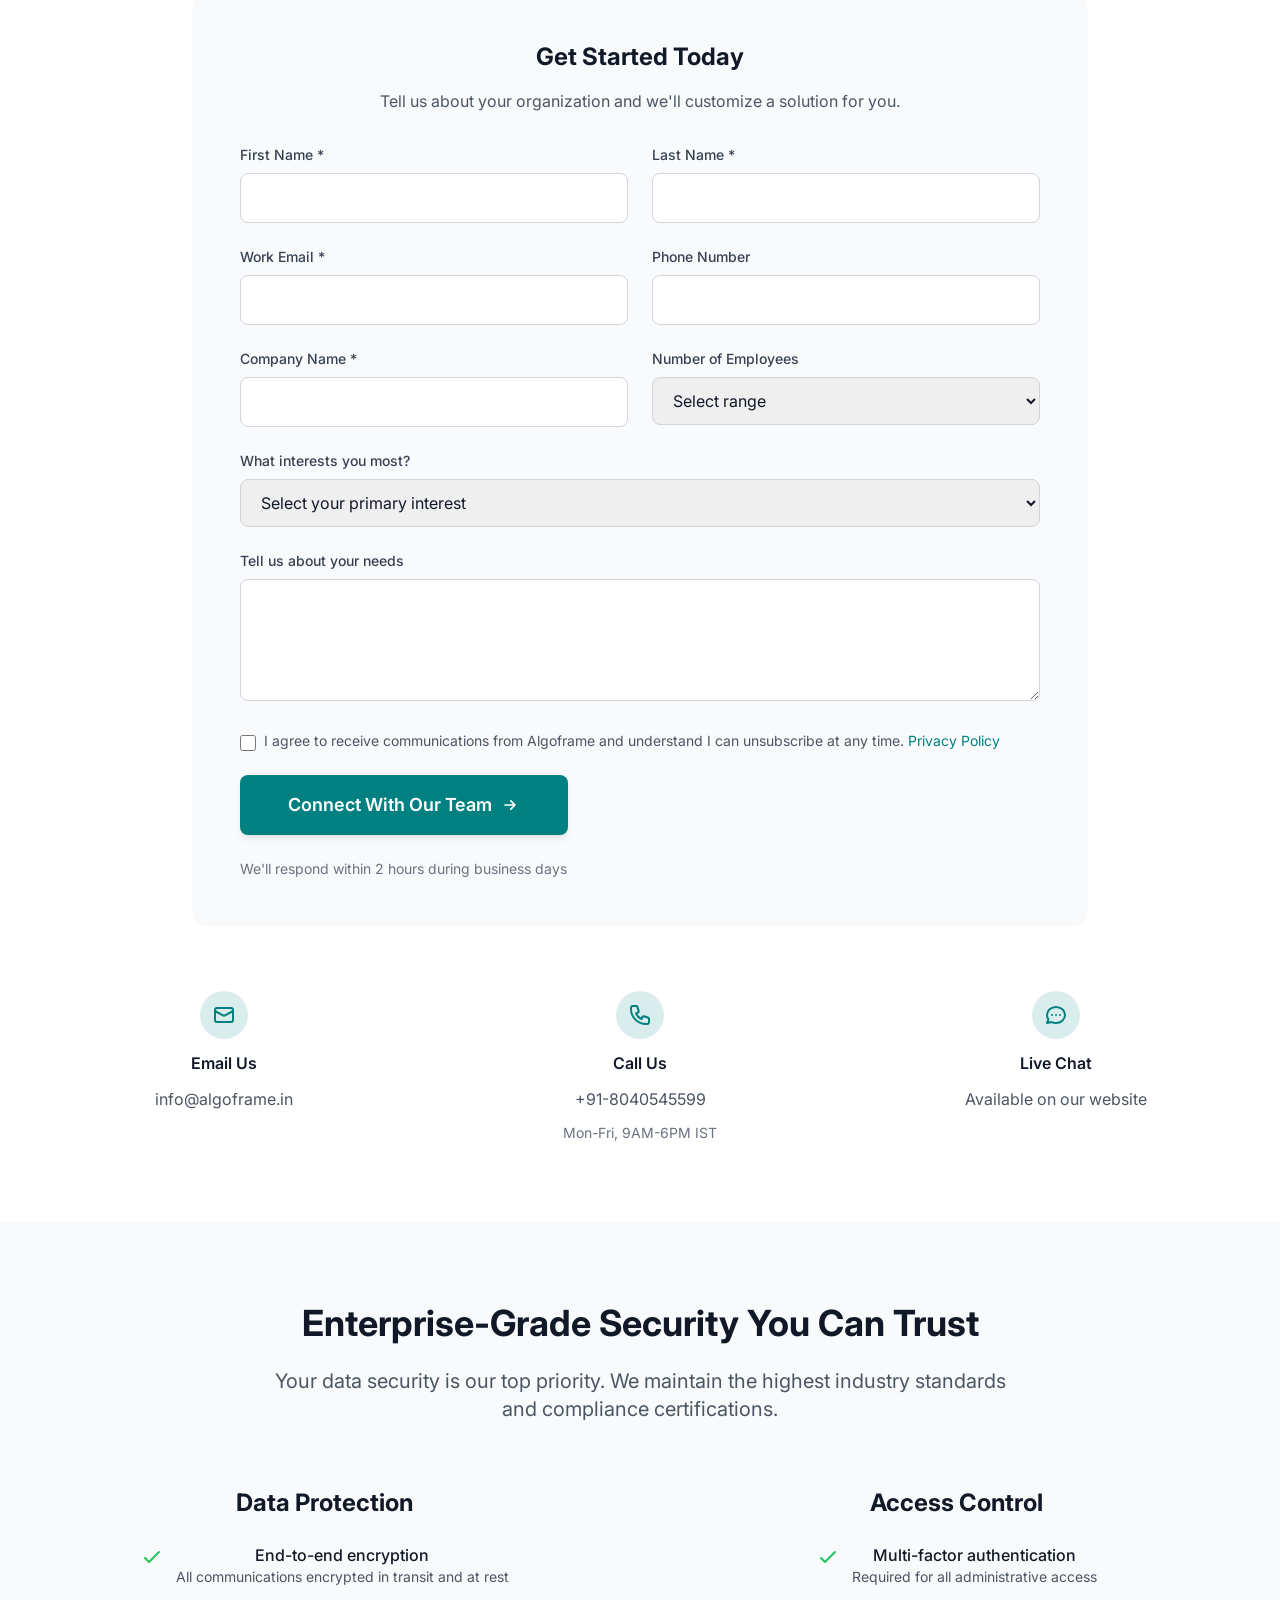
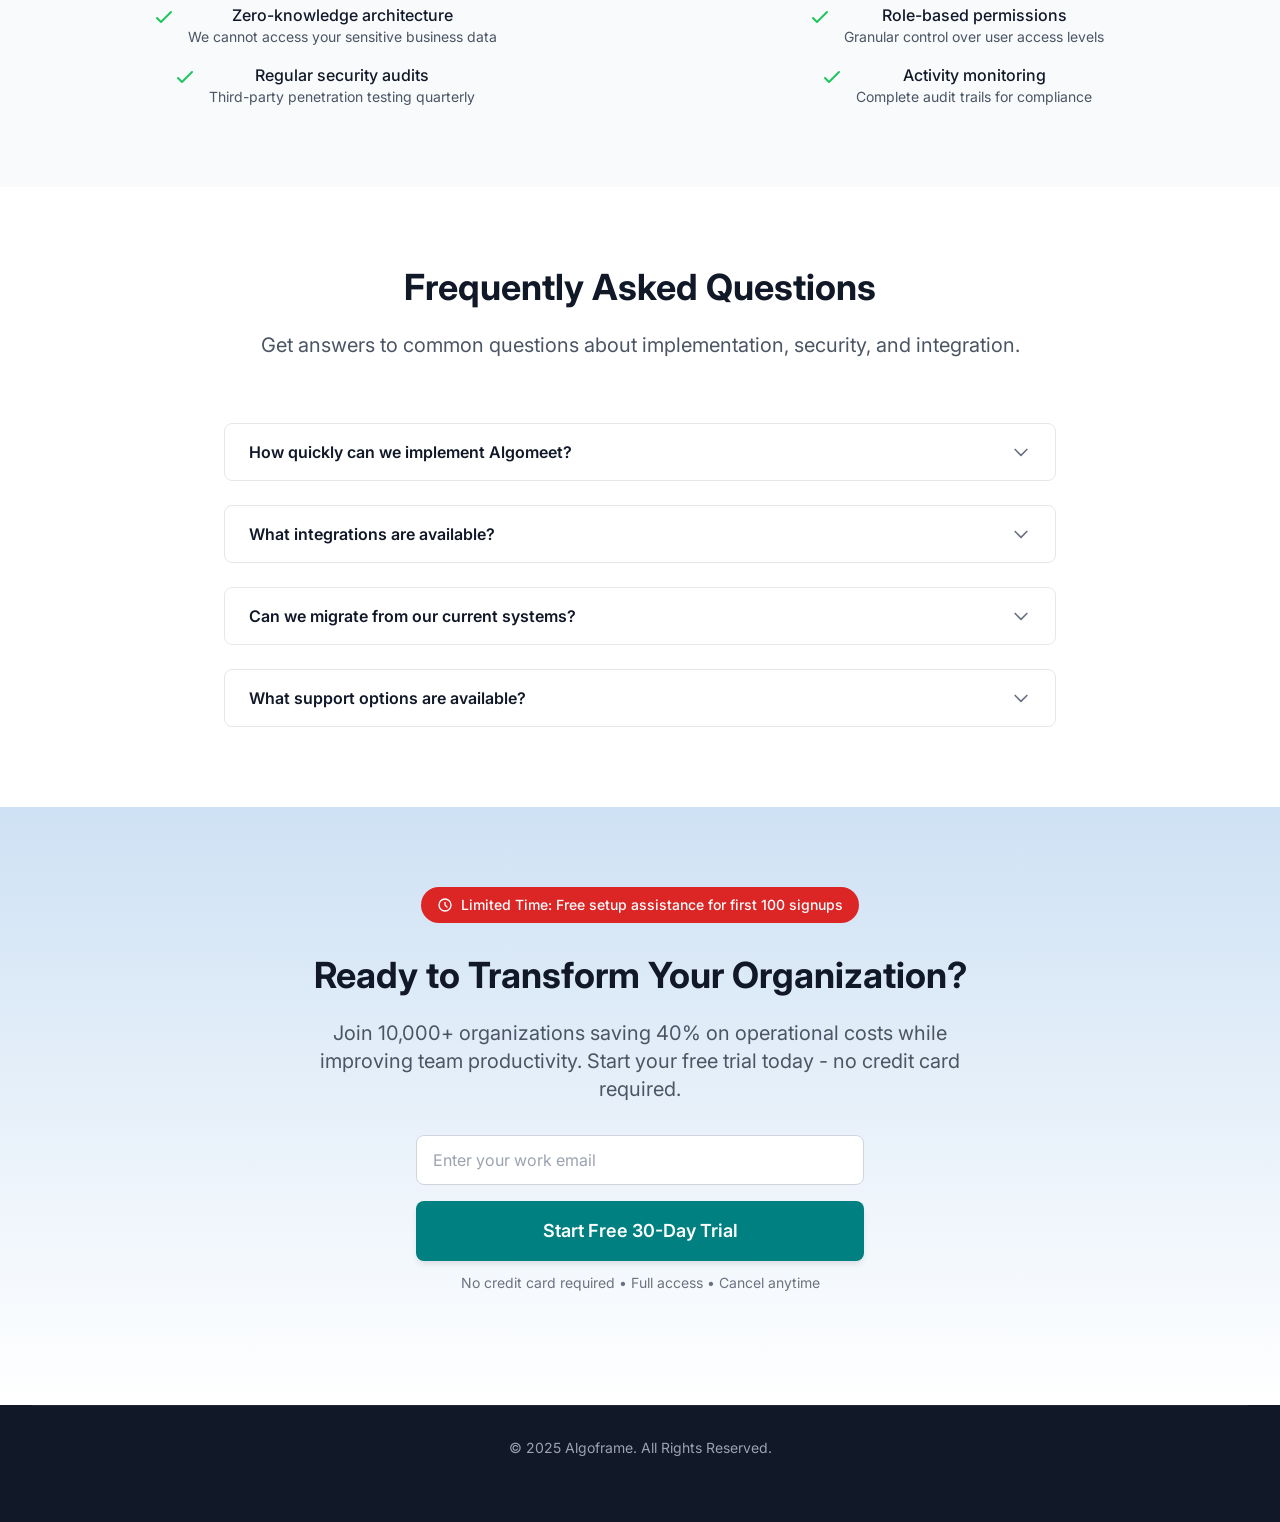
==== commit 025cf4d1: "Update index.html" ====
--- a/index.html
+++ b/index.html
@@ -1284,9 +1284,9 @@
             <div class="border border-gray-200 rounded-lg">
                 <button class="w-full px-6 py-4 text-left flex justify-between items-center hover:bg-gray-50 transition-colors" onclick="toggleFAQ(1)">
                     <span class="font-semibold text-gray-900"
-                            data-en="How quickly can we implement Algoframe?"
-                            data-zh="我们可以多快实施Algoframe？">
-                        How quickly can we implement Algoframe?
+                            data-en="How quickly can we implement Algomeet?"
+                            data-zh="我们可以多快实施Algomeet？">
+                        How quickly can we implement Algomeet?
                     </span>
                     <svg class="h-5 w-5 text-gray-500 transform transition-transform" id="faq-icon-1" fill="none" stroke="currentColor" viewBox="0 0 24 24">
                         <path stroke-linecap="round" stroke-linejoin="round" stroke-width="2" d="M19 9l-7 7-7-7"/>
